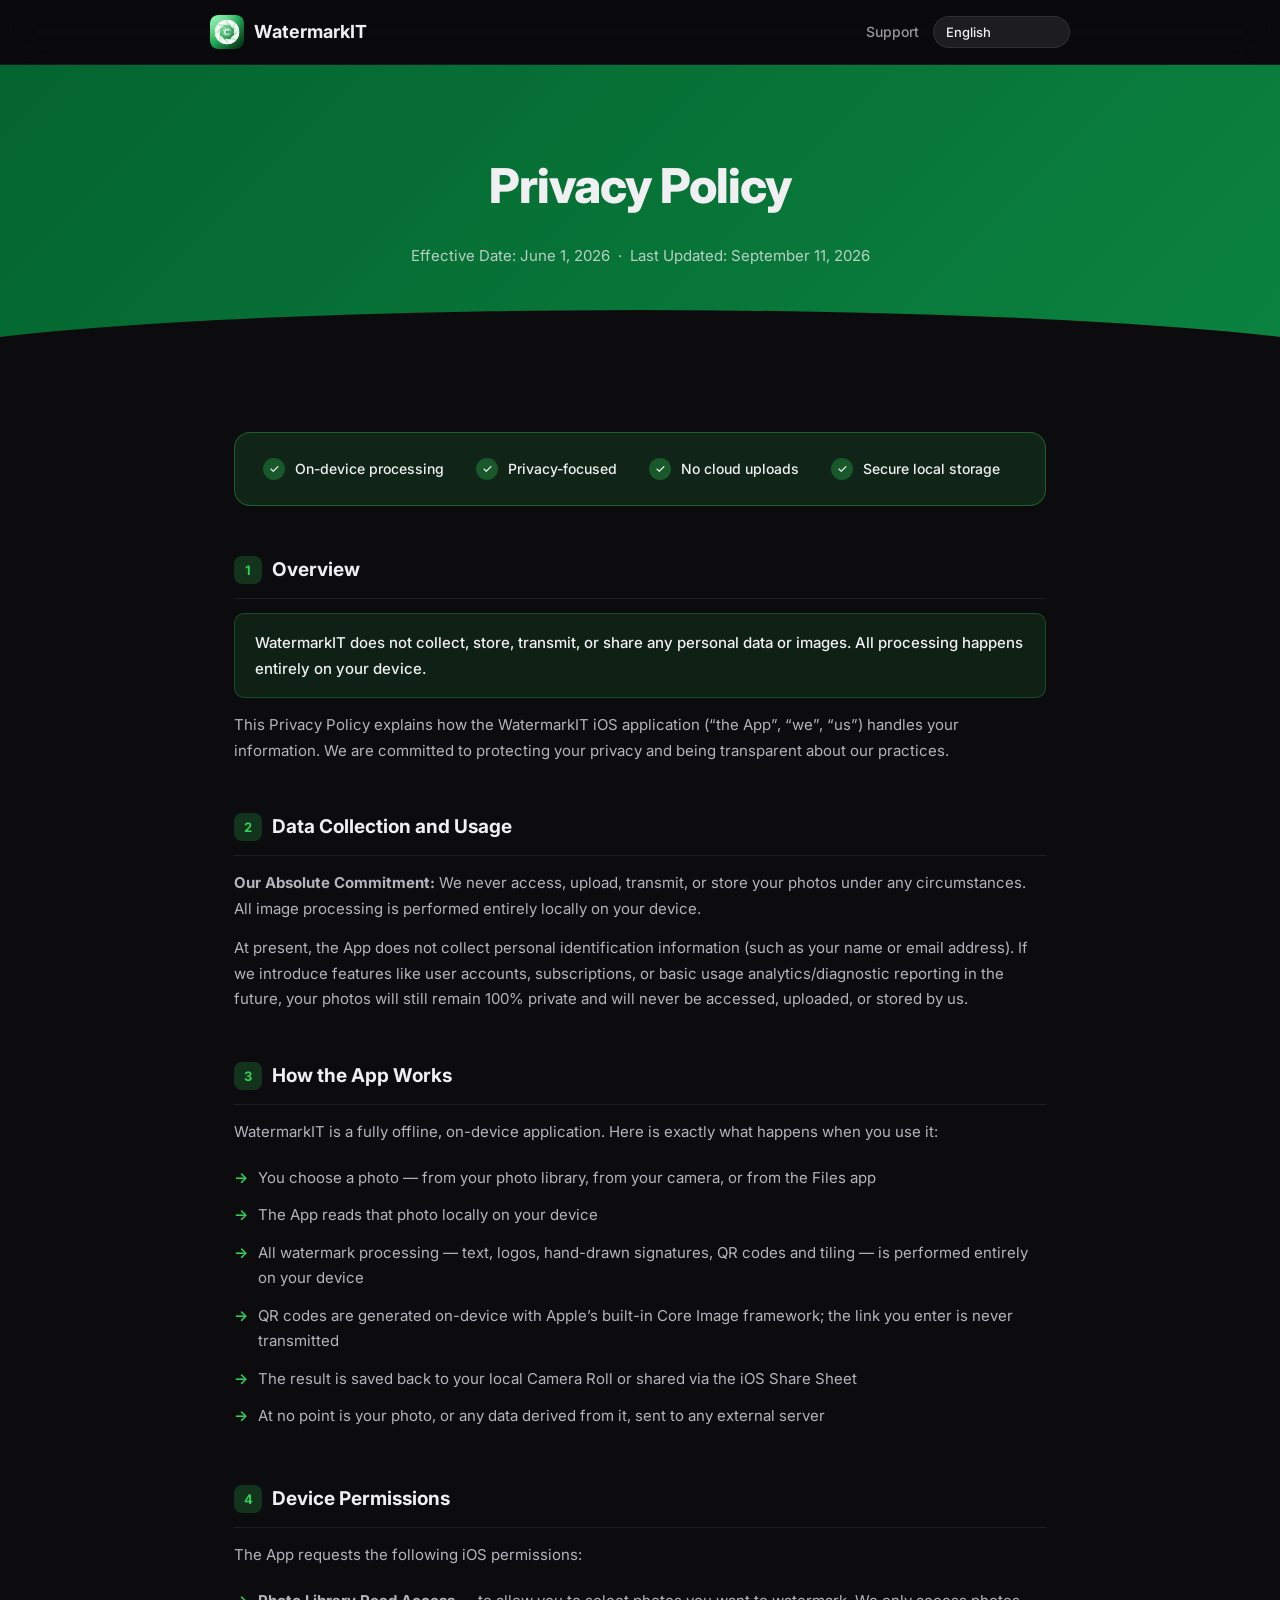
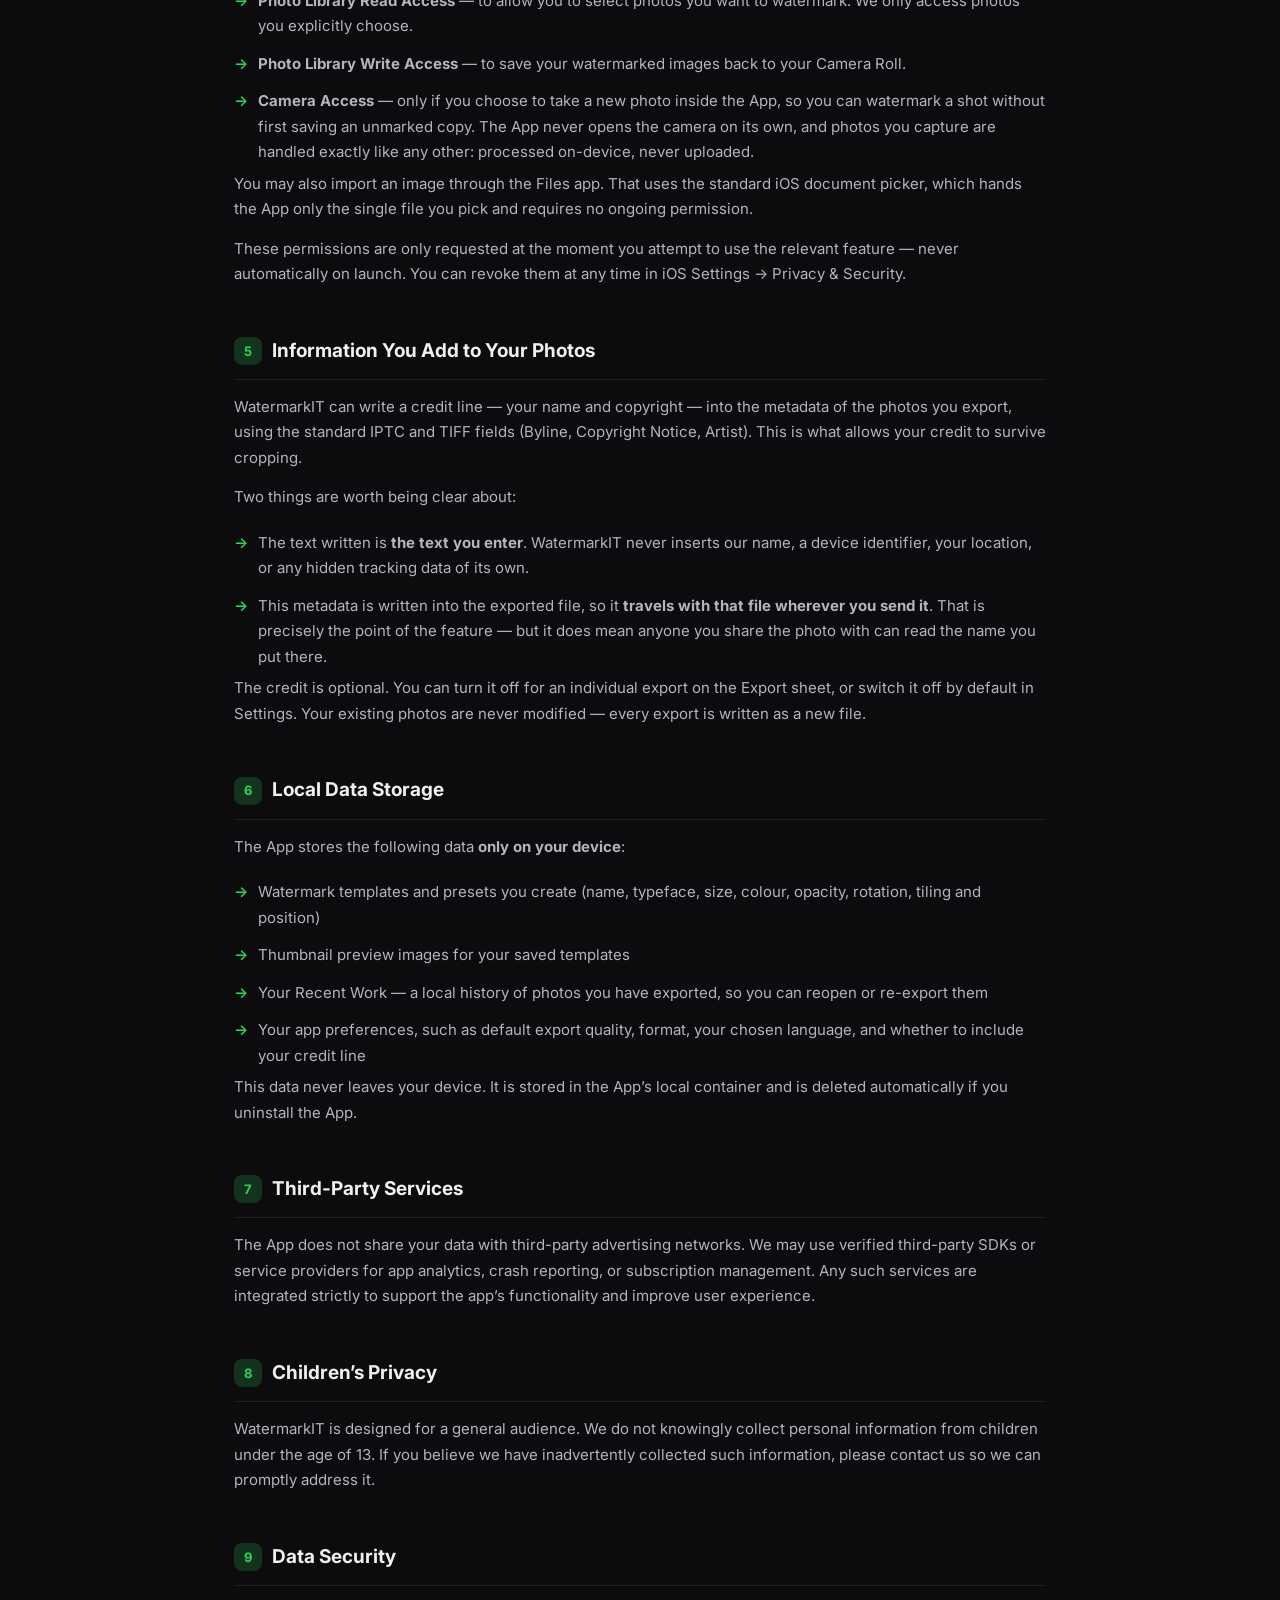
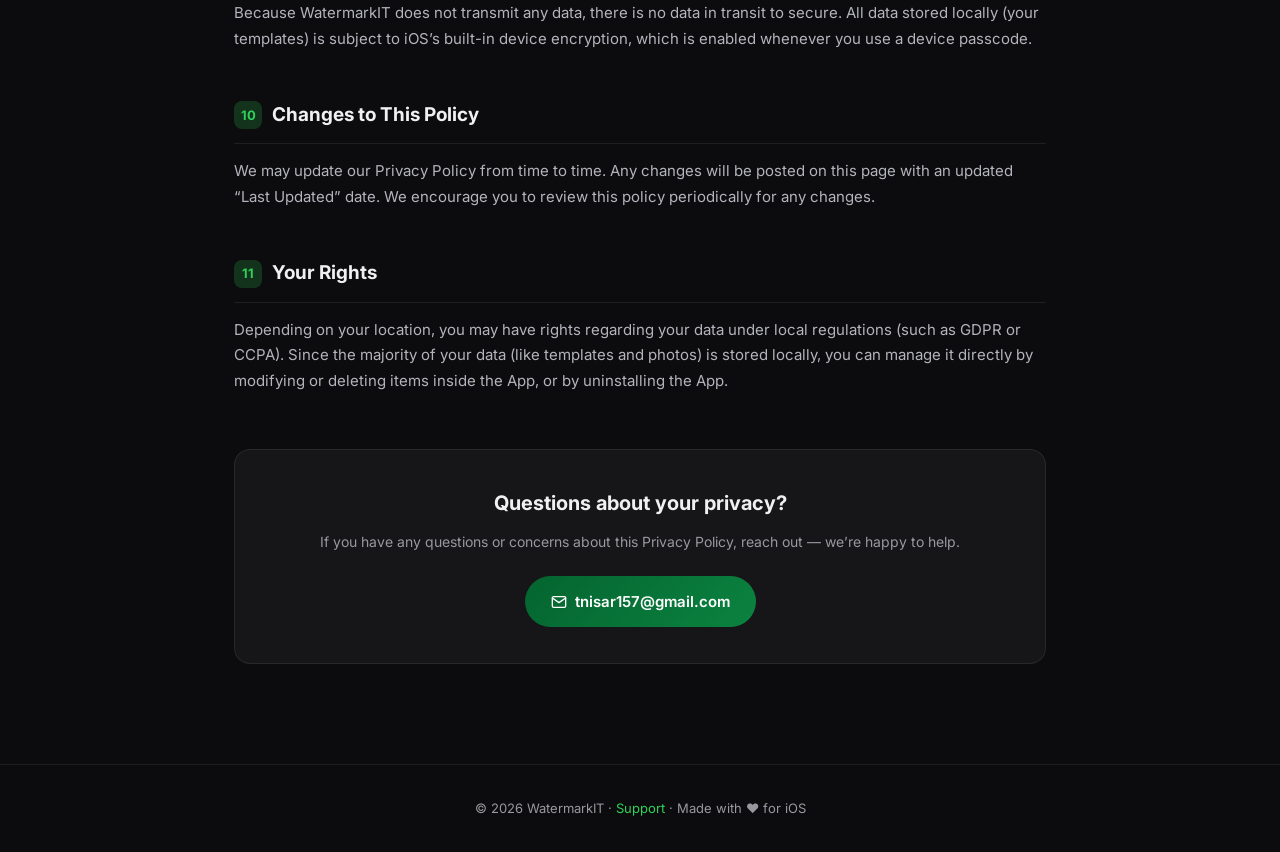
==== privacy.html @ 7283432e "v1.1.3 with es fix" ====
<!DOCTYPE html>
<html lang="en">
<head>
  <meta charset="UTF-8" />
  <meta name="viewport" content="width=device-width, initial-scale=1.0" />
  <title>WatermarkIT — Privacy Policy</title>
  <meta name="description" content="WatermarkIT Privacy Policy. Your photos never leave your device. No data collection, no accounts, no cloud storage." />
  <link rel="icon" type="image/png" href="appicon.png" />
  <link rel="apple-touch-icon" href="appicon.png" />
  <link rel="preconnect" href="https://fonts.googleapis.com" />
  <link rel="preconnect" href="https://fonts.gstatic.com" crossorigin />
  <link href="https://fonts.googleapis.com/css2?family=Inter:wght@300;400;500;600;700;800&display=swap" rel="stylesheet" />
  <style>
    *, *::before, *::after { box-sizing: border-box; margin: 0; padding: 0; }

    :root {
      --green: #0B8340;
      --green-light: #30D158;
      --gradient: linear-gradient(135deg, #04642F 0%, #0B8340 100%);
      --bg: #0C0C0E;
      --surface: #161618;
      --surface2: #1D1D20;
      --border: rgba(255,255,255,0.08);
      --text: #F0F0F2;
      --muted: #98989E;
      --radius: 16px;
    }

    html { scroll-behavior: smooth; }

    body {
      background: var(--bg);
      color: var(--text);
      font-family: 'Inter', -apple-system, sans-serif;
      line-height: 1.7;
      min-height: 100vh;
    }

    /* NAV */
    nav {
      position: sticky;
      top: 0;
      z-index: 100;
      background: rgba(10,10,15,0.85);
      backdrop-filter: blur(20px);
      -webkit-backdrop-filter: blur(20px);
      border-bottom: 1px solid var(--border);
      padding: 0 24px;
    }
    .nav-inner {
      max-width: 860px;
      margin: 0 auto;
      display: flex;
      align-items: center;
      justify-content: space-between;
      height: 64px;
    }
    .logo {
      display: flex;
      align-items: center;
      gap: 10px;
      text-decoration: none;
      color: var(--text);
      font-weight: 700;
      font-size: 18px;
    }
    .logo-icon {
      width: 34px;
      height: 34px;
      border-radius: 8px;
      object-fit: cover;
    }
    .nav-link {
      color: var(--muted);
      text-decoration: none;
      font-size: 14px;
      font-weight: 500;
      transition: color 0.2s;
    }
    .nav-link:hover { color: var(--text); }

    /* HERO */
    .hero {
      background: var(--gradient);
      padding: 80px 24px 100px;
      text-align: center;
      position: relative;
      overflow: hidden;
    }
    .hero::after {
      content: '';
      position: absolute;
      bottom: -2px;
      left: 0;
      right: 0;
      height: 60px;
      background: var(--bg);
      clip-path: ellipse(60% 100% at 50% 100%);
    }
    .hero h1 {
      font-size: clamp(30px, 5vw, 48px);
      font-weight: 800;
      letter-spacing: -1px;
      margin-bottom: 16px;
    }
    .hero .meta {
      font-size: 15px;
      opacity: 0.75;
    }

    /* SUMMARY PILL */
    .summary-strip {
      background: rgba(48, 209, 88, 0.12);
      border: 1px solid rgba(48, 209, 88, 0.35);
      border-radius: var(--radius);
      padding: 24px 28px;
      margin-bottom: 48px;
      display: flex;
      gap: 32px;
      flex-wrap: wrap;
    }
    .summary-item {
      display: flex;
      align-items: center;
      gap: 10px;
      font-size: 14px;
      font-weight: 500;
      color: var(--text);
    }
    .check {
      width: 22px;
      height: 22px;
      border-radius: 50%;
      background: rgba(48, 209, 88, 0.3);
      display: flex;
      align-items: center;
      justify-content: center;
      flex-shrink: 0;
      font-size: 12px;
    }

    /* CONTENT */
    .content {
      max-width: 860px;
      margin: 0 auto;
      padding: 64px 24px 100px;
    }

    /* POLICY SECTIONS */
    .policy-section {
      margin-bottom: 48px;
    }
    .policy-section h2 {
      font-size: 19px;
      font-weight: 700;
      margin-bottom: 14px;
      padding-bottom: 12px;
      border-bottom: 1px solid var(--border);
      display: flex;
      align-items: center;
      gap: 10px;
    }
    .policy-section h2 .num {
      display: inline-flex;
      width: 28px;
      height: 28px;
      border-radius: 8px;
      background: rgba(48, 209, 88, 0.2);
      color: var(--green-light);
      font-size: 13px;
      font-weight: 700;
      align-items: center;
      justify-content: center;
      flex-shrink: 0;
    }
    .policy-section p {
      color: #B4B4BC;
      font-size: 15px;
      margin-bottom: 14px;
    }
    .policy-section ul {
      list-style: none;
      padding: 0;
    }
    .policy-section ul li {
      color: #B4B4BC;
      font-size: 15px;
      padding: 6px 0 6px 24px;
      position: relative;
    }
    .policy-section ul li::before {
      content: '→';
      position: absolute;
      left: 0;
      color: var(--green-light);
      font-weight: 600;
    }
    .highlight {
      background: rgba(48, 209, 88, 0.1);
      border: 1px solid rgba(48, 209, 88, 0.25);
      border-radius: 10px;
      padding: 16px 20px;
      color: var(--text) !important;
      font-weight: 500;
    }

    /* CONTACT */
    .contact-box {
      background: var(--surface);
      border: 1px solid var(--border);
      border-radius: var(--radius);
      padding: 36px;
      text-align: center;
      margin-top: 56px;
    }
    .contact-box h2 {
      font-size: 20px;
      font-weight: 700;
      margin-bottom: 10px;
    }
    .contact-box p {
      color: var(--muted);
      font-size: 14px;
      margin-bottom: 22px;
    }
    .btn {
      display: inline-flex;
      align-items: center;
      gap: 8px;
      background: var(--gradient);
      color: white;
      font-family: 'Inter', sans-serif;
      font-size: 15px;
      font-weight: 600;
      padding: 13px 26px;
      border-radius: 100px;
      text-decoration: none;
      transition: opacity 0.2s, transform 0.2s;
    }
    .btn:hover { opacity: 0.9; transform: scale(1.02); }

    /* FOOTER */
    footer {
      border-top: 1px solid var(--border);
      padding: 32px 24px;
      text-align: center;
      color: var(--muted);
      font-size: 13px;
    }
    footer a { color: var(--green-light); text-decoration: none; }
    footer a:hover { text-decoration: underline; }

    /* ── i18n ───────────────────────────────────── */
    .langpick {
      background: var(--surface2);
      color: var(--text);
      border: 1px solid var(--border);
      border-radius: 100px;
      font-family: 'Inter', sans-serif;
      font-size: 13px;
      font-weight: 500;
      padding: 7px 12px;
      cursor: pointer;
appearance: none;
    }
    .langpick:focus-visible { outline: 2px solid var(--green-light); outline-offset: 2px; }
    .trans-note {
      color: var(--muted);
      font-size: 13px;
      line-height: 1.6;
      border-inline-start: 2px solid var(--border);
      padding-inline-start: 12px;
      margin-bottom: 28px;
    }
    .trans-note:empty { display: none; }
    /* Fourteen languages made 'Português (Brasil)' the longest option, and a
       native <select>'s closed width follows its widest option, not the
       selected one — capping it with an ellipsis keeps the box a constant,
       predictable size regardless of which language (or how many) are added.
       The open dropdown is unaffected and still shows every option in full. */
    @media (max-width: 480px) {
      .nav-inner { padding: 0 16px; }
      .langpick { max-width: 84px; overflow: hidden; text-overflow: ellipsis; white-space: nowrap; }
      /* Several of the fourteen languages' short forms (Russian, French,
         Portuguese...) still ran the fixed English wordmark + link + picker
         past 375px even after nav.privacy was shortened — the wordmark is a
         brand name and does not translate down. The footer repeats this same
         link on both pages, so hiding it here loses no destination, only a
         redundant shortcut, matching the CTA already dropped on index.html
         at this width. */
      .nav-link { display: none; }
    }
    /* Mirror the few rules that are physically, not logically, sided. */
    [dir="rtl"] .policy-section ul li { padding: 6px 24px 6px 0; }
    [dir="rtl"] .policy-section ul li::before { left: auto; right: 0; content: '←'; }
    [dir="rtl"] .faq-question { text-align: right; }
    :lang(ar) body { font-family: 'Inter', 'Geeza Pro', system-ui, sans-serif; }
    :lang(ja) body { font-family: 'Inter', 'Hiragino Sans', 'Yu Gothic', system-ui, sans-serif; }
    :lang(zh-Hans) body { font-family: 'Inter', 'PingFang SC', 'Microsoft YaHei', system-ui, sans-serif; }
    :lang(zh-Hant) body { font-family: 'Inter', 'PingFang TC', 'Microsoft JhengHei', system-ui, sans-serif; }
    :lang(zh-HK) body { font-family: 'Inter', 'PingFang HK', 'PingFang TC', system-ui, sans-serif; }
    :lang(ru) body { font-family: 'Inter', 'Helvetica Neue', system-ui, sans-serif; }
    :lang(vi) body { font-family: 'Inter', 'Helvetica Neue', system-ui, sans-serif; }
    :lang(tr) body { font-family: 'Inter', 'Helvetica Neue', system-ui, sans-serif; }
  </style>
</head>
<body>

  <nav>
    <div class="nav-inner">
      <a href="index.html" class="logo">
        <img src="appicon.png" class="logo-icon" alt="WatermarkIT App Icon">
        WatermarkIT
      </a>
      <div style="display:flex;align-items:center;gap:14px;">
        <a href="support.html" class="nav-link" data-i18n="nav.support"></a>
        <select class="langpick" id="langpick">
          <option value="en">English</option>
          <option value="zh-Hans">简体中文</option>
          <option value="zh-Hant">繁體中文</option>
          <option value="ar">العربية</option>
          <option value="ja">日本語</option>
          <option value="zh-HK">繁體中文（香港）</option>
          <option value="fr">Français</option>
          <option value="de">Deutsch</option>
          <option value="ru">Русский</option>
          <option value="nl">Nederlands</option>
          <option value="vi">Tiếng Việt</option>
          <option value="tr">Türkçe</option>
          <option value="es-ES">Español (España)</option>
          <option value="es-MX">Español (México)</option>
          <option value="pt-BR">Português (Brasil)</option>
        </select>
      </div>
    </div>
  </nav>

  <div class="hero">
    <h1 data-i18n="hero.title"></h1>
    <p class="meta" data-i18n="hero.meta"></p>
  </div>

  <div class="content">

    <p class="trans-note" data-i18n="trans.note"></p>

    <div class="summary-strip">
      <div class="summary-item"><span class="check">✓</span> <span data-i18n="sum.1"></span></div>
      <div class="summary-item"><span class="check">✓</span> <span data-i18n="sum.2"></span></div>
      <div class="summary-item"><span class="check">✓</span> <span data-i18n="sum.3"></span></div>
      <div class="summary-item"><span class="check">✓</span> <span data-i18n="sum.4"></span></div>
    </div>

      <div class="policy-section">
        <h2><span class="num">1</span> <span data-i18n="s1.h"></span></h2>
        <p class="highlight" data-i18n="s1.p1"></p>
        <p data-i18n="s1.p2"></p>
      </div>

      <div class="policy-section">
        <h2><span class="num">2</span> <span data-i18n="s2.h"></span></h2>
        <p data-i18n="s2.p1"></p>
        <p data-i18n="s2.p2"></p>
      </div>

      <div class="policy-section">
        <h2><span class="num">3</span> <span data-i18n="s3.h"></span></h2>
        <p data-i18n="s3.p1"></p>
        <ul>
          <li data-i18n="s3.li1"></li>
          <li data-i18n="s3.li2"></li>
          <li data-i18n="s3.li3"></li>
          <li data-i18n="s3.li4"></li>
          <li data-i18n="s3.li5"></li>
          <li data-i18n="s3.li6"></li>
        </ul>
      </div>

      <div class="policy-section">
        <h2><span class="num">4</span> <span data-i18n="s4.h"></span></h2>
        <p data-i18n="s4.p1"></p>
        <ul>
          <li data-i18n="s4.li1"></li>
          <li data-i18n="s4.li2"></li>
          <li data-i18n="s4.li3"></li>
        </ul>
        <p data-i18n="s4.p2"></p>
        <p data-i18n="s4.p3"></p>
      </div>

      <div class="policy-section">
        <h2><span class="num">5</span> <span data-i18n="s5.h"></span></h2>
        <p data-i18n="s5.p1"></p>
        <p data-i18n="s5.p2"></p>
        <ul>
          <li data-i18n="s5.li1"></li>
          <li data-i18n="s5.li2"></li>
        </ul>
        <p data-i18n="s5.p3"></p>
      </div>

      <div class="policy-section">
        <h2><span class="num">6</span> <span data-i18n="s6.h"></span></h2>
        <p data-i18n="s6.p1"></p>
        <ul>
          <li data-i18n="s6.li1"></li>
          <li data-i18n="s6.li2"></li>
          <li data-i18n="s6.li3"></li>
          <li data-i18n="s6.li4"></li>
        </ul>
        <p data-i18n="s6.p2"></p>
      </div>

      <div class="policy-section">
        <h2><span class="num">7</span> <span data-i18n="s7.h"></span></h2>
        <p data-i18n="s7.p1"></p>
      </div>

      <div class="policy-section">
        <h2><span class="num">8</span> <span data-i18n="s8.h"></span></h2>
        <p data-i18n="s8.p1"></p>
      </div>

      <div class="policy-section">
        <h2><span class="num">9</span> <span data-i18n="s9.h"></span></h2>
        <p data-i18n="s9.p1"></p>
      </div>

      <div class="policy-section">
        <h2><span class="num">10</span> <span data-i18n="s10.h"></span></h2>
        <p data-i18n="s10.p1"></p>
      </div>

      <div class="policy-section">
        <h2><span class="num">11</span> <span data-i18n="s11.h"></span></h2>
        <p data-i18n="s11.p1"></p>
      </div>

    <div class="contact-box">
      <h2 data-i18n="contact.h"></h2>
      <p data-i18n="contact.p"></p>
      <a href="mailto:tnisar157@gmail.com" class="btn">
        <svg width="16" height="16" viewBox="0 0 24 24" fill="none" stroke="white" stroke-width="2" stroke-linecap="round" stroke-linejoin="round"><path d="M4 4h16c1.1 0 2 .9 2 2v12c0 1.1-.9 2-2 2H4c-1.1 0-2-.9-2-2V6c0-1.1.9-2 2-2z"/><polyline points="22,6 12,13 2,6"/></svg>
        tnisar157@gmail.com
      </a>
    </div>

  </div>

  <footer>
    <p>© <span id="yr-privacy"></span> WatermarkIT · <a href="support.html" data-i18n="footer.support"></a> · <span data-i18n="footer.made"></span></p>
  </footer>

<script>
  // Translations. English is the source text and stays authoritative.
  const I18N = {
 "en": {
  "nav.support": "Support",
  "lang.label": "Language",
  "hero.title": "Privacy Policy",
  "hero.meta": "Effective Date: June 1, 2026 &nbsp;·&nbsp; Last Updated: September 11, 2026",
  "trans.note": "",
  "sum.1": "On-device processing",
  "sum.2": "Privacy-focused",
  "sum.3": "No cloud uploads",
  "sum.4": "Secure local storage",
  "s1.h": "Overview",
  "s1.p1": "WatermarkIT does not collect, store, transmit, or share any personal data or images. All processing happens entirely on your device.",
  "s1.p2": "This Privacy Policy explains how the WatermarkIT iOS application (“the App”, “we”, “us”) handles your information. We are committed to protecting your privacy and being transparent about our practices.",
  "s2.h": "Data Collection and Usage",
  "s2.p1": "<strong>Our Absolute Commitment:</strong> We never access, upload, transmit, or store your photos under any circumstances. All image processing is performed entirely locally on your device.",
  "s2.p2": "At present, the App does not collect personal identification information (such as your name or email address). If we introduce features like user accounts, subscriptions, or basic usage analytics/diagnostic reporting in the future, your photos will still remain 100% private and will never be accessed, uploaded, or stored by us.",
  "s3.h": "How the App Works",
  "s3.p1": "WatermarkIT is a fully offline, on-device application. Here is exactly what happens when you use it:",
  "s3.li1": "You choose a photo — from your photo library, from your camera, or from the Files app",
  "s3.li2": "The App reads that photo locally on your device",
  "s3.li3": "All watermark processing — text, logos, hand-drawn signatures, QR codes and tiling — is performed entirely on your device",
  "s3.li4": "QR codes are generated on-device with Apple’s built-in Core Image framework; the link you enter is never transmitted",
  "s3.li5": "The result is saved back to your local Camera Roll or shared via the iOS Share Sheet",
  "s3.li6": "At no point is your photo, or any data derived from it, sent to any external server",
  "s4.h": "Device Permissions",
  "s4.p1": "The App requests the following iOS permissions:",
  "s4.li1": "<strong>Photo Library Read Access</strong> — to allow you to select photos you want to watermark. We only access photos you explicitly choose.",
  "s4.li2": "<strong>Photo Library Write Access</strong> — to save your watermarked images back to your Camera Roll.",
  "s4.li3": "<strong>Camera Access</strong> — only if you choose to take a new photo inside the App, so you can watermark a shot without first saving an unmarked copy. The App never opens the camera on its own, and photos you capture are handled exactly like any other: processed on-device, never uploaded.",
  "s4.p2": "You may also import an image through the Files app. That uses the standard iOS document picker, which hands the App only the single file you pick and requires no ongoing permission.",
  "s4.p3": "These permissions are only requested at the moment you attempt to use the relevant feature — never automatically on launch. You can revoke them at any time in iOS Settings → Privacy &amp; Security.",
  "s5.h": "Information You Add to Your Photos",
  "s5.p1": "WatermarkIT can write a credit line — your name and copyright — into the metadata of the photos you export, using the standard IPTC and TIFF fields (Byline, Copyright Notice, Artist). This is what allows your credit to survive cropping.",
  "s5.p2": "Two things are worth being clear about:",
  "s5.li1": "The text written is <strong>the text you enter</strong>. WatermarkIT never inserts our name, a device identifier, your location, or any hidden tracking data of its own.",
  "s5.li2": "This metadata is written into the exported file, so it <strong>travels with that file wherever you send it</strong>. That is precisely the point of the feature — but it does mean anyone you share the photo with can read the name you put there.",
  "s5.p3": "The credit is optional. You can turn it off for an individual export on the Export sheet, or switch it off by default in Settings. Your existing photos are never modified — every export is written as a new file.",
  "s6.h": "Local Data Storage",
  "s6.p1": "The App stores the following data <strong>only on your device</strong>:",
  "s6.li1": "Watermark templates and presets you create (name, typeface, size, colour, opacity, rotation, tiling and position)",
  "s6.li2": "Thumbnail preview images for your saved templates",
  "s6.li3": "Your Recent Work — a local history of photos you have exported, so you can reopen or re-export them",
  "s6.li4": "Your app preferences, such as default export quality, format, your chosen language, and whether to include your credit line",
  "s6.p2": "This data never leaves your device. It is stored in the App’s local container and is deleted automatically if you uninstall the App.",
  "s7.h": "Third-Party Services",
  "s7.p1": "The App does not share your data with third-party advertising networks. We may use verified third-party SDKs or service providers for app analytics, crash reporting, or subscription management. Any such services are integrated strictly to support the app’s functionality and improve user experience.",
  "s8.h": "Children’s Privacy",
  "s8.p1": "WatermarkIT is designed for a general audience. We do not knowingly collect personal information from children under the age of 13. If you believe we have inadvertently collected such information, please contact us so we can promptly address it.",
  "s9.h": "Data Security",
  "s9.p1": "Because WatermarkIT does not transmit any data, there is no data in transit to secure. All data stored locally (your templates) is subject to iOS’s built-in device encryption, which is enabled whenever you use a device passcode.",
  "s10.h": "Changes to This Policy",
  "s10.p1": "We may update our Privacy Policy from time to time. Any changes will be posted on this page with an updated “Last Updated” date. We encourage you to review this policy periodically for any changes.",
  "s11.h": "Your Rights",
  "s11.p1": "Depending on your location, you may have rights regarding your data under local regulations (such as GDPR or CCPA). Since the majority of your data (like templates and photos) is stored locally, you can manage it directly by modifying or deleting items inside the App, or by uninstalling the App.",
  "contact.h": "Questions about your privacy?",
  "contact.p": "If you have any questions or concerns about this Privacy Policy, reach out — we’re happy to help.",
  "footer.support": "Support",
  "footer.made": "Made with ❤️ for iOS"
 },
 "ar": {
  "nav.support": "الدعم",
  "lang.label": "اللغة",
  "hero.title": "سياسة الخصوصية",
  "hero.meta": "تاريخ السريان: 1 يونيو 2026 &nbsp;·&nbsp; آخر تحديث: 11 سبتمبر 2026",
  "trans.note": "هذه الترجمة مقدّمة للتسهيل فقط، والنسخة الإنجليزية هي المرجع المعتمد.",
  "sum.1": "معالجة على الجهاز",
  "sum.2": "تركّز على الخصوصية",
  "sum.3": "لا رفع إلى السحابة",
  "sum.4": "تخزين محلي آمن",
  "s1.h": "نظرة عامة",
  "s1.p1": "لا يجمع WatermarkIT أي بيانات شخصية أو صور ولا يخزّنها أو ينقلها أو يشاركها. تتم كل المعالجة على جهازك بالكامل.",
  "s1.p2": "توضّح سياسة الخصوصية هذه كيف يتعامل تطبيق WatermarkIT لـ iOS (“التطبيق”، “نحن”) مع معلوماتك. نحن ملتزمون بحماية خصوصيتك وبالشفافية في ممارساتنا.",
  "s2.h": "جمع البيانات واستخدامها",
  "s2.p1": "<strong>التزامنا المطلق:</strong> لا نصل إلى صورك ولا نرفعها أو ننقلها أو نخزّنها تحت أي ظرف. تتم معالجة الصور محليًا على جهازك بالكامل.",
  "s2.p2": "لا يجمع التطبيق حاليًا معلومات تعريف شخصية (مثل اسمك أو بريدك الإلكتروني). وإذا أضفنا مستقبلًا ميزات مثل الحسابات أو الاشتراكات أو تقارير الاستخدام والأعطال، فستبقى صورك خاصة بالكامل ولن يتم الوصول إليها أو رفعها أو تخزينها من قبلنا.",
  "s3.h": "كيف يعمل التطبيق",
  "s3.p1": "WatermarkIT تطبيق يعمل دون اتصال وعلى الجهاز بالكامل. إليك ما يحدث بالضبط عند استخدامه:",
  "s3.li1": "تختار صورة — من مكتبة الصور أو الكاميرا أو تطبيق الملفات",
  "s3.li2": "يقرأ التطبيق تلك الصورة محليًا على جهازك",
  "s3.li3": "تتم كل معالجة العلامة المائية — النص والشعارات والتوقيعات اليدوية ورموز QR والتكرار — على جهازك بالكامل",
  "s3.li4": "تُنشأ رموز QR على الجهاز باستخدام إطار Core Image من أبل، ولا يُرسل الرابط الذي تدخله أبدًا",
  "s3.li5": "تُحفظ النتيجة في ألبوم الصور لديك أو تُشارك عبر ورقة المشاركة في iOS",
  "s3.li6": "لا تُرسل صورتك، أو أي بيانات مستمدة منها، إلى أي خادم خارجي في أي وقت",
  "s4.h": "أذونات الجهاز",
  "s4.p1": "يطلب التطبيق أذونات iOS التالية:",
  "s4.li1": "<strong>إذن قراءة مكتبة الصور</strong> — لتتمكّن من اختيار الصور التي تريد وضع علامة عليها. لا نصل إلا إلى الصور التي تختارها صراحة.",
  "s4.li2": "<strong>إذن الكتابة إلى مكتبة الصور</strong> — لحفظ الصور بعد وضع العلامة في ألبوم الصور.",
  "s4.li3": "<strong>إذن الكاميرا</strong> — فقط إذا اخترت التقاط صورة جديدة داخل التطبيق، لتضع علامة على لقطة دون حفظ نسخة غير معلّمة أولًا. لا يفتح التطبيق الكاميرا من تلقاء نفسه، وتُعامَل الصور التي تلتقطها مثل غيرها تمامًا: تُعالَج على الجهاز ولا تُرفع أبدًا.",
  "s4.p2": "يمكنك أيضًا استيراد صورة عبر تطبيق الملفات، وذلك عبر منتقي المستندات القياسي في iOS الذي يمنح التطبيق الملف المحدد فقط دون أي إذن دائم.",
  "s4.p3": "لا تُطلب هذه الأذونات إلا عند محاولة استخدام الميزة ذات الصلة — وليس تلقائيًا عند التشغيل. ويمكنك سحبها في أي وقت من إعدادات iOS ← الخصوصية والأمان.",
  "s5.h": "المعلومات التي تضيفها إلى صورك",
  "s5.p1": "يمكن لـ WatermarkIT كتابة سطر نسبة — اسمك وحقوق النشر — في بيانات الصور التي تصدّرها، باستخدام حقول IPTC وTIFF القياسية. وهذا ما يجعل نسبتك تبقى بعد الاقتصاص.",
  "s5.p2": "ينبغي توضيح أمرين:",
  "s5.li1": "النص المكتوب هو <strong>النص الذي تدخله أنت</strong>. لا يضيف WatermarkIT اسمنا أو معرّف جهاز أو موقعك أو أي بيانات تتبّع خفية.",
  "s5.li2": "تُكتب هذه البيانات داخل الملف المُصدَّر، لذا <strong>تنتقل معه أينما أرسلته</strong>. وهذا هو الهدف من الميزة — لكنه يعني أيضًا أن كل من تشاركه الصورة يمكنه قراءة الاسم الذي وضعته.",
  "s5.p3": "سطر النسبة اختياري. يمكنك إيقافه لعملية تصدير واحدة من ورقة التصدير، أو تعطيله افتراضيًا من الإعدادات. ولا تُعدّل صورك الحالية أبدًا — فكل تصدير يُكتب كملف جديد.",
  "s6.h": "التخزين المحلي للبيانات",
  "s6.p1": "يخزّن التطبيق البيانات التالية <strong>على جهازك فقط</strong>:",
  "s6.li1": "القوالب والإعدادات المسبقة التي تنشئها (الاسم والخط والحجم واللون والشفافية والدوران والتكرار والموضع)",
  "s6.li2": "صور المعاينة المصغّرة لقوالبك المحفوظة",
  "s6.li3": "أعمالك الأخيرة — سجل محلي للصور التي صدّرتها، لتتمكّن من فتحها أو تصديرها مجددًا",
  "s6.li4": "تفضيلات التطبيق، مثل جودة التصدير الافتراضية والصيغة واللغة التي اخترتها وما إذا كنت تريد تضمين سطر النسبة",
  "s6.p2": "لا تغادر هذه البيانات جهازك أبدًا. فهي مخزّنة في حاوية التطبيق المحلية وتُحذف تلقائيًا عند إلغاء تثبيت التطبيق.",
  "s7.h": "خدمات الطرف الثالث",
  "s7.p1": "لا يشارك التطبيق بياناتك مع شبكات الإعلانات. وقد نستخدم حزم SDK أو مزوّدي خدمات موثوقين لتحليلات التطبيق أو تقارير الأعطال أو إدارة الاشتراكات، وذلك حصرًا لدعم وظائف التطبيق وتحسين التجربة.",
  "s8.h": "خصوصية الأطفال",
  "s8.p1": "صُمّم WatermarkIT لجمهور عام. ولا نجمع عن علم معلومات شخصية من الأطفال دون الثالثة عشرة. إذا كنت تعتقد أننا جمعنا مثل هذه المعلومات عن غير قصد، فيرجى التواصل معنا لمعالجة الأمر سريعًا.",
  "s9.h": "أمان البيانات",
  "s9.p1": "لأن WatermarkIT لا ينقل أي بيانات، فلا توجد بيانات أثناء النقل تحتاج إلى حماية. وجميع البيانات المخزّنة محليًا خاضعة لتشفير iOS المدمج، الذي يعمل عند استخدام رمز دخول للجهاز.",
  "s10.h": "التغييرات على هذه السياسة",
  "s10.p1": "قد نحدّث سياسة الخصوصية من وقت لآخر. وستُنشر أي تغييرات على هذه الصفحة مع تحديث تاريخ “آخر تحديث”. نشجّعك على مراجعة هذه السياسة دوريًا.",
  "s11.h": "حقوقك",
  "s11.p1": "تبعًا لموقعك، قد تتمتع بحقوق تتعلق ببياناتك بموجب الأنظمة المحلية (مثل GDPR أو CCPA). وبما أن معظم بياناتك مخزّنة محليًا، يمكنك إدارتها مباشرة بتعديل العناصر أو حذفها داخل التطبيق، أو بإلغاء تثبيته.",
  "contact.h": "لديك أسئلة عن خصوصيتك؟",
  "contact.p": "إذا كانت لديك أي أسئلة أو مخاوف بشأن سياسة الخصوصية هذه، تواصل معنا — يسعدنا مساعدتك.",
  "footer.support": "الدعم",
  "footer.made": "صُنع بـ ❤️ لـ iOS"
 },
 "ja": {
  "nav.support": "サポート",
  "lang.label": "言語",
  "hero.title": "プライバシーポリシー",
  "hero.meta": "発効日: 2026年6月1日 &nbsp;·&nbsp; 最終更新: 2026年9月11日",
  "trans.note": "この翻訳は便宜上のものであり、正文は英語版です。",
  "sum.1": "デバイス内で処理",
  "sum.2": "プライバシー重視",
  "sum.3": "クラウドへの送信なし",
  "sum.4": "安全なローカル保存",
  "s1.h": "概要",
  "s1.p1": "WatermarkIT は個人データや画像を一切収集・保存・送信・共有しません。すべての処理はお使いのデバイス内で完結します。",
  "s1.p2": "本プライバシーポリシーは、iOS アプリ WatermarkIT（以下「本アプリ」）がお客様の情報をどのように扱うかを説明するものです。当方はお客様のプライバシーを保護し、その取り扱いについて透明であることをお約束します。",
  "s2.h": "データの収集と利用",
  "s2.p1": "<strong>当方の確約:</strong> いかなる場合も、お客様の写真にアクセスしたり、アップロード・送信・保存したりすることはありません。画像処理はすべてデバイス内でローカルに行われます。",
  "s2.p2": "現在、本アプリは氏名やメールアドレスなどの個人識別情報を収集しません。将来的にアカウント、サブスクリプション、利用状況の分析やクラッシュレポートなどの機能を導入する場合でも、お客様の写真は 100% 非公開のままであり、当方がアクセス・アップロード・保存することはありません。",
  "s3.h": "本アプリの仕組み",
  "s3.p1": "WatermarkIT は完全にオフラインで動作する、デバイス内完結型のアプリです。ご利用時に起きることは次のとおりです。",
  "s3.li1": "写真ライブラリ、カメラ、または「ファイル」App から写真を選びます",
  "s3.li2": "本アプリはその写真をデバイス内でローカルに読み込みます",
  "s3.li3": "テキスト、ロゴ、手書き署名、QR コード、タイル表示を含むすべての透かし処理は、デバイス内で行われます",
  "s3.li4": "QR コードは Apple 標準の Core Image フレームワークを使ってデバイス内で生成され、入力されたリンクが送信されることはありません",
  "s3.li5": "結果はカメラロールに保存されるか、iOS の共有シートで共有されます",
  "s3.li6": "お客様の写真、およびそこから派生したデータが外部サーバーに送信されることは一切ありません",
  "s4.h": "デバイスの許可",
  "s4.p1": "本アプリは次の iOS の許可を求めます。",
  "s4.li1": "<strong>写真ライブラリの読み取り</strong> — 透かしを入れる写真を選べるようにするためです。お客様が明示的に選んだ写真のみにアクセスします。",
  "s4.li2": "<strong>写真ライブラリへの書き込み</strong> — 透かしを入れた画像をカメラロールに保存するためです。",
  "s4.li3": "<strong>カメラ</strong> — アプリ内で新しく写真を撮る場合にのみ使用します。透かしのない元画像を保存せずにそのまま加工できます。本アプリが自動でカメラを起動することはなく、撮影した写真も他と同様にデバイス内で処理され、アップロードされることはありません。",
  "s4.p2": "「ファイル」App から画像を読み込むこともできます。これは iOS 標準のドキュメントピッカーを使うもので、選択した 1 つのファイルだけが本アプリに渡され、継続的な許可は必要ありません。",
  "s4.p3": "これらの許可は該当する機能を使おうとした時点で初めて求められ、起動時に自動で求めることはありません。iOS の「設定」→「プライバシーとセキュリティ」からいつでも取り消せます。",
  "s5.h": "写真に追加される情報",
  "s5.p1": "WatermarkIT は、書き出す写真のメタデータに、お名前と著作権表示（クレジット）を標準の IPTC および TIFF フィールドを使って書き込むことができます。これにより、トリミングされてもクレジットが残ります。",
  "s5.p2": "次の 2 点を明確にしておきます。",
  "s5.li1": "書き込まれるのは <strong>お客様が入力したテキスト</strong> です。WatermarkIT が当方の名前、デバイス識別子、位置情報、その他の隠れた追跡データを挿入することはありません。",
  "s5.li2": "このメタデータは書き出したファイル自体に書き込まれるため、<strong>そのファイルを送った先へも一緒に付いていきます</strong>。それがこの機能の目的ですが、写真を共有した相手はそこに書かれた名前を読めるということでもあります。",
  "s5.p3": "クレジットは任意です。書き出し画面で 1 回ごとにオフにすることも、設定で既定をオフにすることもできます。既存の写真が変更されることはなく、書き出しは常に新しいファイルとして保存されます。",
  "s6.h": "ローカルへのデータ保存",
  "s6.p1": "本アプリは次のデータを <strong>お使いのデバイス内にのみ</strong> 保存します。",
  "s6.li1": "作成した透かしのテンプレートとプリセット（名前、書体、サイズ、色、不透明度、回転、タイル表示、位置）",
  "s6.li2": "保存したテンプレートのサムネイル画像",
  "s6.li3": "最近の作業 — 書き出した写真のローカル履歴。開き直したり、書き出し直したりできます",
  "s6.li4": "既定の書き出し品質、フォーマット、選択した表示言語、クレジットを含めるかどうかなどの設定",
  "s6.p2": "これらのデータがデバイスから出ることはありません。本アプリのローカルコンテナに保存され、アプリを削除すると自動的に消去されます。",
  "s7.h": "第三者のサービス",
  "s7.p1": "本アプリはお客様のデータを広告ネットワークと共有しません。アプリの分析、クラッシュレポート、サブスクリプション管理のために、信頼できる第三者の SDK やサービスを利用する場合がありますが、いずれもアプリの機能を支え、体験を改善する目的に限られます。",
  "s8.h": "お子様のプライバシー",
  "s8.p1": "WatermarkIT は一般の利用者を対象としています。13 歳未満のお子様から意図的に個人情報を収集することはありません。万一そうした情報を収集してしまったと思われる場合は、速やかに対応しますのでご連絡ください。",
  "s9.h": "データの安全性",
  "s9.p1": "WatermarkIT はデータを送信しないため、保護すべき通信中のデータが存在しません。ローカルに保存されるデータは、デバイスにパスコードを設定していれば有効になる iOS 標準の暗号化によって保護されます。",
  "s10.h": "本ポリシーの変更",
  "s10.p1": "本プライバシーポリシーは随時更新されることがあります。変更があった場合は、「最終更新」日を更新のうえ本ページに掲載します。定期的にご確認いただくことをおすすめします。",
  "s11.h": "お客様の権利",
  "s11.p1": "お住まいの地域によっては、現地の規制（GDPR や CCPA など）に基づきご自身のデータに関する権利が認められる場合があります。データの大半はローカルに保存されているため、アプリ内で項目を編集・削除するか、アプリを削除することで直接管理できます。",
  "contact.h": "プライバシーについてご質問がありますか？",
  "contact.p": "本プライバシーポリシーについてご不明な点やご懸念があれば、お気軽にご連絡ください。",
  "footer.support": "サポート",
  "footer.made": "iOS のために ❤️ を込めて"
 },
 "zh-Hans": {
  "nav.support": "支持",
  "lang.label": "语言",
  "hero.title": "隐私政策",
  "hero.meta": "生效日期：2026 年 6 月 1 日 &nbsp;·&nbsp; 最后更新：2026 年 9 月 11 日",
  "trans.note": "本译文仅供参考，以英文版为准。",
  "sum.1": "设备端处理",
  "sum.2": "注重隐私",
  "sum.3": "不上传云端",
  "sum.4": "安全的本地存储",
  "s1.h": "概述",
  "s1.p1": "WatermarkIT 不会收集、存储、传输或共享任何个人数据或图片。所有处理均完全在您的设备上完成。",
  "s1.p2": "本隐私政策说明 WatermarkIT iOS 应用（下称“本应用”“我们”）如何处理您的信息。我们承诺保护您的隐私，并对我们的做法保持透明。",
  "s2.h": "数据的收集与使用",
  "s2.p1": "<strong>我们的绝对承诺：</strong>在任何情况下，我们都不会访问、上传、传输或存储您的照片。所有图像处理均完全在您的设备本地进行。",
  "s2.p2": "目前，本应用不收集个人身份信息（如姓名或电子邮件地址）。即使我们将来推出账户、订阅或基础的使用分析／崩溃报告等功能，您的照片仍将 100% 保持私密，我们绝不会访问、上传或存储它们。",
  "s3.h": "本应用的工作方式",
  "s3.p1": "WatermarkIT 是一款完全离线、在设备上运行的应用。使用时的具体流程如下：",
  "s3.li1": "您从照片图库、相机或“文件”App 中选择一张照片",
  "s3.li2": "本应用在您的设备本地读取该照片",
  "s3.li3": "所有水印处理——文字、徽标、手写签名、二维码与平铺——均完全在您的设备上完成",
  "s3.li4": "二维码使用 Apple 内置的 Core Image 框架在设备端生成，您输入的链接绝不会被传输",
  "s3.li5": "结果保存回您的本地相册，或通过 iOS 共享面板分享",
  "s3.li6": "您的照片及由其衍生的任何数据，在任何环节都不会被发送到外部服务器",
  "s4.h": "设备权限",
  "s4.p1": "本应用会请求以下 iOS 权限：",
  "s4.li1": "<strong>照片图库读取权限</strong>——以便您选择要添加水印的照片。我们只访问您明确选择的照片。",
  "s4.li2": "<strong>照片图库写入权限</strong>——以便将添加水印后的图片保存回您的相册。",
  "s4.li3": "<strong>相机权限</strong>——仅当您选择在应用内拍摄新照片时使用，让您无需先保存无水印的原图即可直接加水印。本应用绝不会自行开启相机，您拍摄的照片与其他照片一样：在设备端处理，绝不上传。",
  "s4.p2": "您也可以通过“文件”App 导入图片。这会使用 iOS 标准的文稿选择器，它只将您选中的那一个文件交给本应用，无需任何持续授权。",
  "s4.p3": "这些权限只会在您尝试使用相关功能时才请求，绝不会在启动时自动请求。您可以随时在 iOS“设置”→“隐私与安全性”中撤销。",
  "s5.h": "您添加到照片中的信息",
  "s5.p1": "WatermarkIT 可以使用标准的 IPTC 和 TIFF 字段，将署名信息——您的姓名与版权声明——写入所导出照片的元数据中。这正是署名能在裁剪后依然保留的原因。",
  "s5.p2": "有两点需要说明：",
  "s5.li1": "写入的内容是 <strong>您自己输入的文字</strong>。WatermarkIT 绝不会插入我们的名称、设备标识符、您的位置或任何隐藏的追踪数据。",
  "s5.li2": "该元数据写入导出的文件中，因此会 <strong>随文件一同传递到您发送的任何地方</strong>。这正是此功能的用意——但也意味着您分享照片的对象都能读到您填写的姓名。",
  "s5.p3": "署名是可选的。您可以在导出面板中为单次导出关闭它，或在设置中默认关闭。您的现有照片绝不会被修改——每次导出都会写为新文件。",
  "s6.h": "本地数据存储",
  "s6.p1": "本应用 <strong>仅在您的设备上</strong> 存储以下数据：",
  "s6.li1": "您创建的水印模板与预设（名称、字体、大小、颜色、不透明度、旋转、平铺与位置）",
  "s6.li2": "已保存模板的缩略图",
  "s6.li3": "最近作品——您导出过的照片的本地记录，方便重新打开或再次导出",
  "s6.li4": "应用偏好设置，例如默认导出质量、格式、你所选择的语言，以及是否包含署名",
  "s6.p2": "这些数据绝不会离开您的设备。它们存储在本应用的本地容器中，并在您卸载应用时自动删除。",
  "s7.h": "第三方服务",
  "s7.p1": "本应用不会与第三方广告网络共享您的数据。我们可能会使用经过验证的第三方 SDK 或服务商，用于应用分析、崩溃报告或订阅管理。此类服务的接入严格限于支持应用功能和改善使用体验。",
  "s8.h": "儿童隐私",
  "s8.p1": "WatermarkIT 面向普通用户设计。我们不会在知情的情况下收集 13 岁以下儿童的个人信息。若您认为我们无意中收集了此类信息，请联系我们，我们会尽快处理。",
  "s9.h": "数据安全",
  "s9.p1": "由于 WatermarkIT 不传输任何数据，因此不存在需要保护的传输中数据。所有本地存储的数据都受 iOS 内置设备加密保护，只要您为设备设置了密码，该加密即会启用。",
  "s10.h": "本政策的变更",
  "s10.p1": "我们可能会不时更新隐私政策。任何变更都会发布在本页面，并更新“最后更新”日期。建议您定期查看本政策。",
  "s11.h": "您的权利",
  "s11.p1": "根据您所在地区，您可能依据当地法规（如 GDPR 或 CCPA）享有与数据相关的权利。由于您的大部分数据（如模板和照片）都存储在本地，您可以在应用内修改或删除相关项目，或卸载应用，以直接进行管理。",
  "contact.h": "对隐私有疑问？",
  "contact.p": "如果您对本隐私政策有任何疑问或顾虑，欢迎联系我们，我们很乐意提供帮助。",
  "footer.support": "支持",
  "footer.made": "为 iOS 用 ❤️ 打造"
 },
 "zh-Hant": {
  "nav.support": "支援",
  "lang.label": "語言",
  "hero.title": "隱私權政策",
  "hero.meta": "生效日期：2026 年 6 月 1 日 &nbsp;·&nbsp; 最後更新：2026 年 9 月 11 日",
  "trans.note": "本譯文僅供參考，以英文版為準。",
  "sum.1": "裝置端處理",
  "sum.2": "重視隱私",
  "sum.3": "不上傳雲端",
  "sum.4": "安全的本機儲存",
  "s1.h": "總覽",
  "s1.p1": "WatermarkIT 不會收集、儲存、傳輸或分享任何個人資料或圖片。所有處理都完全在您的裝置上完成。",
  "s1.p2": "本隱私權政策說明 WatermarkIT iOS App（下稱「本 App」「我們」）如何處理您的資訊。我們承諾保護您的隱私，並對我們的做法保持透明。",
  "s2.h": "資料的收集與使用",
  "s2.p1": "<strong>我們的絕對承諾：</strong>在任何情況下，我們都不會存取、上傳、傳輸或儲存您的照片。所有影像處理都完全在您的裝置本機進行。",
  "s2.p2": "目前本 App 不會收集個人識別資訊（如姓名或電子郵件地址）。即使我們日後推出帳號、訂閱或基本的使用分析／當機報告等功能，您的照片仍會 100% 保持私密，我們絕不會存取、上傳或儲存。",
  "s3.h": "本 App 的運作方式",
  "s3.p1": "WatermarkIT 是一款完全離線、在裝置上執行的 App。使用時的實際流程如下：",
  "s3.li1": "您從照片圖庫、相機或「檔案」App 中選擇一張照片",
  "s3.li2": "本 App 在您的裝置本機讀取該照片",
  "s3.li3": "所有浮水印處理——文字、標誌、手寫簽名、QR 碼與並排重複——都完全在您的裝置上完成",
  "s3.li4": "QR 碼是使用 Apple 內建的 Core Image 框架在裝置端產生，您輸入的連結絕不會被傳輸",
  "s3.li5": "結果會儲存回您的本機相機膠卷，或透過 iOS 分享工作表分享",
  "s3.li6": "您的照片以及由其衍生的任何資料，在任何環節都不會被傳送到外部伺服器",
  "s4.h": "裝置權限",
  "s4.p1": "本 App 會要求下列 iOS 權限：",
  "s4.li1": "<strong>照片圖庫讀取權限</strong>——讓您能選擇要加上浮水印的照片。我們只會存取您明確選擇的照片。",
  "s4.li2": "<strong>照片圖庫寫入權限</strong>——將加上浮水印的影像儲存回您的相機膠卷。",
  "s4.li3": "<strong>相機權限</strong>——僅在您選擇於 App 內拍攝新照片時使用，讓您不必先儲存未加浮水印的原始檔即可直接加註。本 App 絕不會自行開啟相機，您拍攝的照片與其他照片一樣：在裝置端處理，絕不上傳。",
  "s4.p2": "您也可以透過「檔案」App 匯入影像。這會使用 iOS 標準的文件選擇器，只將您選取的那一個檔案交給本 App，不需要任何持續授權。",
  "s4.p3": "這些權限只會在您嘗試使用相關功能時才要求，絕不會在啟動時自動要求。您可以隨時在 iOS「設定」→「隱私權與安全性」中撤銷。",
  "s5.h": "您加入照片中的資訊",
  "s5.p1": "WatermarkIT 可以使用標準的 IPTC 與 TIFF 欄位，將署名資訊——您的姓名與版權聲明——寫入您匯出照片的中繼資料。這正是署名能在裁切後依然保留的原因。",
  "s5.p2": "有兩點需要說明：",
  "s5.li1": "寫入的內容是 <strong>您自己輸入的文字</strong>。WatermarkIT 絕不會插入我們的名稱、裝置識別碼、您的位置或任何隱藏的追蹤資料。",
  "s5.li2": "這些中繼資料會寫入匯出的檔案，因此會 <strong>隨檔案一同傳到您傳送的任何地方</strong>。這正是此功能的用意——但也表示您分享照片的對象都能讀到您填寫的姓名。",
  "s5.p3": "署名是選用的。您可以在匯出工作表中為單次匯出關閉它，或在設定中預設關閉。您現有的照片絕不會被更動——每次匯出都會寫成新的檔案。",
  "s6.h": "本機資料儲存",
  "s6.p1": "本 App <strong>僅在您的裝置上</strong> 儲存下列資料：",
  "s6.li1": "您建立的浮水印範本與預設集（名稱、字型、大小、顏色、不透明度、旋轉、並排重複與位置）",
  "s6.li2": "已儲存範本的縮圖",
  "s6.li3": "最近作品——您匯出過的照片的本機記錄，方便重新開啟或再次匯出",
  "s6.li4": "App 偏好設定，例如預設匯出品質、格式、你所選擇的語言，以及是否包含署名",
  "s6.p2": "這些資料絕不會離開您的裝置。它們儲存在本 App 的本機容器中，並在您移除 App 時自動刪除。",
  "s7.h": "第三方服務",
  "s7.p1": "本 App 不會與第三方廣告聯播網分享您的資料。我們可能會使用經過驗證的第三方 SDK 或服務供應商，用於 App 分析、當機報告或訂閱管理。此類服務的整合嚴格限於支援 App 功能與改善使用體驗。",
  "s8.h": "兒童隱私",
  "s8.p1": "WatermarkIT 是為一般使用者設計的。我們不會在知情的情況下收集 13 歲以下兒童的個人資訊。若您認為我們無意中收集了此類資訊，請與我們聯絡，我們會盡快處理。",
  "s9.h": "資料安全",
  "s9.p1": "由於 WatermarkIT 不傳輸任何資料，因此不存在需要保護的傳輸中資料。所有本機儲存的資料都受 iOS 內建的裝置加密保護，只要您為裝置設定了密碼，該加密便會啟用。",
  "s10.h": "本政策的變更",
  "s10.p1": "我們可能會不時更新隱私權政策。任何變更都會公布在本頁面，並更新「最後更新」日期。建議您定期查看本政策。",
  "s11.h": "您的權利",
  "s11.p1": "依您所在地區，您可能依據當地法規（如 GDPR 或 CCPA）享有與資料相關的權利。由於您的大部分資料（如範本與照片）都儲存在本機，您可以在 App 內修改或刪除項目，或移除 App，以直接管理。",
  "contact.h": "對隱私有疑問嗎？",
  "contact.p": "如果您對本隱私權政策有任何疑問或疑慮，歡迎與我們聯絡，我們很樂意提供協助。",
  "footer.support": "支援",
  "footer.made": "為 iOS 用 ❤️ 打造"
 },
 "fr": {
  "nav.support": "Assistance",
  "lang.label": "Langue",
  "hero.title": "Politique de confidentialité",
  "hero.meta": "Date d’entrée en vigueur : 1er juin 2026 &nbsp;·&nbsp; Dernière mise à jour : 11 septembre 2026",
  "trans.note": "Cette traduction est fournie à titre indicatif ; la version anglaise fait foi.",
  "sum.1": "Traitement sur l’appareil",
  "sum.2": "Axé sur la confidentialité",
  "sum.3": "Aucun envoi vers le cloud",
  "sum.4": "Stockage local sécurisé",
  "s1.h": "Aperçu",
  "s1.p1": "WatermarkIT ne collecte, ne stocke, ne transmet ni ne partage aucune donnée personnelle ni aucune image. Tout le traitement se déroule entièrement sur votre appareil.",
  "s1.p2": "Cette politique de confidentialité explique comment l’application iOS WatermarkIT (« l’Application », « nous ») traite vos informations. Nous nous engageons à protéger votre vie privée et à être transparents sur nos pratiques.",
  "s2.h": "Collecte et utilisation des données",
  "s2.p1": "<strong>Notre engagement absolu :</strong> nous n’accédons jamais à vos photos, ne les téléchargeons, ne les transmettons ni ne les stockons, en aucune circonstance. Tout le traitement d’image s’effectue entièrement en local sur votre appareil.",
  "s2.p2": "À l’heure actuelle, l’Application ne collecte aucune information d’identification personnelle (comme votre nom ou votre adresse e-mail). Si nous introduisons à l’avenir des fonctionnalités telles que des comptes utilisateurs, des abonnements ou des analyses d’utilisation/rapports de diagnostic de base, vos photos resteront entièrement privées à 100 % et ne seront jamais consultées, téléchargées ou stockées par nous.",
  "s3.h": "Comment fonctionne l’Application",
  "s3.p1": "WatermarkIT est une application entièrement hors ligne, fonctionnant sur l’appareil. Voici exactement ce qui se passe lorsque vous l’utilisez :",
  "s3.li1": "Vous choisissez une photo — depuis votre photothèque, votre appareil photo, ou l’app Fichiers",
  "s3.li2": "L’Application lit cette photo localement sur votre appareil",
  "s3.li3": "Tout le traitement du filigrane — texte, logos, signatures manuscrites, codes QR et mosaïque — s’effectue entièrement sur votre appareil",
  "s3.li4": "Les codes QR sont générés sur l’appareil grâce au framework Core Image intégré d’Apple ; le lien que vous saisissez n’est jamais transmis",
  "s3.li5": "Le résultat est enregistré dans votre pellicule locale ou partagé via la feuille de partage iOS",
  "s3.li6": "À aucun moment votre photo, ou toute donnée qui en est dérivée, n’est envoyée à un serveur externe",
  "s4.h": "Autorisations de l’appareil",
  "s4.p1": "L’Application demande les autorisations iOS suivantes :",
  "s4.li1": "<strong>Accès en lecture à la photothèque</strong> — pour vous permettre de sélectionner les photos que vous souhaitez filigraner. Nous n’accédons qu’aux photos que vous choisissez explicitement.",
  "s4.li2": "<strong>Accès en écriture à la photothèque</strong> — pour enregistrer vos images filigranées dans votre pellicule.",
  "s4.li3": "<strong>Accès à l’appareil photo</strong> — uniquement si vous choisissez de prendre une nouvelle photo dans l’Application, afin de pouvoir filigraner une prise de vue sans d’abord enregistrer une copie non marquée. L’Application n’ouvre jamais l’appareil photo d’elle-même, et les photos que vous prenez sont traitées exactement comme n’importe quelle autre : traitées sur l’appareil, jamais téléchargées.",
  "s4.p2": "Vous pouvez aussi importer une image via l’app Fichiers. Cela utilise le sélecteur de documents standard d’iOS, qui ne transmet à l’Application que le seul fichier choisi et ne nécessite aucune autorisation permanente.",
  "s4.p3": "Ces autorisations ne sont demandées qu’au moment où vous essayez d’utiliser la fonctionnalité concernée — jamais automatiquement au lancement. Vous pouvez les révoquer à tout moment dans Réglages iOS → Confidentialité et sécurité.",
  "s5.h": "Informations que vous ajoutez à vos photos",
  "s5.p1": "WatermarkIT peut inscrire une mention — votre nom et vos droits d’auteur — dans les métadonnées des photos que vous exportez, en utilisant les champs IPTC et TIFF standard (Créateur, Mention de droits d’auteur, Artiste). C’est ce qui permet à votre mention de survivre au recadrage.",
  "s5.p2": "Deux points méritent d’être précisés :",
  "s5.li1": "Le texte inscrit est <strong>le texte que vous saisissez</strong>. WatermarkIT n’insère jamais notre propre nom, un identifiant d’appareil, votre position, ou toute donnée de suivi cachée qui lui serait propre.",
  "s5.li2": "Ces métadonnées sont inscrites dans le fichier exporté, et <strong>voyagent donc avec ce fichier partout où vous l’envoyez</strong>. C’est précisément l’objectif de cette fonctionnalité — mais cela signifie aussi que quiconque avec qui vous partagez la photo peut lire le nom que vous y avez inscrit.",
  "s5.p3": "La mention est facultative. Vous pouvez la désactiver pour un export individuel depuis la feuille d’export, ou la désactiver par défaut dans Réglages. Vos photos existantes ne sont jamais modifiées — chaque export est écrit comme un nouveau fichier.",
  "s6.h": "Stockage local des données",
  "s6.p1": "L’Application stocke les données suivantes <strong>uniquement sur votre appareil</strong> :",
  "s6.li1": "Les modèles et préréglages de filigrane que vous créez (nom, police, taille, couleur, opacité, rotation, mosaïque et position)",
  "s6.li2": "Les images d’aperçu miniature de vos modèles enregistrés",
  "s6.li3": "Votre travail récent — un historique local des photos que vous avez exportées, pour pouvoir les rouvrir ou les réexporter",
  "s6.li4": "Vos préférences d’application, comme la qualité et le format d’export par défaut, la langue choisie, et l’inclusion ou non de votre mention",
  "s6.p2": "Ces données ne quittent jamais votre appareil. Elles sont stockées dans le conteneur local de l’Application et supprimées automatiquement si vous désinstallez l’Application.",
  "s7.h": "Services tiers",
  "s7.p1": "L’Application ne partage pas vos données avec des réseaux publicitaires tiers. Nous pouvons utiliser des SDK ou fournisseurs de services tiers vérifiés pour l’analyse d’utilisation de l’app, les rapports de plantage, ou la gestion des abonnements. De tels services, le cas échéant, sont intégrés strictement pour soutenir le fonctionnement de l’app et améliorer l’expérience utilisateur.",
  "s8.h": "Confidentialité des enfants",
  "s8.p1": "WatermarkIT est conçu pour un public général. Nous ne collectons pas sciemment d’informations personnelles auprès d’enfants de moins de 13 ans. Si vous pensez que nous avons collecté par inadvertance de telles informations, contactez-nous afin que nous puissions y remédier rapidement.",
  "s9.h": "Sécurité des données",
  "s9.p1": "WatermarkIT ne transmettant aucune donnée, il n’y a aucune donnée en transit à sécuriser. Toutes les données stockées localement (vos modèles) sont soumises au chiffrement intégré d’iOS, activé dès que vous utilisez un code d’accès sur votre appareil.",
  "s10.h": "Modifications de cette politique",
  "s10.p1": "Nous pouvons mettre à jour notre politique de confidentialité de temps à autre. Tout changement sera publié sur cette page avec une date de « Dernière mise à jour » actualisée. Nous vous encourageons à consulter cette politique périodiquement pour tout changement.",
  "s11.h": "Vos droits",
  "s11.p1": "Selon votre lieu de résidence, vous pouvez disposer de droits concernant vos données en vertu des réglementations locales (comme le RGPD ou le CCPA). La majorité de vos données (comme les modèles et les photos) étant stockée localement, vous pouvez les gérer directement en modifiant ou supprimant des éléments dans l’Application, ou en désinstallant l’Application.",
  "contact.h": "Des questions sur votre vie privée ?",
  "contact.p": "Si vous avez des questions ou des préoccupations concernant cette politique de confidentialité, contactez-nous — nous serons heureux de vous aider.",
  "footer.support": "Assistance",
  "footer.made": "Conçu avec ❤️ pour iOS"
 },
 "de": {
  "nav.support": "Support",
  "lang.label": "Sprache",
  "hero.title": "Datenschutzerklärung",
  "hero.meta": "Gültig ab: 1. Juni 2026 &nbsp;·&nbsp; Zuletzt aktualisiert: 11. September 2026",
  "trans.note": "Diese Übersetzung dient nur der Verständlichkeit; maßgeblich ist die englische Fassung.",
  "sum.1": "Verarbeitung auf dem Gerät",
  "sum.2": "Datenschutzorientiert",
  "sum.3": "Keine Cloud-Uploads",
  "sum.4": "Sichere lokale Speicherung",
  "s1.h": "Überblick",
  "s1.p1": "WatermarkIT sammelt, speichert, überträgt oder teilt keine personenbezogenen Daten oder Bilder. Die gesamte Verarbeitung erfolgt vollständig auf Ihrem Gerät.",
  "s1.p2": "Diese Datenschutzerklärung erläutert, wie die iOS-App WatermarkIT („die App“, „wir“) mit Ihren Informationen umgeht. Wir setzen uns dafür ein, Ihre Privatsphäre zu schützen und unsere Praktiken transparent darzustellen.",
  "s2.h": "Datenerhebung und -nutzung",
  "s2.p1": "<strong>Unsere uneingeschränkte Zusage:</strong> Wir greifen unter keinen Umständen auf Ihre Fotos zu, laden sie hoch, übertragen oder speichern sie. Die gesamte Bildverarbeitung erfolgt vollständig lokal auf Ihrem Gerät.",
  "s2.p2": "Derzeit erhebt die App keine personenbezogenen Identifikationsdaten (wie Ihren Namen oder Ihre E-Mail-Adresse). Sollten wir künftig Funktionen wie Benutzerkonten, Abonnements oder grundlegende Nutzungsanalysen/Diagnoseberichte einführen, bleiben Ihre Fotos weiterhin zu 100 % privat und werden von uns niemals aufgerufen, hochgeladen oder gespeichert.",
  "s3.h": "So funktioniert die App",
  "s3.p1": "WatermarkIT ist eine vollständig offline arbeitende App, die auf dem Gerät läuft. Hier ist genau, was passiert, wenn Sie sie verwenden:",
  "s3.li1": "Sie wählen ein Foto aus — aus Ihrer Fotomediathek, mit der Kamera, oder aus der Dateien-App",
  "s3.li2": "Die App liest dieses Foto lokal auf Ihrem Gerät",
  "s3.li3": "Die gesamte Wasserzeichen-Verarbeitung — Text, Logos, handgeschriebene Unterschriften, QR-Codes und Kacheln — erfolgt vollständig auf Ihrem Gerät",
  "s3.li4": "QR-Codes werden auf dem Gerät mit Apples integriertem Core-Image-Framework erzeugt; der von Ihnen eingegebene Link wird niemals übertragen",
  "s3.li5": "Das Ergebnis wird in Ihrem lokalen Fotoalbum gespeichert oder über das iOS-Freigabemenü geteilt",
  "s3.li6": "Zu keinem Zeitpunkt wird Ihr Foto oder daraus abgeleitete Daten an einen externen Server gesendet",
  "s4.h": "Geräteberechtigungen",
  "s4.p1": "Die App fordert die folgenden iOS-Berechtigungen an:",
  "s4.li1": "<strong>Lesezugriff auf die Fotomediathek</strong> — damit Sie Fotos auswählen können, die Sie mit einem Wasserzeichen versehen möchten. Wir greifen nur auf Fotos zu, die Sie ausdrücklich auswählen.",
  "s4.li2": "<strong>Schreibzugriff auf die Fotomediathek</strong> — um Ihre mit Wasserzeichen versehenen Bilder in Ihrem Fotoalbum zu speichern.",
  "s4.li3": "<strong>Kamerazugriff</strong> — nur wenn Sie sich entscheiden, ein neues Foto innerhalb der App aufzunehmen, damit Sie eine Aufnahme mit Wasserzeichen versehen können, ohne zuerst eine unmarkierte Kopie zu speichern. Die App öffnet die Kamera niemals von selbst, und von Ihnen aufgenommene Fotos werden genau wie jedes andere behandelt: auf dem Gerät verarbeitet, niemals hochgeladen.",
  "s4.p2": "Sie können ein Bild auch über die Dateien-App importieren. Dabei wird der standardmäßige iOS-Dokumentenpicker verwendet, der der App nur die eine ausgewählte Datei übergibt und keine dauerhafte Berechtigung erfordert.",
  "s4.p3": "Diese Berechtigungen werden nur in dem Moment angefordert, in dem Sie versuchen, die entsprechende Funktion zu nutzen — niemals automatisch beim Start. Sie können sie jederzeit in den iOS-Einstellungen → Datenschutz & Sicherheit widerrufen.",
  "s5.h": "Informationen, die Sie Ihren Fotos hinzufügen",
  "s5.p1": "WatermarkIT kann einen Namensvermerk — Ihren Namen und Ihr Copyright — in die Metadaten der von Ihnen exportierten Fotos schreiben, unter Verwendung der standardmäßigen IPTC- und TIFF-Felder (Urheber, Copyright-Vermerk, Künstler). Dadurch übersteht Ihr Vermerk das Zuschneiden.",
  "s5.p2": "Zwei Dinge sollten klar sein:",
  "s5.li1": "Der geschriebene Text ist <strong>der von Ihnen eingegebene Text</strong>. WatermarkIT fügt niemals unseren eigenen Namen, eine Gerätekennung, Ihren Standort oder eigene verborgene Tracking-Daten ein.",
  "s5.li2": "Diese Metadaten werden in die exportierte Datei geschrieben und <strong>reisen daher mit dieser Datei überall dorthin, wohin Sie sie senden</strong>. Das ist genau der Sinn dieser Funktion — bedeutet aber auch, dass jeder, mit dem Sie das Foto teilen, den dort hinterlegten Namen lesen kann.",
  "s5.p3": "Der Vermerk ist optional. Sie können ihn für einen einzelnen Export im Export-Bildschirm deaktivieren oder standardmäßig in den Einstellungen ausschalten. Ihre vorhandenen Fotos werden niemals verändert — jeder Export wird als neue Datei geschrieben.",
  "s6.h": "Lokale Datenspeicherung",
  "s6.p1": "Die App speichert die folgenden Daten <strong>ausschließlich auf Ihrem Gerät</strong>:",
  "s6.li1": "Von Ihnen erstellte Wasserzeichen-Vorlagen und -Voreinstellungen (Name, Schriftart, Größe, Farbe, Deckkraft, Drehung, Kachelung und Position)",
  "s6.li2": "Miniaturvorschaubilder Ihrer gespeicherten Vorlagen",
  "s6.li3": "Ihre „Letzte Arbeiten“ — ein lokaler Verlauf der von Ihnen exportierten Fotos, damit Sie sie erneut öffnen oder exportieren können",
  "s6.li4": "Ihre App-Einstellungen, wie Standard-Exportqualität, -format, Ihre gewählte Sprache, und ob Ihr Namensvermerk enthalten sein soll",
  "s6.p2": "Diese Daten verlassen niemals Ihr Gerät. Sie werden im lokalen Container der App gespeichert und automatisch gelöscht, wenn Sie die App deinstallieren.",
  "s7.h": "Dienste von Drittanbietern",
  "s7.p1": "Die App teilt Ihre Daten nicht mit Werbenetzwerken Dritter. Wir können geprüfte SDKs oder Dienstanbieter Dritter für App-Analysen, Absturzberichte oder Abonnementverwaltung nutzen. Solche Dienste werden ausschließlich integriert, um die Funktionalität der App zu unterstützen und die Nutzererfahrung zu verbessern.",
  "s8.h": "Datenschutz für Kinder",
  "s8.p1": "WatermarkIT ist für ein allgemeines Publikum konzipiert. Wir sammeln wissentlich keine personenbezogenen Daten von Kindern unter 13 Jahren. Sollten Sie glauben, dass wir versehentlich solche Informationen erfasst haben, kontaktieren Sie uns bitte, damit wir dies umgehend beheben können.",
  "s9.h": "Datensicherheit",
  "s9.p1": "Da WatermarkIT keine Daten überträgt, gibt es keine Daten während der Übertragung zu schützen. Alle lokal gespeicherten Daten (Ihre Vorlagen) unterliegen der in iOS integrierten Geräteverschlüsselung, die aktiviert ist, sobald Sie einen Gerätecode verwenden.",
  "s10.h": "Änderungen dieser Richtlinie",
  "s10.p1": "Wir können unsere Datenschutzerklärung von Zeit zu Zeit aktualisieren. Änderungen werden auf dieser Seite mit einem aktualisierten Datum „Zuletzt aktualisiert“ veröffentlicht. Wir empfehlen Ihnen, diese Richtlinie regelmäßig auf Änderungen zu überprüfen.",
  "s11.h": "Ihre Rechte",
  "s11.p1": "Je nach Ihrem Standort haben Sie möglicherweise Rechte in Bezug auf Ihre Daten gemäß lokalen Vorschriften (wie DSGVO oder CCPA). Da der Großteil Ihrer Daten (wie Vorlagen und Fotos) lokal gespeichert wird, können Sie sie direkt verwalten, indem Sie Elemente innerhalb der App ändern oder löschen, oder indem Sie die App deinstallieren.",
  "contact.h": "Fragen zu Ihrer Privatsphäre?",
  "contact.p": "Falls Sie Fragen oder Bedenken zu dieser Datenschutzerklärung haben, melden Sie sich bei uns — wir helfen Ihnen gerne weiter.",
  "footer.support": "Support",
  "footer.made": "Mit ❤️ für iOS gemacht"
 },
 "ru": {
  "nav.support": "Поддержка",
  "lang.label": "Язык",
  "hero.title": "Политика конфиденциальности",
  "hero.meta": "Дата вступления в силу: 1 июня 2026 г. &nbsp;·&nbsp; Последнее обновление: 11 сентября 2026 г.",
  "trans.note": "Этот перевод предоставлен для удобства; основной текст — на английском языке.",
  "sum.1": "Обработка на устройстве",
  "sum.2": "Ориентация на приватность",
  "sum.3": "Без загрузки в облако",
  "sum.4": "Безопасное локальное хранение",
  "s1.h": "Обзор",
  "s1.p1": "WatermarkIT не собирает, не хранит, не передаёт и не делится никакими личными данными или изображениями. Вся обработка происходит полностью на вашем устройстве.",
  "s1.p2": "Настоящая политика конфиденциальности объясняет, как приложение WatermarkIT для iOS («Приложение», «мы») обрабатывает вашу информацию. Мы стремимся защищать вашу конфиденциальность и быть прозрачными в отношении наших практик.",
  "s2.h": "Сбор и использование данных",
  "s2.p1": "<strong>Наше безоговорочное обязательство:</strong> мы никогда ни при каких обстоятельствах не получаем доступ к вашим фото, не загружаем, не передаём и не храним их. Вся обработка изображений выполняется полностью локально на вашем устройстве.",
  "s2.p2": "На данный момент Приложение не собирает личную идентифицирующую информацию (например, ваше имя или адрес электронной почты). Если в будущем мы введём такие функции, как учётные записи пользователей, подписки или базовую аналитику использования/отчёты о диагностике, ваши фото по-прежнему останутся на 100% приватными и никогда не будут доступны нам, загружены или сохранены нами.",
  "s3.h": "Как работает Приложение",
  "s3.p1": "WatermarkIT — это полностью офлайн-приложение, работающее на устройстве. Вот что именно происходит при его использовании:",
  "s3.li1": "Вы выбираете фото — из библиотеки фото, с камеры или из приложения «Файлы»",
  "s3.li2": "Приложение считывает это фото локально на вашем устройстве",
  "s3.li3": "Вся обработка водяного знака — текст, логотипы, рукописные подписи, QR-коды и замощение — выполняется полностью на вашем устройстве",
  "s3.li4": "QR-коды создаются на устройстве с помощью встроенного фреймворка Apple Core Image; введённая вами ссылка никогда не передаётся",
  "s3.li5": "Результат сохраняется в вашу локальную «Фотоплёнку» или передаётся через меню общего доступа iOS",
  "s3.li6": "Ваше фото или любые данные, полученные из него, никогда и ни при каких условиях не отправляются на внешний сервер",
  "s4.h": "Разрешения устройства",
  "s4.p1": "Приложение запрашивает следующие разрешения iOS:",
  "s4.li1": "<strong>Доступ на чтение к библиотеке фото</strong> — чтобы вы могли выбирать фото, которые хотите отметить водяным знаком. Мы получаем доступ только к тем фото, которые вы явно выбираете.",
  "s4.li2": "<strong>Доступ на запись в библиотеку фото</strong> — чтобы сохранить изображения с водяным знаком обратно в вашу «Фотоплёнку».",
  "s4.li3": "<strong>Доступ к камере</strong> — только если вы решите сделать новое фото внутри Приложения, чтобы вы могли отметить снимок водяным знаком, не сохраняя сначала немаркированную копию. Приложение никогда не открывает камеру самостоятельно, а сделанные вами фото обрабатываются точно так же, как и любые другие: обрабатываются на устройстве, никогда не загружаются.",
  "s4.p2": "Вы также можете импортировать изображение через приложение «Файлы». При этом используется стандартный выбор документов iOS, который передаёт Приложению только один выбранный файл и не требует постоянного разрешения.",
  "s4.p3": "Эти разрешения запрашиваются только в момент, когда вы пытаетесь использовать соответствующую функцию, — никогда автоматически при запуске. Вы можете отозвать их в любое время в настройках iOS → Конфиденциальность и безопасность.",
  "s5.h": "Информация, которую вы добавляете к своим фото",
  "s5.p1": "WatermarkIT может записать указание авторства — ваше имя и знак авторского права — в метаданные экспортируемых вами фото, используя стандартные поля IPTC и TIFF (автор, уведомление об авторских правах, художник). Именно это позволяет вашей метке авторства пережить обрезку.",
  "s5.p2": "Стоит прояснить два момента:",
  "s5.li1": "Записываемый текст — это <strong>текст, который вводите вы сами</strong>. WatermarkIT никогда не вставляет собственное название, идентификатор устройства, ваше местоположение или какие-либо скрытые данные отслеживания.",
  "s5.li2": "Эти метаданные записываются в экспортированный файл, поэтому они <strong>путешествуют вместе с этим файлом всюду, куда бы вы его ни отправили</strong>. В этом и заключается смысл этой функции — но это также означает, что любой, с кем вы поделитесь фото, сможет прочитать указанное вами имя.",
  "s5.p3": "Указание авторства необязательно. Вы можете отключить его для отдельного экспорта на экране экспорта или отключить по умолчанию в настройках. Ваши существующие фото никогда не изменяются — каждый экспорт записывается как новый файл.",
  "s6.h": "Локальное хранение данных",
  "s6.p1": "Приложение хранит следующие данные <strong>только на вашем устройстве</strong>:",
  "s6.li1": "Созданные вами шаблоны и пресеты водяных знаков (название, шрифт, размер, цвет, прозрачность, поворот, замощение и положение)",
  "s6.li2": "Миниатюры предпросмотра для ваших сохранённых шаблонов",
  "s6.li3": "«Недавние работы» — локальную историю экспортированных вами фото, чтобы вы могли снова открыть или переэкспортировать их",
  "s6.li4": "Ваши настройки приложения, такие как качество и формат экспорта по умолчанию, выбранный вами язык, и следует ли включать указание авторства",
  "s6.p2": "Эти данные никогда не покидают ваше устройство. Они хранятся в локальном контейнере Приложения и автоматически удаляются при удалении Приложения.",
  "s7.h": "Сторонние сервисы",
  "s7.p1": "Приложение не передаёт ваши данные сторонним рекламным сетям. Мы можем использовать проверенные сторонние SDK или поставщиков услуг для аналитики приложения, отчётов о сбоях или управления подписками. Такие сервисы, если они используются, интегрируются исключительно для поддержки функциональности приложения и улучшения пользовательского опыта.",
  "s8.h": "Конфиденциальность детей",
  "s8.p1": "WatermarkIT рассчитан на широкую аудиторию. Мы сознательно не собираем личную информацию от детей младше 13 лет. Если вы считаете, что мы непреднамеренно собрали такую информацию, свяжитесь с нами, чтобы мы могли оперативно это исправить.",
  "s9.h": "Безопасность данных",
  "s9.p1": "Поскольку WatermarkIT не передаёт никаких данных, защищать данные при передаче не требуется. Все данные, хранящиеся локально (ваши шаблоны), защищены встроенным шифрованием устройства iOS, которое активируется при использовании кода доступа к устройству.",
  "s10.h": "Изменения в этой политике",
  "s10.p1": "Мы можем время от времени обновлять нашу политику конфиденциальности. Любые изменения будут опубликованы на этой странице с обновлённой датой «Последнее обновление». Мы рекомендуем периодически просматривать эту политику на предмет изменений.",
  "s11.h": "Ваши права",
  "s11.p1": "В зависимости от вашего местонахождения у вас могут быть права в отношении ваших данных согласно местным нормам (таким как GDPR или CCPA). Поскольку большая часть ваших данных (например, шаблоны и фото) хранится локально, вы можете управлять ими напрямую, изменяя или удаляя элементы внутри Приложения, либо удалив Приложение.",
  "contact.h": "Вопросы о вашей конфиденциальности?",
  "contact.p": "Если у вас есть вопросы или опасения по поводу этой политики конфиденциальности, свяжитесь с нами — мы будем рады помочь.",
  "footer.support": "Поддержка",
  "footer.made": "Сделано с ❤️ для iOS"
 },
 "nl": {
  "nav.support": "Ondersteuning",
  "lang.label": "Taal",
  "hero.title": "Privacybeleid",
  "hero.meta": "Ingangsdatum: 1 juni 2026 &nbsp;·&nbsp; Laatst bijgewerkt: 11 september 2026",
  "trans.note": "Deze vertaling is bedoeld ter ondersteuning; de Engelse versie is leidend.",
  "sum.1": "Verwerking op het apparaat",
  "sum.2": "Gericht op privacy",
  "sum.3": "Geen cloud-uploads",
  "sum.4": "Veilige lokale opslag",
  "s1.h": "Overzicht",
  "s1.p1": "WatermarkIT verzamelt, bewaart, verzendt of deelt geen persoonlijke gegevens of afbeeldingen. Alle verwerking gebeurt volledig op je apparaat.",
  "s1.p2": "Dit privacybeleid legt uit hoe de iOS-app WatermarkIT (“de App”, “wij”) met je informatie omgaat. Wij zetten ons in om je privacy te beschermen en transparant te zijn over onze werkwijze.",
  "s2.h": "Gegevensverzameling en -gebruik",
  "s2.p1": "<strong>Onze absolute toezegging:</strong> we krijgen nooit toegang tot je foto’s, uploaden, verzenden of bewaren ze onder geen enkele omstandigheid. Alle beeldverwerking gebeurt volledig lokaal op je apparaat.",
  "s2.p2": "Op dit moment verzamelt de App geen persoonlijke identificatiegegevens (zoals je naam of e-mailadres). Als we in de toekomst functies zoals gebruikersaccounts, abonnementen of basale gebruiksanalyses/diagnostische rapportages introduceren, blijven je foto’s nog steeds 100% privé en zullen ze nooit door ons worden benaderd, geüpload of bewaard.",
  "s3.h": "Hoe de App werkt",
  "s3.p1": "WatermarkIT is een volledig offline app die op het apparaat draait. Dit gebeurt er precies wanneer je de app gebruikt:",
  "s3.li1": "Je kiest een foto — uit je fotobibliotheek, met de camera, of via de app Bestanden",
  "s3.li2": "De App leest die foto lokaal op je apparaat",
  "s3.li3": "Alle watermerkverwerking — tekst, logo’s, handgeschreven handtekeningen, QR-codes en tegels — gebeurt volledig op je apparaat",
  "s3.li4": "QR-codes worden op het apparaat gegenereerd met Apples ingebouwde Core Image-framework; de link die je invoert wordt nooit verzonden",
  "s3.li5": "Het resultaat wordt opgeslagen in je lokale Camerarol of gedeeld via het iOS-deelvenster",
  "s3.li6": "Op geen enkel moment wordt je foto, of daarvan afgeleide gegevens, naar een externe server gestuurd",
  "s4.h": "Apparaatmachtigingen",
  "s4.p1": "De App vraagt de volgende iOS-machtigingen aan:",
  "s4.li1": "<strong>Leestoegang tot de fotobibliotheek</strong> — zodat je foto’s kunt selecteren die je van een watermerk wilt voorzien. We krijgen alleen toegang tot foto’s die je expliciet kiest.",
  "s4.li2": "<strong>Schrijftoegang tot de fotobibliotheek</strong> — om je van watermerk voorziene afbeeldingen terug op te slaan in je Camerarol.",
  "s4.li3": "<strong>Cameratoegang</strong> — alleen als je ervoor kiest om een nieuwe foto binnen de App te maken, zodat je een opname van een watermerk kunt voorzien zonder eerst een ongemarkeerde kopie op te slaan. De App opent de camera nooit uit zichzelf, en foto’s die je maakt worden precies als elke andere behandeld: verwerkt op het apparaat, nooit geüpload.",
  "s4.p2": "Je kunt ook een afbeelding importeren via de app Bestanden. Dat gebruikt de standaard iOS-documentkiezer, die alleen het ene door jou gekozen bestand aan de App geeft en geen doorlopende machtiging vereist.",
  "s4.p3": "Deze machtigingen worden alleen aangevraagd op het moment dat je de betreffende functie probeert te gebruiken — nooit automatisch bij het opstarten. Je kunt ze op elk moment intrekken via iOS-instellingen → Privacy en beveiliging.",
  "s5.h": "Informatie die je aan je foto’s toevoegt",
  "s5.p1": "WatermarkIT kan een naamsvermelding — je naam en copyright — wegschrijven naar de metadata van de foto’s die je exporteert, met behulp van de standaard IPTC- en TIFF-velden (maker, copyrightvermelding, artiest). Hierdoor overleeft je vermelding het bijsnijden.",
  "s5.p2": "Twee dingen zijn de moeite waard om duidelijk te maken:",
  "s5.li1": "De geschreven tekst is <strong>de tekst die je zelf invoert</strong>. WatermarkIT voegt nooit onze eigen naam, een apparaat-ID, je locatie, of enige verborgen trackinggegevens van zichzelf toe.",
  "s5.li2": "Deze metadata wordt in het geëxporteerde bestand geschreven en <strong>reist dus mee met dat bestand, waar je het ook naartoe stuurt</strong>. Dat is precies het doel van deze functie — maar het betekent ook dat iedereen met wie je de foto deelt, de naam die je daar hebt geplaatst kan lezen.",
  "s5.p3": "De vermelding is optioneel. Je kunt hem uitschakelen voor een individuele export op het exportscherm, of standaard uitschakelen in Instellingen. Je bestaande foto’s worden nooit gewijzigd — elke export wordt als een nieuw bestand geschreven.",
  "s6.h": "Lokale gegevensopslag",
  "s6.p1": "De App bewaart de volgende gegevens <strong>alleen op je apparaat</strong>:",
  "s6.li1": "Watermerksjablonen en voorinstellingen die je maakt (naam, lettertype, grootte, kleur, dekking, rotatie, tegels en positie)",
  "s6.li2": "Miniatuurvoorbeelden van je opgeslagen sjablonen",
  "s6.li3": "Je Recente Werk — een lokale geschiedenis van foto’s die je hebt geëxporteerd, zodat je ze opnieuw kunt openen of exporteren",
  "s6.li4": "Je app-voorkeuren, zoals standaard exportkwaliteit, formaat, je gekozen taal, en of je naamsvermelding moet worden opgenomen",
  "s6.p2": "Deze gegevens verlaten nooit je apparaat. Ze worden opgeslagen in de lokale container van de App en automatisch verwijderd als je de App verwijdert.",
  "s7.h": "Diensten van derden",
  "s7.p1": "De App deelt je gegevens niet met externe advertentienetwerken. We kunnen geverifieerde externe SDK’s of dienstverleners gebruiken voor app-analyse, crashrapportage of abonnementsbeheer. Dergelijke diensten worden, indien van toepassing, strikt geïntegreerd om de functionaliteit van de app te ondersteunen en de gebruikerservaring te verbeteren.",
  "s8.h": "Privacy van kinderen",
  "s8.p1": "WatermarkIT is bedoeld voor een algemeen publiek. We verzamelen niet bewust persoonlijke informatie van kinderen jonger dan 13 jaar. Als je denkt dat we per ongeluk dergelijke informatie hebben verzameld, neem dan contact met ons op, zodat we dit snel kunnen verhelpen.",
  "s9.h": "Gegevensbeveiliging",
  "s9.p1": "Omdat WatermarkIT geen gegevens verzendt, is er geen data-in-transit om te beveiligen. Alle lokaal opgeslagen gegevens (je sjablonen) vallen onder de ingebouwde apparaatversleuteling van iOS, die actief is zodra je een toegangscode op je apparaat gebruikt.",
  "s10.h": "Wijzigingen in dit beleid",
  "s10.p1": "We kunnen ons privacybeleid van tijd tot tijd bijwerken. Eventuele wijzigingen worden op deze pagina geplaatst met een bijgewerkte datum “Laatst bijgewerkt”. We raden je aan dit beleid periodiek te controleren op wijzigingen.",
  "s11.h": "Jouw rechten",
  "s11.p1": "Afhankelijk van je locatie kun je rechten hebben met betrekking tot je gegevens onder lokale regelgeving (zoals AVG of CCPA). Omdat het merendeel van je gegevens (zoals sjablonen en foto’s) lokaal wordt opgeslagen, kun je ze direct beheren door items in de App te wijzigen of te verwijderen, of door de App te verwijderen.",
  "contact.h": "Vragen over je privacy?",
  "contact.p": "Heb je vragen of zorgen over dit privacybeleid? Neem contact met ons op — we helpen je graag verder.",
  "footer.support": "Ondersteuning",
  "footer.made": "Gemaakt met ❤️ voor iOS"
 },
 "vi": {
  "nav.support": "Hỗ trợ",
  "lang.label": "Ngôn ngữ",
  "hero.title": "Chính sách quyền riêng tư",
  "hero.meta": "Ngày hiệu lực: 1 tháng 6, 2026 &nbsp;·&nbsp; Cập nhật lần cuối: 11 tháng 9, 2026",
  "trans.note": "Bản dịch này chỉ mang tính tham khảo; bản tiếng Anh là bản chính thức.",
  "sum.1": "Xử lý trên thiết bị",
  "sum.2": "Chú trọng quyền riêng tư",
  "sum.3": "Không tải lên đám mây",
  "sum.4": "Lưu trữ cục bộ an toàn",
  "s1.h": "Tổng quan",
  "s1.p1": "WatermarkIT không thu thập, lưu trữ, truyền tải, hay chia sẻ bất kỳ dữ liệu cá nhân hay hình ảnh nào. Mọi xử lý đều diễn ra hoàn toàn trên thiết bị của bạn.",
  "s1.p2": "Chính sách quyền riêng tư này giải thích cách ứng dụng iOS WatermarkIT (“Ứng dụng”, “chúng tôi”) xử lý thông tin của bạn. Chúng tôi cam kết bảo vệ quyền riêng tư của bạn và minh bạch về các thực hành của mình.",
  "s2.h": "Thu thập và Sử dụng Dữ liệu",
  "s2.p1": "<strong>Cam kết tuyệt đối của chúng tôi:</strong> chúng tôi không bao giờ truy cập, tải lên, truyền tải hay lưu trữ ảnh của bạn trong bất kỳ trường hợp nào. Mọi xử lý hình ảnh được thực hiện hoàn toàn cục bộ trên thiết bị của bạn.",
  "s2.p2": "Hiện tại, Ứng dụng không thu thập thông tin nhận dạng cá nhân (như tên hoặc địa chỉ email của bạn). Nếu trong tương lai chúng tôi giới thiệu các tính năng như tài khoản người dùng, gói đăng ký, hoặc phân tích sử dụng/báo cáo chẩn đoán cơ bản, ảnh của bạn vẫn sẽ hoàn toàn riêng tư 100% và sẽ không bao giờ bị chúng tôi truy cập, tải lên, hay lưu trữ.",
  "s3.h": "Cách Ứng dụng Hoạt động",
  "s3.p1": "WatermarkIT là một ứng dụng hoàn toàn ngoại tuyến, hoạt động trên thiết bị. Đây là chính xác những gì xảy ra khi bạn sử dụng nó:",
  "s3.li1": "Bạn chọn một bức ảnh — từ thư viện ảnh, từ camera, hoặc từ ứng dụng Tệp",
  "s3.li2": "Ứng dụng đọc bức ảnh đó cục bộ trên thiết bị của bạn",
  "s3.li3": "Mọi xử lý hình mờ — văn bản, logo, chữ ký viết tay, mã QR và lát kín — được thực hiện hoàn toàn trên thiết bị của bạn",
  "s3.li4": "Mã QR được tạo trên thiết bị bằng khung Core Image tích hợp sẵn của Apple; đường liên kết bạn nhập không bao giờ được truyền đi",
  "s3.li5": "Kết quả được lưu trở lại Cuộn phim Camera cục bộ của bạn hoặc chia sẻ qua Trình chia sẻ của iOS",
  "s3.li6": "Không lúc nào ảnh của bạn, hoặc bất kỳ dữ liệu nào bắt nguồn từ nó, được gửi tới bất kỳ máy chủ bên ngoài nào",
  "s4.h": "Quyền truy cập Thiết bị",
  "s4.p1": "Ứng dụng yêu cầu các quyền iOS sau:",
  "s4.li1": "<strong>Quyền đọc Thư viện ảnh</strong> — để bạn có thể chọn ảnh muốn đóng hình mờ. Chúng tôi chỉ truy cập những ảnh bạn chọn rõ ràng.",
  "s4.li2": "<strong>Quyền ghi Thư viện ảnh</strong> — để lưu ảnh đã đóng hình mờ trở lại Cuộn phim Camera của bạn.",
  "s4.li3": "<strong>Quyền truy cập Camera</strong> — chỉ khi bạn chọn chụp một bức ảnh mới bên trong Ứng dụng, để bạn có thể đóng hình mờ cho một bức ảnh mà không cần lưu bản chưa đánh dấu trước. Ứng dụng không bao giờ tự mở camera, và ảnh bạn chụp được xử lý y hệt như bất kỳ ảnh nào khác: xử lý trên thiết bị, không bao giờ tải lên.",
  "s4.p2": "Bạn cũng có thể nhập ảnh qua ứng dụng Tệp. Việc này sử dụng trình chọn tài liệu tiêu chuẩn của iOS, chỉ trao cho Ứng dụng đúng một tệp bạn chọn và không yêu cầu quyền lâu dài.",
  "s4.p3": "Các quyền này chỉ được yêu cầu vào thời điểm bạn cố gắng sử dụng tính năng liên quan — không bao giờ tự động khi khởi chạy. Bạn có thể thu hồi chúng bất kỳ lúc nào trong Cài đặt iOS → Quyền riêng tư & Bảo mật.",
  "s5.h": "Thông tin Bạn Thêm vào Ảnh của Mình",
  "s5.p1": "WatermarkIT có thể ghi một dòng ghi công — tên và bản quyền của bạn — vào siêu dữ liệu của những bức ảnh bạn xuất, sử dụng các trường IPTC và TIFF tiêu chuẩn (Byline, Thông báo Bản quyền, Nghệ sĩ). Đây là điều giúp thông tin ghi công của bạn tồn tại qua việc cắt ảnh.",
  "s5.p2": "Có hai điều cần làm rõ:",
  "s5.li1": "Văn bản được ghi là <strong>văn bản bạn nhập vào</strong>. WatermarkIT không bao giờ chèn tên của chúng tôi, mã định danh thiết bị, vị trí của bạn, hay bất kỳ dữ liệu theo dõi ẩn nào của riêng nó.",
  "s5.li2": "Siêu dữ liệu này được ghi vào tệp đã xuất, do đó nó <strong>đi cùng tệp đó tới bất cứ nơi nào bạn gửi</strong>. Đó chính xác là mục đích của tính năng này — nhưng điều đó cũng có nghĩa là bất kỳ ai bạn chia sẻ ảnh cùng đều có thể đọc được tên bạn đã đặt ở đó.",
  "s5.p3": "Thông tin ghi công là tùy chọn. Bạn có thể tắt nó cho một lần xuất riêng lẻ trên trang xuất, hoặc tắt theo mặc định trong Cài đặt. Ảnh hiện có của bạn không bao giờ bị thay đổi — mỗi lần xuất đều được ghi thành một tệp mới.",
  "s6.h": "Lưu trữ Dữ liệu Cục bộ",
  "s6.p1": "Ứng dụng lưu trữ dữ liệu sau <strong>chỉ trên thiết bị của bạn</strong>:",
  "s6.li1": "Các mẫu và cài đặt sẵn hình mờ bạn tạo (tên, kiểu chữ, kích thước, màu sắc, độ mờ, xoay, lát kín và vị trí)",
  "s6.li2": "Hình ảnh xem trước thu nhỏ cho các mẫu bạn đã lưu",
  "s6.li3": "Công việc Gần đây của bạn — lịch sử cục bộ các ảnh bạn đã xuất, để bạn có thể mở lại hoặc xuất lại chúng",
  "s6.li4": "Tùy chọn ứng dụng của bạn, chẳng hạn như chất lượng và định dạng xuất mặc định, ngôn ngữ bạn đã chọn, và có bao gồm dòng ghi công của bạn hay không",
  "s6.p2": "Dữ liệu này không bao giờ rời khỏi thiết bị của bạn. Nó được lưu trữ trong vùng chứa cục bộ của Ứng dụng và tự động bị xóa nếu bạn gỡ cài đặt Ứng dụng.",
  "s7.h": "Dịch vụ Bên thứ ba",
  "s7.p1": "Ứng dụng không chia sẻ dữ liệu của bạn với các mạng quảng cáo bên thứ ba. Chúng tôi có thể sử dụng các SDK hoặc nhà cung cấp dịch vụ bên thứ ba đã được xác minh cho việc phân tích ứng dụng, báo cáo sự cố, hoặc quản lý gói đăng ký. Bất kỳ dịch vụ nào như vậy đều chỉ được tích hợp để hỗ trợ chức năng của ứng dụng và cải thiện trải nghiệm người dùng.",
  "s8.h": "Quyền riêng tư của Trẻ em",
  "s8.p1": "WatermarkIT được thiết kế cho đối tượng người dùng chung. Chúng tôi không cố ý thu thập thông tin cá nhân từ trẻ em dưới 13 tuổi. Nếu bạn tin rằng chúng tôi đã vô tình thu thập thông tin như vậy, vui lòng liên hệ với chúng tôi để chúng tôi có thể xử lý kịp thời.",
  "s9.h": "Bảo mật Dữ liệu",
  "s9.p1": "Vì WatermarkIT không truyền tải bất kỳ dữ liệu nào, nên không có dữ liệu nào đang truyền đi cần được bảo mật. Mọi dữ liệu được lưu trữ cục bộ (các mẫu của bạn) đều tuân theo mã hóa thiết bị tích hợp sẵn của iOS, được kích hoạt bất cứ khi nào bạn sử dụng mã khóa thiết bị.",
  "s10.h": "Thay đổi đối với Chính sách này",
  "s10.p1": "Chúng tôi có thể cập nhật Chính sách Quyền riêng tư của mình theo thời gian. Mọi thay đổi sẽ được đăng trên trang này với ngày “Cập nhật lần cuối” được cập nhật. Chúng tôi khuyến khích bạn xem lại chính sách này định kỳ để nắm bắt mọi thay đổi.",
  "s11.h": "Quyền của Bạn",
  "s11.p1": "Tùy thuộc vào vị trí của bạn, bạn có thể có các quyền liên quan đến dữ liệu của mình theo quy định pháp luật địa phương (như GDPR hoặc CCPA). Vì phần lớn dữ liệu của bạn (như các mẫu và ảnh) được lưu trữ cục bộ, bạn có thể quản lý trực tiếp bằng cách chỉnh sửa hoặc xóa các mục bên trong Ứng dụng, hoặc bằng cách gỡ cài đặt Ứng dụng.",
  "contact.h": "Có câu hỏi về quyền riêng tư của bạn?",
  "contact.p": "Nếu bạn có bất kỳ câu hỏi hoặc lo ngại nào về Chính sách Quyền riêng tư này, hãy liên hệ với chúng tôi — chúng tôi rất sẵn lòng giúp đỡ.",
  "footer.support": "Hỗ trợ",
  "footer.made": "Được làm với ❤️ cho iOS"
 },
 "tr": {
  "nav.support": "Destek",
  "lang.label": "Dil",
  "hero.title": "Gizlilik Politikası",
  "hero.meta": "Yürürlük Tarihi: 1 Haziran 2026 &nbsp;·&nbsp; Son Güncelleme: 11 Eylül 2026",
  "trans.note": "Bu çeviri yalnızca kolaylık amacıyla sunulur; asıl metin İngilizce sürümdür.",
  "sum.1": "Cihaz üzerinde işleme",
  "sum.2": "Gizliliğe odaklı",
  "sum.3": "Buluta yükleme yok",
  "sum.4": "Güvenli yerel depolama",
  "s1.h": "Genel Bakış",
  "s1.p1": "WatermarkIT herhangi bir kişisel veri veya görsel toplamaz, saklamaz, iletmez ya da paylaşmaz. Tüm işleme tamamen cihazınızda gerçekleşir.",
  "s1.p2": "Bu Gizlilik Politikası, WatermarkIT iOS uygulamasının (“Uygulama”, “biz”) bilgilerinizi nasıl işlediğini açıklar. Gizliliğinizi korumaya ve uygulamalarımız konusunda şeffaf olmaya kararlıyız.",
  "s2.h": "Veri Toplama ve Kullanımı",
  "s2.p1": "<strong>Kesin Taahhüdümüz:</strong> Hiçbir koşulda fotoğraflarınıza erişmeyiz, onları yüklemeyiz, iletmeyiz veya saklamayız. Tüm görsel işleme tamamen cihazınızda, yerel olarak gerçekleştirilir.",
  "s2.p2": "Şu anda Uygulama, adınız veya e-posta adresiniz gibi kişisel kimlik bilgilerini toplamamaktadır. İleride kullanıcı hesapları, abonelikler veya temel kullanım analitiği/tanılama raporlaması gibi özellikler eklersek, fotoğraflarınız yine de %100 gizli kalacak ve tarafımızca hiçbir zaman erişilmeyecek, yüklenmeyecek veya saklanmayacaktır.",
  "s3.h": "Uygulama Nasıl Çalışır",
  "s3.p1": "WatermarkIT, cihaz üzerinde çalışan, tamamen çevrimdışı bir uygulamadır. Uygulamayı kullandığınızda tam olarak şunlar gerçekleşir:",
  "s3.li1": "Bir fotoğraf seçersiniz — fotoğraf kitaplığınızdan, kameranızdan ya da Dosyalar uygulamasından",
  "s3.li2": "Uygulama bu fotoğrafı cihazınızda yerel olarak okur",
  "s3.li3": "Tüm filigran işlemleri — metin, logolar, el yazısı imzalar, QR kodları ve döşeme — tamamen cihazınızda gerçekleştirilir",
  "s3.li4": "QR kodları, Apple’ın yerleşik Core Image çerçevesiyle cihaz üzerinde oluşturulur; girdiğiniz bağlantı asla iletilmez",
  "s3.li5": "Sonuç, yerel Kamera Rulonuza kaydedilir veya iOS Paylaşım Sayfası aracılığıyla paylaşılır",
  "s3.li6": "Hiçbir aşamada fotoğrafınız veya ondan türetilen herhangi bir veri, herhangi bir dış sunucuya gönderilmez",
  "s4.h": "Cihaz İzinleri",
  "s4.p1": "Uygulama aşağıdaki iOS izinlerini talep eder:",
  "s4.li1": "<strong>Fotoğraf Kitaplığı Okuma Erişimi</strong> — filigran eklemek istediğiniz fotoğrafları seçebilmeniz için. Yalnızca açıkça seçtiğiniz fotoğraflara erişiriz.",
  "s4.li2": "<strong>Fotoğraf Kitaplığı Yazma Erişimi</strong> — filigranlı görsellerinizi Kamera Rulonuza kaydetmek için.",
  "s4.li3": "<strong>Kamera Erişimi</strong> — yalnızca Uygulama içinde yeni bir fotoğraf çekmeyi seçtiğinizde, önce işaretsiz bir kopya kaydetmeden bir çekime filigran ekleyebilmeniz için. Uygulama kamerayı kendiliğinden asla açmaz ve çektiğiniz fotoğraflar tıpkı diğerleri gibi işlenir: cihazda işlenir, asla yüklenmez.",
  "s4.p2": "Dosyalar uygulaması üzerinden de bir görsel içe aktarabilirsiniz. Bu, Uygulamaya yalnızca seçtiğiniz tek dosyayı veren ve sürekli izin gerektirmeyen standart iOS belge seçiciyi kullanır.",
  "s4.p3": "Bu izinler yalnızca ilgili özelliği kullanmaya çalıştığınız anda istenir — asla başlatma sırasında otomatik olarak değil. Bunları istediğiniz zaman iOS Ayarlar → Gizlilik ve Güvenlik bölümünden iptal edebilirsiniz.",
  "s5.h": "Fotoğraflarınıza Eklediğiniz Bilgiler",
  "s5.p1": "WatermarkIT, dışa aktardığınız fotoğrafların meta verilerine standart IPTC ve TIFF alanlarını (Byline, Telif Hakkı Bildirimi, Sanatçı) kullanarak bir telif satırı — adınızı ve telif hakkınızı — yazabilir. Telif bilginizin kırpmaya dayanmasını sağlayan da budur.",
  "s5.p2": "Netleştirilmesi gereken iki nokta var:",
  "s5.li1": "Yazılan metin <strong>sizin girdiğiniz metindir</strong>. WatermarkIT hiçbir zaman kendi adımızı, bir cihaz tanımlayıcısını, konumunuzu veya kendine ait gizli izleme verilerini eklemez.",
  "s5.li2": "Bu meta veri, dışa aktarılan dosyaya yazılır, dolayısıyla <strong>gönderdiğiniz her yere o dosyayla birlikte gider</strong>. Bu, tam olarak özelliğin amacıdır — ama fotoğrafı paylaştığınız kişilerin oraya koyduğunuz adı okuyabileceği anlamına da gelir.",
  "s5.p3": "Telif bilgisi isteğe bağlıdır. Dışa Aktar sayfasında tek bir dışa aktarma için kapatabilir veya Ayarlar’da varsayılan olarak devre dışı bırakabilirsiniz. Mevcut fotoğraflarınız asla değiştirilmez — her dışa aktarma yeni bir dosya olarak yazılır.",
  "s6.h": "Yerel Veri Depolama",
  "s6.p1": "Uygulama aşağıdaki verileri <strong>yalnızca cihazınızda</strong> saklar:",
  "s6.li1": "Oluşturduğunuz filigran şablonları ve hazır ayarlar (ad, yazı tipi, boyut, renk, saydamlık, döndürme, döşeme ve konum)",
  "s6.li2": "Kaydettiğiniz şablonlar için küçük resim önizlemeleri",
  "s6.li3": "Son Çalışmalarınız — dışa aktardığınız fotoğrafların, tekrar açabilmeniz veya yeniden dışa aktarabilmeniz için yerel geçmişi",
  "s6.li4": "Varsayılan dışa aktarma kalitesi, formatı, seçtiğiniz dil ve telif satırınızın dahil edilip edilmeyeceği gibi uygulama tercihleriniz",
  "s6.p2": "Bu veriler cihazınızdan asla çıkmaz. Uygulamanın yerel kapsayıcısında saklanır ve Uygulamayı kaldırdığınızda otomatik olarak silinir.",
  "s7.h": "Üçüncü Taraf Hizmetleri",
  "s7.p1": "Uygulama, verilerinizi üçüncü taraf reklam ağlarıyla paylaşmaz. Uygulama analitiği, çökme raporlaması veya abonelik yönetimi için doğrulanmış üçüncü taraf SDK’lar veya hizmet sağlayıcılar kullanabiliriz. Bu tür hizmetler, yalnızca uygulamanın işlevselliğini desteklemek ve kullanıcı deneyimini iyileştirmek amacıyla entegre edilir.",
  "s8.h": "Çocukların Gizliliği",
  "s8.p1": "WatermarkIT genel bir kitle için tasarlanmıştır. 13 yaşın altındaki çocuklardan bilerek kişisel bilgi toplamayız. Böyle bir bilgiyi yanlışlıkla topladığımızı düşünüyorsanız, hızla ele almamız için lütfen bizimle iletişime geçin.",
  "s9.h": "Veri Güvenliği",
  "s9.p1": "WatermarkIT herhangi bir veri iletmediğinden, güvence altına alınacak aktarım halinde veri bulunmaz. Yerel olarak saklanan tüm veriler (şablonlarınız), cihaz şifresi kullandığınızda etkinleşen iOS’un yerleşik cihaz şifrelemesine tabidir.",
  "s10.h": "Bu Politikadaki Değişiklikler",
  "s10.p1": "Gizlilik Politikamızı zaman zaman güncelleyebiliriz. Herhangi bir değişiklik, güncellenmiş bir “Son Güncelleme” tarihiyle bu sayfada yayınlanacaktır. Değişiklikler için bu politikayı periyodik olarak gözden geçirmenizi öneririz.",
  "s11.h": "Haklarınız",
  "s11.p1": "Bulunduğunuz yere bağlı olarak, yerel düzenlemeler (GDPR veya CCPA gibi) uyarınca verilerinizle ilgili haklara sahip olabilirsiniz. Verilerinizin çoğu (şablonlar ve fotoğraflar gibi) yerel olarak saklandığından, Uygulama içindeki öğeleri değiştirerek veya silerek ya da Uygulamayı kaldırarak bunları doğrudan yönetebilirsiniz.",
  "contact.h": "Gizliliğinizle ilgili sorularınız mı var?",
  "contact.p": "Bu Gizlilik Politikası hakkında herhangi bir sorunuz veya endişeniz varsa bize ulaşın — yardımcı olmaktan memnuniyet duyarız.",
  "footer.support": "Destek",
  "footer.made": "iOS için ❤️ ile yapıldı"
 },
 "es-MX": {
  "nav.support": "Soporte",
  "lang.label": "Idioma",
  "hero.title": "Política de privacidad",
  "hero.meta": "Fecha de vigencia: 1 de junio de 2026 &nbsp;·&nbsp; Última actualización: 11 de septiembre de 2026",
  "trans.note": "Esta traducción se ofrece como referencia; el texto en inglés es el que tiene validez.",
  "sum.1": "Procesamiento en el dispositivo",
  "sum.2": "Enfocado en la privacidad",
  "sum.3": "Sin subidas a la nube",
  "sum.4": "Almacenamiento local seguro",
  "s1.h": "Resumen",
  "s1.p1": "WatermarkIT no recopila, almacena, transmite ni comparte ningún dato personal ni imagen. Todo el procesamiento ocurre por completo en tu dispositivo.",
  "s1.p2": "Esta Política de Privacidad explica cómo la aplicación de iOS WatermarkIT (“la App”, “nosotros”) maneja tu información. Estamos comprometidos con proteger tu privacidad y ser transparentes sobre nuestras prácticas.",
  "s2.h": "Recopilación y uso de datos",
  "s2.p1": "<strong>Nuestro compromiso absoluto:</strong> nunca accedemos, subimos, transmitimos ni almacenamos tus fotos bajo ninguna circunstancia. Todo el procesamiento de imágenes se realiza por completo de forma local en tu dispositivo.",
  "s2.p2": "Actualmente, la App no recopila información de identificación personal (como tu nombre o dirección de correo electrónico). Si en el futuro introducimos funciones como cuentas de usuario, suscripciones o análisis de uso/reportes de diagnóstico básicos, tus fotos seguirán siendo 100% privadas y nunca serán accedidas, subidas o almacenadas por nosotros.",
  "s3.h": "Cómo funciona la App",
  "s3.p1": "WatermarkIT es una aplicación completamente sin conexión, que funciona en el dispositivo. Esto es exactamente lo que sucede cuando la usas:",
  "s3.li1": "Eliges una foto — de tu biblioteca de fotos, de tu cámara, o de la app Archivos",
  "s3.li2": "La App lee esa foto localmente en tu dispositivo",
  "s3.li3": "Todo el procesamiento de la marca de agua — texto, logotipos, firmas escritas a mano, códigos QR y mosaico — se realiza por completo en tu dispositivo",
  "s3.li4": "Los códigos QR se generan en el dispositivo con el framework Core Image integrado de Apple; el enlace que ingresas nunca se transmite",
  "s3.li5": "El resultado se guarda de vuelta en tu Carrete local o se comparte a través de la hoja de compartir de iOS",
  "s3.li6": "En ningún momento tu foto, ni ningún dato derivado de ella, se envía a ningún servidor externo",
  "s4.h": "Permisos del dispositivo",
  "s4.p1": "La App solicita los siguientes permisos de iOS:",
  "s4.li1": "<strong>Acceso de lectura a la biblioteca de fotos</strong> — para permitirte seleccionar las fotos que quieres marcar con marca de agua. Solo accedemos a las fotos que eliges explícitamente.",
  "s4.li2": "<strong>Acceso de escritura a la biblioteca de fotos</strong> — para guardar tus imágenes con marca de agua de vuelta en tu Carrete.",
  "s4.li3": "<strong>Acceso a la cámara</strong> — solo si eliges tomar una nueva foto dentro de la App, para que puedas marcar una toma sin tener que guardar primero una copia sin marcar. La App nunca abre la cámara por sí sola, y las fotos que capturas se manejan exactamente igual que cualquier otra: se procesan en el dispositivo, nunca se suben.",
  "s4.p2": "También puedes importar una imagen a través de la app Archivos. Eso usa el selector de documentos estándar de iOS, que le entrega a la App solo el único archivo que elegiste y no requiere ningún permiso continuo.",
  "s4.p3": "Estos permisos solo se solicitan en el momento en que intentas usar la función correspondiente — nunca automáticamente al iniciar. Puedes revocarlos en cualquier momento en Ajustes de iOS → Privacidad y seguridad.",
  "s5.h": "Información que agregas a tus fotos",
  "s5.p1": "WatermarkIT puede escribir una línea de crédito — tu nombre y aviso de derechos de autor — en los metadatos de las fotos que exportas, usando los campos estándar IPTC y TIFF (Autor, Aviso de derechos de autor, Artista). Esto es lo que permite que tu crédito sobreviva al recorte.",
  "s5.p2": "Vale la pena aclarar dos cosas:",
  "s5.li1": "El texto escrito es <strong>el texto que tú ingresas</strong>. WatermarkIT nunca inserta nuestro propio nombre, un identificador de dispositivo, tu ubicación, ni ningún dato de seguimiento oculto propio.",
  "s5.li2": "Estos metadatos se escriben en el archivo exportado, por lo que <strong>viajan con ese archivo a dondequiera que lo envíes</strong>. Ese es precisamente el propósito de esta función — pero también significa que cualquier persona con quien compartas la foto puede leer el nombre que pusiste ahí.",
  "s5.p3": "El crédito es opcional. Puedes desactivarlo para una exportación individual en la pantalla de exportación, o desactivarlo de forma predeterminada en Ajustes. Tus fotos existentes nunca se modifican — cada exportación se guarda como un archivo nuevo.",
  "s6.h": "Almacenamiento local de datos",
  "s6.p1": "La App almacena los siguientes datos <strong>solo en tu dispositivo</strong>:",
  "s6.li1": "Plantillas y preajustes de marca de agua que creas (nombre, tipografía, tamaño, color, opacidad, rotación, mosaico y posición)",
  "s6.li2": "Imágenes de vista previa en miniatura de tus plantillas guardadas",
  "s6.li3": "Tu Trabajo reciente — un historial local de las fotos que has exportado, para que puedas volver a abrirlas o exportarlas de nuevo",
  "s6.li4": "Tus preferencias de la app, como la calidad y el formato de exportación predeterminados, el idioma que elegiste, y si se incluye tu línea de crédito",
  "s6.p2": "Estos datos nunca salen de tu dispositivo. Se almacenan en el contenedor local de la App y se eliminan automáticamente si desinstalas la App.",
  "s7.h": "Servicios de terceros",
  "s7.p1": "La App no comparte tus datos con redes publicitarias de terceros. Podemos usar SDKs o proveedores de servicios de terceros verificados para análisis de la app, reportes de fallos, o gestión de suscripciones. Dichos servicios, cuando se usan, se integran estrictamente para respaldar la funcionalidad de la app y mejorar la experiencia del usuario.",
  "s8.h": "Privacidad de los menores",
  "s8.p1": "WatermarkIT está diseñado para un público general. No recopilamos a sabiendas información personal de menores de 13 años. Si crees que hemos recopilado inadvertidamente dicha información, contáctanos para que podamos abordarlo con prontitud.",
  "s9.h": "Seguridad de los datos",
  "s9.p1": "Dado que WatermarkIT no transmite ningún dato, no hay datos en tránsito que proteger. Todos los datos almacenados localmente (tus plantillas) están sujetos al cifrado de dispositivo integrado de iOS, que se activa siempre que usas un código de acceso en el dispositivo.",
  "s10.h": "Cambios a esta política",
  "s10.p1": "Podemos actualizar nuestra Política de Privacidad de vez en cuando. Cualquier cambio se publicará en esta página con una fecha de “Última actualización” renovada. Te recomendamos revisar esta política periódicamente para ver si hay cambios.",
  "s11.h": "Tus derechos",
  "s11.p1": "Según tu ubicación, es posible que tengas derechos relacionados con tus datos conforme a las regulaciones locales (como el RGPD o la CCPA). Dado que la mayoría de tus datos (como plantillas y fotos) se almacena localmente, puedes gestionarlos directamente modificando o eliminando elementos dentro de la App, o desinstalando la App.",
  "contact.h": "¿Preguntas sobre tu privacidad?",
  "contact.p": "Si tienes alguna pregunta o inquietud sobre esta Política de Privacidad, contáctanos — con gusto te ayudamos.",
  "footer.support": "Soporte",
  "footer.made": "Hecho con ❤️ para iOS"
 },
 "pt-BR": {
  "nav.support": "Suporte",
  "lang.label": "Idioma",
  "hero.title": "Política de Privacidade",
  "hero.meta": "Data de Vigência: 1º de junho de 2026 &nbsp;·&nbsp; Última Atualização: 11 de setembro de 2026",
  "trans.note": "Esta tradução é fornecida apenas como referência; o texto em inglês é o que prevalece.",
  "sum.1": "Processamento no aparelho",
  "sum.2": "Focado em privacidade",
  "sum.3": "Sem envio para a nuvem",
  "sum.4": "Armazenamento local seguro",
  "s1.h": "Visão Geral",
  "s1.p1": "O WatermarkIT não coleta, armazena, transmite nem compartilha nenhum dado pessoal ou imagem. Todo o processamento acontece inteiramente no seu aparelho.",
  "s1.p2": "Esta Política de Privacidade explica como o aplicativo iOS WatermarkIT (“o App”, “nós”) trata suas informações. Estamos comprometidos em proteger sua privacidade e em ser transparentes sobre nossas práticas.",
  "s2.h": "Coleta e Uso de Dados",
  "s2.p1": "<strong>Nosso Compromisso Absoluto:</strong> nunca acessamos, enviamos, transmitimos ou armazenamos suas fotos, em nenhuma circunstância. Todo o processamento de imagem é feito inteiramente de forma local no seu aparelho.",
  "s2.p2": "No momento, o App não coleta informações de identificação pessoal (como seu nome ou endereço de e-mail). Se no futuro introduzirmos recursos como contas de usuário, assinaturas ou análises básicas de uso/relatórios de diagnóstico, suas fotos continuarão 100% privadas e nunca serão acessadas, enviadas ou armazenadas por nós.",
  "s3.h": "Como o App Funciona",
  "s3.p1": "O WatermarkIT é um aplicativo totalmente offline, que roda no aparelho. Aqui está exatamente o que acontece quando você o usa:",
  "s3.li1": "Você escolhe uma foto — da sua galeria de fotos, da câmera, ou do app Arquivos",
  "s3.li2": "O App lê essa foto localmente no seu aparelho",
  "s3.li3": "Todo o processamento da marca d’água — texto, logotipos, assinaturas manuscritas, códigos QR e mosaico — é feito inteiramente no seu aparelho",
  "s3.li4": "Os códigos QR são gerados no aparelho com o framework Core Image integrado da Apple; o link que você digita nunca é transmitido",
  "s3.li5": "O resultado é salvo de volta no seu Rolo da Câmera local ou compartilhado pela folha de compartilhamento do iOS",
  "s3.li6": "Em nenhum momento sua foto, ou qualquer dado derivado dela, é enviada a qualquer servidor externo",
  "s4.h": "Permissões do Aparelho",
  "s4.p1": "O App solicita as seguintes permissões do iOS:",
  "s4.li1": "<strong>Acesso de Leitura à Galeria de Fotos</strong> — para permitir que você selecione as fotos que quer marcar com marca d’água. Só acessamos as fotos que você escolhe explicitamente.",
  "s4.li2": "<strong>Acesso de Gravação à Galeria de Fotos</strong> — para salvar suas imagens com marca d’água de volta no seu Rolo da Câmera.",
  "s4.li3": "<strong>Acesso à Câmera</strong> — apenas se você escolher tirar uma nova foto dentro do App, para poder marcar uma foto com marca d’água sem antes salvar uma cópia sem marca. O App nunca abre a câmera por conta própria, e as fotos que você captura são tratadas exatamente como qualquer outra: processadas no aparelho, nunca enviadas.",
  "s4.p2": "Você também pode importar uma imagem pelo app Arquivos. Isso usa o seletor de documentos padrão do iOS, que entrega ao App apenas o único arquivo escolhido e não exige nenhuma permissão contínua.",
  "s4.p3": "Essas permissões só são solicitadas no momento em que você tenta usar o recurso correspondente — nunca automaticamente ao abrir o app. Você pode revogá-las a qualquer momento em Ajustes do iOS → Privacidade e Segurança.",
  "s5.h": "Informações que Você Adiciona às Suas Fotos",
  "s5.p1": "O WatermarkIT pode gravar uma linha de crédito — seu nome e aviso de direitos autorais — nos metadados das fotos que você exporta, usando os campos padrão IPTC e TIFF (Autor, Aviso de Direitos Autorais, Artista). É isso que permite que seu crédito sobreviva ao recorte.",
  "s5.p2": "Dois pontos merecem ser esclarecidos:",
  "s5.li1": "O texto gravado é <strong>o texto que você insere</strong>. O WatermarkIT nunca insere nosso próprio nome, um identificador de aparelho, sua localização, ou qualquer dado de rastreamento oculto próprio.",
  "s5.li2": "Esses metadados são gravados no arquivo exportado, portanto <strong>viajam com esse arquivo para onde quer que você o envie</strong>. Esse é exatamente o propósito do recurso — mas também significa que qualquer pessoa com quem você compartilhe a foto pode ler o nome que você colocou ali.",
  "s5.p3": "O crédito é opcional. Você pode desativá-lo para uma exportação individual na tela de exportação, ou desativá-lo por padrão nos Ajustes. Suas fotos existentes nunca são modificadas — cada exportação é gravada como um novo arquivo.",
  "s6.h": "Armazenamento Local de Dados",
  "s6.p1": "O App armazena os seguintes dados <strong>somente no seu aparelho</strong>:",
  "s6.li1": "Modelos e predefinições de marca d’água que você cria (nome, tipografia, tamanho, cor, opacidade, rotação, mosaico e posição)",
  "s6.li2": "Imagens de pré-visualização em miniatura dos seus modelos salvos",
  "s6.li3": "Seus Trabalhos Recentes — um histórico local das fotos que você exportou, para que possa reabri-las ou reexportá-las",
  "s6.li4": "Suas preferências do app, como qualidade e formato de exportação padrão, o idioma escolhido, e se deve incluir sua linha de crédito",
  "s6.p2": "Esses dados nunca saem do seu aparelho. Eles ficam armazenados no contêiner local do App e são excluídos automaticamente se você desinstalar o App.",
  "s7.h": "Serviços de Terceiros",
  "s7.p1": "O App não compartilha seus dados com redes de publicidade de terceiros. Podemos usar SDKs ou provedores de serviços de terceiros verificados para análise do app, relatórios de falhas, ou gerenciamento de assinaturas. Quaisquer desses serviços são integrados estritamente para apoiar a funcionalidade do app e melhorar a experiência do usuário.",
  "s8.h": "Privacidade de Crianças",
  "s8.p1": "O WatermarkIT foi projetado para um público geral. Não coletamos intencionalmente informações pessoais de crianças menores de 13 anos. Se você acredita que coletamos inadvertidamente essas informações, entre em contato conosco para que possamos resolver isso rapidamente.",
  "s9.h": "Segurança de Dados",
  "s9.p1": "Como o WatermarkIT não transmite nenhum dado, não há dados em trânsito para proteger. Todos os dados armazenados localmente (seus modelos) estão sujeitos à criptografia integrada do aparelho do iOS, que é ativada sempre que você usa uma senha no aparelho.",
  "s10.h": "Alterações a Esta Política",
  "s10.p1": "Podemos atualizar nossa Política de Privacidade de tempos em tempos. Quaisquer alterações serão publicadas nesta página com uma data de “Última Atualização” renovada. Recomendamos que você revise esta política periodicamente para verificar mudanças.",
  "s11.h": "Seus Direitos",
  "s11.p1": "Dependendo da sua localização, você pode ter direitos em relação aos seus dados segundo regulamentações locais (como GDPR ou LGPD). Como a maior parte dos seus dados (como modelos e fotos) é armazenada localmente, você pode gerenciá-los diretamente, modificando ou excluindo itens dentro do App, ou desinstalando o App.",
  "contact.h": "Dúvidas sobre sua privacidade?",
  "contact.p": "Se você tiver alguma dúvida ou preocupação sobre esta Política de Privacidade, fale conosco — teremos prazer em ajudar.",
  "footer.support": "Suporte",
  "footer.made": "Feito com ❤️ para iOS"
 },
 "zh-HK": {
  "nav.support": "支援",
  "lang.label": "語言",
  "hero.title": "私隱政策",
  "hero.meta": "生效日期：2026 年 6 月 1 日 &nbsp;·&nbsp; 最後更新：2026 年 9 月 11 日",
  "trans.note": "呢個翻譯只供參考，一切以英文版為準。",
  "sum.1": "裝置端處理",
  "sum.2": "重視私隱",
  "sum.3": "唔會上載雲端",
  "sum.4": "安全嘅本機儲存",
  "s1.h": "概覽",
  "s1.p1": "WatermarkIT 唔會收集、儲存、傳輸或者分享任何個人資料或者相片。所有處理都完全喺你部裝置度進行。",
  "s1.p2": "呢份私隱政策解釋 WatermarkIT 呢個 iOS App（下稱「本 App」「我哋」）點樣處理你嘅資訊。我哋承諾保護你嘅私隱，同埋喺我哋嘅做法上保持透明。",
  "s2.h": "資料收集同使用",
  "s2.p1": "<strong>我哋嘅絕對承諾：</strong>喺任何情況下，我哋都唔會存取、上載、傳輸或者儲存你嘅相片。所有影像處理都完全喺你部裝置度本機進行。",
  "s2.p2": "目前，本 App 唔會收集個人識別資訊（例如你嘅姓名或者電郵地址）。就算我哋日後推出賬戶、訂閱或者基本使用分析／診斷報告等功能，你嘅相片仍然會保持 100% 私隱，我哋絕對唔會存取、上載或者儲存。",
  "s3.h": "本 App 點樣運作",
  "s3.p1": "WatermarkIT 係一個完全離線、喺裝置度運行嘅 App。用嘅時候實際會發生咩事，如下：",
  "s3.li1": "你由相簿、相機或者「檔案」App 入面揀一張相",
  "s3.li2": "本 App 喺你部裝置本機讀取嗰張相",
  "s3.li3": "所有浮水印處理——文字、標誌、手寫簽名、QR 碼同平鋪——都完全喺你部裝置度進行",
  "s3.li4": "QR 碼係用 Apple 內置嘅 Core Image 框架喺裝置度產生，你輸入嘅連結永遠唔會被傳輸",
  "s3.li5": "結果會儲存返落你嘅本機相機膠卷，或者透過 iOS 分享工具分享",
  "s3.li6": "你嘅相片或者由佢衍生嘅任何資料，喺任何時候都唔會傳送去任何外部伺服器",
  "s4.h": "裝置權限",
  "s4.p1": "本 App 會要求以下 iOS 權限：",
  "s4.li1": "<strong>相簿讀取權限</strong>——等你可以揀想加浮水印嘅相片。我哋只會存取你明確揀嘅相片。",
  "s4.li2": "<strong>相簿寫入權限</strong>——將加咗浮水印嘅圖片儲存返落你嘅相機膠卷。",
  "s4.li3": "<strong>相機權限</strong>——只有喺你揀喺 App 入面影一張新相嗰陣先會用到，等你唔使先儲存一份未加標記嘅副本就可以直接加浮水印。本 App 絕對唔會自己開相機，而你影嘅相都會同其他相一樣咁處理：喺裝置度處理，絕對唔會上載。",
  "s4.p2": "你都可以透過「檔案」App 匯入圖片。呢個功能用嘅係 iOS 標準文件揀選器，只會將你揀嘅嗰一個檔案畀本 App，唔需要任何持續性嘅權限。",
  "s4.p3": "呢啲權限只會喺你試用相關功能嗰一刻先至會要求——絕對唔會喺開啟 App 嗰陣自動要求。你可以隨時喺 iOS「設定」→「私隱與安全性」入面撤銷呢啲權限。",
  "s5.h": "你加入相片嘅資訊",
  "s5.p1": "WatermarkIT 可以用標準嘅 IPTC 同 TIFF 欄位（作者、版權聲明、藝術家），將一行署名——你嘅姓名同版權——寫入你匯出相片嘅元資料入面。呢個就係點解你嘅署名可以喺裁剪之後都保留落嚟。",
  "s5.p2": "有兩點值得講清楚：",
  "s5.li1": "寫入嘅文字係<strong>你自己輸入嘅文字</strong>。WatermarkIT 絕對唔會插入我哋自己嘅名、裝置識別碼、你嘅位置，或者任何佢自己嘅隱藏追蹤資料。",
  "s5.li2": "呢啲元資料會寫入匯出嘅檔案入面，所以會<strong>跟住個檔案去到你傳送嘅任何地方</strong>。呢個正正就係呢個功能嘅意義所在——但同時亦即係話，任何你分享相片嘅對象都可以睇到你放喺入面嘅名。",
  "s5.p3": "署名係選擇性嘅。你可以喺匯出畫面為單一次匯出關閉佢，又或者喺「設定」入面預設關閉佢。你已有嘅相片絕對唔會被修改——每次匯出都會寫成一個新檔案。",
  "s6.h": "本機資料儲存",
  "s6.p1": "本 App <strong>只會喺你部裝置度</strong>儲存以下資料：",
  "s6.li1": "你建立嘅浮水印範本同預設集（名稱、字體、大細、顏色、透明度、旋轉、平鋪同位置）",
  "s6.li2": "你已儲存範本嘅縮圖預覽",
  "s6.li3": "你嘅「最近作品」——你已匯出相片嘅本機記錄，等你可以重新打開或者再匯出",
  "s6.li4": "你嘅 App 偏好設定，例如預設匯出質素、格式、你揀嘅語言，同埋係咪要包含你嘅署名",
  "s6.p2": "呢啲資料永遠都唔會離開你部裝置。佢哋儲存喺本 App 嘅本機容器入面，如果你解除安裝本 App，就會自動被刪除。",
  "s7.h": "第三方服務",
  "s7.p1": "本 App 唔會將你嘅資料分享畀第三方廣告網絡。我哋可能會使用經驗證嘅第三方 SDK 或者服務供應商，用嚟做 App 分析、當機報告，或者訂閱管理。呢啲服務（如果有嘅話）嘅整合，純粹係為咗支援 App 功能同改善用戶體驗。",
  "s8.h": "兒童私隱",
  "s8.p1": "WatermarkIT 係為一般大眾而設計嘅。我哋唔會刻意收集 13 歲以下兒童嘅個人資訊。如果你認為我哋無意中收集咗呢類資訊，請聯絡我哋，等我哋可以盡快處理。",
  "s9.h": "資料安全",
  "s9.p1": "由於 WatermarkIT 唔會傳輸任何資料，所以冇任何傳輸中嘅資料需要保護。所有本機儲存嘅資料（即你嘅範本）都受 iOS 內置嘅裝置加密保護，只要你部裝置設咗密碼，加密就會啟用。",
  "s10.h": "呢份政策嘅變更",
  "s10.p1": "我哋可能會不時更新私隱政策。任何變更都會刊登喺呢個頁面，並更新「最後更新」日期。我哋鼓勵你定期check返呢份政策有冇任何變更。",
  "s11.h": "你嘅權利",
  "s11.p1": "視乎你所喺嘅地區，你可能就自己嘅資料享有當地法規（例如 GDPR 或者 CCPA）賦予嘅權利。由於你大部分嘅資料（例如範本同相片）都係本機儲存，你可以喺 App 入面直接修改或者刪除項目，或者解除安裝本 App，嚟直接管理呢啲資料。",
  "contact.h": "對你嘅私隱有疑問？",
  "contact.p": "如果你對呢份私隱政策有任何問題或者疑慮，歡迎聯絡我哋——我哋好樂意幫手。",
  "footer.support": "支援",
  "footer.made": "為 iOS 用 ❤️ 打造"
 },
 "es-ES": {
  "nav.support": "Soporte",
  "lang.label": "Idioma",
  "hero.title": "Política de privacidad",
  "hero.meta": "Fecha de entrada en vigor: 1 de junio de 2026 &nbsp;·&nbsp; Última actualización: 11 de septiembre de 2026",
  "trans.note": "Esta traducción se ofrece como referencia; el texto en inglés es el que tiene validez.",
  "sum.1": "Procesamiento en el dispositivo",
  "sum.2": "Centrada en la privacidad",
  "sum.3": "Sin subidas a la nube",
  "sum.4": "Almacenamiento local seguro",
  "s1.h": "Resumen",
  "s1.p1": "WatermarkIT no recopila, almacena, transmite ni comparte ningún dato personal ni imagen. Todo el procesamiento ocurre por completo en tu dispositivo.",
  "s1.p2": "Esta política de privacidad explica cómo la aplicación de iOS WatermarkIT (“la App”, “nosotros”) trata tu información. Nos comprometemos a proteger tu privacidad y a ser transparentes sobre nuestras prácticas.",
  "s2.h": "Recopilación y uso de datos",
  "s2.p1": "<strong>Nuestro compromiso absoluto:</strong> no accedemos, subimos, transmitimos ni almacenamos tus fotos nunca, bajo ninguna circunstancia. Todo el procesamiento de imágenes se realiza por completo de forma local en tu dispositivo.",
  "s2.p2": "Por el momento, la App no recopila información de identificación personal (como tu nombre o tu dirección de correo electrónico). Si en el futuro introducimos funciones como cuentas de usuario, suscripciones o análisis de uso o informes de diagnóstico básicos, tus fotos seguirán siendo 100% privadas y nunca serán accedidas, subidas ni almacenadas por nosotros.",
  "s3.h": "Cómo funciona la App",
  "s3.p1": "WatermarkIT es una aplicación completamente sin conexión, que funciona en el dispositivo. Esto es exactamente lo que sucede cuando la usas:",
  "s3.li1": "Eliges una foto — de tu biblioteca de fotos, de la cámara o de la app Archivos",
  "s3.li2": "La App lee esa foto localmente en tu dispositivo",
  "s3.li3": "Todo el procesamiento de la marca de agua — texto, logotipos, firmas escritas a mano, códigos QR y mosaico — se realiza por completo en tu dispositivo",
  "s3.li4": "Los códigos QR se generan en el dispositivo con el framework Core Image integrado de Apple; el enlace que introduces no se transmite nunca",
  "s3.li5": "El resultado se guarda de vuelta en tu Carrete local o se comparte a través de la hoja de compartir de iOS",
  "s3.li6": "En ningún momento se envía tu foto, ni ningún dato derivado de ella, a un servidor externo",
  "s4.h": "Permisos del dispositivo",
  "s4.p1": "La App solicita los siguientes permisos de iOS:",
  "s4.li1": "<strong>Acceso de lectura a la biblioteca de fotos</strong> — para que puedas seleccionar las fotos que quieres marcar con una marca de agua. Solo accedemos a las fotos que eliges explícitamente.",
  "s4.li2": "<strong>Acceso de escritura a la biblioteca de fotos</strong> — para guardar tus imágenes con marca de agua de vuelta en tu Carrete.",
  "s4.li3": "<strong>Acceso a la cámara</strong> — solo si decides hacer una foto nueva dentro de la App, para que puedas marcarla sin tener que guardar antes una copia sin marcar. La App nunca abre la cámara por sí sola, y las fotos que haces se tratan exactamente igual que cualquier otra: se procesan en el dispositivo y no se suben nunca.",
  "s4.p2": "También puedes importar una imagen a través de la app Archivos. Eso usa el selector de documentos estándar de iOS, que solo entrega a la App el único archivo que has elegido y no requiere ningún permiso permanente.",
  "s4.p3": "Estos permisos solo se solicitan en el momento en que intentas usar la función correspondiente — nunca automáticamente al abrir la app. Puedes revocarlos cuando quieras desde Ajustes de iOS → Privacidad y seguridad.",
  "s5.h": "Información que añades a tus fotos",
  "s5.p1": "WatermarkIT puede escribir una línea de crédito — tu nombre y un aviso de derechos de autor — en los metadatos de las fotos que exportas, usando los campos estándar IPTC y TIFF (Autor, Aviso de derechos de autor, Artista). Esto es lo que permite que tu crédito sobreviva al recorte.",
  "s5.p2": "Conviene aclarar dos cosas:",
  "s5.li1": "El texto que se escribe es <strong>el que tú introduces</strong>. WatermarkIT nunca inserta nuestro propio nombre, un identificador de dispositivo, tu ubicación, ni ningún dato de seguimiento oculto propio.",
  "s5.li2": "Estos metadatos se escriben en el archivo exportado, así que <strong>viajan con ese archivo allá donde lo envíes</strong>. Ese es precisamente el sentido de esta función — pero también significa que cualquier persona con quien compartas la foto puede leer el nombre que has puesto ahí.",
  "s5.p3": "El crédito es opcional. Puedes desactivarlo para una exportación concreta en la pantalla de exportación, o desactivarlo por defecto en Ajustes. Tus fotos existentes nunca se modifican — cada exportación se guarda como un archivo nuevo.",
  "s6.h": "Almacenamiento local de datos",
  "s6.p1": "La App almacena los siguientes datos <strong>solo en tu dispositivo</strong>:",
  "s6.li1": "Las plantillas y los preajustes de marca de agua que creas (nombre, tipografía, tamaño, color, opacidad, rotación, mosaico y posición)",
  "s6.li2": "Las miniaturas de vista previa de tus plantillas guardadas",
  "s6.li3": "Tu Trabajo reciente — un historial local de las fotos que has exportado, para que puedas volver a abrirlas o exportarlas de nuevo",
  "s6.li4": "Tus preferencias de la app, como la calidad y el formato de exportación por defecto, el idioma que has elegido, y si se incluye tu línea de crédito",
  "s6.p2": "Estos datos no salen nunca de tu dispositivo. Se guardan en el contenedor local de la App y se eliminan automáticamente si la desinstalas.",
  "s7.h": "Servicios de terceros",
  "s7.p1": "La App no comparte tus datos con redes publicitarias de terceros. Podemos usar SDK o proveedores de servicios de terceros verificados para análisis de la app, informes de fallos o gestión de suscripciones. Cuando se usan, estos servicios se integran únicamente para respaldar el funcionamiento de la app y mejorar la experiencia del usuario.",
  "s8.h": "Privacidad de los menores",
  "s8.p1": "WatermarkIT está pensada para un público general. No recopilamos a sabiendas información personal de menores de 13 años. Si crees que hemos recopilado esa información sin darnos cuenta, ponte en contacto con nosotros para que podamos solucionarlo cuanto antes.",
  "s9.h": "Seguridad de los datos",
  "s9.p1": "Como WatermarkIT no transmite ningún dato, no hay datos en tránsito que proteger. Todos los datos almacenados localmente (tus plantillas) están sujetos al cifrado de dispositivo integrado de iOS, que se activa en cuanto usas un código de acceso en el dispositivo.",
  "s10.h": "Cambios en esta política",
  "s10.p1": "Podemos actualizar esta política de privacidad de vez en cuando. Cualquier cambio se publicará en esta página con una fecha de “Última actualización” renovada. Te recomendamos revisarla de vez en cuando por si hay cambios.",
  "s11.h": "Tus derechos",
  "s11.p1": "Según dónde te encuentres, es posible que tengas derechos sobre tus datos conforme a la normativa local (como el RGPD). Dado que la mayoría de tus datos (como las plantillas y las fotos) se guarda localmente, puedes gestionarlos directamente modificando o eliminando elementos dentro de la App, o desinstalándola.",
  "contact.h": "¿Tienes dudas sobre tu privacidad?",
  "contact.p": "Si tienes alguna pregunta o duda sobre esta política de privacidad, ponte en contacto con nosotros — estaremos encantados de ayudarte.",
  "footer.support": "Soporte",
  "footer.made": "Hecho con ❤️ para iOS"
 }
};

  const SUPPORTED = Object.keys(I18N);
  const RTL = new Set(['ar']);

  // ?lang= wins (that is what the app passes), then a previous choice on this
  // device, then the browser's own preference. Anything unrecognised falls back
  // to English rather than showing empty nodes.
  function resolveLang() {
    const q = new URLSearchParams(location.search).get('lang');
    let stored = null;
    try { stored = localStorage.getItem('wmk-lang'); } catch (e) {}
    for (const cand of [q, stored, ...(navigator.languages || [navigator.language || ''])]) {
      if (!cand) continue;
      if (I18N[cand]) return cand;
      const low = cand.toLowerCase();
      if (low.startsWith('zh')) {
        // Hong Kong gets its own dedicated locale (distinct in-app wording
        // from Taiwan); Macau has no locale of its own and reads Taiwan's.
        if (low.includes('hk')) return 'zh-HK';
        return /hant|tw|mo/.test(low) ? 'zh-Hant' : 'zh-Hans';
      }
      if (low.startsWith('es')) {
        // es-ES (Spain) is its own locale; every other Spanish-speaking
        // region (Mexico and, absent a metadata locale of their own, the
        // rest of Latin America) reads es-MX — there is no separate App
        // Store Connect locale for Argentina, Colombia, Chile, etc., and
        // es-MX is the one this app's own metadata uses to reach them.
        const region = low.split('-')[1];
        return region === 'es' ? 'es-ES' : 'es-MX';
      }
      const base = low.split('-')[0];
      const hit = SUPPORTED.find(l => l.toLowerCase().split('-')[0] === base);
      if (hit) return hit;
    }
    return 'en';
  }

  function applyLang(lang) {
    const dict = I18N[lang] || I18N.en;
    const root = document.documentElement;
    root.lang = lang;
    root.dir = RTL.has(lang) ? 'rtl' : 'ltr';

    document.querySelectorAll('[data-i18n]').forEach(el => {
      const v = dict[el.dataset.i18n];
      if (v !== undefined) el.innerHTML = v;   // authored strings, not user input
    });

    document.title = 'WatermarkIT \u2014 ' + (dict['hero.title'] || '');
    const pick = document.getElementById('langpick');
    if (pick) { pick.value = lang; pick.setAttribute('aria-label', dict['lang.label'] || 'Language'); }

    // Carry the choice across the site's own links so the next page opens in
    // the same language.
    document.querySelectorAll('a[href]').forEach(a => {
      const href = a.getAttribute('href');
      if (!href || !/^(index|support|privacy)\.html/.test(href)) return;
      const u = new URL(href, location.href);
      u.searchParams.set('lang', lang);
      a.setAttribute('href', u.pathname.split('/').pop() + u.search);
    });

    try { localStorage.setItem('wmk-lang', lang); } catch (e) {}
  }

  applyLang(resolveLang());

  document.getElementById('langpick').addEventListener('change', e => {
    applyLang(e.target.value);
    const u = new URL(location.href);
    u.searchParams.set('lang', e.target.value);
    history.replaceState(null, '', u);
  });

  document.getElementById('yr-privacy').textContent = new Date().getFullYear();
</script>
</body>
</html>
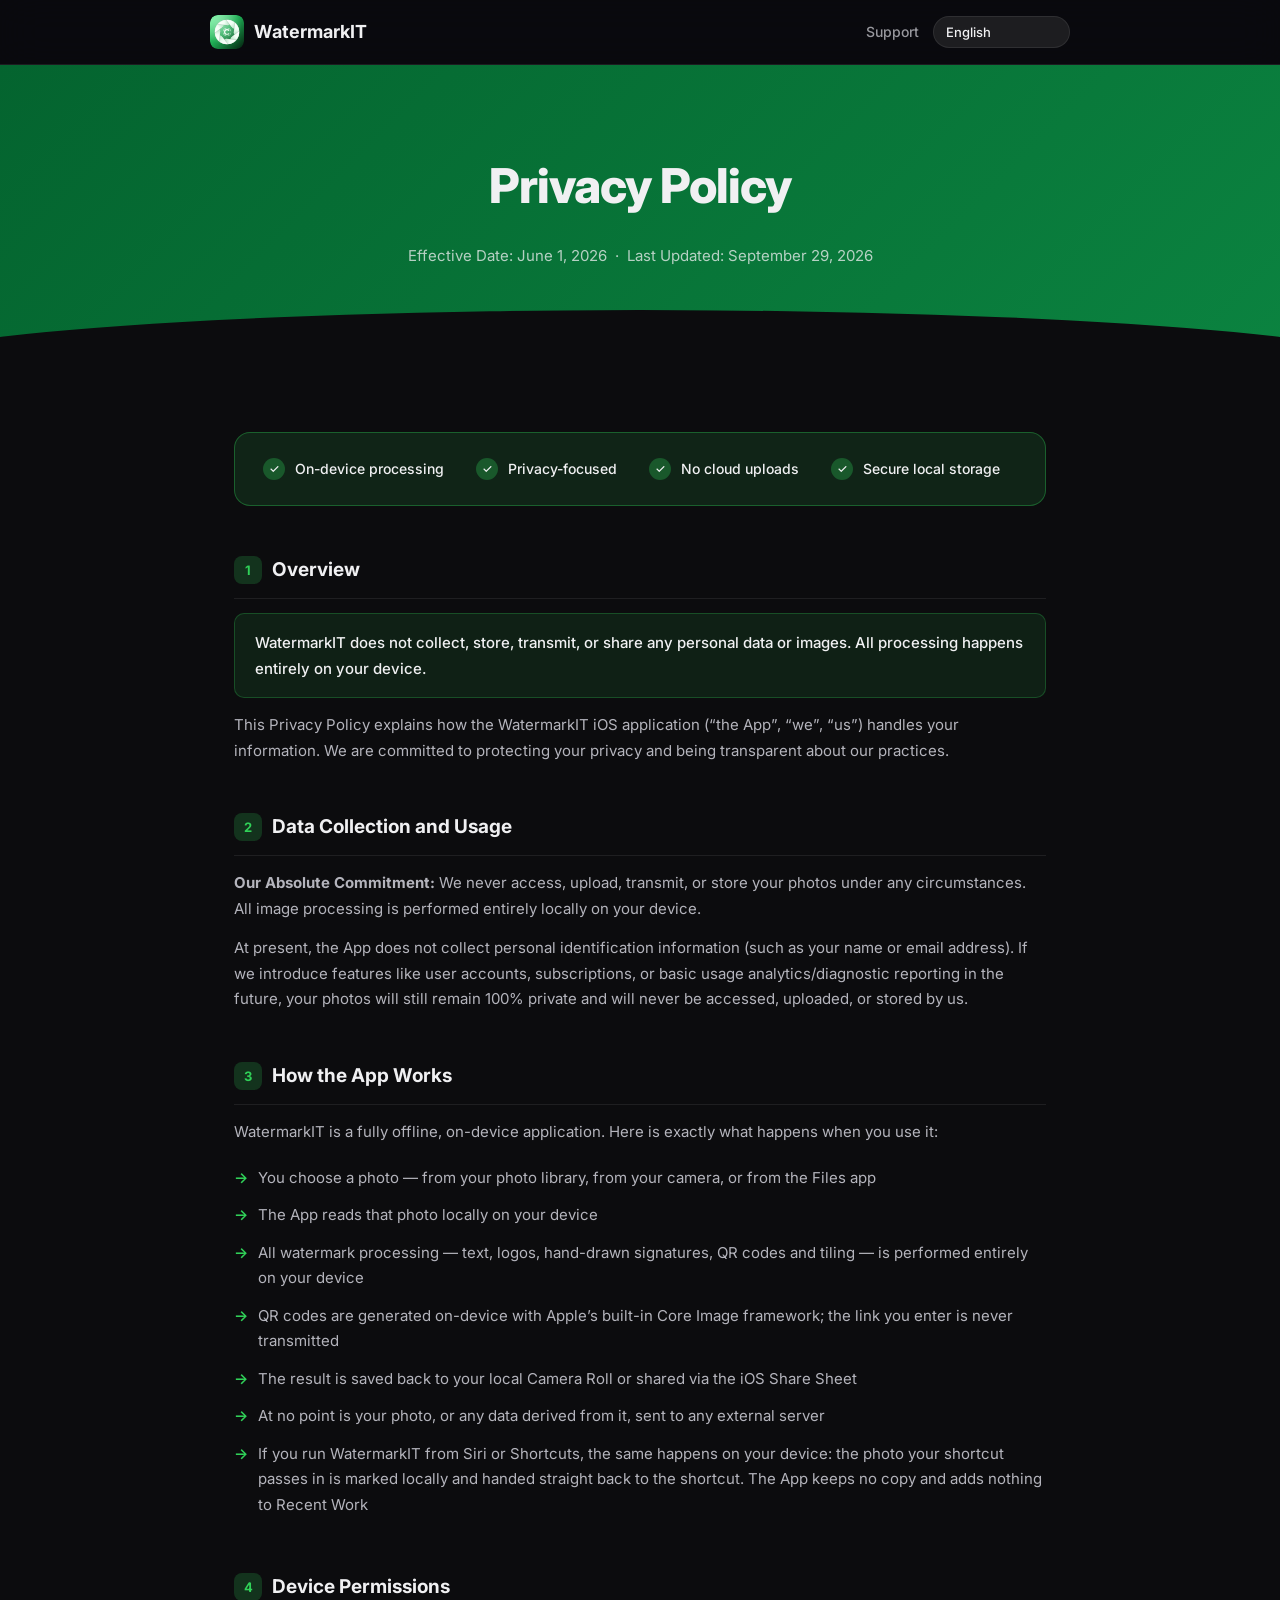
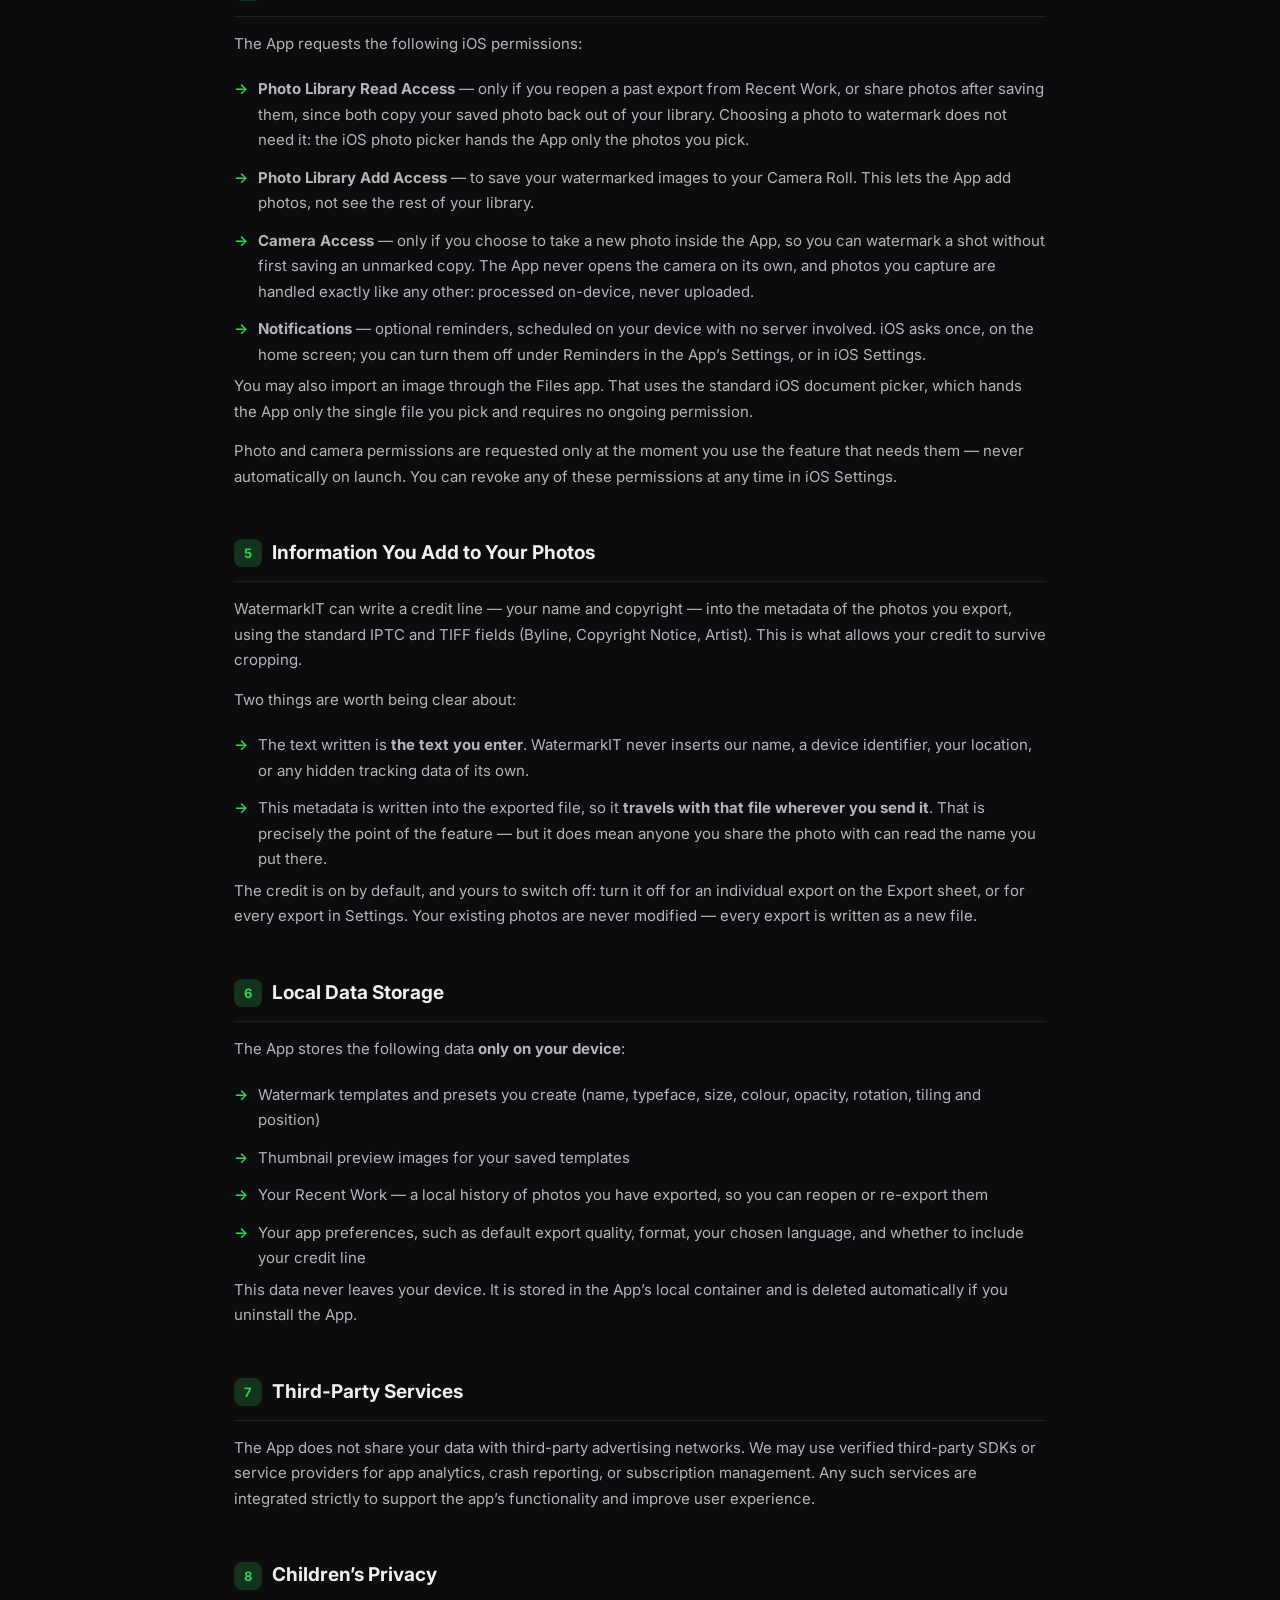
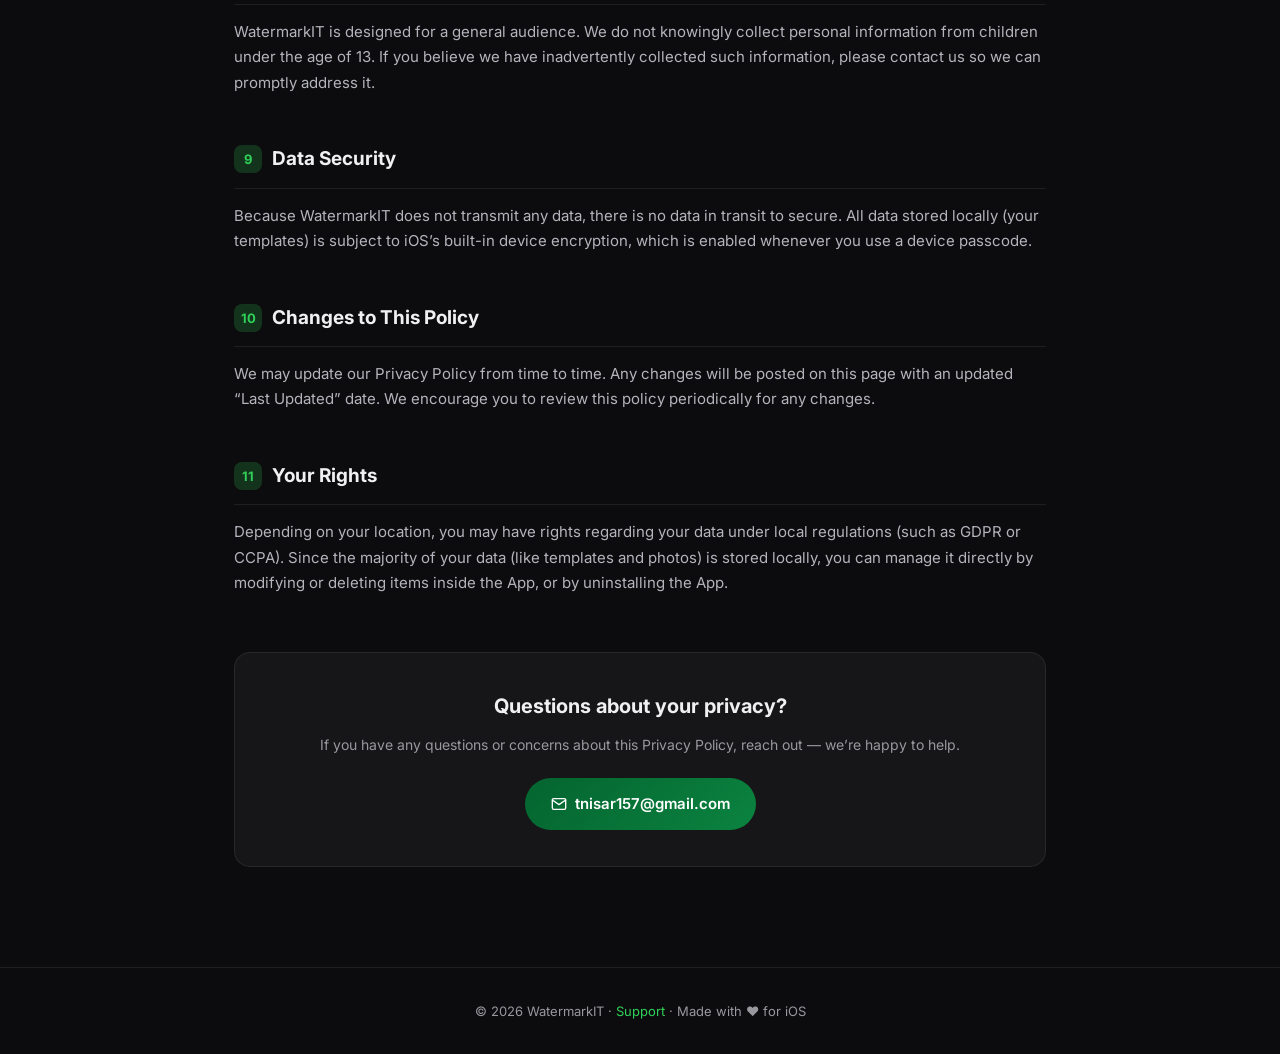
==== commit b605bbb6: "Bring the site up to 1.1.5 in all fifteen language blocks Home: the badge names 1.1.5's headline cha" ====
--- a/privacy.html
+++ b/privacy.html
@@ -373,6 +373,7 @@
           <li data-i18n="s3.li4"></li>
           <li data-i18n="s3.li5"></li>
           <li data-i18n="s3.li6"></li>
+          <li data-i18n="s3.li7"></li>
         </ul>
       </div>
 
@@ -383,6 +384,7 @@
           <li data-i18n="s4.li1"></li>
           <li data-i18n="s4.li2"></li>
           <li data-i18n="s4.li3"></li>
+          <li data-i18n="s4.li4"></li>
         </ul>
         <p data-i18n="s4.p2"></p>
         <p data-i18n="s4.p3"></p>
@@ -458,7 +460,7 @@
   "nav.support": "Support",
   "lang.label": "Language",
   "hero.title": "Privacy Policy",
-  "hero.meta": "Effective Date: June 1, 2026 &nbsp;·&nbsp; Last Updated: September 11, 2026",
+  "hero.meta": "Effective Date: June 1, 2026 &nbsp;·&nbsp; Last Updated: September 29, 2026",
   "trans.note": "",
   "sum.1": "On-device processing",
   "sum.2": "Privacy-focused",
@@ -480,17 +482,17 @@
   "s3.li6": "At no point is your photo, or any data derived from it, sent to any external server",
   "s4.h": "Device Permissions",
   "s4.p1": "The App requests the following iOS permissions:",
-  "s4.li1": "<strong>Photo Library Read Access</strong> — to allow you to select photos you want to watermark. We only access photos you explicitly choose.",
-  "s4.li2": "<strong>Photo Library Write Access</strong> — to save your watermarked images back to your Camera Roll.",
+  "s4.li1": "<strong>Photo Library Read Access</strong> — only if you reopen a past export from Recent Work, or share photos after saving them, since both copy your saved photo back out of your library. Choosing a photo to watermark does not need it: the iOS photo picker hands the App only the photos you pick.",
+  "s4.li2": "<strong>Photo Library Add Access</strong> — to save your watermarked images to your Camera Roll. This lets the App add photos, not see the rest of your library.",
   "s4.li3": "<strong>Camera Access</strong> — only if you choose to take a new photo inside the App, so you can watermark a shot without first saving an unmarked copy. The App never opens the camera on its own, and photos you capture are handled exactly like any other: processed on-device, never uploaded.",
   "s4.p2": "You may also import an image through the Files app. That uses the standard iOS document picker, which hands the App only the single file you pick and requires no ongoing permission.",
-  "s4.p3": "These permissions are only requested at the moment you attempt to use the relevant feature — never automatically on launch. You can revoke them at any time in iOS Settings → Privacy &amp; Security.",
+  "s4.p3": "Photo and camera permissions are requested only at the moment you use the feature that needs them — never automatically on launch. You can revoke any of these permissions at any time in iOS Settings.",
   "s5.h": "Information You Add to Your Photos",
   "s5.p1": "WatermarkIT can write a credit line — your name and copyright — into the metadata of the photos you export, using the standard IPTC and TIFF fields (Byline, Copyright Notice, Artist). This is what allows your credit to survive cropping.",
   "s5.p2": "Two things are worth being clear about:",
   "s5.li1": "The text written is <strong>the text you enter</strong>. WatermarkIT never inserts our name, a device identifier, your location, or any hidden tracking data of its own.",
   "s5.li2": "This metadata is written into the exported file, so it <strong>travels with that file wherever you send it</strong>. That is precisely the point of the feature — but it does mean anyone you share the photo with can read the name you put there.",
-  "s5.p3": "The credit is optional. You can turn it off for an individual export on the Export sheet, or switch it off by default in Settings. Your existing photos are never modified — every export is written as a new file.",
+  "s5.p3": "The credit is on by default, and yours to switch off: turn it off for an individual export on the Export sheet, or for every export in Settings. Your existing photos are never modified — every export is written as a new file.",
   "s6.h": "Local Data Storage",
   "s6.p1": "The App stores the following data <strong>only on your device</strong>:",
   "s6.li1": "Watermark templates and presets you create (name, typeface, size, colour, opacity, rotation, tiling and position)",
@@ -511,13 +513,15 @@
   "contact.h": "Questions about your privacy?",
   "contact.p": "If you have any questions or concerns about this Privacy Policy, reach out — we’re happy to help.",
   "footer.support": "Support",
-  "footer.made": "Made with ❤️ for iOS"
+  "footer.made": "Made with ❤️ for iOS",
+  "s3.li7": "If you run WatermarkIT from Siri or Shortcuts, the same happens on your device: the photo your shortcut passes in is marked locally and handed straight back to the shortcut. The App keeps no copy and adds nothing to Recent Work",
+  "s4.li4": "<strong>Notifications</strong> — optional reminders, scheduled on your device with no server involved. iOS asks once, on the home screen; you can turn them off under Reminders in the App’s Settings, or in iOS Settings."
  },
  "ar": {
   "nav.support": "الدعم",
   "lang.label": "اللغة",
   "hero.title": "سياسة الخصوصية",
-  "hero.meta": "تاريخ السريان: 1 يونيو 2026 &nbsp;·&nbsp; آخر تحديث: 11 سبتمبر 2026",
+  "hero.meta": "تاريخ السريان: 1 يونيو 2026 &nbsp;·&nbsp; آخر تحديث: 29 سبتمبر 2026",
   "trans.note": "هذه الترجمة مقدّمة للتسهيل فقط، والنسخة الإنجليزية هي المرجع المعتمد.",
   "sum.1": "معالجة على الجهاز",
   "sum.2": "تركّز على الخصوصية",
@@ -539,17 +543,17 @@
   "s3.li6": "لا تُرسل صورتك، أو أي بيانات مستمدة منها، إلى أي خادم خارجي في أي وقت",
   "s4.h": "أذونات الجهاز",
   "s4.p1": "يطلب التطبيق أذونات iOS التالية:",
-  "s4.li1": "<strong>إذن قراءة مكتبة الصور</strong> — لتتمكّن من اختيار الصور التي تريد وضع علامة عليها. لا نصل إلا إلى الصور التي تختارها صراحة.",
-  "s4.li2": "<strong>إذن الكتابة إلى مكتبة الصور</strong> — لحفظ الصور بعد وضع العلامة في ألبوم الصور.",
+  "s4.li1": "<strong>إذن قراءة مكتبة الصور</strong> — فقط إذا أعدت فتح تصدير سابق من الأعمال الأخيرة، أو شاركت الصور بعد حفظها، لأن كليهما ينسخ صورتك المحفوظة من مكتبتك. أما اختيار صورة لوضع العلامة عليها فلا يحتاجه: منتقي الصور في iOS لا يسلّم التطبيق إلا الصور التي تختارها.",
+  "s4.li2": "<strong>إذن الإضافة إلى مكتبة الصور</strong> — لحفظ صورك المعلَّمة في ألبوم الكاميرا. يسمح هذا للتطبيق بإضافة الصور، لا برؤية بقية مكتبتك.",
   "s4.li3": "<strong>إذن الكاميرا</strong> — فقط إذا اخترت التقاط صورة جديدة داخل التطبيق، لتضع علامة على لقطة دون حفظ نسخة غير معلّمة أولًا. لا يفتح التطبيق الكاميرا من تلقاء نفسه، وتُعامَل الصور التي تلتقطها مثل غيرها تمامًا: تُعالَج على الجهاز ولا تُرفع أبدًا.",
   "s4.p2": "يمكنك أيضًا استيراد صورة عبر تطبيق الملفات، وذلك عبر منتقي المستندات القياسي في iOS الذي يمنح التطبيق الملف المحدد فقط دون أي إذن دائم.",
-  "s4.p3": "لا تُطلب هذه الأذونات إلا عند محاولة استخدام الميزة ذات الصلة — وليس تلقائيًا عند التشغيل. ويمكنك سحبها في أي وقت من إعدادات iOS ← الخصوصية والأمان.",
+  "s4.p3": "لا تُطلب أذونات الصور والكاميرا إلا لحظة استخدامك الميزة التي تحتاجها — ولا تُطلب تلقائيًا عند التشغيل أبدًا. ويمكنك إلغاء أي منها في أي وقت من إعدادات iOS.",
   "s5.h": "المعلومات التي تضيفها إلى صورك",
   "s5.p1": "يمكن لـ WatermarkIT كتابة سطر نسبة — اسمك وحقوق النشر — في بيانات الصور التي تصدّرها، باستخدام حقول IPTC وTIFF القياسية. وهذا ما يجعل نسبتك تبقى بعد الاقتصاص.",
   "s5.p2": "ينبغي توضيح أمرين:",
   "s5.li1": "النص المكتوب هو <strong>النص الذي تدخله أنت</strong>. لا يضيف WatermarkIT اسمنا أو معرّف جهاز أو موقعك أو أي بيانات تتبّع خفية.",
   "s5.li2": "تُكتب هذه البيانات داخل الملف المُصدَّر، لذا <strong>تنتقل معه أينما أرسلته</strong>. وهذا هو الهدف من الميزة — لكنه يعني أيضًا أن كل من تشاركه الصورة يمكنه قراءة الاسم الذي وضعته.",
-  "s5.p3": "سطر النسبة اختياري. يمكنك إيقافه لعملية تصدير واحدة من ورقة التصدير، أو تعطيله افتراضيًا من الإعدادات. ولا تُعدّل صورك الحالية أبدًا — فكل تصدير يُكتب كملف جديد.",
+  "s5.p3": "سطر الإشارة مفعّل افتراضيًا، والقرار لك في إيقافه: أوقفه لعملية تصدير واحدة من ورقة التصدير، أو لكل عمليات التصدير من الإعدادات. لا تُعدَّل صورك الحالية أبدًا — فكل تصدير يُكتب كملف جديد.",
   "s6.h": "التخزين المحلي للبيانات",
   "s6.p1": "يخزّن التطبيق البيانات التالية <strong>على جهازك فقط</strong>:",
   "s6.li1": "القوالب والإعدادات المسبقة التي تنشئها (الاسم والخط والحجم واللون والشفافية والدوران والتكرار والموضع)",
@@ -570,13 +574,15 @@
   "contact.h": "لديك أسئلة عن خصوصيتك؟",
   "contact.p": "إذا كانت لديك أي أسئلة أو مخاوف بشأن سياسة الخصوصية هذه، تواصل معنا — يسعدنا مساعدتك.",
   "footer.support": "الدعم",
-  "footer.made": "صُنع بـ ❤️ لـ iOS"
+  "footer.made": "صُنع بـ ❤️ لـ iOS",
+  "s3.li7": "إذا شغّلت WatermarkIT من Siri أو الاختصارات، يحدث الأمر نفسه على جهازك: تُعلَّم الصورة التي يمرّرها الاختصار محليًا وتُعاد إليه مباشرةً. لا يحتفظ التطبيق بأي نسخة ولا يضيف شيئًا إلى الأعمال الأخيرة",
+  "s4.li4": "<strong>الإشعارات</strong> — تذكيرات اختيارية تُجدوَل على جهازك دون أي خادم. يسأل iOS مرة واحدة في الشاشة الرئيسية، ويمكنك إيقافها من «التذكيرات» في إعدادات التطبيق أو من إعدادات iOS."
  },
  "ja": {
   "nav.support": "サポート",
   "lang.label": "言語",
   "hero.title": "プライバシーポリシー",
-  "hero.meta": "発効日: 2026年6月1日 &nbsp;·&nbsp; 最終更新: 2026年9月11日",
+  "hero.meta": "発効日: 2026年6月1日 &nbsp;·&nbsp; 最終更新: 2026年9月29日",
   "trans.note": "この翻訳は便宜上のものであり、正文は英語版です。",
   "sum.1": "デバイス内で処理",
   "sum.2": "プライバシー重視",
@@ -598,17 +604,17 @@
   "s3.li6": "お客様の写真、およびそこから派生したデータが外部サーバーに送信されることは一切ありません",
   "s4.h": "デバイスの許可",
   "s4.p1": "本アプリは次の iOS の許可を求めます。",
-  "s4.li1": "<strong>写真ライブラリの読み取り</strong> — 透かしを入れる写真を選べるようにするためです。お客様が明示的に選んだ写真のみにアクセスします。",
-  "s4.li2": "<strong>写真ライブラリへの書き込み</strong> — 透かしを入れた画像をカメラロールに保存するためです。",
+  "s4.li1": "<strong>写真ライブラリの読み取り</strong> — 「最近の作業」から過去の書き出しを開き直すとき、または保存後に写真を共有するときだけ。どちらも保存した写真をライブラリから取り出すためです。透かしを入れる写真を選ぶだけなら不要です。iOS の写真ピッカーは、選んだ写真だけをアプリに渡します。",
+  "s4.li2": "<strong>写真ライブラリへの追加</strong> — 透かしを入れた画像をカメラロールに保存するため。写真を追加できるだけで、ライブラリのほかの写真を見ることはできません。",
   "s4.li3": "<strong>カメラ</strong> — アプリ内で新しく写真を撮る場合にのみ使用します。透かしのない元画像を保存せずにそのまま加工できます。本アプリが自動でカメラを起動することはなく、撮影した写真も他と同様にデバイス内で処理され、アップロードされることはありません。",
   "s4.p2": "「ファイル」App から画像を読み込むこともできます。これは iOS 標準のドキュメントピッカーを使うもので、選択した 1 つのファイルだけが本アプリに渡され、継続的な許可は必要ありません。",
-  "s4.p3": "これらの許可は該当する機能を使おうとした時点で初めて求められ、起動時に自動で求めることはありません。iOS の「設定」→「プライバシーとセキュリティ」からいつでも取り消せます。",
+  "s4.p3": "写真とカメラの許可は、それが必要な機能を使うその時にだけ求められ、起動時に自動で求めることはありません。これらの許可は iOS の設定からいつでも取り消せます。",
   "s5.h": "写真に追加される情報",
   "s5.p1": "WatermarkIT は、書き出す写真のメタデータに、お名前と著作権表示（クレジット）を標準の IPTC および TIFF フィールドを使って書き込むことができます。これにより、トリミングされてもクレジットが残ります。",
   "s5.p2": "次の 2 点を明確にしておきます。",
   "s5.li1": "書き込まれるのは <strong>お客様が入力したテキスト</strong> です。WatermarkIT が当方の名前、デバイス識別子、位置情報、その他の隠れた追跡データを挿入することはありません。",
   "s5.li2": "このメタデータは書き出したファイル自体に書き込まれるため、<strong>そのファイルを送った先へも一緒に付いていきます</strong>。それがこの機能の目的ですが、写真を共有した相手はそこに書かれた名前を読めるということでもあります。",
-  "s5.p3": "クレジットは任意です。書き出し画面で 1 回ごとにオフにすることも、設定で既定をオフにすることもできます。既存の写真が変更されることはなく、書き出しは常に新しいファイルとして保存されます。",
+  "s5.p3": "クレジットは初期設定でオンになっており、オフにするかどうかはあなたが決められます。個別の書き出しは書き出しシートで、すべての書き出しは「設定」でオフにできます。既存の写真が変更されることはなく、書き出しは毎回新しいファイルとして作成されます。",
   "s6.h": "ローカルへのデータ保存",
   "s6.p1": "本アプリは次のデータを <strong>お使いのデバイス内にのみ</strong> 保存します。",
   "s6.li1": "作成した透かしのテンプレートとプリセット（名前、書体、サイズ、色、不透明度、回転、タイル表示、位置）",
@@ -629,13 +635,15 @@
   "contact.h": "プライバシーについてご質問がありますか？",
   "contact.p": "本プライバシーポリシーについてご不明な点やご懸念があれば、お気軽にご連絡ください。",
   "footer.support": "サポート",
-  "footer.made": "iOS のために ❤️ を込めて"
+  "footer.made": "iOS のために ❤️ を込めて",
+  "s3.li7": "Siri やショートカットから WatermarkIT を実行した場合も、処理はすべてデバイス上で行われます。ショートカットから渡された写真はローカルで透かしを入れられ、そのままショートカットに戻されます。アプリはコピーを保持せず、「最近の作業」にも何も追加しません",
+  "s4.li4": "<strong>通知</strong> — 任意のリマインダーで、サーバーを使わずデバイス上でスケジュールされます。iOS がホーム画面で一度だけ尋ねます。アプリの「設定」の「リマインダー」、または iOS の設定でオフにできます。"
  },
  "zh-Hans": {
   "nav.support": "支持",
   "lang.label": "语言",
   "hero.title": "隐私政策",
-  "hero.meta": "生效日期：2026 年 6 月 1 日 &nbsp;·&nbsp; 最后更新：2026 年 9 月 11 日",
+  "hero.meta": "生效日期：2026 年 6 月 1 日 &nbsp;·&nbsp; 最后更新：2026 年 9 月 29 日",
   "trans.note": "本译文仅供参考，以英文版为准。",
   "sum.1": "设备端处理",
   "sum.2": "注重隐私",
@@ -657,17 +665,17 @@
   "s3.li6": "您的照片及由其衍生的任何数据，在任何环节都不会被发送到外部服务器",
   "s4.h": "设备权限",
   "s4.p1": "本应用会请求以下 iOS 权限：",
-  "s4.li1": "<strong>照片图库读取权限</strong>——以便您选择要添加水印的照片。我们只访问您明确选择的照片。",
-  "s4.li2": "<strong>照片图库写入权限</strong>——以便将添加水印后的图片保存回您的相册。",
+  "s4.li1": "<strong>照片图库读取权限</strong> — 仅当你从“最近的作品”重新打开以前导出的照片，或在存储后分享照片时才需要，因为这两种操作都要把已存储的照片从图库中取回。选择要加水印的照片并不需要它：iOS 照片选择器只会把你选中的照片交给 App。",
+  "s4.li2": "<strong>照片图库添加权限</strong> — 用于将加好水印的图片存储到你的相机胶卷。它只允许 App 添加照片，无法查看图库中的其他内容。",
   "s4.li3": "<strong>相机权限</strong>——仅当您选择在应用内拍摄新照片时使用，让您无需先保存无水印的原图即可直接加水印。本应用绝不会自行开启相机，您拍摄的照片与其他照片一样：在设备端处理，绝不上传。",
   "s4.p2": "您也可以通过“文件”App 导入图片。这会使用 iOS 标准的文稿选择器，它只将您选中的那一个文件交给本应用，无需任何持续授权。",
-  "s4.p3": "这些权限只会在您尝试使用相关功能时才请求，绝不会在启动时自动请求。您可以随时在 iOS“设置”→“隐私与安全性”中撤销。",
+  "s4.p3": "照片与相机权限只会在你使用需要它们的功能时才请求——绝不会在启动时自动请求。你可以随时在 iOS 设置中撤销这些权限。",
   "s5.h": "您添加到照片中的信息",
   "s5.p1": "WatermarkIT 可以使用标准的 IPTC 和 TIFF 字段，将署名信息——您的姓名与版权声明——写入所导出照片的元数据中。这正是署名能在裁剪后依然保留的原因。",
   "s5.p2": "有两点需要说明：",
   "s5.li1": "写入的内容是 <strong>您自己输入的文字</strong>。WatermarkIT 绝不会插入我们的名称、设备标识符、您的位置或任何隐藏的追踪数据。",
   "s5.li2": "该元数据写入导出的文件中，因此会 <strong>随文件一同传递到您发送的任何地方</strong>。这正是此功能的用意——但也意味着您分享照片的对象都能读到您填写的姓名。",
-  "s5.p3": "署名是可选的。您可以在导出面板中为单次导出关闭它，或在设置中默认关闭。您的现有照片绝不会被修改——每次导出都会写为新文件。",
+  "s5.p3": "署名默认开启，是否关闭由你决定：可在导出面板中为单次导出关闭，或在设置中为所有导出关闭。你现有的照片永远不会被修改——每次导出都会写成一个新文件。",
   "s6.h": "本地数据存储",
   "s6.p1": "本应用 <strong>仅在您的设备上</strong> 存储以下数据：",
   "s6.li1": "您创建的水印模板与预设（名称、字体、大小、颜色、不透明度、旋转、平铺与位置）",
@@ -688,13 +696,15 @@
   "contact.h": "对隐私有疑问？",
   "contact.p": "如果您对本隐私政策有任何疑问或顾虑，欢迎联系我们，我们很乐意提供帮助。",
   "footer.support": "支持",
-  "footer.made": "为 iOS 用 ❤️ 打造"
+  "footer.made": "为 iOS 用 ❤️ 打造",
+  "s3.li7": "如果你通过 Siri 或快捷指令运行 WatermarkIT，一切同样在你的设备上完成：快捷指令传入的照片在本地加上水印后直接交回快捷指令。App 不会保留副本，也不会向“最近的作品”添加任何内容",
+  "s4.li4": "<strong>通知</strong> — 可选的提醒，在你的设备上排程，不涉及任何服务器。iOS 只会在主屏幕上询问一次；你可以在 App 设置的“提醒”中或 iOS 设置中关闭。"
  },
  "zh-Hant": {
   "nav.support": "支援",
   "lang.label": "語言",
   "hero.title": "隱私權政策",
-  "hero.meta": "生效日期：2026 年 6 月 1 日 &nbsp;·&nbsp; 最後更新：2026 年 9 月 11 日",
+  "hero.meta": "生效日期：2026 年 6 月 1 日 &nbsp;·&nbsp; 最後更新：2026 年 9 月 29 日",
   "trans.note": "本譯文僅供參考，以英文版為準。",
   "sum.1": "裝置端處理",
   "sum.2": "重視隱私",
@@ -716,17 +726,17 @@
   "s3.li6": "您的照片以及由其衍生的任何資料，在任何環節都不會被傳送到外部伺服器",
   "s4.h": "裝置權限",
   "s4.p1": "本 App 會要求下列 iOS 權限：",
-  "s4.li1": "<strong>照片圖庫讀取權限</strong>——讓您能選擇要加上浮水印的照片。我們只會存取您明確選擇的照片。",
-  "s4.li2": "<strong>照片圖庫寫入權限</strong>——將加上浮水印的影像儲存回您的相機膠卷。",
+  "s4.li1": "<strong>照片圖庫讀取權限</strong> — 僅在你從「最近的作品」重新開啟以前匯出的照片，或在儲存後分享照片時才需要，因為這兩種操作都要把已儲存的照片從圖庫中取回。選擇要加浮水印的照片並不需要它：iOS 照片挑選器只會把你選取的照片交給 App。",
+  "s4.li2": "<strong>照片圖庫加入權限</strong> — 用於將加好浮水印的圖片儲存到你的相機膠卷。它只允許 App 加入照片，無法查看圖庫中的其他內容。",
   "s4.li3": "<strong>相機權限</strong>——僅在您選擇於 App 內拍攝新照片時使用，讓您不必先儲存未加浮水印的原始檔即可直接加註。本 App 絕不會自行開啟相機，您拍攝的照片與其他照片一樣：在裝置端處理，絕不上傳。",
   "s4.p2": "您也可以透過「檔案」App 匯入影像。這會使用 iOS 標準的文件選擇器，只將您選取的那一個檔案交給本 App，不需要任何持續授權。",
-  "s4.p3": "這些權限只會在您嘗試使用相關功能時才要求，絕不會在啟動時自動要求。您可以隨時在 iOS「設定」→「隱私權與安全性」中撤銷。",
+  "s4.p3": "照片與相機權限只會在你使用需要它們的功能時才要求——絕不會在啟動時自動要求。你可以隨時在 iOS 設定中撤銷這些權限。",
   "s5.h": "您加入照片中的資訊",
   "s5.p1": "WatermarkIT 可以使用標準的 IPTC 與 TIFF 欄位，將署名資訊——您的姓名與版權聲明——寫入您匯出照片的中繼資料。這正是署名能在裁切後依然保留的原因。",
   "s5.p2": "有兩點需要說明：",
   "s5.li1": "寫入的內容是 <strong>您自己輸入的文字</strong>。WatermarkIT 絕不會插入我們的名稱、裝置識別碼、您的位置或任何隱藏的追蹤資料。",
   "s5.li2": "這些中繼資料會寫入匯出的檔案，因此會 <strong>隨檔案一同傳到您傳送的任何地方</strong>。這正是此功能的用意——但也表示您分享照片的對象都能讀到您填寫的姓名。",
-  "s5.p3": "署名是選用的。您可以在匯出工作表中為單次匯出關閉它，或在設定中預設關閉。您現有的照片絕不會被更動——每次匯出都會寫成新的檔案。",
+  "s5.p3": "署名預設為開啟，是否關閉由你決定：可在匯出面板中為單次匯出關閉，或在設定中為所有匯出關閉。你現有的照片永遠不會被修改——每次匯出都會寫成一個新檔案。",
   "s6.h": "本機資料儲存",
   "s6.p1": "本 App <strong>僅在您的裝置上</strong> 儲存下列資料：",
   "s6.li1": "您建立的浮水印範本與預設集（名稱、字型、大小、顏色、不透明度、旋轉、並排重複與位置）",
@@ -747,13 +757,15 @@
   "contact.h": "對隱私有疑問嗎？",
   "contact.p": "如果您對本隱私權政策有任何疑問或疑慮，歡迎與我們聯絡，我們很樂意提供協助。",
   "footer.support": "支援",
-  "footer.made": "為 iOS 用 ❤️ 打造"
+  "footer.made": "為 iOS 用 ❤️ 打造",
+  "s3.li7": "如果你透過 Siri 或捷徑執行 WatermarkIT，一切同樣在你的裝置上完成：捷徑傳入的照片在本機加上浮水印後直接交回捷徑。App 不會保留副本，也不會在「最近的作品」加入任何內容",
+  "s4.li4": "<strong>通知</strong> — 可選的提醒，在你的裝置上排程，不涉及任何伺服器。iOS 只會在主畫面詢問一次；你可以在 App 設定的「提醒」或 iOS 設定中關閉。"
  },
  "fr": {
   "nav.support": "Assistance",
   "lang.label": "Langue",
   "hero.title": "Politique de confidentialité",
-  "hero.meta": "Date d’entrée en vigueur : 1er juin 2026 &nbsp;·&nbsp; Dernière mise à jour : 11 septembre 2026",
+  "hero.meta": "Date d’entrée en vigueur : 1er juin 2026 &nbsp;·&nbsp; Dernière mise à jour : 29 septembre 2026",
   "trans.note": "Cette traduction est fournie à titre indicatif ; la version anglaise fait foi.",
   "sum.1": "Traitement sur l’appareil",
   "sum.2": "Axé sur la confidentialité",
@@ -775,17 +787,17 @@
   "s3.li6": "À aucun moment votre photo, ou toute donnée qui en est dérivée, n’est envoyée à un serveur externe",
   "s4.h": "Autorisations de l’appareil",
   "s4.p1": "L’Application demande les autorisations iOS suivantes :",
-  "s4.li1": "<strong>Accès en lecture à la photothèque</strong> — pour vous permettre de sélectionner les photos que vous souhaitez filigraner. Nous n’accédons qu’aux photos que vous choisissez explicitement.",
-  "s4.li2": "<strong>Accès en écriture à la photothèque</strong> — pour enregistrer vos images filigranées dans votre pellicule.",
+  "s4.li1": "<strong>Accès en lecture à la photothèque</strong> — uniquement si vous rouvrez un export passé depuis Travaux récents, ou partagez des photos après les avoir enregistrées, car ces deux actions récupèrent la photo enregistrée dans votre photothèque. Choisir une photo à filigraner n’en a pas besoin : le sélecteur de photos d’iOS ne transmet à l’App que les photos que vous choisissez.",
+  "s4.li2": "<strong>Accès en ajout à la photothèque</strong> — pour enregistrer vos images filigranées dans votre Pellicule. Il permet à l’App d’ajouter des photos, pas de voir le reste de votre photothèque.",
   "s4.li3": "<strong>Accès à l’appareil photo</strong> — uniquement si vous choisissez de prendre une nouvelle photo dans l’Application, afin de pouvoir filigraner une prise de vue sans d’abord enregistrer une copie non marquée. L’Application n’ouvre jamais l’appareil photo d’elle-même, et les photos que vous prenez sont traitées exactement comme n’importe quelle autre : traitées sur l’appareil, jamais téléchargées.",
   "s4.p2": "Vous pouvez aussi importer une image via l’app Fichiers. Cela utilise le sélecteur de documents standard d’iOS, qui ne transmet à l’Application que le seul fichier choisi et ne nécessite aucune autorisation permanente.",
-  "s4.p3": "Ces autorisations ne sont demandées qu’au moment où vous essayez d’utiliser la fonctionnalité concernée — jamais automatiquement au lancement. Vous pouvez les révoquer à tout moment dans Réglages iOS → Confidentialité et sécurité.",
+  "s4.p3": "Les autorisations photo et appareil photo ne sont demandées qu’au moment où vous utilisez la fonction qui en a besoin — jamais automatiquement au lancement. Vous pouvez révoquer chacune de ces autorisations à tout moment dans les Réglages d’iOS.",
   "s5.h": "Informations que vous ajoutez à vos photos",
   "s5.p1": "WatermarkIT peut inscrire une mention — votre nom et vos droits d’auteur — dans les métadonnées des photos que vous exportez, en utilisant les champs IPTC et TIFF standard (Créateur, Mention de droits d’auteur, Artiste). C’est ce qui permet à votre mention de survivre au recadrage.",
   "s5.p2": "Deux points méritent d’être précisés :",
   "s5.li1": "Le texte inscrit est <strong>le texte que vous saisissez</strong>. WatermarkIT n’insère jamais notre propre nom, un identifiant d’appareil, votre position, ou toute donnée de suivi cachée qui lui serait propre.",
   "s5.li2": "Ces métadonnées sont inscrites dans le fichier exporté, et <strong>voyagent donc avec ce fichier partout où vous l’envoyez</strong>. C’est précisément l’objectif de cette fonctionnalité — mais cela signifie aussi que quiconque avec qui vous partagez la photo peut lire le nom que vous y avez inscrit.",
-  "s5.p3": "La mention est facultative. Vous pouvez la désactiver pour un export individuel depuis la feuille d’export, ou la désactiver par défaut dans Réglages. Vos photos existantes ne sont jamais modifiées — chaque export est écrit comme un nouveau fichier.",
+  "s5.p3": "Le crédit est activé par défaut, et c’est à vous de le désactiver : pour un export donné dans la feuille d’export, ou pour tous les exports dans les Réglages. Vos photos existantes ne sont jamais modifiées — chaque export est écrit dans un nouveau fichier.",
   "s6.h": "Stockage local des données",
   "s6.p1": "L’Application stocke les données suivantes <strong>uniquement sur votre appareil</strong> :",
   "s6.li1": "Les modèles et préréglages de filigrane que vous créez (nom, police, taille, couleur, opacité, rotation, mosaïque et position)",
@@ -806,13 +818,15 @@
   "contact.h": "Des questions sur votre vie privée ?",
   "contact.p": "Si vous avez des questions ou des préoccupations concernant cette politique de confidentialité, contactez-nous — nous serons heureux de vous aider.",
   "footer.support": "Assistance",
-  "footer.made": "Conçu avec ❤️ pour iOS"
+  "footer.made": "Conçu avec ❤️ pour iOS",
+  "s3.li7": "Si vous lancez WatermarkIT depuis Siri ou Raccourcis, tout se passe de la même façon sur votre appareil : la photo transmise par votre raccourci est marquée localement puis lui est directement renvoyée. L’App n’en garde aucune copie et n’ajoute rien aux Travaux récents",
+  "s4.li4": "<strong>Notifications</strong> — des rappels facultatifs, programmés sur votre appareil sans aucun serveur. iOS pose la question une seule fois, sur l’écran d’accueil ; vous pouvez les désactiver sous Rappels dans les Réglages de l’App, ou dans les Réglages d’iOS."
  },
  "de": {
   "nav.support": "Support",
   "lang.label": "Sprache",
   "hero.title": "Datenschutzerklärung",
-  "hero.meta": "Gültig ab: 1. Juni 2026 &nbsp;·&nbsp; Zuletzt aktualisiert: 11. September 2026",
+  "hero.meta": "Gültig ab: 1. Juni 2026 &nbsp;·&nbsp; Zuletzt aktualisiert: 29. September 2026",
   "trans.note": "Diese Übersetzung dient nur der Verständlichkeit; maßgeblich ist die englische Fassung.",
   "sum.1": "Verarbeitung auf dem Gerät",
   "sum.2": "Datenschutzorientiert",
@@ -834,17 +848,17 @@
   "s3.li6": "Zu keinem Zeitpunkt wird Ihr Foto oder daraus abgeleitete Daten an einen externen Server gesendet",
   "s4.h": "Geräteberechtigungen",
   "s4.p1": "Die App fordert die folgenden iOS-Berechtigungen an:",
-  "s4.li1": "<strong>Lesezugriff auf die Fotomediathek</strong> — damit Sie Fotos auswählen können, die Sie mit einem Wasserzeichen versehen möchten. Wir greifen nur auf Fotos zu, die Sie ausdrücklich auswählen.",
-  "s4.li2": "<strong>Schreibzugriff auf die Fotomediathek</strong> — um Ihre mit Wasserzeichen versehenen Bilder in Ihrem Fotoalbum zu speichern.",
+  "s4.li1": "<strong>Lesezugriff auf die Fotomediathek</strong> — nur wenn Sie einen früheren Export unter „Zuletzt bearbeitet“ erneut öffnen oder Fotos nach dem Sichern teilen, denn beides holt Ihr gesichertes Foto wieder aus der Mediathek. Zum Auswählen eines Fotos ist er nicht nötig: Die Fotoauswahl von iOS übergibt der App nur die Fotos, die Sie auswählen.",
+  "s4.li2": "<strong>Hinzufügen zur Fotomediathek</strong> — um Ihre markierten Bilder in Ihrer Aufnahmen-Übersicht zu sichern. Damit kann die App Fotos hinzufügen, aber den Rest Ihrer Mediathek nicht sehen.",
   "s4.li3": "<strong>Kamerazugriff</strong> — nur wenn Sie sich entscheiden, ein neues Foto innerhalb der App aufzunehmen, damit Sie eine Aufnahme mit Wasserzeichen versehen können, ohne zuerst eine unmarkierte Kopie zu speichern. Die App öffnet die Kamera niemals von selbst, und von Ihnen aufgenommene Fotos werden genau wie jedes andere behandelt: auf dem Gerät verarbeitet, niemals hochgeladen.",
   "s4.p2": "Sie können ein Bild auch über die Dateien-App importieren. Dabei wird der standardmäßige iOS-Dokumentenpicker verwendet, der der App nur die eine ausgewählte Datei übergibt und keine dauerhafte Berechtigung erfordert.",
-  "s4.p3": "Diese Berechtigungen werden nur in dem Moment angefordert, in dem Sie versuchen, die entsprechende Funktion zu nutzen — niemals automatisch beim Start. Sie können sie jederzeit in den iOS-Einstellungen → Datenschutz & Sicherheit widerrufen.",
+  "s4.p3": "Foto- und Kameraberechtigungen werden erst in dem Moment angefragt, in dem Sie die Funktion nutzen, die sie braucht – nie automatisch beim Start. Sie können jede dieser Berechtigungen jederzeit in den iOS-Einstellungen widerrufen.",
   "s5.h": "Informationen, die Sie Ihren Fotos hinzufügen",
   "s5.p1": "WatermarkIT kann einen Namensvermerk — Ihren Namen und Ihr Copyright — in die Metadaten der von Ihnen exportierten Fotos schreiben, unter Verwendung der standardmäßigen IPTC- und TIFF-Felder (Urheber, Copyright-Vermerk, Künstler). Dadurch übersteht Ihr Vermerk das Zuschneiden.",
   "s5.p2": "Zwei Dinge sollten klar sein:",
   "s5.li1": "Der geschriebene Text ist <strong>der von Ihnen eingegebene Text</strong>. WatermarkIT fügt niemals unseren eigenen Namen, eine Gerätekennung, Ihren Standort oder eigene verborgene Tracking-Daten ein.",
   "s5.li2": "Diese Metadaten werden in die exportierte Datei geschrieben und <strong>reisen daher mit dieser Datei überall dorthin, wohin Sie sie senden</strong>. Das ist genau der Sinn dieser Funktion — bedeutet aber auch, dass jeder, mit dem Sie das Foto teilen, den dort hinterlegten Namen lesen kann.",
-  "s5.p3": "Der Vermerk ist optional. Sie können ihn für einen einzelnen Export im Export-Bildschirm deaktivieren oder standardmäßig in den Einstellungen ausschalten. Ihre vorhandenen Fotos werden niemals verändert — jeder Export wird als neue Datei geschrieben.",
+  "s5.p3": "Der Credit ist standardmäßig eingeschaltet, und Sie entscheiden, ob Sie ihn ausschalten: für einen einzelnen Export im Export-Fenster oder für alle Exporte in den Einstellungen. Ihre vorhandenen Fotos werden nie verändert – jeder Export wird als neue Datei geschrieben.",
   "s6.h": "Lokale Datenspeicherung",
   "s6.p1": "Die App speichert die folgenden Daten <strong>ausschließlich auf Ihrem Gerät</strong>:",
   "s6.li1": "Von Ihnen erstellte Wasserzeichen-Vorlagen und -Voreinstellungen (Name, Schriftart, Größe, Farbe, Deckkraft, Drehung, Kachelung und Position)",
@@ -865,13 +879,15 @@
   "contact.h": "Fragen zu Ihrer Privatsphäre?",
   "contact.p": "Falls Sie Fragen oder Bedenken zu dieser Datenschutzerklärung haben, melden Sie sich bei uns — wir helfen Ihnen gerne weiter.",
   "footer.support": "Support",
-  "footer.made": "Mit ❤️ für iOS gemacht"
+  "footer.made": "Mit ❤️ für iOS gemacht",
+  "s3.li7": "Wenn Sie WatermarkIT über Siri oder Kurzbefehle ausführen, geschieht dasselbe auf Ihrem Gerät: Das Foto, das Ihr Kurzbefehl übergibt, wird lokal markiert und direkt an den Kurzbefehl zurückgegeben. Die App behält keine Kopie und fügt „Zuletzt bearbeitet“ nichts hinzu",
+  "s4.li4": "<strong>Mitteilungen</strong> — optionale Erinnerungen, die auf Ihrem Gerät geplant werden, ganz ohne Server. iOS fragt einmal, auf dem Startbildschirm; Sie können sie unter „Erinnerungen“ in den Einstellungen der App oder in den iOS-Einstellungen ausschalten."
  },
  "ru": {
   "nav.support": "Поддержка",
   "lang.label": "Язык",
   "hero.title": "Политика конфиденциальности",
-  "hero.meta": "Дата вступления в силу: 1 июня 2026 г. &nbsp;·&nbsp; Последнее обновление: 11 сентября 2026 г.",
+  "hero.meta": "Дата вступления в силу: 1 июня 2026 г. &nbsp;·&nbsp; Последнее обновление: 29 сентября 2026 г.",
   "trans.note": "Этот перевод предоставлен для удобства; основной текст — на английском языке.",
   "sum.1": "Обработка на устройстве",
   "sum.2": "Ориентация на приватность",
@@ -893,17 +909,17 @@
   "s3.li6": "Ваше фото или любые данные, полученные из него, никогда и ни при каких условиях не отправляются на внешний сервер",
   "s4.h": "Разрешения устройства",
   "s4.p1": "Приложение запрашивает следующие разрешения iOS:",
-  "s4.li1": "<strong>Доступ на чтение к библиотеке фото</strong> — чтобы вы могли выбирать фото, которые хотите отметить водяным знаком. Мы получаем доступ только к тем фото, которые вы явно выбираете.",
-  "s4.li2": "<strong>Доступ на запись в библиотеку фото</strong> — чтобы сохранить изображения с водяным знаком обратно в вашу «Фотоплёнку».",
+  "s4.li1": "<strong>Доступ на чтение медиатеки</strong> — только если вы снова открываете прошлый экспорт из «Недавних работ» или делитесь фото после сохранения: в обоих случаях сохранённое фото забирается из медиатеки. Для выбора фото он не нужен — системный выбор фото iOS передаёт Приложению только выбранные вами снимки.",
+  "s4.li2": "<strong>Добавление в медиатеку</strong> — чтобы сохранять фото с водяным знаком в «Фотопленку». Это разрешение позволяет добавлять фото, но не видеть остальную медиатеку.",
   "s4.li3": "<strong>Доступ к камере</strong> — только если вы решите сделать новое фото внутри Приложения, чтобы вы могли отметить снимок водяным знаком, не сохраняя сначала немаркированную копию. Приложение никогда не открывает камеру самостоятельно, а сделанные вами фото обрабатываются точно так же, как и любые другие: обрабатываются на устройстве, никогда не загружаются.",
   "s4.p2": "Вы также можете импортировать изображение через приложение «Файлы». При этом используется стандартный выбор документов iOS, который передаёт Приложению только один выбранный файл и не требует постоянного разрешения.",
-  "s4.p3": "Эти разрешения запрашиваются только в момент, когда вы пытаетесь использовать соответствующую функцию, — никогда автоматически при запуске. Вы можете отозвать их в любое время в настройках iOS → Конфиденциальность и безопасность.",
+  "s4.p3": "Разрешения на доступ к фото и камере запрашиваются только в тот момент, когда вы используете функцию, которой они нужны, — никогда автоматически при запуске. Любое из этих разрешений можно отозвать в любой момент в настройках iOS.",
   "s5.h": "Информация, которую вы добавляете к своим фото",
   "s5.p1": "WatermarkIT может записать указание авторства — ваше имя и знак авторского права — в метаданные экспортируемых вами фото, используя стандартные поля IPTC и TIFF (автор, уведомление об авторских правах, художник). Именно это позволяет вашей метке авторства пережить обрезку.",
   "s5.p2": "Стоит прояснить два момента:",
   "s5.li1": "Записываемый текст — это <strong>текст, который вводите вы сами</strong>. WatermarkIT никогда не вставляет собственное название, идентификатор устройства, ваше местоположение или какие-либо скрытые данные отслеживания.",
   "s5.li2": "Эти метаданные записываются в экспортированный файл, поэтому они <strong>путешествуют вместе с этим файлом всюду, куда бы вы его ни отправили</strong>. В этом и заключается смысл этой функции — но это также означает, что любой, с кем вы поделитесь фото, сможет прочитать указанное вами имя.",
-  "s5.p3": "Указание авторства необязательно. Вы можете отключить его для отдельного экспорта на экране экспорта или отключить по умолчанию в настройках. Ваши существующие фото никогда не изменяются — каждый экспорт записывается как новый файл.",
+  "s5.p3": "Подпись включена по умолчанию, и отключить её решаете вы: для отдельного экспорта — в окне экспорта, для всех — в настройках. Ваши существующие фото никогда не изменяются — каждый экспорт записывается как новый файл.",
   "s6.h": "Локальное хранение данных",
   "s6.p1": "Приложение хранит следующие данные <strong>только на вашем устройстве</strong>:",
   "s6.li1": "Созданные вами шаблоны и пресеты водяных знаков (название, шрифт, размер, цвет, прозрачность, поворот, замощение и положение)",
@@ -924,13 +940,15 @@
   "contact.h": "Вопросы о вашей конфиденциальности?",
   "contact.p": "Если у вас есть вопросы или опасения по поводу этой политики конфиденциальности, свяжитесь с нами — мы будем рады помочь.",
   "footer.support": "Поддержка",
-  "footer.made": "Сделано с ❤️ для iOS"
+  "footer.made": "Сделано с ❤️ для iOS",
+  "s3.li7": "Если вы запускаете WatermarkIT через Siri или Команды, всё так же происходит на вашем устройстве: фото, переданное командой, обрабатывается локально и сразу возвращается в команду. Приложение не хранит копию и ничего не добавляет в «Недавние работы»",
+  "s4.li4": "<strong>Уведомления</strong> — необязательные напоминания, которые планируются на вашем устройстве без участия сервера. iOS спрашивает один раз, на главном экране; отключить их можно в разделе «Напоминания» в настройках Приложения или в настройках iOS."
  },
  "nl": {
   "nav.support": "Ondersteuning",
   "lang.label": "Taal",
   "hero.title": "Privacybeleid",
-  "hero.meta": "Ingangsdatum: 1 juni 2026 &nbsp;·&nbsp; Laatst bijgewerkt: 11 september 2026",
+  "hero.meta": "Ingangsdatum: 1 juni 2026 &nbsp;·&nbsp; Laatst bijgewerkt: 29 september 2026",
   "trans.note": "Deze vertaling is bedoeld ter ondersteuning; de Engelse versie is leidend.",
   "sum.1": "Verwerking op het apparaat",
   "sum.2": "Gericht op privacy",
@@ -952,17 +970,17 @@
   "s3.li6": "Op geen enkel moment wordt je foto, of daarvan afgeleide gegevens, naar een externe server gestuurd",
   "s4.h": "Apparaatmachtigingen",
   "s4.p1": "De App vraagt de volgende iOS-machtigingen aan:",
-  "s4.li1": "<strong>Leestoegang tot de fotobibliotheek</strong> — zodat je foto’s kunt selecteren die je van een watermerk wilt voorzien. We krijgen alleen toegang tot foto’s die je expliciet kiest.",
-  "s4.li2": "<strong>Schrijftoegang tot de fotobibliotheek</strong> — om je van watermerk voorziene afbeeldingen terug op te slaan in je Camerarol.",
+  "s4.li1": "<strong>Leestoegang tot de fotobibliotheek</strong> — alleen als je een eerdere export opnieuw opent vanuit Recent werk, of foto’s deelt na het bewaren, omdat beide je bewaarde foto weer uit je bibliotheek halen. Een foto kiezen om te markeren heeft het niet nodig: de fotokiezer van iOS geeft de App alleen de foto’s die jij kiest.",
+  "s4.li2": "<strong>Toevoegen aan de fotobibliotheek</strong> — om je gemarkeerde afbeeldingen in je Filmrol te bewaren. Hiermee kan de App foto’s toevoegen, maar niet de rest van je bibliotheek zien.",
   "s4.li3": "<strong>Cameratoegang</strong> — alleen als je ervoor kiest om een nieuwe foto binnen de App te maken, zodat je een opname van een watermerk kunt voorzien zonder eerst een ongemarkeerde kopie op te slaan. De App opent de camera nooit uit zichzelf, en foto’s die je maakt worden precies als elke andere behandeld: verwerkt op het apparaat, nooit geüpload.",
   "s4.p2": "Je kunt ook een afbeelding importeren via de app Bestanden. Dat gebruikt de standaard iOS-documentkiezer, die alleen het ene door jou gekozen bestand aan de App geeft en geen doorlopende machtiging vereist.",
-  "s4.p3": "Deze machtigingen worden alleen aangevraagd op het moment dat je de betreffende functie probeert te gebruiken — nooit automatisch bij het opstarten. Je kunt ze op elk moment intrekken via iOS-instellingen → Privacy en beveiliging.",
+  "s4.p3": "Toestemming voor foto’s en camera wordt pas gevraagd op het moment dat je de functie gebruikt die ze nodig heeft — nooit automatisch bij het opstarten. Je kunt elk van deze toestemmingen op elk moment intrekken in de iOS-instellingen.",
   "s5.h": "Informatie die je aan je foto’s toevoegt",
   "s5.p1": "WatermarkIT kan een naamsvermelding — je naam en copyright — wegschrijven naar de metadata van de foto’s die je exporteert, met behulp van de standaard IPTC- en TIFF-velden (maker, copyrightvermelding, artiest). Hierdoor overleeft je vermelding het bijsnijden.",
   "s5.p2": "Twee dingen zijn de moeite waard om duidelijk te maken:",
   "s5.li1": "De geschreven tekst is <strong>de tekst die je zelf invoert</strong>. WatermarkIT voegt nooit onze eigen naam, een apparaat-ID, je locatie, of enige verborgen trackinggegevens van zichzelf toe.",
   "s5.li2": "Deze metadata wordt in het geëxporteerde bestand geschreven en <strong>reist dus mee met dat bestand, waar je het ook naartoe stuurt</strong>. Dat is precies het doel van deze functie — maar het betekent ook dat iedereen met wie je de foto deelt, de naam die je daar hebt geplaatst kan lezen.",
-  "s5.p3": "De vermelding is optioneel. Je kunt hem uitschakelen voor een individuele export op het exportscherm, of standaard uitschakelen in Instellingen. Je bestaande foto’s worden nooit gewijzigd — elke export wordt als een nieuw bestand geschreven.",
+  "s5.p3": "De vermelding staat standaard aan, en jij bepaalt of ze uit gaat: voor één export in het exportvenster, of voor alle exports in Instellingen. Je bestaande foto’s worden nooit gewijzigd — elke export wordt als nieuw bestand geschreven.",
   "s6.h": "Lokale gegevensopslag",
   "s6.p1": "De App bewaart de volgende gegevens <strong>alleen op je apparaat</strong>:",
   "s6.li1": "Watermerksjablonen en voorinstellingen die je maakt (naam, lettertype, grootte, kleur, dekking, rotatie, tegels en positie)",
@@ -983,13 +1001,15 @@
   "contact.h": "Vragen over je privacy?",
   "contact.p": "Heb je vragen of zorgen over dit privacybeleid? Neem contact met ons op — we helpen je graag verder.",
   "footer.support": "Ondersteuning",
-  "footer.made": "Gemaakt met ❤️ voor iOS"
+  "footer.made": "Gemaakt met ❤️ voor iOS",
+  "s3.li7": "Als je WatermarkIT via Siri of Opdrachten gebruikt, gebeurt hetzelfde op je apparaat: de foto die je opdracht doorgeeft, wordt lokaal gemarkeerd en direct teruggegeven aan de opdracht. De App bewaart geen kopie en voegt niets toe aan Recent werk",
+  "s4.li4": "<strong>Meldingen</strong> — optionele herinneringen, gepland op je apparaat zonder enige server. iOS vraagt het één keer, op het beginscherm; je kunt ze uitzetten onder Herinneringen in de instellingen van de App, of in de iOS-instellingen."
  },
  "vi": {
   "nav.support": "Hỗ trợ",
   "lang.label": "Ngôn ngữ",
   "hero.title": "Chính sách quyền riêng tư",
-  "hero.meta": "Ngày hiệu lực: 1 tháng 6, 2026 &nbsp;·&nbsp; Cập nhật lần cuối: 11 tháng 9, 2026",
+  "hero.meta": "Ngày hiệu lực: 1 tháng 6, 2026 &nbsp;·&nbsp; Cập nhật lần cuối: 29 tháng 9, 2026",
   "trans.note": "Bản dịch này chỉ mang tính tham khảo; bản tiếng Anh là bản chính thức.",
   "sum.1": "Xử lý trên thiết bị",
   "sum.2": "Chú trọng quyền riêng tư",
@@ -1011,17 +1031,17 @@
   "s3.li6": "Không lúc nào ảnh của bạn, hoặc bất kỳ dữ liệu nào bắt nguồn từ nó, được gửi tới bất kỳ máy chủ bên ngoài nào",
   "s4.h": "Quyền truy cập Thiết bị",
   "s4.p1": "Ứng dụng yêu cầu các quyền iOS sau:",
-  "s4.li1": "<strong>Quyền đọc Thư viện ảnh</strong> — để bạn có thể chọn ảnh muốn đóng hình mờ. Chúng tôi chỉ truy cập những ảnh bạn chọn rõ ràng.",
-  "s4.li2": "<strong>Quyền ghi Thư viện ảnh</strong> — để lưu ảnh đã đóng hình mờ trở lại Cuộn phim Camera của bạn.",
+  "s4.li1": "<strong>Quyền đọc thư viện ảnh</strong> — chỉ khi bạn mở lại một bản xuất cũ từ Việc gần đây, hoặc chia sẻ ảnh sau khi lưu, vì cả hai đều lấy lại ảnh đã lưu từ thư viện của bạn. Chọn ảnh để đóng dấu thì không cần: trình chọn ảnh của iOS chỉ trao cho Ứng dụng những ảnh bạn chọn.",
+  "s4.li2": "<strong>Quyền thêm vào thư viện ảnh</strong> — để lưu ảnh đã đóng dấu vào Cuộn camera. Quyền này cho phép Ứng dụng thêm ảnh, không phải xem phần còn lại của thư viện.",
   "s4.li3": "<strong>Quyền truy cập Camera</strong> — chỉ khi bạn chọn chụp một bức ảnh mới bên trong Ứng dụng, để bạn có thể đóng hình mờ cho một bức ảnh mà không cần lưu bản chưa đánh dấu trước. Ứng dụng không bao giờ tự mở camera, và ảnh bạn chụp được xử lý y hệt như bất kỳ ảnh nào khác: xử lý trên thiết bị, không bao giờ tải lên.",
   "s4.p2": "Bạn cũng có thể nhập ảnh qua ứng dụng Tệp. Việc này sử dụng trình chọn tài liệu tiêu chuẩn của iOS, chỉ trao cho Ứng dụng đúng một tệp bạn chọn và không yêu cầu quyền lâu dài.",
-  "s4.p3": "Các quyền này chỉ được yêu cầu vào thời điểm bạn cố gắng sử dụng tính năng liên quan — không bao giờ tự động khi khởi chạy. Bạn có thể thu hồi chúng bất kỳ lúc nào trong Cài đặt iOS → Quyền riêng tư & Bảo mật.",
+  "s4.p3": "Quyền ảnh và camera chỉ được yêu cầu đúng lúc bạn dùng tính năng cần đến chúng — không bao giờ tự động khi khởi động. Bạn có thể thu hồi bất kỳ quyền nào bất cứ lúc nào trong Cài đặt iOS.",
   "s5.h": "Thông tin Bạn Thêm vào Ảnh của Mình",
   "s5.p1": "WatermarkIT có thể ghi một dòng ghi công — tên và bản quyền của bạn — vào siêu dữ liệu của những bức ảnh bạn xuất, sử dụng các trường IPTC và TIFF tiêu chuẩn (Byline, Thông báo Bản quyền, Nghệ sĩ). Đây là điều giúp thông tin ghi công của bạn tồn tại qua việc cắt ảnh.",
   "s5.p2": "Có hai điều cần làm rõ:",
   "s5.li1": "Văn bản được ghi là <strong>văn bản bạn nhập vào</strong>. WatermarkIT không bao giờ chèn tên của chúng tôi, mã định danh thiết bị, vị trí của bạn, hay bất kỳ dữ liệu theo dõi ẩn nào của riêng nó.",
   "s5.li2": "Siêu dữ liệu này được ghi vào tệp đã xuất, do đó nó <strong>đi cùng tệp đó tới bất cứ nơi nào bạn gửi</strong>. Đó chính xác là mục đích của tính năng này — nhưng điều đó cũng có nghĩa là bất kỳ ai bạn chia sẻ ảnh cùng đều có thể đọc được tên bạn đã đặt ở đó.",
-  "s5.p3": "Thông tin ghi công là tùy chọn. Bạn có thể tắt nó cho một lần xuất riêng lẻ trên trang xuất, hoặc tắt theo mặc định trong Cài đặt. Ảnh hiện có của bạn không bao giờ bị thay đổi — mỗi lần xuất đều được ghi thành một tệp mới.",
+  "s5.p3": "Dòng ghi công được bật theo mặc định, và việc tắt là do bạn quyết định: tắt cho một lần xuất trên bảng Xuất, hoặc cho mọi lần xuất trong Cài đặt. Ảnh hiện có của bạn không bao giờ bị sửa đổi — mỗi lần xuất đều được ghi thành một tệp mới.",
   "s6.h": "Lưu trữ Dữ liệu Cục bộ",
   "s6.p1": "Ứng dụng lưu trữ dữ liệu sau <strong>chỉ trên thiết bị của bạn</strong>:",
   "s6.li1": "Các mẫu và cài đặt sẵn hình mờ bạn tạo (tên, kiểu chữ, kích thước, màu sắc, độ mờ, xoay, lát kín và vị trí)",
@@ -1042,13 +1062,15 @@
   "contact.h": "Có câu hỏi về quyền riêng tư của bạn?",
   "contact.p": "Nếu bạn có bất kỳ câu hỏi hoặc lo ngại nào về Chính sách Quyền riêng tư này, hãy liên hệ với chúng tôi — chúng tôi rất sẵn lòng giúp đỡ.",
   "footer.support": "Hỗ trợ",
-  "footer.made": "Được làm với ❤️ cho iOS"
+  "footer.made": "Được làm với ❤️ cho iOS",
+  "s3.li7": "Nếu bạn chạy WatermarkIT từ Siri hoặc Phím tắt, mọi thứ cũng diễn ra trên thiết bị: ảnh mà phím tắt truyền vào được đánh dấu cục bộ và trả thẳng về phím tắt. Ứng dụng không giữ bản sao nào và không thêm gì vào Việc gần đây",
+  "s4.li4": "<strong>Thông báo</strong> — nhắc nhở tùy chọn, được lên lịch trên thiết bị mà không cần máy chủ nào. iOS chỉ hỏi một lần, trên màn hình chính; bạn có thể tắt trong mục Nhắc nhở ở Cài đặt của Ứng dụng, hoặc trong Cài đặt iOS."
  },
  "tr": {
   "nav.support": "Destek",
   "lang.label": "Dil",
   "hero.title": "Gizlilik Politikası",
-  "hero.meta": "Yürürlük Tarihi: 1 Haziran 2026 &nbsp;·&nbsp; Son Güncelleme: 11 Eylül 2026",
+  "hero.meta": "Yürürlük Tarihi: 1 Haziran 2026 &nbsp;·&nbsp; Son Güncelleme: 29 Eylül 2026",
   "trans.note": "Bu çeviri yalnızca kolaylık amacıyla sunulur; asıl metin İngilizce sürümdür.",
   "sum.1": "Cihaz üzerinde işleme",
   "sum.2": "Gizliliğe odaklı",
@@ -1070,17 +1092,17 @@
   "s3.li6": "Hiçbir aşamada fotoğrafınız veya ondan türetilen herhangi bir veri, herhangi bir dış sunucuya gönderilmez",
   "s4.h": "Cihaz İzinleri",
   "s4.p1": "Uygulama aşağıdaki iOS izinlerini talep eder:",
-  "s4.li1": "<strong>Fotoğraf Kitaplığı Okuma Erişimi</strong> — filigran eklemek istediğiniz fotoğrafları seçebilmeniz için. Yalnızca açıkça seçtiğiniz fotoğraflara erişiriz.",
-  "s4.li2": "<strong>Fotoğraf Kitaplığı Yazma Erişimi</strong> — filigranlı görsellerinizi Kamera Rulonuza kaydetmek için.",
+  "s4.li1": "<strong>Fotoğraf Arşivi Okuma İzni</strong> — yalnızca Son çalışmalar’dan eski bir dışa aktarımı yeniden açarsanız ya da kaydettikten sonra fotoğraf paylaşırsanız, çünkü ikisi de kaydedilmiş fotoğrafınızı arşivinizden geri alır. Filigran eklenecek fotoğrafı seçmek için gerekmez: iOS fotoğraf seçicisi Uygulama’ya yalnızca seçtiğiniz fotoğrafları verir.",
+  "s4.li2": "<strong>Fotoğraf Arşivine Ekleme İzni</strong> — filigranlı görüntülerinizi Film Rulonuza kaydetmek için. Bu izin Uygulama’nın fotoğraf eklemesine olanak tanır, arşivinizin geri kalanını görmesine değil.",
   "s4.li3": "<strong>Kamera Erişimi</strong> — yalnızca Uygulama içinde yeni bir fotoğraf çekmeyi seçtiğinizde, önce işaretsiz bir kopya kaydetmeden bir çekime filigran ekleyebilmeniz için. Uygulama kamerayı kendiliğinden asla açmaz ve çektiğiniz fotoğraflar tıpkı diğerleri gibi işlenir: cihazda işlenir, asla yüklenmez.",
   "s4.p2": "Dosyalar uygulaması üzerinden de bir görsel içe aktarabilirsiniz. Bu, Uygulamaya yalnızca seçtiğiniz tek dosyayı veren ve sürekli izin gerektirmeyen standart iOS belge seçiciyi kullanır.",
-  "s4.p3": "Bu izinler yalnızca ilgili özelliği kullanmaya çalıştığınız anda istenir — asla başlatma sırasında otomatik olarak değil. Bunları istediğiniz zaman iOS Ayarlar → Gizlilik ve Güvenlik bölümünden iptal edebilirsiniz.",
+  "s4.p3": "Fotoğraf ve kamera izinleri yalnızca bunlara ihtiyaç duyan özelliği kullandığınız anda istenir — asla açılışta otomatik olarak istenmez. Bu izinlerin herhangi birini istediğiniz zaman iOS Ayarları’ndan geri alabilirsiniz.",
   "s5.h": "Fotoğraflarınıza Eklediğiniz Bilgiler",
   "s5.p1": "WatermarkIT, dışa aktardığınız fotoğrafların meta verilerine standart IPTC ve TIFF alanlarını (Byline, Telif Hakkı Bildirimi, Sanatçı) kullanarak bir telif satırı — adınızı ve telif hakkınızı — yazabilir. Telif bilginizin kırpmaya dayanmasını sağlayan da budur.",
   "s5.p2": "Netleştirilmesi gereken iki nokta var:",
   "s5.li1": "Yazılan metin <strong>sizin girdiğiniz metindir</strong>. WatermarkIT hiçbir zaman kendi adımızı, bir cihaz tanımlayıcısını, konumunuzu veya kendine ait gizli izleme verilerini eklemez.",
   "s5.li2": "Bu meta veri, dışa aktarılan dosyaya yazılır, dolayısıyla <strong>gönderdiğiniz her yere o dosyayla birlikte gider</strong>. Bu, tam olarak özelliğin amacıdır — ama fotoğrafı paylaştığınız kişilerin oraya koyduğunuz adı okuyabileceği anlamına da gelir.",
-  "s5.p3": "Telif bilgisi isteğe bağlıdır. Dışa Aktar sayfasında tek bir dışa aktarma için kapatabilir veya Ayarlar’da varsayılan olarak devre dışı bırakabilirsiniz. Mevcut fotoğraflarınız asla değiştirilmez — her dışa aktarma yeni bir dosya olarak yazılır.",
+  "s5.p3": "Künye varsayılan olarak açıktır ve kapatmak size kalmıştır: tek bir dışa aktarım için Dışa Aktar sayfasından, tüm dışa aktarımlar için Ayarlar’dan kapatabilirsiniz. Mevcut fotoğraflarınız asla değiştirilmez — her dışa aktarım yeni bir dosya olarak yazılır.",
   "s6.h": "Yerel Veri Depolama",
   "s6.p1": "Uygulama aşağıdaki verileri <strong>yalnızca cihazınızda</strong> saklar:",
   "s6.li1": "Oluşturduğunuz filigran şablonları ve hazır ayarlar (ad, yazı tipi, boyut, renk, saydamlık, döndürme, döşeme ve konum)",
@@ -1101,13 +1123,15 @@
   "contact.h": "Gizliliğinizle ilgili sorularınız mı var?",
   "contact.p": "Bu Gizlilik Politikası hakkında herhangi bir sorunuz veya endişeniz varsa bize ulaşın — yardımcı olmaktan memnuniyet duyarız.",
   "footer.support": "Destek",
-  "footer.made": "iOS için ❤️ ile yapıldı"
+  "footer.made": "iOS için ❤️ ile yapıldı",
+  "s3.li7": "WatermarkIT’i Siri veya Kestirmeler’den çalıştırırsanız aynı şey cihazınızda olur: kestirmenizin verdiği fotoğraf yerel olarak işaretlenir ve doğrudan kestirmeye geri verilir. Uygulama hiçbir kopya saklamaz ve Son çalışmalar’a bir şey eklemez",
+  "s4.li4": "<strong>Bildirimler</strong> — isteğe bağlı hatırlatıcılar; hiçbir sunucu olmadan cihazınızda planlanır. iOS yalnızca bir kez, ana ekranda sorar; bunları Uygulama Ayarları’ndaki Hatırlatıcılar bölümünden ya da iOS Ayarları’ndan kapatabilirsiniz."
  },
  "es-MX": {
   "nav.support": "Soporte",
   "lang.label": "Idioma",
   "hero.title": "Política de privacidad",
-  "hero.meta": "Fecha de vigencia: 1 de junio de 2026 &nbsp;·&nbsp; Última actualización: 11 de septiembre de 2026",
+  "hero.meta": "Fecha de vigencia: 1 de junio de 2026 &nbsp;·&nbsp; Última actualización: 29 de septiembre de 2026",
   "trans.note": "Esta traducción se ofrece como referencia; el texto en inglés es el que tiene validez.",
   "sum.1": "Procesamiento en el dispositivo",
   "sum.2": "Enfocado en la privacidad",
@@ -1129,17 +1153,17 @@
   "s3.li6": "En ningún momento tu foto, ni ningún dato derivado de ella, se envía a ningún servidor externo",
   "s4.h": "Permisos del dispositivo",
   "s4.p1": "La App solicita los siguientes permisos de iOS:",
-  "s4.li1": "<strong>Acceso de lectura a la biblioteca de fotos</strong> — para permitirte seleccionar las fotos que quieres marcar con marca de agua. Solo accedemos a las fotos que eliges explícitamente.",
-  "s4.li2": "<strong>Acceso de escritura a la biblioteca de fotos</strong> — para guardar tus imágenes con marca de agua de vuelta en tu Carrete.",
+  "s4.li1": "<strong>Acceso de lectura a la fototeca</strong> — solo si vuelves a abrir una exportación anterior desde Trabajos recientes, o compartes fotos después de guardarlas, ya que ambas acciones recuperan la foto guardada de tu fototeca. Elegir una foto para marcarla no lo necesita: el selector de fotos de iOS solo entrega a la App las fotos que eliges.",
+  "s4.li2": "<strong>Acceso para agregar a la fototeca</strong> — para guardar tus imágenes con marca de agua en el Carrete. Permite a la App agregar fotos, no ver el resto de tu fototeca.",
   "s4.li3": "<strong>Acceso a la cámara</strong> — solo si eliges tomar una nueva foto dentro de la App, para que puedas marcar una toma sin tener que guardar primero una copia sin marcar. La App nunca abre la cámara por sí sola, y las fotos que capturas se manejan exactamente igual que cualquier otra: se procesan en el dispositivo, nunca se suben.",
   "s4.p2": "También puedes importar una imagen a través de la app Archivos. Eso usa el selector de documentos estándar de iOS, que le entrega a la App solo el único archivo que elegiste y no requiere ningún permiso continuo.",
-  "s4.p3": "Estos permisos solo se solicitan en el momento en que intentas usar la función correspondiente — nunca automáticamente al iniciar. Puedes revocarlos en cualquier momento en Ajustes de iOS → Privacidad y seguridad.",
+  "s4.p3": "Los permisos de fotos y cámara solo se piden en el momento en que usas la función que los necesita — nunca automáticamente al abrir la app. Puedes revocar cualquiera de ellos en cualquier momento en los Ajustes de iOS.",
   "s5.h": "Información que agregas a tus fotos",
   "s5.p1": "WatermarkIT puede escribir una línea de crédito — tu nombre y aviso de derechos de autor — en los metadatos de las fotos que exportas, usando los campos estándar IPTC y TIFF (Autor, Aviso de derechos de autor, Artista). Esto es lo que permite que tu crédito sobreviva al recorte.",
   "s5.p2": "Vale la pena aclarar dos cosas:",
   "s5.li1": "El texto escrito es <strong>el texto que tú ingresas</strong>. WatermarkIT nunca inserta nuestro propio nombre, un identificador de dispositivo, tu ubicación, ni ningún dato de seguimiento oculto propio.",
   "s5.li2": "Estos metadatos se escriben en el archivo exportado, por lo que <strong>viajan con ese archivo a dondequiera que lo envíes</strong>. Ese es precisamente el propósito de esta función — pero también significa que cualquier persona con quien compartas la foto puede leer el nombre que pusiste ahí.",
-  "s5.p3": "El crédito es opcional. Puedes desactivarlo para una exportación individual en la pantalla de exportación, o desactivarlo de forma predeterminada en Ajustes. Tus fotos existentes nunca se modifican — cada exportación se guarda como un archivo nuevo.",
+  "s5.p3": "El crédito está activado por defecto, y desactivarlo depende de ti: para una exportación concreta en la hoja de exportación, o para todas en Ajustes. Tus fotos existentes nunca se modifican — cada exportación se escribe como un archivo nuevo.",
   "s6.h": "Almacenamiento local de datos",
   "s6.p1": "La App almacena los siguientes datos <strong>solo en tu dispositivo</strong>:",
   "s6.li1": "Plantillas y preajustes de marca de agua que creas (nombre, tipografía, tamaño, color, opacidad, rotación, mosaico y posición)",
@@ -1160,13 +1184,15 @@
   "contact.h": "¿Preguntas sobre tu privacidad?",
   "contact.p": "Si tienes alguna pregunta o inquietud sobre esta Política de Privacidad, contáctanos — con gusto te ayudamos.",
   "footer.support": "Soporte",
-  "footer.made": "Hecho con ❤️ para iOS"
+  "footer.made": "Hecho con ❤️ para iOS",
+  "s3.li7": "Si ejecutas WatermarkIT desde Siri o Atajos, ocurre lo mismo en tu dispositivo: la foto que pasa tu atajo se marca localmente y se devuelve directamente al atajo. La App no guarda ninguna copia ni agrega nada a Trabajos recientes",
+  "s4.li4": "<strong>Notificaciones</strong> — recordatorios opcionales, programados en tu dispositivo sin ningún servidor. iOS lo pregunta una sola vez, en la pantalla de inicio; puedes desactivarlos en Recordatorios dentro de los Ajustes de la App, o en los Ajustes de iOS."
  },
  "pt-BR": {
   "nav.support": "Suporte",
   "lang.label": "Idioma",
   "hero.title": "Política de Privacidade",
-  "hero.meta": "Data de Vigência: 1º de junho de 2026 &nbsp;·&nbsp; Última Atualização: 11 de setembro de 2026",
+  "hero.meta": "Data de Vigência: 1º de junho de 2026 &nbsp;·&nbsp; Última Atualização: 29 de setembro de 2026",
   "trans.note": "Esta tradução é fornecida apenas como referência; o texto em inglês é o que prevalece.",
   "sum.1": "Processamento no aparelho",
   "sum.2": "Focado em privacidade",
@@ -1188,17 +1214,17 @@
   "s3.li6": "Em nenhum momento sua foto, ou qualquer dado derivado dela, é enviada a qualquer servidor externo",
   "s4.h": "Permissões do Aparelho",
   "s4.p1": "O App solicita as seguintes permissões do iOS:",
-  "s4.li1": "<strong>Acesso de Leitura à Galeria de Fotos</strong> — para permitir que você selecione as fotos que quer marcar com marca d’água. Só acessamos as fotos que você escolhe explicitamente.",
-  "s4.li2": "<strong>Acesso de Gravação à Galeria de Fotos</strong> — para salvar suas imagens com marca d’água de volta no seu Rolo da Câmera.",
+  "s4.li1": "<strong>Acesso de leitura à fototeca</strong> — apenas se você reabrir uma exportação anterior em Trabalhos recentes, ou compartilhar fotos depois de salvá-las, já que ambas as ações buscam a foto salva de volta na sua fototeca. Escolher uma foto para marcar não precisa dele: o seletor de fotos do iOS entrega ao App apenas as fotos que você escolher.",
+  "s4.li2": "<strong>Acesso para adicionar à fototeca</strong> — para salvar suas imagens com marca d’água no Rolo da Câmera. Ele permite que o App adicione fotos, não que veja o resto da sua fototeca.",
   "s4.li3": "<strong>Acesso à Câmera</strong> — apenas se você escolher tirar uma nova foto dentro do App, para poder marcar uma foto com marca d’água sem antes salvar uma cópia sem marca. O App nunca abre a câmera por conta própria, e as fotos que você captura são tratadas exatamente como qualquer outra: processadas no aparelho, nunca enviadas.",
   "s4.p2": "Você também pode importar uma imagem pelo app Arquivos. Isso usa o seletor de documentos padrão do iOS, que entrega ao App apenas o único arquivo escolhido e não exige nenhuma permissão contínua.",
-  "s4.p3": "Essas permissões só são solicitadas no momento em que você tenta usar o recurso correspondente — nunca automaticamente ao abrir o app. Você pode revogá-las a qualquer momento em Ajustes do iOS → Privacidade e Segurança.",
+  "s4.p3": "As permissões de fotos e câmera só são pedidas no momento em que você usa o recurso que precisa delas — nunca automaticamente ao abrir o app. Você pode revogar qualquer uma delas a qualquer momento nos Ajustes do iOS.",
   "s5.h": "Informações que Você Adiciona às Suas Fotos",
   "s5.p1": "O WatermarkIT pode gravar uma linha de crédito — seu nome e aviso de direitos autorais — nos metadados das fotos que você exporta, usando os campos padrão IPTC e TIFF (Autor, Aviso de Direitos Autorais, Artista). É isso que permite que seu crédito sobreviva ao recorte.",
   "s5.p2": "Dois pontos merecem ser esclarecidos:",
   "s5.li1": "O texto gravado é <strong>o texto que você insere</strong>. O WatermarkIT nunca insere nosso próprio nome, um identificador de aparelho, sua localização, ou qualquer dado de rastreamento oculto próprio.",
   "s5.li2": "Esses metadados são gravados no arquivo exportado, portanto <strong>viajam com esse arquivo para onde quer que você o envie</strong>. Esse é exatamente o propósito do recurso — mas também significa que qualquer pessoa com quem você compartilhe a foto pode ler o nome que você colocou ali.",
-  "s5.p3": "O crédito é opcional. Você pode desativá-lo para uma exportação individual na tela de exportação, ou desativá-lo por padrão nos Ajustes. Suas fotos existentes nunca são modificadas — cada exportação é gravada como um novo arquivo.",
+  "s5.p3": "O crédito vem ativado por padrão, e cabe a você desativá-lo: para uma exportação específica na folha de exportação, ou para todas nos Ajustes. Suas fotos existentes nunca são modificadas — cada exportação é gravada como um novo arquivo.",
   "s6.h": "Armazenamento Local de Dados",
   "s6.p1": "O App armazena os seguintes dados <strong>somente no seu aparelho</strong>:",
   "s6.li1": "Modelos e predefinições de marca d’água que você cria (nome, tipografia, tamanho, cor, opacidade, rotação, mosaico e posição)",
@@ -1219,13 +1245,15 @@
   "contact.h": "Dúvidas sobre sua privacidade?",
   "contact.p": "Se você tiver alguma dúvida ou preocupação sobre esta Política de Privacidade, fale conosco — teremos prazer em ajudar.",
   "footer.support": "Suporte",
-  "footer.made": "Feito com ❤️ para iOS"
+  "footer.made": "Feito com ❤️ para iOS",
+  "s3.li7": "Se você executar o WatermarkIT pela Siri ou pelos Atalhos, o mesmo acontece no seu dispositivo: a foto que o atalho passa é marcada localmente e devolvida direto ao atalho. O App não guarda nenhuma cópia e não adiciona nada a Trabalhos recentes",
+  "s4.li4": "<strong>Notificações</strong> — lembretes opcionais, agendados no seu dispositivo sem nenhum servidor. O iOS pergunta uma única vez, na tela inicial; você pode desativá-los em Lembretes nos Ajustes do App, ou nos Ajustes do iOS."
  },
  "zh-HK": {
   "nav.support": "支援",
   "lang.label": "語言",
   "hero.title": "私隱政策",
-  "hero.meta": "生效日期：2026 年 6 月 1 日 &nbsp;·&nbsp; 最後更新：2026 年 9 月 11 日",
+  "hero.meta": "生效日期：2026 年 6 月 1 日 &nbsp;·&nbsp; 最後更新：2026 年 9 月 29 日",
   "trans.note": "呢個翻譯只供參考，一切以英文版為準。",
   "sum.1": "裝置端處理",
   "sum.2": "重視私隱",
@@ -1247,17 +1275,17 @@
   "s3.li6": "你嘅相片或者由佢衍生嘅任何資料，喺任何時候都唔會傳送去任何外部伺服器",
   "s4.h": "裝置權限",
   "s4.p1": "本 App 會要求以下 iOS 權限：",
-  "s4.li1": "<strong>相簿讀取權限</strong>——等你可以揀想加浮水印嘅相片。我哋只會存取你明確揀嘅相片。",
-  "s4.li2": "<strong>相簿寫入權限</strong>——將加咗浮水印嘅圖片儲存返落你嘅相機膠卷。",
+  "s4.li1": "<strong>相片圖庫讀取權限</strong> — 只係當你喺「最近的作品」重新打開以前匯出嘅相，或者儲存之後分享相片先需要，因為兩樣都要將已儲存嘅相片由你嘅圖庫攞返出嚟。揀相加浮水印唔需要佢：iOS 相片挑選器只會將你揀咗嘅相片交畀 App。",
+  "s4.li2": "<strong>加入相片圖庫權限</strong> — 用嚟將加咗浮水印嘅相片儲存到你嘅相機膠卷。佢只容許 App 加入相片，睇唔到你圖庫其他內容。",
   "s4.li3": "<strong>相機權限</strong>——只有喺你揀喺 App 入面影一張新相嗰陣先會用到，等你唔使先儲存一份未加標記嘅副本就可以直接加浮水印。本 App 絕對唔會自己開相機，而你影嘅相都會同其他相一樣咁處理：喺裝置度處理，絕對唔會上載。",
   "s4.p2": "你都可以透過「檔案」App 匯入圖片。呢個功能用嘅係 iOS 標準文件揀選器，只會將你揀嘅嗰一個檔案畀本 App，唔需要任何持續性嘅權限。",
-  "s4.p3": "呢啲權限只會喺你試用相關功能嗰一刻先至會要求——絕對唔會喺開啟 App 嗰陣自動要求。你可以隨時喺 iOS「設定」→「私隱與安全性」入面撤銷呢啲權限。",
+  "s4.p3": "相片同相機權限只會喺你用緊需要佢哋嘅功能嗰一刻先問——開 App 時絕對唔會自動問。你隨時可以喺 iOS 設定度撤銷呢啲權限。",
   "s5.h": "你加入相片嘅資訊",
   "s5.p1": "WatermarkIT 可以用標準嘅 IPTC 同 TIFF 欄位（作者、版權聲明、藝術家），將一行署名——你嘅姓名同版權——寫入你匯出相片嘅元資料入面。呢個就係點解你嘅署名可以喺裁剪之後都保留落嚟。",
   "s5.p2": "有兩點值得講清楚：",
   "s5.li1": "寫入嘅文字係<strong>你自己輸入嘅文字</strong>。WatermarkIT 絕對唔會插入我哋自己嘅名、裝置識別碼、你嘅位置，或者任何佢自己嘅隱藏追蹤資料。",
   "s5.li2": "呢啲元資料會寫入匯出嘅檔案入面，所以會<strong>跟住個檔案去到你傳送嘅任何地方</strong>。呢個正正就係呢個功能嘅意義所在——但同時亦即係話，任何你分享相片嘅對象都可以睇到你放喺入面嘅名。",
-  "s5.p3": "署名係選擇性嘅。你可以喺匯出畫面為單一次匯出關閉佢，又或者喺「設定」入面預設關閉佢。你已有嘅相片絕對唔會被修改——每次匯出都會寫成一個新檔案。",
+  "s5.p3": "署名預設係開啟嘅，關唔關由你決定：可以喺匯出面板為單次匯出關閉，或者喺設定度為所有匯出關閉。你現有嘅相片永遠唔會被修改——每次匯出都會寫成一個新檔案。",
   "s6.h": "本機資料儲存",
   "s6.p1": "本 App <strong>只會喺你部裝置度</strong>儲存以下資料：",
   "s6.li1": "你建立嘅浮水印範本同預設集（名稱、字體、大細、顏色、透明度、旋轉、平鋪同位置）",
@@ -1278,13 +1306,15 @@
   "contact.h": "對你嘅私隱有疑問？",
   "contact.p": "如果你對呢份私隱政策有任何問題或者疑慮，歡迎聯絡我哋——我哋好樂意幫手。",
   "footer.support": "支援",
-  "footer.made": "為 iOS 用 ❤️ 打造"
+  "footer.made": "為 iOS 用 ❤️ 打造",
+  "s3.li7": "如果你透過 Siri 或者捷徑執行 WatermarkIT，一樣係喺你部機度完成：捷徑傳入嚟嘅相片喺本機加上浮水印，再直接交返畀捷徑。App 唔會保留任何副本，亦唔會喺「最近的作品」加任何嘢",
+  "s4.li4": "<strong>通知</strong> — 可選嘅提醒，喺你部機度排程，唔涉及任何伺服器。iOS 只會喺主畫面問一次；你可以喺 App 設定嘅「提醒」或者 iOS 設定度關閉。"
  },
  "es-ES": {
   "nav.support": "Soporte",
   "lang.label": "Idioma",
   "hero.title": "Política de privacidad",
-  "hero.meta": "Fecha de entrada en vigor: 1 de junio de 2026 &nbsp;·&nbsp; Última actualización: 11 de septiembre de 2026",
+  "hero.meta": "Fecha de entrada en vigor: 1 de junio de 2026 &nbsp;·&nbsp; Última actualización: 29 de septiembre de 2026",
   "trans.note": "Esta traducción se ofrece como referencia; el texto en inglés es el que tiene validez.",
   "sum.1": "Procesamiento en el dispositivo",
   "sum.2": "Centrada en la privacidad",
@@ -1306,17 +1336,17 @@
   "s3.li6": "En ningún momento se envía tu foto, ni ningún dato derivado de ella, a un servidor externo",
   "s4.h": "Permisos del dispositivo",
   "s4.p1": "La App solicita los siguientes permisos de iOS:",
-  "s4.li1": "<strong>Acceso de lectura a la biblioteca de fotos</strong> — para que puedas seleccionar las fotos que quieres marcar con una marca de agua. Solo accedemos a las fotos que eliges explícitamente.",
-  "s4.li2": "<strong>Acceso de escritura a la biblioteca de fotos</strong> — para guardar tus imágenes con marca de agua de vuelta en tu Carrete.",
+  "s4.li1": "<strong>Acceso de lectura a la fototeca</strong> — solo si vuelves a abrir una exportación anterior desde Trabajos recientes, o compartes fotos después de guardarlas, ya que ambas acciones recuperan la foto guardada de tu fototeca. Elegir una foto para marcarla no lo necesita: el selector de fotos de iOS solo entrega a la App las fotos que eliges.",
+  "s4.li2": "<strong>Acceso para añadir a la fototeca</strong> — para guardar tus imágenes con marca de agua en el Carrete. Permite a la App añadir fotos, no ver el resto de tu fototeca.",
   "s4.li3": "<strong>Acceso a la cámara</strong> — solo si decides hacer una foto nueva dentro de la App, para que puedas marcarla sin tener que guardar antes una copia sin marcar. La App nunca abre la cámara por sí sola, y las fotos que haces se tratan exactamente igual que cualquier otra: se procesan en el dispositivo y no se suben nunca.",
   "s4.p2": "También puedes importar una imagen a través de la app Archivos. Eso usa el selector de documentos estándar de iOS, que solo entrega a la App el único archivo que has elegido y no requiere ningún permiso permanente.",
-  "s4.p3": "Estos permisos solo se solicitan en el momento en que intentas usar la función correspondiente — nunca automáticamente al abrir la app. Puedes revocarlos cuando quieras desde Ajustes de iOS → Privacidad y seguridad.",
+  "s4.p3": "Los permisos de fotos y cámara solo se piden en el momento en que usas la función que los necesita — nunca automáticamente al abrir la app. Puedes revocar cualquiera de ellos en cualquier momento en los Ajustes de iOS.",
   "s5.h": "Información que añades a tus fotos",
   "s5.p1": "WatermarkIT puede escribir una línea de crédito — tu nombre y un aviso de derechos de autor — en los metadatos de las fotos que exportas, usando los campos estándar IPTC y TIFF (Autor, Aviso de derechos de autor, Artista). Esto es lo que permite que tu crédito sobreviva al recorte.",
   "s5.p2": "Conviene aclarar dos cosas:",
   "s5.li1": "El texto que se escribe es <strong>el que tú introduces</strong>. WatermarkIT nunca inserta nuestro propio nombre, un identificador de dispositivo, tu ubicación, ni ningún dato de seguimiento oculto propio.",
   "s5.li2": "Estos metadatos se escriben en el archivo exportado, así que <strong>viajan con ese archivo allá donde lo envíes</strong>. Ese es precisamente el sentido de esta función — pero también significa que cualquier persona con quien compartas la foto puede leer el nombre que has puesto ahí.",
-  "s5.p3": "El crédito es opcional. Puedes desactivarlo para una exportación concreta en la pantalla de exportación, o desactivarlo por defecto en Ajustes. Tus fotos existentes nunca se modifican — cada exportación se guarda como un archivo nuevo.",
+  "s5.p3": "El crédito está activado por defecto, y desactivarlo depende de ti: para una exportación concreta en la hoja de exportación, o para todas en Ajustes. Tus fotos existentes nunca se modifican — cada exportación se escribe como un archivo nuevo.",
   "s6.h": "Almacenamiento local de datos",
   "s6.p1": "La App almacena los siguientes datos <strong>solo en tu dispositivo</strong>:",
   "s6.li1": "Las plantillas y los preajustes de marca de agua que creas (nombre, tipografía, tamaño, color, opacidad, rotación, mosaico y posición)",
@@ -1337,7 +1367,9 @@
   "contact.h": "¿Tienes dudas sobre tu privacidad?",
   "contact.p": "Si tienes alguna pregunta o duda sobre esta política de privacidad, ponte en contacto con nosotros — estaremos encantados de ayudarte.",
   "footer.support": "Soporte",
-  "footer.made": "Hecho con ❤️ para iOS"
+  "footer.made": "Hecho con ❤️ para iOS",
+  "s3.li7": "Si ejecutas WatermarkIT desde Siri o Atajos, ocurre lo mismo en tu dispositivo: la foto que pasa tu atajo se marca localmente y se devuelve directamente al atajo. La App no guarda ninguna copia ni añade nada a Trabajos recientes",
+  "s4.li4": "<strong>Notificaciones</strong> — recordatorios opcionales, programados en tu dispositivo sin ningún servidor. iOS lo pregunta una sola vez, en la pantalla de inicio; puedes desactivarlos en Recordatorios dentro de los Ajustes de la App, o en los Ajustes de iOS."
  }
 };
 
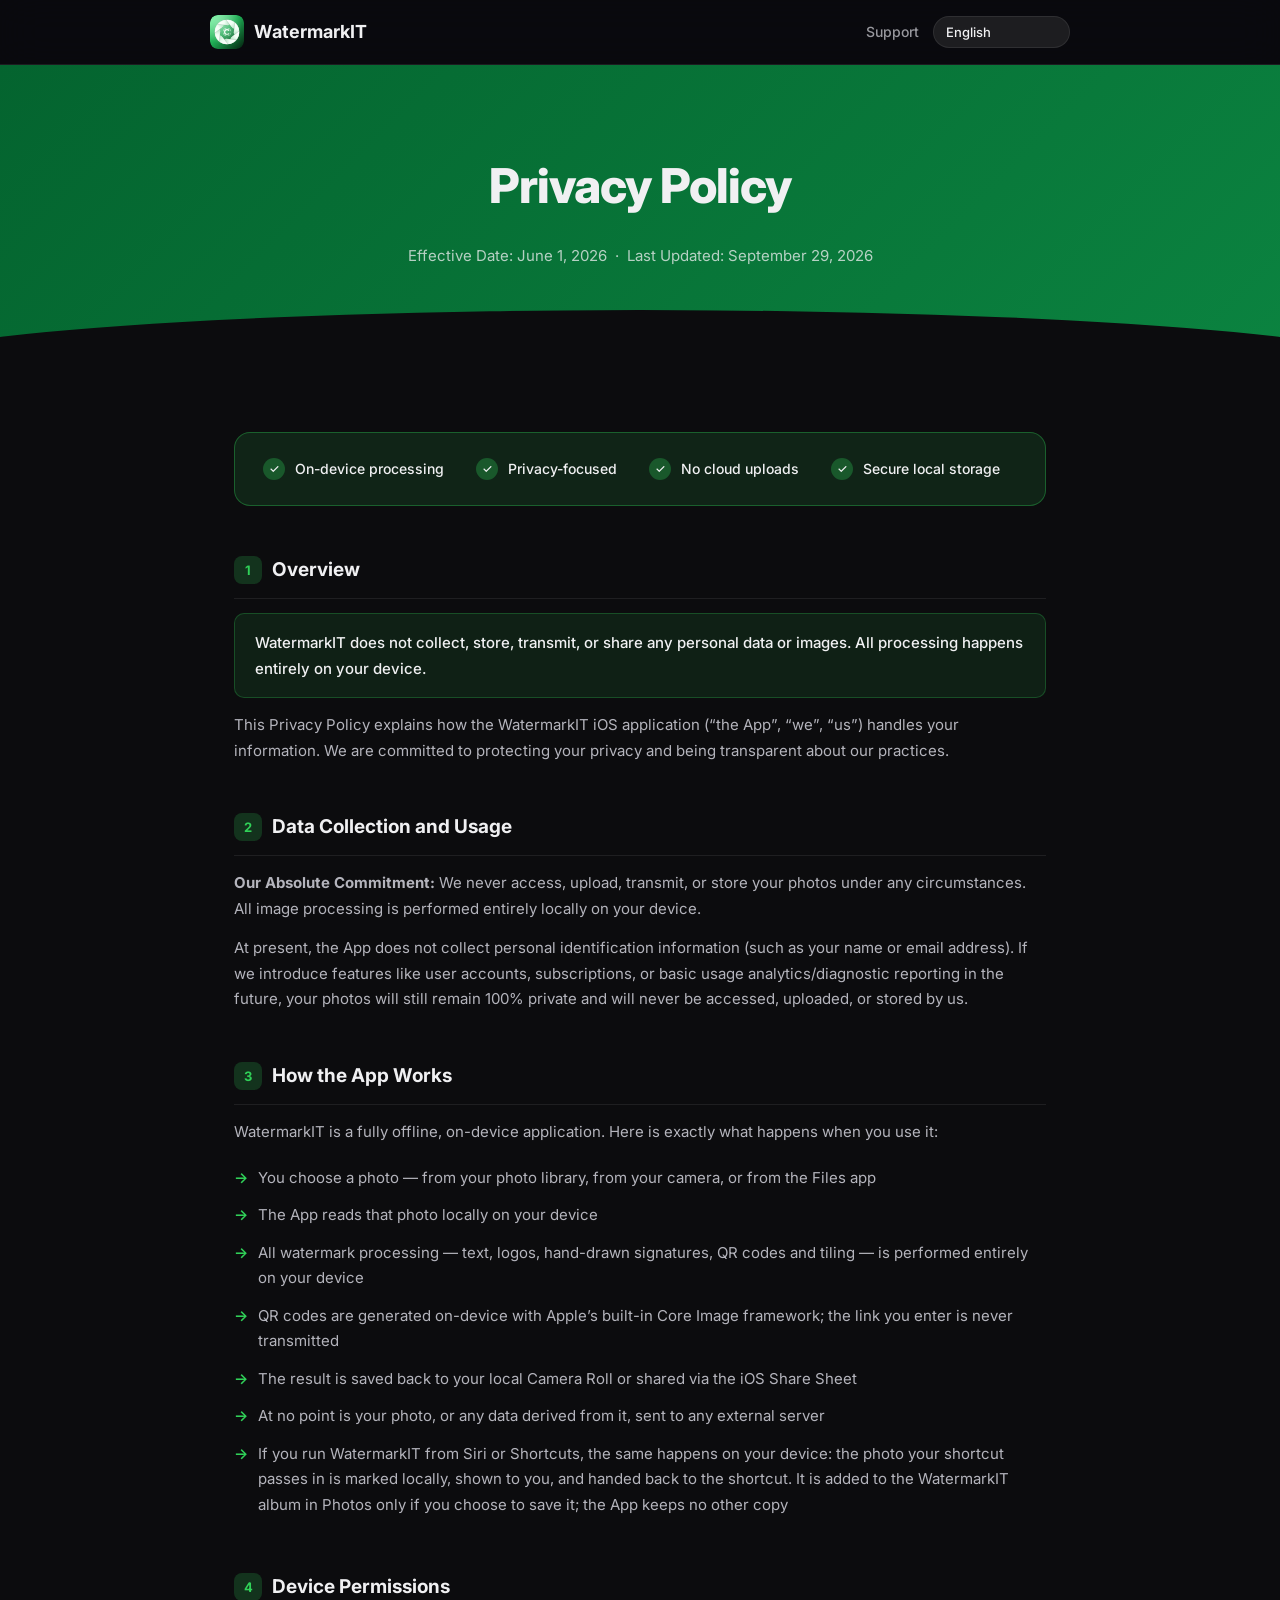
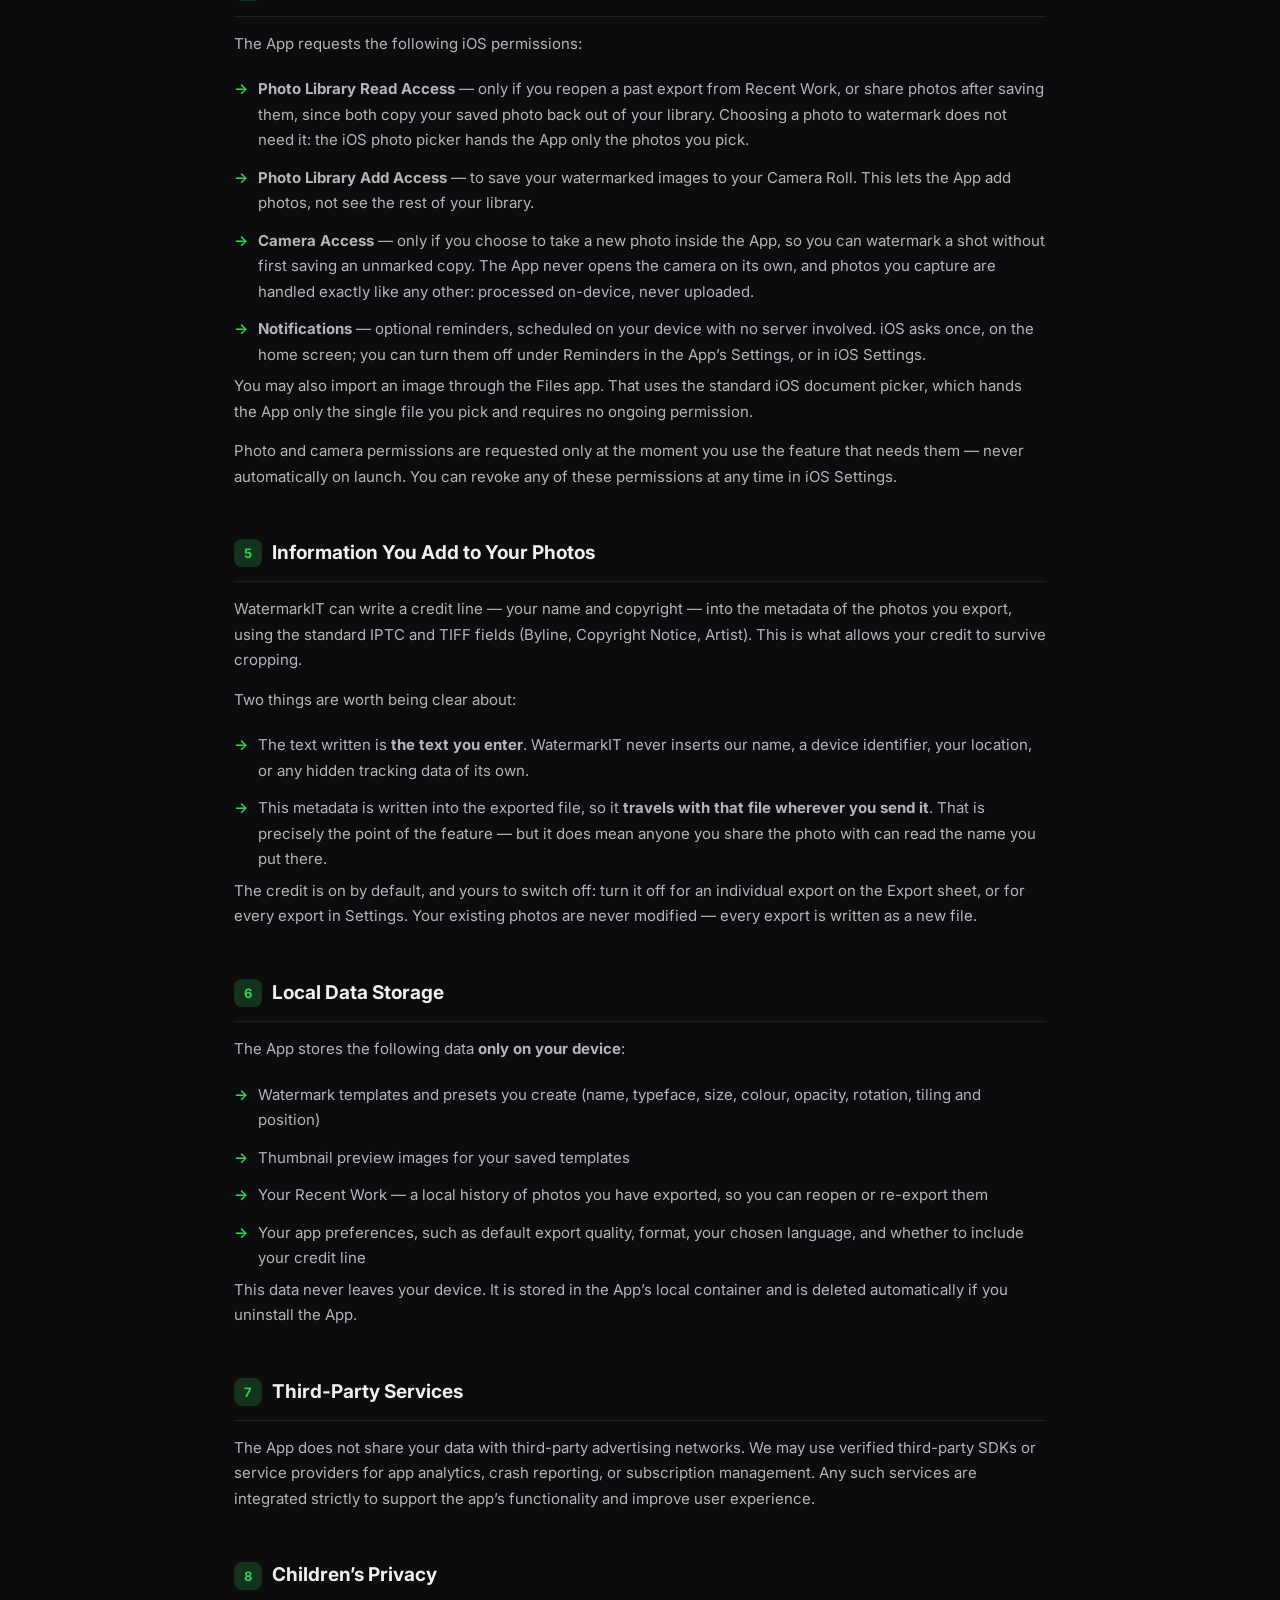
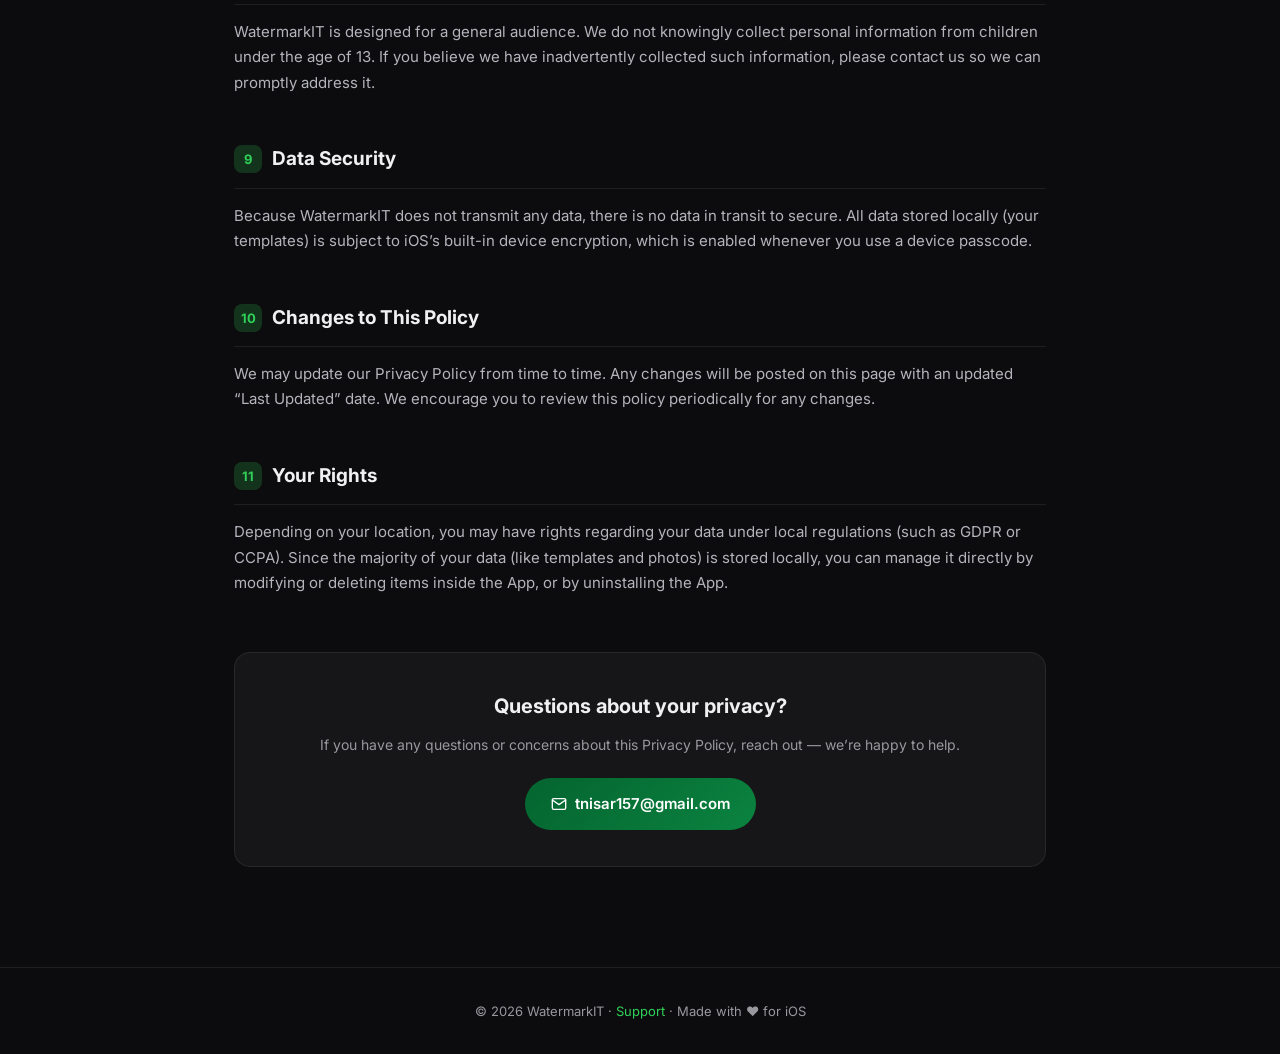
==== commit c25e9a77: "Say what Shortcuts does with the photo now that it offers to save it The Apply Watermark action show" ====
--- a/privacy.html
+++ b/privacy.html
@@ -514,7 +514,7 @@
   "contact.p": "If you have any questions or concerns about this Privacy Policy, reach out — we’re happy to help.",
   "footer.support": "Support",
   "footer.made": "Made with ❤️ for iOS",
-  "s3.li7": "If you run WatermarkIT from Siri or Shortcuts, the same happens on your device: the photo your shortcut passes in is marked locally and handed straight back to the shortcut. The App keeps no copy and adds nothing to Recent Work",
+  "s3.li7": "If you run WatermarkIT from Siri or Shortcuts, the same happens on your device: the photo your shortcut passes in is marked locally, shown to you, and handed back to the shortcut. It is added to the WatermarkIT album in Photos only if you choose to save it; the App keeps no other copy",
   "s4.li4": "<strong>Notifications</strong> — optional reminders, scheduled on your device with no server involved. iOS asks once, on the home screen; you can turn them off under Reminders in the App’s Settings, or in iOS Settings."
  },
  "ar": {
@@ -575,7 +575,7 @@
   "contact.p": "إذا كانت لديك أي أسئلة أو مخاوف بشأن سياسة الخصوصية هذه، تواصل معنا — يسعدنا مساعدتك.",
   "footer.support": "الدعم",
   "footer.made": "صُنع بـ ❤️ لـ iOS",
-  "s3.li7": "إذا شغّلت WatermarkIT من Siri أو الاختصارات، يحدث الأمر نفسه على جهازك: تُعلَّم الصورة التي يمرّرها الاختصار محليًا وتُعاد إليه مباشرةً. لا يحتفظ التطبيق بأي نسخة ولا يضيف شيئًا إلى الأعمال الأخيرة",
+  "s3.li7": "إذا شغّلت WatermarkIT من Siri أو الاختصارات، يحدث الأمر نفسه على جهازك: تُعلَّم الصورة التي يمرّرها الاختصار محليًا وتُعرض عليك ثم تُعاد إليه. ولا تُضاف إلى ألبوم WatermarkIT في الصور إلا إذا اخترت حفظها؛ ولا يحتفظ التطبيق بأي نسخة أخرى",
   "s4.li4": "<strong>الإشعارات</strong> — تذكيرات اختيارية تُجدوَل على جهازك دون أي خادم. يسأل iOS مرة واحدة في الشاشة الرئيسية، ويمكنك إيقافها من «التذكيرات» في إعدادات التطبيق أو من إعدادات iOS."
  },
  "ja": {
@@ -636,7 +636,7 @@
   "contact.p": "本プライバシーポリシーについてご不明な点やご懸念があれば、お気軽にご連絡ください。",
   "footer.support": "サポート",
   "footer.made": "iOS のために ❤️ を込めて",
-  "s3.li7": "Siri やショートカットから WatermarkIT を実行した場合も、処理はすべてデバイス上で行われます。ショートカットから渡された写真はローカルで透かしを入れられ、そのままショートカットに戻されます。アプリはコピーを保持せず、「最近の作業」にも何も追加しません",
+  "s3.li7": "Siri やショートカットから WatermarkIT を実行した場合も、処理はすべてデバイス上で行われます。ショートカットから渡された写真はローカルで透かしを入れられ、あなたに表示されたうえでショートカットに戻されます。「写真」の WatermarkIT アルバムに追加されるのは、保存を選んだときだけです。アプリがそれ以外にコピーを保持することはありません",
   "s4.li4": "<strong>通知</strong> — 任意のリマインダーで、サーバーを使わずデバイス上でスケジュールされます。iOS がホーム画面で一度だけ尋ねます。アプリの「設定」の「リマインダー」、または iOS の設定でオフにできます。"
  },
  "zh-Hans": {
@@ -697,7 +697,7 @@
   "contact.p": "如果您对本隐私政策有任何疑问或顾虑，欢迎联系我们，我们很乐意提供帮助。",
   "footer.support": "支持",
   "footer.made": "为 iOS 用 ❤️ 打造",
-  "s3.li7": "如果你通过 Siri 或快捷指令运行 WatermarkIT，一切同样在你的设备上完成：快捷指令传入的照片在本地加上水印后直接交回快捷指令。App 不会保留副本，也不会向“最近的作品”添加任何内容",
+  "s3.li7": "如果你通过 Siri 或快捷指令运行 WatermarkIT，一切同样在你的设备上完成：快捷指令传入的照片在本地加上水印，显示给你，再交回快捷指令。只有在你选择存储时，它才会被添加到“照片”中的 WatermarkIT 相簿；App 不会保留其他副本",
   "s4.li4": "<strong>通知</strong> — 可选的提醒，在你的设备上排程，不涉及任何服务器。iOS 只会在主屏幕上询问一次；你可以在 App 设置的“提醒”中或 iOS 设置中关闭。"
  },
  "zh-Hant": {
@@ -758,7 +758,7 @@
   "contact.p": "如果您對本隱私權政策有任何疑問或疑慮，歡迎與我們聯絡，我們很樂意提供協助。",
   "footer.support": "支援",
   "footer.made": "為 iOS 用 ❤️ 打造",
-  "s3.li7": "如果你透過 Siri 或捷徑執行 WatermarkIT，一切同樣在你的裝置上完成：捷徑傳入的照片在本機加上浮水印後直接交回捷徑。App 不會保留副本，也不會在「最近的作品」加入任何內容",
+  "s3.li7": "如果你透過 Siri 或捷徑執行 WatermarkIT，一切同樣在你的裝置上完成：捷徑傳入的照片在本機加上浮水印，顯示給你，再交回捷徑。只有在你選擇儲存時，它才會加入「照片」中的 WatermarkIT 相簿；App 不會保留其他副本",
   "s4.li4": "<strong>通知</strong> — 可選的提醒，在你的裝置上排程，不涉及任何伺服器。iOS 只會在主畫面詢問一次；你可以在 App 設定的「提醒」或 iOS 設定中關閉。"
  },
  "fr": {
@@ -819,7 +819,7 @@
   "contact.p": "Si vous avez des questions ou des préoccupations concernant cette politique de confidentialité, contactez-nous — nous serons heureux de vous aider.",
   "footer.support": "Assistance",
   "footer.made": "Conçu avec ❤️ pour iOS",
-  "s3.li7": "Si vous lancez WatermarkIT depuis Siri ou Raccourcis, tout se passe de la même façon sur votre appareil : la photo transmise par votre raccourci est marquée localement puis lui est directement renvoyée. L’App n’en garde aucune copie et n’ajoute rien aux Travaux récents",
+  "s3.li7": "Si vous lancez WatermarkIT depuis Siri ou Raccourcis, tout se passe de la même façon sur votre appareil : la photo transmise par votre raccourci est marquée localement, vous est montrée, puis lui est renvoyée. Elle n’est ajoutée à l’album WatermarkIT de Photos que si vous choisissez de l’enregistrer ; l’App n’en garde aucune autre copie",
   "s4.li4": "<strong>Notifications</strong> — des rappels facultatifs, programmés sur votre appareil sans aucun serveur. iOS pose la question une seule fois, sur l’écran d’accueil ; vous pouvez les désactiver sous Rappels dans les Réglages de l’App, ou dans les Réglages d’iOS."
  },
  "de": {
@@ -880,7 +880,7 @@
   "contact.p": "Falls Sie Fragen oder Bedenken zu dieser Datenschutzerklärung haben, melden Sie sich bei uns — wir helfen Ihnen gerne weiter.",
   "footer.support": "Support",
   "footer.made": "Mit ❤️ für iOS gemacht",
-  "s3.li7": "Wenn Sie WatermarkIT über Siri oder Kurzbefehle ausführen, geschieht dasselbe auf Ihrem Gerät: Das Foto, das Ihr Kurzbefehl übergibt, wird lokal markiert und direkt an den Kurzbefehl zurückgegeben. Die App behält keine Kopie und fügt „Zuletzt bearbeitet“ nichts hinzu",
+  "s3.li7": "Wenn Sie WatermarkIT über Siri oder Kurzbefehle ausführen, geschieht dasselbe auf Ihrem Gerät: Das Foto, das Ihr Kurzbefehl übergibt, wird lokal markiert, Ihnen angezeigt und an den Kurzbefehl zurückgegeben. Zum WatermarkIT-Album in Fotos wird es nur hinzugefügt, wenn Sie es sichern möchten; eine andere Kopie behält die App nicht",
   "s4.li4": "<strong>Mitteilungen</strong> — optionale Erinnerungen, die auf Ihrem Gerät geplant werden, ganz ohne Server. iOS fragt einmal, auf dem Startbildschirm; Sie können sie unter „Erinnerungen“ in den Einstellungen der App oder in den iOS-Einstellungen ausschalten."
  },
  "ru": {
@@ -941,7 +941,7 @@
   "contact.p": "Если у вас есть вопросы или опасения по поводу этой политики конфиденциальности, свяжитесь с нами — мы будем рады помочь.",
   "footer.support": "Поддержка",
   "footer.made": "Сделано с ❤️ для iOS",
-  "s3.li7": "Если вы запускаете WatermarkIT через Siri или Команды, всё так же происходит на вашем устройстве: фото, переданное командой, обрабатывается локально и сразу возвращается в команду. Приложение не хранит копию и ничего не добавляет в «Недавние работы»",
+  "s3.li7": "Если вы запускаете WatermarkIT через Siri или Команды, всё так же происходит на вашем устройстве: фото, переданное командой, обрабатывается локально, показывается вам и возвращается в команду. В альбом WatermarkIT в «Фото» оно добавляется, только если вы решите его сохранить; других копий Приложение не хранит",
   "s4.li4": "<strong>Уведомления</strong> — необязательные напоминания, которые планируются на вашем устройстве без участия сервера. iOS спрашивает один раз, на главном экране; отключить их можно в разделе «Напоминания» в настройках Приложения или в настройках iOS."
  },
  "nl": {
@@ -1002,7 +1002,7 @@
   "contact.p": "Heb je vragen of zorgen over dit privacybeleid? Neem contact met ons op — we helpen je graag verder.",
   "footer.support": "Ondersteuning",
   "footer.made": "Gemaakt met ❤️ voor iOS",
-  "s3.li7": "Als je WatermarkIT via Siri of Opdrachten gebruikt, gebeurt hetzelfde op je apparaat: de foto die je opdracht doorgeeft, wordt lokaal gemarkeerd en direct teruggegeven aan de opdracht. De App bewaart geen kopie en voegt niets toe aan Recent werk",
+  "s3.li7": "Als je WatermarkIT via Siri of Opdrachten gebruikt, gebeurt hetzelfde op je apparaat: de foto die je opdracht doorgeeft, wordt lokaal gemarkeerd, aan je getoond en teruggegeven aan de opdracht. Hij wordt alleen aan het WatermarkIT-album in Foto’s toegevoegd als je ervoor kiest hem te bewaren; de App bewaart geen andere kopie",
   "s4.li4": "<strong>Meldingen</strong> — optionele herinneringen, gepland op je apparaat zonder enige server. iOS vraagt het één keer, op het beginscherm; je kunt ze uitzetten onder Herinneringen in de instellingen van de App, of in de iOS-instellingen."
  },
  "vi": {
@@ -1063,7 +1063,7 @@
   "contact.p": "Nếu bạn có bất kỳ câu hỏi hoặc lo ngại nào về Chính sách Quyền riêng tư này, hãy liên hệ với chúng tôi — chúng tôi rất sẵn lòng giúp đỡ.",
   "footer.support": "Hỗ trợ",
   "footer.made": "Được làm với ❤️ cho iOS",
-  "s3.li7": "Nếu bạn chạy WatermarkIT từ Siri hoặc Phím tắt, mọi thứ cũng diễn ra trên thiết bị: ảnh mà phím tắt truyền vào được đánh dấu cục bộ và trả thẳng về phím tắt. Ứng dụng không giữ bản sao nào và không thêm gì vào Việc gần đây",
+  "s3.li7": "Nếu bạn chạy WatermarkIT từ Siri hoặc Phím tắt, mọi thứ cũng diễn ra trên thiết bị: ảnh mà phím tắt truyền vào được đánh dấu cục bộ, hiển thị cho bạn và trả về phím tắt. Ảnh chỉ được thêm vào album WatermarkIT trong Ảnh nếu bạn chọn lưu; Ứng dụng không giữ bản sao nào khác",
   "s4.li4": "<strong>Thông báo</strong> — nhắc nhở tùy chọn, được lên lịch trên thiết bị mà không cần máy chủ nào. iOS chỉ hỏi một lần, trên màn hình chính; bạn có thể tắt trong mục Nhắc nhở ở Cài đặt của Ứng dụng, hoặc trong Cài đặt iOS."
  },
  "tr": {
@@ -1124,7 +1124,7 @@
   "contact.p": "Bu Gizlilik Politikası hakkında herhangi bir sorunuz veya endişeniz varsa bize ulaşın — yardımcı olmaktan memnuniyet duyarız.",
   "footer.support": "Destek",
   "footer.made": "iOS için ❤️ ile yapıldı",
-  "s3.li7": "WatermarkIT’i Siri veya Kestirmeler’den çalıştırırsanız aynı şey cihazınızda olur: kestirmenizin verdiği fotoğraf yerel olarak işaretlenir ve doğrudan kestirmeye geri verilir. Uygulama hiçbir kopya saklamaz ve Son çalışmalar’a bir şey eklemez",
+  "s3.li7": "WatermarkIT’i Siri veya Kestirmeler’den çalıştırırsanız aynı şey cihazınızda olur: kestirmenizin verdiği fotoğraf yerel olarak işaretlenir, size gösterilir ve kestirmeye geri verilir. Fotoğraflar’daki WatermarkIT albümüne yalnızca kaydetmeyi seçerseniz eklenir; Uygulama başka bir kopya saklamaz",
   "s4.li4": "<strong>Bildirimler</strong> — isteğe bağlı hatırlatıcılar; hiçbir sunucu olmadan cihazınızda planlanır. iOS yalnızca bir kez, ana ekranda sorar; bunları Uygulama Ayarları’ndaki Hatırlatıcılar bölümünden ya da iOS Ayarları’ndan kapatabilirsiniz."
  },
  "es-MX": {
@@ -1185,7 +1185,7 @@
   "contact.p": "Si tienes alguna pregunta o inquietud sobre esta Política de Privacidad, contáctanos — con gusto te ayudamos.",
   "footer.support": "Soporte",
   "footer.made": "Hecho con ❤️ para iOS",
-  "s3.li7": "Si ejecutas WatermarkIT desde Siri o Atajos, ocurre lo mismo en tu dispositivo: la foto que pasa tu atajo se marca localmente y se devuelve directamente al atajo. La App no guarda ninguna copia ni agrega nada a Trabajos recientes",
+  "s3.li7": "Si ejecutas WatermarkIT desde Siri o Atajos, ocurre lo mismo en tu dispositivo: la foto que pasa tu atajo se marca localmente, se te muestra y se devuelve al atajo. Solo se agrega al álbum WatermarkIT de Fotos si eliges guardarla; la App no guarda ninguna otra copia",
   "s4.li4": "<strong>Notificaciones</strong> — recordatorios opcionales, programados en tu dispositivo sin ningún servidor. iOS lo pregunta una sola vez, en la pantalla de inicio; puedes desactivarlos en Recordatorios dentro de los Ajustes de la App, o en los Ajustes de iOS."
  },
  "pt-BR": {
@@ -1246,7 +1246,7 @@
   "contact.p": "Se você tiver alguma dúvida ou preocupação sobre esta Política de Privacidade, fale conosco — teremos prazer em ajudar.",
   "footer.support": "Suporte",
   "footer.made": "Feito com ❤️ para iOS",
-  "s3.li7": "Se você executar o WatermarkIT pela Siri ou pelos Atalhos, o mesmo acontece no seu dispositivo: a foto que o atalho passa é marcada localmente e devolvida direto ao atalho. O App não guarda nenhuma cópia e não adiciona nada a Trabalhos recentes",
+  "s3.li7": "Se você executar o WatermarkIT pela Siri ou pelos Atalhos, o mesmo acontece no seu dispositivo: a foto que o atalho passa é marcada localmente, mostrada a você e devolvida ao atalho. Ela só é adicionada ao álbum WatermarkIT no Fotos se você escolher salvá-la; o App não guarda nenhuma outra cópia",
   "s4.li4": "<strong>Notificações</strong> — lembretes opcionais, agendados no seu dispositivo sem nenhum servidor. O iOS pergunta uma única vez, na tela inicial; você pode desativá-los em Lembretes nos Ajustes do App, ou nos Ajustes do iOS."
  },
  "zh-HK": {
@@ -1307,7 +1307,7 @@
   "contact.p": "如果你對呢份私隱政策有任何問題或者疑慮，歡迎聯絡我哋——我哋好樂意幫手。",
   "footer.support": "支援",
   "footer.made": "為 iOS 用 ❤️ 打造",
-  "s3.li7": "如果你透過 Siri 或者捷徑執行 WatermarkIT，一樣係喺你部機度完成：捷徑傳入嚟嘅相片喺本機加上浮水印，再直接交返畀捷徑。App 唔會保留任何副本，亦唔會喺「最近的作品」加任何嘢",
+  "s3.li7": "如果你透過 Siri 或者捷徑執行 WatermarkIT，一樣係喺你部機度完成：捷徑傳入嚟嘅相片喺本機加上浮水印，顯示畀你睇，再交返畀捷徑。只有你揀儲存，佢先會加入「相片」入面嘅 WatermarkIT 相簿；App 唔會保留其他副本",
   "s4.li4": "<strong>通知</strong> — 可選嘅提醒，喺你部機度排程，唔涉及任何伺服器。iOS 只會喺主畫面問一次；你可以喺 App 設定嘅「提醒」或者 iOS 設定度關閉。"
  },
  "es-ES": {
@@ -1368,7 +1368,7 @@
   "contact.p": "Si tienes alguna pregunta o duda sobre esta política de privacidad, ponte en contacto con nosotros — estaremos encantados de ayudarte.",
   "footer.support": "Soporte",
   "footer.made": "Hecho con ❤️ para iOS",
-  "s3.li7": "Si ejecutas WatermarkIT desde Siri o Atajos, ocurre lo mismo en tu dispositivo: la foto que pasa tu atajo se marca localmente y se devuelve directamente al atajo. La App no guarda ninguna copia ni añade nada a Trabajos recientes",
+  "s3.li7": "Si ejecutas WatermarkIT desde Siri o Atajos, ocurre lo mismo en tu dispositivo: la foto que pasa tu atajo se marca localmente, se te muestra y se devuelve al atajo. Solo se añade al álbum WatermarkIT de Fotos si eliges guardarla; la App no guarda ninguna otra copia",
   "s4.li4": "<strong>Notificaciones</strong> — recordatorios opcionales, programados en tu dispositivo sin ningún servidor. iOS lo pregunta una sola vez, en la pantalla de inicio; puedes desactivarlos en Recordatorios dentro de los Ajustes de la App, o en los Ajustes de iOS."
  }
 };
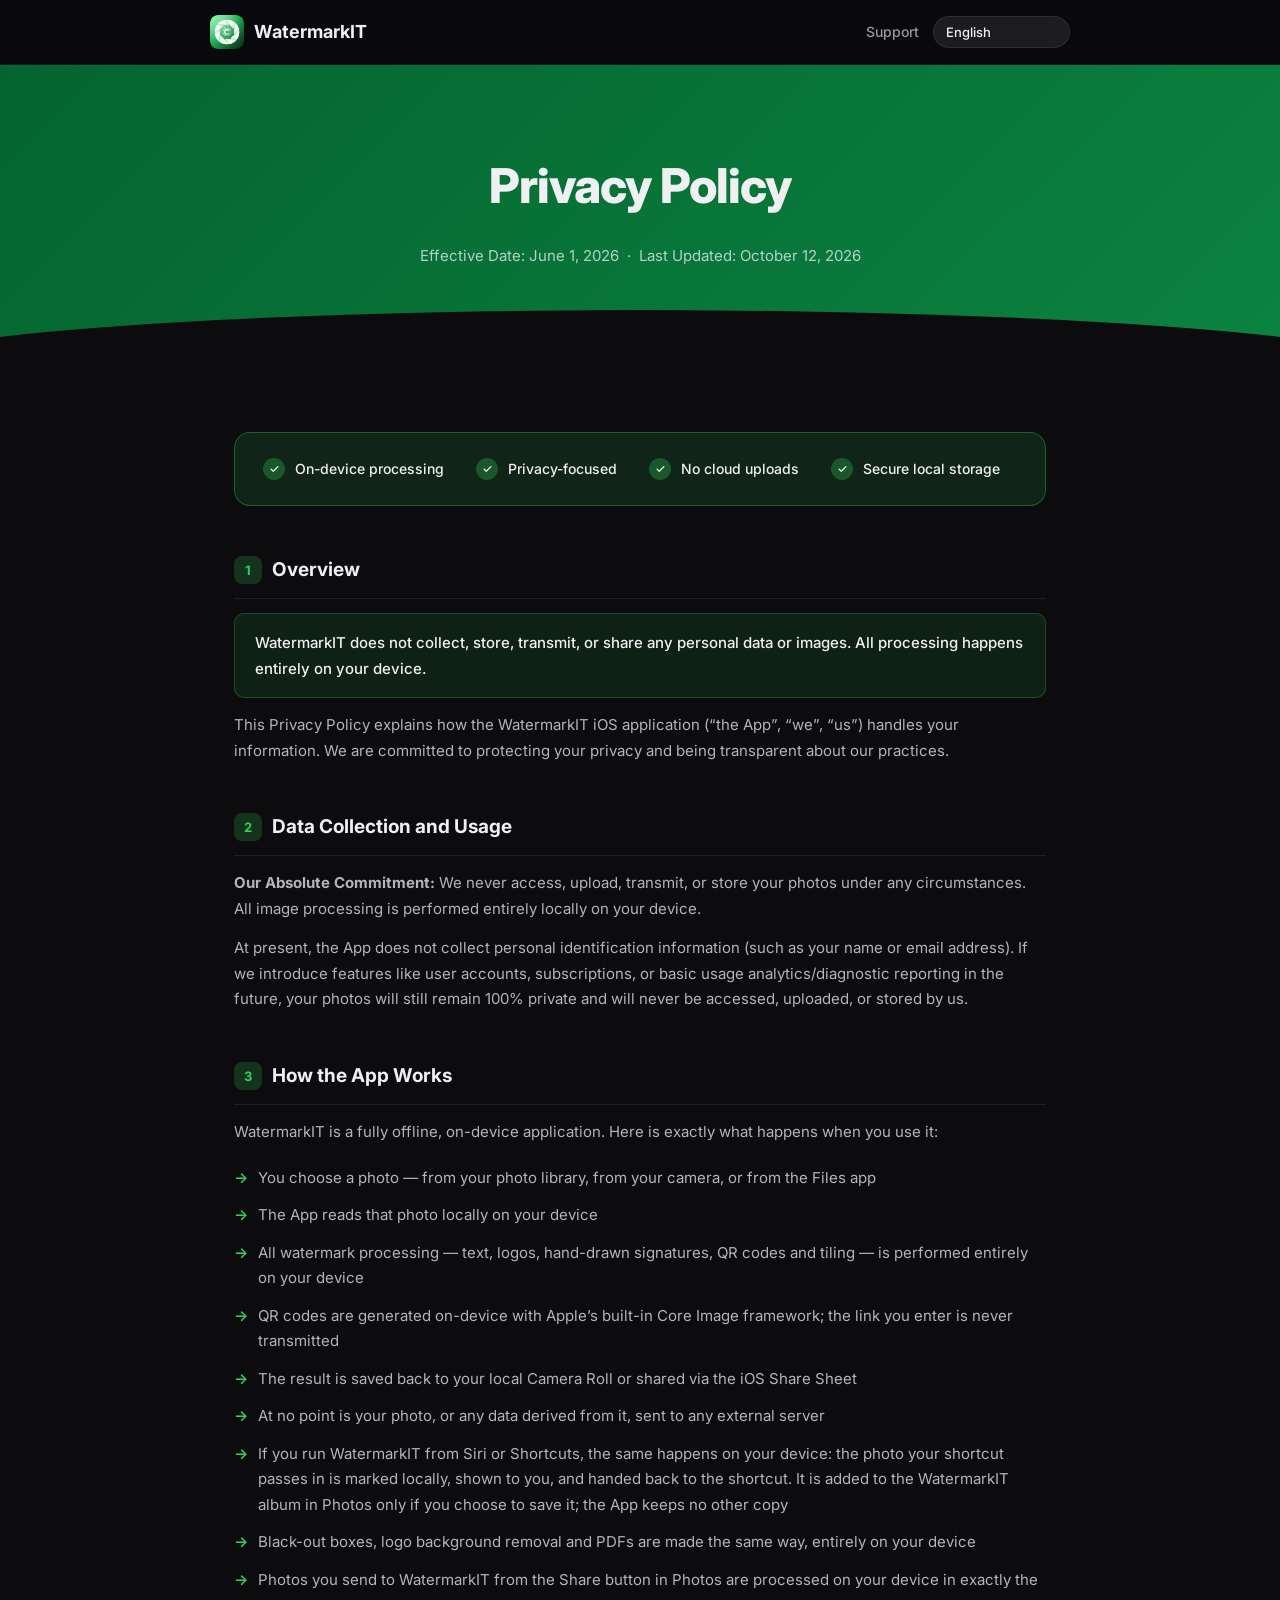
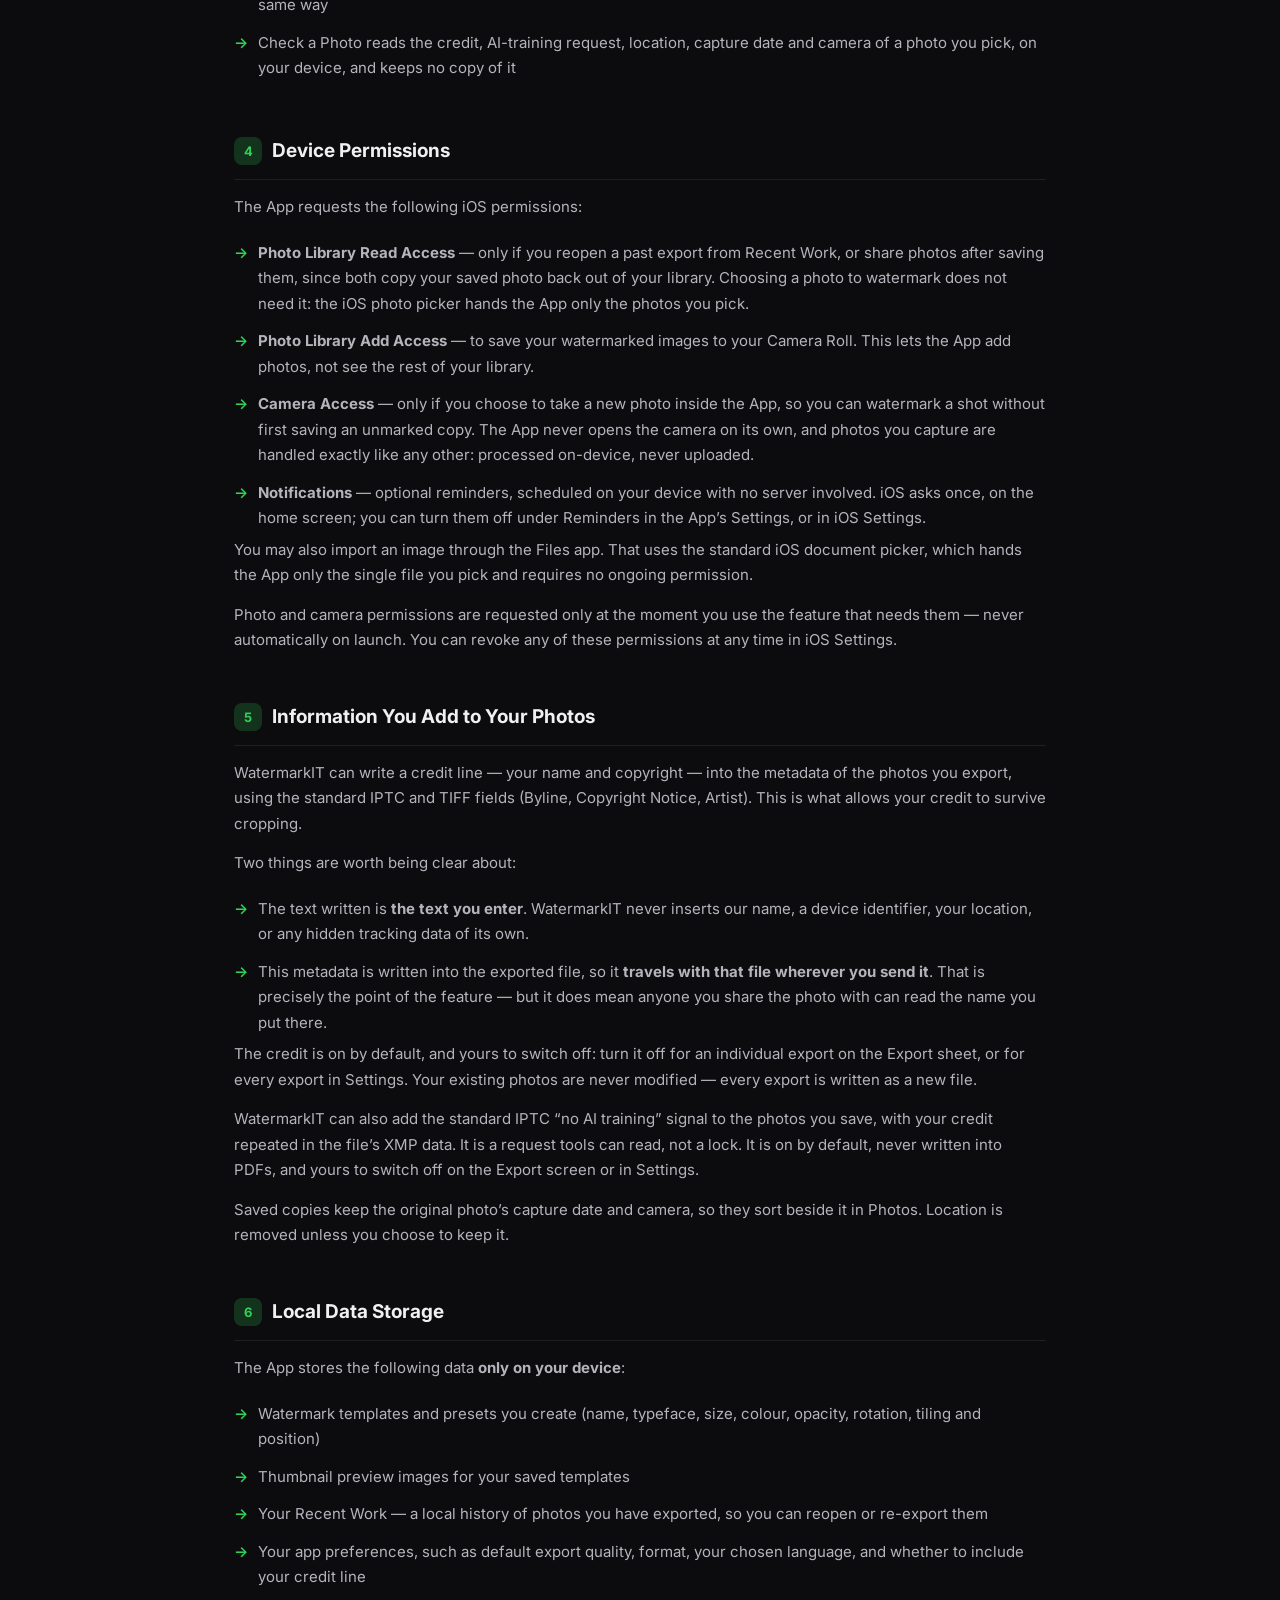
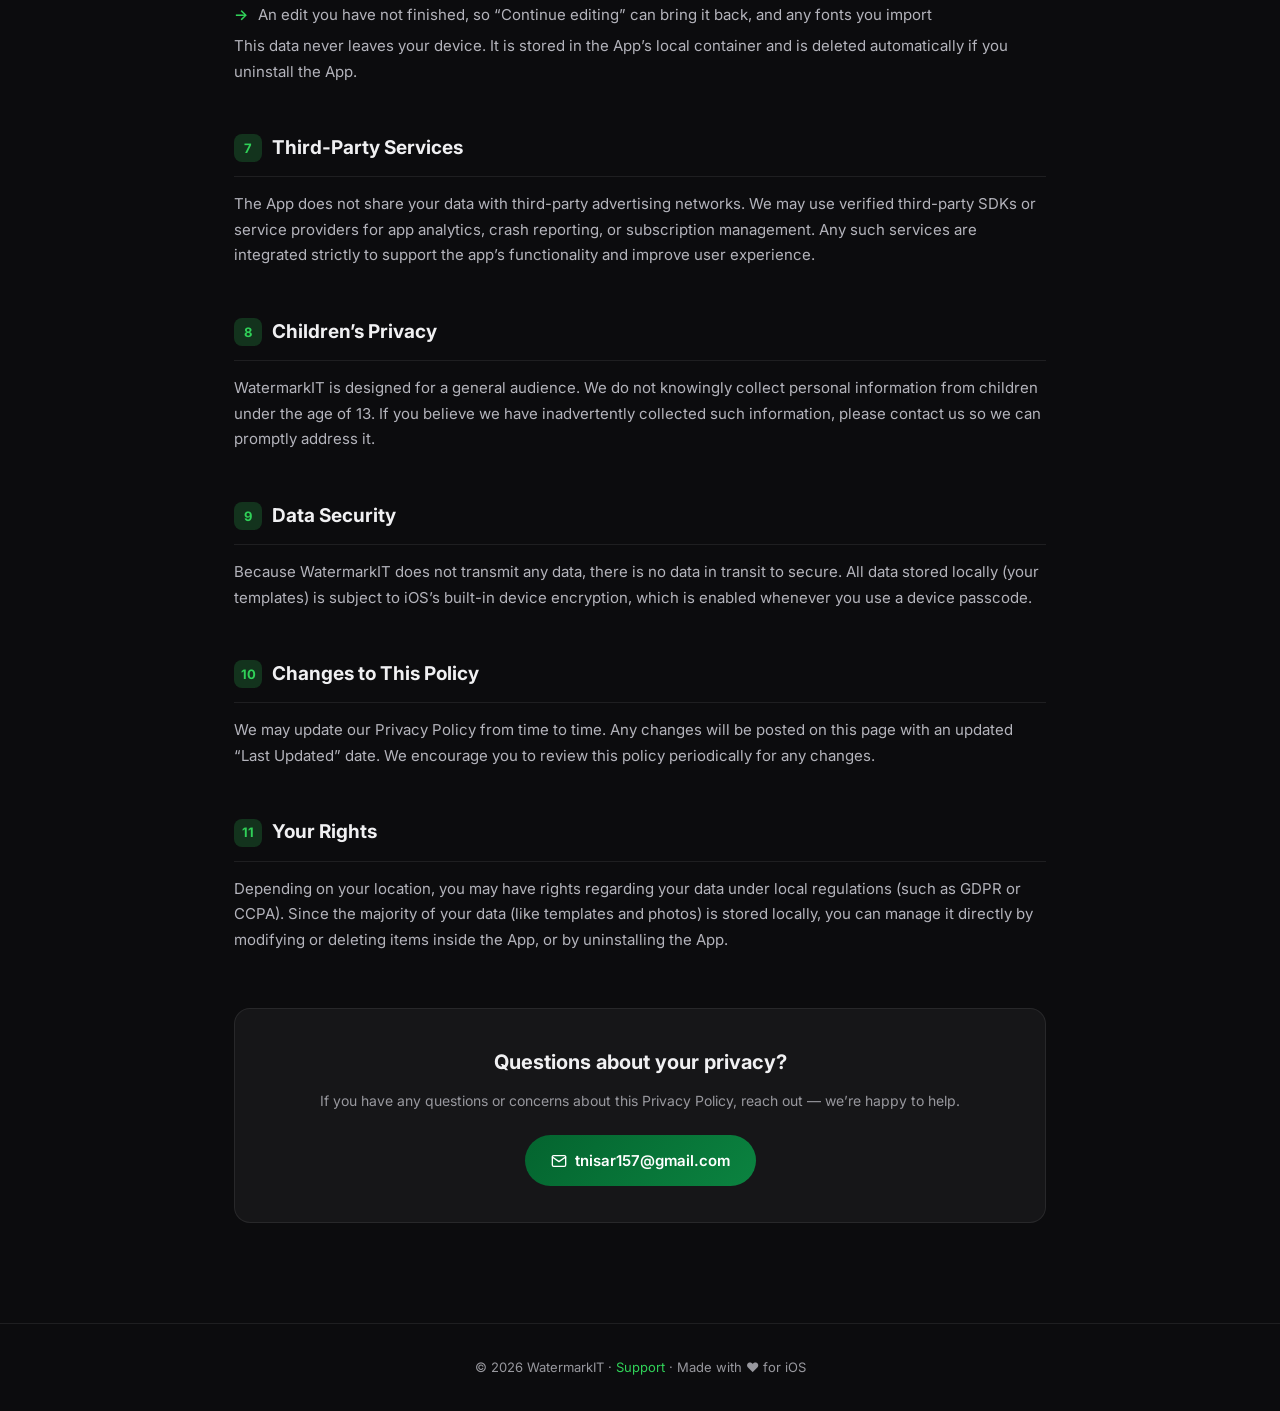
==== commit eaf4440e: "Describe 1.2.1: ID copies, black-out boxes, PDF and Check a Photo The home page gets cards for safe " ====
--- a/privacy.html
+++ b/privacy.html
@@ -374,6 +374,9 @@
           <li data-i18n="s3.li5"></li>
           <li data-i18n="s3.li6"></li>
           <li data-i18n="s3.li7"></li>
+          <li data-i18n="s3.li8"></li>
+          <li data-i18n="s3.li9"></li>
+          <li data-i18n="s3.li10"></li>
         </ul>
       </div>
 
@@ -399,6 +402,8 @@
           <li data-i18n="s5.li2"></li>
         </ul>
         <p data-i18n="s5.p3"></p>
+        <p data-i18n="s5.p4"></p>
+        <p data-i18n="s5.p5"></p>
       </div>
 
       <div class="policy-section">
@@ -409,6 +414,7 @@
           <li data-i18n="s6.li2"></li>
           <li data-i18n="s6.li3"></li>
           <li data-i18n="s6.li4"></li>
+          <li data-i18n="s6.li5"></li>
         </ul>
         <p data-i18n="s6.p2"></p>
       </div>
@@ -460,7 +466,7 @@
   "nav.support": "Support",
   "lang.label": "Language",
   "hero.title": "Privacy Policy",
-  "hero.meta": "Effective Date: June 1, 2026 &nbsp;·&nbsp; Last Updated: September 29, 2026",
+  "hero.meta": "Effective Date: June 1, 2026 &nbsp;·&nbsp; Last Updated: October 12, 2026",
   "trans.note": "",
   "sum.1": "On-device processing",
   "sum.2": "Privacy-focused",
@@ -515,13 +521,19 @@
   "footer.support": "Support",
   "footer.made": "Made with ❤️ for iOS",
   "s3.li7": "If you run WatermarkIT from Siri or Shortcuts, the same happens on your device: the photo your shortcut passes in is marked locally, shown to you, and handed back to the shortcut. It is added to the WatermarkIT album in Photos only if you choose to save it; the App keeps no other copy",
-  "s4.li4": "<strong>Notifications</strong> — optional reminders, scheduled on your device with no server involved. iOS asks once, on the home screen; you can turn them off under Reminders in the App’s Settings, or in iOS Settings."
+  "s4.li4": "<strong>Notifications</strong> — optional reminders, scheduled on your device with no server involved. iOS asks once, on the home screen; you can turn them off under Reminders in the App’s Settings, or in iOS Settings.",
+  "s3.li8": "Black-out boxes, logo background removal and PDFs are made the same way, entirely on your device",
+  "s3.li9": "Photos you send to WatermarkIT from the Share button in Photos are processed on your device in exactly the same way",
+  "s3.li10": "Check a Photo reads the credit, AI-training request, location, capture date and camera of a photo you pick, on your device, and keeps no copy of it",
+  "s5.p4": "WatermarkIT can also add the standard IPTC “no AI training” signal to the photos you save, with your credit repeated in the file’s XMP data. It is a request tools can read, not a lock. It is on by default, never written into PDFs, and yours to switch off on the Export screen or in Settings.",
+  "s5.p5": "Saved copies keep the original photo’s capture date and camera, so they sort beside it in Photos. Location is removed unless you choose to keep it.",
+  "s6.li5": "An edit you have not finished, so “Continue editing” can bring it back, and any fonts you import"
  },
  "ar": {
   "nav.support": "الدعم",
   "lang.label": "اللغة",
   "hero.title": "سياسة الخصوصية",
-  "hero.meta": "تاريخ السريان: 1 يونيو 2026 &nbsp;·&nbsp; آخر تحديث: 29 سبتمبر 2026",
+  "hero.meta": "تاريخ السريان: 1 يونيو 2026 &nbsp;·&nbsp; آخر تحديث: 12 أكتوبر 2026",
   "trans.note": "هذه الترجمة مقدّمة للتسهيل فقط، والنسخة الإنجليزية هي المرجع المعتمد.",
   "sum.1": "معالجة على الجهاز",
   "sum.2": "تركّز على الخصوصية",
@@ -576,13 +588,19 @@
   "footer.support": "الدعم",
   "footer.made": "صُنع بـ ❤️ لـ iOS",
   "s3.li7": "إذا شغّلت WatermarkIT من Siri أو الاختصارات، يحدث الأمر نفسه على جهازك: تُعلَّم الصورة التي يمرّرها الاختصار محليًا وتُعرض عليك ثم تُعاد إليه. ولا تُضاف إلى ألبوم WatermarkIT في الصور إلا إذا اخترت حفظها؛ ولا يحتفظ التطبيق بأي نسخة أخرى",
-  "s4.li4": "<strong>الإشعارات</strong> — تذكيرات اختيارية تُجدوَل على جهازك دون أي خادم. يسأل iOS مرة واحدة في الشاشة الرئيسية، ويمكنك إيقافها من «التذكيرات» في إعدادات التطبيق أو من إعدادات iOS."
+  "s4.li4": "<strong>الإشعارات</strong> — تذكيرات اختيارية تُجدوَل على جهازك دون أي خادم. يسأل iOS مرة واحدة في الشاشة الرئيسية، ويمكنك إيقافها من «التذكيرات» في إعدادات التطبيق أو من إعدادات iOS.",
+  "s3.li8": "تُنشأ مربعات التعتيم وإزالة خلفية الشعار وملفات PDF بالطريقة نفسها، على جهازك بالكامل",
+  "s3.li9": "الصور التي ترسلها إلى WatermarkIT من زر «مشاركة» في تطبيق الصور تُعالَج على جهازك بالطريقة نفسها تمامًا",
+  "s3.li10": "تقرأ ميزة «افحص صورة» النسبة وطلب عدم تدريب الذكاء الاصطناعي والموقع وتاريخ الالتقاط والكاميرا من الصورة التي تختارها، على جهازك، ولا تحتفظ بأي نسخة منها",
+  "s5.p4": "ويمكن لـ WatermarkIT أيضًا إضافة إشارة IPTC القياسية «عدم التدريب بالذكاء الاصطناعي» إلى الصور التي تحفظها، مع تكرار نسبتك في بيانات XMP داخل الملف. إنها طلب تقرؤه الأدوات، وليست قفلًا. وهي مفعّلة افتراضيًا، ولا تُكتب أبدًا في ملفات PDF، ويمكنك إيقافها من شاشة «تصدير» أو من «الإعدادات».",
+  "s5.p5": "تحتفظ النسخ المحفوظة بتاريخ التقاط الصورة الأصلية والكاميرا، لتظهر بجانبها في تطبيق الصور. ويُحذف الموقع ما لم تختر الإبقاء عليه.",
+  "s6.li5": "تعديل لم تُكمله بعد، لتعيده «متابعة التعديل»، وأي خطوط تستوردها"
  },
  "ja": {
   "nav.support": "サポート",
   "lang.label": "言語",
   "hero.title": "プライバシーポリシー",
-  "hero.meta": "発効日: 2026年6月1日 &nbsp;·&nbsp; 最終更新: 2026年9月29日",
+  "hero.meta": "発効日: 2026年6月1日 &nbsp;·&nbsp; 最終更新: 2026年10月12日",
   "trans.note": "この翻訳は便宜上のものであり、正文は英語版です。",
   "sum.1": "デバイス内で処理",
   "sum.2": "プライバシー重視",
@@ -637,13 +655,19 @@
   "footer.support": "サポート",
   "footer.made": "iOS のために ❤️ を込めて",
   "s3.li7": "Siri やショートカットから WatermarkIT を実行した場合も、処理はすべてデバイス上で行われます。ショートカットから渡された写真はローカルで透かしを入れられ、あなたに表示されたうえでショートカットに戻されます。「写真」の WatermarkIT アルバムに追加されるのは、保存を選んだときだけです。アプリがそれ以外にコピーを保持することはありません",
-  "s4.li4": "<strong>通知</strong> — 任意のリマインダーで、サーバーを使わずデバイス上でスケジュールされます。iOS がホーム画面で一度だけ尋ねます。アプリの「設定」の「リマインダー」、または iOS の設定でオフにできます。"
+  "s4.li4": "<strong>通知</strong> — 任意のリマインダーで、サーバーを使わずデバイス上でスケジュールされます。iOS がホーム画面で一度だけ尋ねます。アプリの「設定」の「リマインダー」、または iOS の設定でオフにできます。",
+  "s3.li8": "黒塗りのボックス、ロゴの背景削除、PDF も同じように、すべてデバイス上で作成されます",
+  "s3.li9": "「写真」の「共有」ボタンから WatermarkIT に送った写真も、まったく同じようにデバイス上で処理されます",
+  "s3.li10": "「写真をチェック」は、選んだ写真のクレジット、AI学習の拒否、位置情報、撮影日時、カメラをデバイス上で読み取り、写真のコピーは保持しません",
+  "s5.p4": "WatermarkIT は、保存する写真に標準の IPTC「AI学習不可」シグナルを加え、クレジットをファイルの XMP データにも記録できます。ツールが読み取れる意思表示であり、ロックではありません。初期設定でオンになっており、PDF には書き込まれず、書き出し画面または「設定」でオフにできます。",
+  "s5.p5": "保存したコピーには元の写真の撮影日時とカメラが残るため、「写真」で元の写真の隣に並びます。位置情報は、残すと選ばない限り削除されます。",
+  "s6.li5": "「編集を続ける」で戻れるよう、途中の編集内容、および読み込んだフォント"
  },
  "zh-Hans": {
   "nav.support": "支持",
   "lang.label": "语言",
   "hero.title": "隐私政策",
-  "hero.meta": "生效日期：2026 年 6 月 1 日 &nbsp;·&nbsp; 最后更新：2026 年 9 月 29 日",
+  "hero.meta": "生效日期：2026 年 6 月 1 日 &nbsp;·&nbsp; 最后更新：2026 年 10 月 12 日",
   "trans.note": "本译文仅供参考，以英文版为准。",
   "sum.1": "设备端处理",
   "sum.2": "注重隐私",
@@ -698,13 +722,19 @@
   "footer.support": "支持",
   "footer.made": "为 iOS 用 ❤️ 打造",
   "s3.li7": "如果你通过 Siri 或快捷指令运行 WatermarkIT，一切同样在你的设备上完成：快捷指令传入的照片在本地加上水印，显示给你，再交回快捷指令。只有在你选择存储时，它才会被添加到“照片”中的 WatermarkIT 相簿；App 不会保留其他副本",
-  "s4.li4": "<strong>通知</strong> — 可选的提醒，在你的设备上排程，不涉及任何服务器。iOS 只会在主屏幕上询问一次；你可以在 App 设置的“提醒”中或 iOS 设置中关闭。"
+  "s4.li4": "<strong>通知</strong> — 可选的提醒，在你的设备上排程，不涉及任何服务器。iOS 只会在主屏幕上询问一次；你可以在 App 设置的“提醒”中或 iOS 设置中关闭。",
+  "s3.li8": "涂黑方块、标志背景移除与 PDF 也以同样的方式完全在你的设备上生成",
+  "s3.li9": "你从“照片”的“共享”按钮发送到 WatermarkIT 的照片，也完全以同样的方式在你的设备上处理",
+  "s3.li10": "“检查照片”在你的设备上读取所选照片的署名、AI 训练请求、位置、拍摄日期与相机，不保留任何副本",
+  "s5.p4": "WatermarkIT 还可以在你存储的照片中加入标准的 IPTC“禁止 AI 训练”标记，并在文件的 XMP 数据中重复写入你的署名。这是工具可读取的请求，而不是锁。默认开启，从不写入 PDF，你可以在导出界面或“设置”中关闭。",
+  "s5.p5": "存储的副本保留原照片的拍摄日期与相机，因此在“照片”中会排在原照片旁边。除非你选择保留，否则会移除位置信息。",
+  "s6.li5": "尚未完成的编辑（以便“继续编辑”将其恢复），以及你导入的字体"
  },
  "zh-Hant": {
   "nav.support": "支援",
   "lang.label": "語言",
   "hero.title": "隱私權政策",
-  "hero.meta": "生效日期：2026 年 6 月 1 日 &nbsp;·&nbsp; 最後更新：2026 年 9 月 29 日",
+  "hero.meta": "生效日期：2026 年 6 月 1 日 &nbsp;·&nbsp; 最後更新：2026 年 10 月 12 日",
   "trans.note": "本譯文僅供參考，以英文版為準。",
   "sum.1": "裝置端處理",
   "sum.2": "重視隱私",
@@ -759,13 +789,19 @@
   "footer.support": "支援",
   "footer.made": "為 iOS 用 ❤️ 打造",
   "s3.li7": "如果你透過 Siri 或捷徑執行 WatermarkIT，一切同樣在你的裝置上完成：捷徑傳入的照片在本機加上浮水印，顯示給你，再交回捷徑。只有在你選擇儲存時，它才會加入「照片」中的 WatermarkIT 相簿；App 不會保留其他副本",
-  "s4.li4": "<strong>通知</strong> — 可選的提醒，在你的裝置上排程，不涉及任何伺服器。iOS 只會在主畫面詢問一次；你可以在 App 設定的「提醒」或 iOS 設定中關閉。"
+  "s4.li4": "<strong>通知</strong> — 可選的提醒，在你的裝置上排程，不涉及任何伺服器。iOS 只會在主畫面詢問一次；你可以在 App 設定的「提醒」或 iOS 設定中關閉。",
+  "s3.li8": "塗黑方塊、標誌背景移除與 PDF 也以同樣的方式完全在你的裝置上產生",
+  "s3.li9": "你從「照片」的「分享」按鈕傳送到 WatermarkIT 的照片，也完全以同樣的方式在你的裝置上處理",
+  "s3.li10": "「檢查照片」在你的裝置上讀取所選照片的署名、AI 訓練要求、位置、拍攝日期與相機，不保留任何副本",
+  "s5.p4": "WatermarkIT 還可以在你儲存的照片中加入標準的 IPTC「禁止 AI 訓練」標記，並在檔案的 XMP 資料中重複寫入你的署名。這是工具可讀取的請求，而不是鎖。預設開啟，從不寫入 PDF，你可以在匯出畫面或「設定」中關閉。",
+  "s5.p5": "儲存的副本保留原照片的拍攝日期與相機，因此在「照片」中會排在原照片旁邊。除非你選擇保留，否則會移除位置資訊。",
+  "s6.li5": "尚未完成的編輯（以便「繼續編輯」將其復原），以及你匯入的字體"
  },
  "fr": {
   "nav.support": "Assistance",
   "lang.label": "Langue",
   "hero.title": "Politique de confidentialité",
-  "hero.meta": "Date d’entrée en vigueur : 1er juin 2026 &nbsp;·&nbsp; Dernière mise à jour : 29 septembre 2026",
+  "hero.meta": "Date d’entrée en vigueur : 1er juin 2026 &nbsp;·&nbsp; Dernière mise à jour : 12 octobre 2026",
   "trans.note": "Cette traduction est fournie à titre indicatif ; la version anglaise fait foi.",
   "sum.1": "Traitement sur l’appareil",
   "sum.2": "Axé sur la confidentialité",
@@ -820,13 +856,19 @@
   "footer.support": "Assistance",
   "footer.made": "Conçu avec ❤️ pour iOS",
   "s3.li7": "Si vous lancez WatermarkIT depuis Siri ou Raccourcis, tout se passe de la même façon sur votre appareil : la photo transmise par votre raccourci est marquée localement, vous est montrée, puis lui est renvoyée. Elle n’est ajoutée à l’album WatermarkIT de Photos que si vous choisissez de l’enregistrer ; l’App n’en garde aucune autre copie",
-  "s4.li4": "<strong>Notifications</strong> — des rappels facultatifs, programmés sur votre appareil sans aucun serveur. iOS pose la question une seule fois, sur l’écran d’accueil ; vous pouvez les désactiver sous Rappels dans les Réglages de l’App, ou dans les Réglages d’iOS."
+  "s4.li4": "<strong>Notifications</strong> — des rappels facultatifs, programmés sur votre appareil sans aucun serveur. iOS pose la question une seule fois, sur l’écran d’accueil ; vous pouvez les désactiver sous Rappels dans les Réglages de l’App, ou dans les Réglages d’iOS.",
+  "s3.li8": "Les rectangles de masquage, la suppression de l’arrière-plan des logos et les PDF sont créés de la même façon, entièrement sur votre appareil",
+  "s3.li9": "Les photos envoyées à WatermarkIT depuis le bouton Partager de Photos sont traitées exactement de la même façon, sur votre appareil",
+  "s3.li10": "« Vérifier une photo » lit le crédit, la demande liée à l’entraînement d’IA, la localisation, la date de prise de vue et l’appareil de la photo choisie, sur votre appareil, et n’en garde aucune copie",
+  "s5.p4": "WatermarkIT peut aussi ajouter le signal IPTC standard « pas d’entraînement d’IA » aux photos que vous enregistrez, en répétant votre crédit dans les données XMP du fichier. C’est une demande lisible par les outils, pas un verrou. Il est activé par défaut, n’est jamais écrit dans les PDF, et vous pouvez le désactiver sur l’écran Exporter ou dans Réglages.",
+  "s5.p5": "Les copies enregistrées gardent la date de prise de vue et l’appareil de la photo d’origine, pour se ranger à côté d’elle dans Photos. La localisation est retirée, sauf si vous choisissez de la garder.",
+  "s6.li5": "Une modification inachevée, pour que « Reprendre la modification » la retrouve, et les polices que vous importez"
  },
  "de": {
   "nav.support": "Support",
   "lang.label": "Sprache",
   "hero.title": "Datenschutzerklärung",
-  "hero.meta": "Gültig ab: 1. Juni 2026 &nbsp;·&nbsp; Zuletzt aktualisiert: 29. September 2026",
+  "hero.meta": "Gültig ab: 1. Juni 2026 &nbsp;·&nbsp; Zuletzt aktualisiert: 12. Oktober 2026",
   "trans.note": "Diese Übersetzung dient nur der Verständlichkeit; maßgeblich ist die englische Fassung.",
   "sum.1": "Verarbeitung auf dem Gerät",
   "sum.2": "Datenschutzorientiert",
@@ -881,13 +923,19 @@
   "footer.support": "Support",
   "footer.made": "Mit ❤️ für iOS gemacht",
   "s3.li7": "Wenn Sie WatermarkIT über Siri oder Kurzbefehle ausführen, geschieht dasselbe auf Ihrem Gerät: Das Foto, das Ihr Kurzbefehl übergibt, wird lokal markiert, Ihnen angezeigt und an den Kurzbefehl zurückgegeben. Zum WatermarkIT-Album in Fotos wird es nur hinzugefügt, wenn Sie es sichern möchten; eine andere Kopie behält die App nicht",
-  "s4.li4": "<strong>Mitteilungen</strong> — optionale Erinnerungen, die auf Ihrem Gerät geplant werden, ganz ohne Server. iOS fragt einmal, auf dem Startbildschirm; Sie können sie unter „Erinnerungen“ in den Einstellungen der App oder in den iOS-Einstellungen ausschalten."
+  "s4.li4": "<strong>Mitteilungen</strong> — optionale Erinnerungen, die auf Ihrem Gerät geplant werden, ganz ohne Server. iOS fragt einmal, auf dem Startbildschirm; Sie können sie unter „Erinnerungen“ in den Einstellungen der App oder in den iOS-Einstellungen ausschalten.",
+  "s3.li8": "Schwärzungsfelder, das Entfernen von Logo-Hintergründen und PDFs entstehen genauso, vollständig auf Ihrem Gerät",
+  "s3.li9": "Fotos, die Sie über die Teilen-Taste in Fotos an WatermarkIT senden, werden genauso auf Ihrem Gerät verarbeitet",
+  "s3.li10": "„Foto prüfen“ liest Vermerk, KI-Training-Hinweis, Standort, Aufnahmedatum und Kamera eines von Ihnen gewählten Fotos auf Ihrem Gerät und behält keine Kopie davon",
+  "s5.p4": "WatermarkIT kann den Fotos, die Sie sichern, außerdem das standardisierte IPTC-Signal „kein KI-Training“ hinzufügen und Ihren Vermerk in den XMP-Daten der Datei wiederholen. Es ist eine Bitte, die Tools lesen können, keine Sperre. Es ist standardmäßig an, wird nie in PDFs geschrieben und lässt sich auf dem Export-Bildschirm oder in den Einstellungen ausschalten.",
+  "s5.p5": "Gesicherte Kopien behalten Aufnahmedatum und Kamera des Originals, damit sie in Fotos daneben einsortiert werden. Der Standort wird entfernt, außer Sie entscheiden sich, ihn zu behalten.",
+  "s6.li5": "Eine noch nicht abgeschlossene Bearbeitung, damit „Weiter bearbeiten“ sie zurückholen kann, sowie Schriften, die Sie importieren"
  },
  "ru": {
   "nav.support": "Поддержка",
   "lang.label": "Язык",
   "hero.title": "Политика конфиденциальности",
-  "hero.meta": "Дата вступления в силу: 1 июня 2026 г. &nbsp;·&nbsp; Последнее обновление: 29 сентября 2026 г.",
+  "hero.meta": "Дата вступления в силу: 1 июня 2026 г. &nbsp;·&nbsp; Последнее обновление: 12 октября 2026 г.",
   "trans.note": "Этот перевод предоставлен для удобства; основной текст — на английском языке.",
   "sum.1": "Обработка на устройстве",
   "sum.2": "Ориентация на приватность",
@@ -942,13 +990,19 @@
   "footer.support": "Поддержка",
   "footer.made": "Сделано с ❤️ для iOS",
   "s3.li7": "Если вы запускаете WatermarkIT через Siri или Команды, всё так же происходит на вашем устройстве: фото, переданное командой, обрабатывается локально, показывается вам и возвращается в команду. В альбом WatermarkIT в «Фото» оно добавляется, только если вы решите его сохранить; других копий Приложение не хранит",
-  "s4.li4": "<strong>Уведомления</strong> — необязательные напоминания, которые планируются на вашем устройстве без участия сервера. iOS спрашивает один раз, на главном экране; отключить их можно в разделе «Напоминания» в настройках Приложения или в настройках iOS."
+  "s4.li4": "<strong>Уведомления</strong> — необязательные напоминания, которые планируются на вашем устройстве без участия сервера. iOS спрашивает один раз, на главном экране; отключить их можно в разделе «Напоминания» в настройках Приложения или в настройках iOS.",
+  "s3.li8": "Плашки закрашивания, удаление фона логотипа и PDF создаются так же — полностью на вашем устройстве",
+  "s3.li9": "Фото, которые вы отправляете в WatermarkIT кнопкой «Поделиться» в «Фото», обрабатываются на вашем устройстве точно так же",
+  "s3.li10": "«Проверить фото» считывает с выбранного фото подпись авторства, запрос об обучении ИИ, геопозицию, дату съёмки и камеру — на вашем устройстве, не сохраняя копию",
+  "s5.p4": "WatermarkIT также может добавить в сохраняемые фото стандартный сигнал IPTC «без обучения ИИ», продублировав вашу подпись авторства в данных XMP файла. Это просьба, которую читают сервисы, а не замок. По умолчанию он включён, никогда не записывается в PDF и отключается на экране экспорта или в настройках.",
+  "s5.p5": "Сохранённые копии сохраняют дату съёмки и камеру оригинала, поэтому в «Фото» они оказываются рядом с ним. Геопозиция удаляется, если вы не решите её оставить.",
+  "s6.li5": "Незавершённое редактирование, чтобы «Продолжить редактирование» могло его вернуть, и импортированные вами шрифты"
  },
  "nl": {
   "nav.support": "Ondersteuning",
   "lang.label": "Taal",
   "hero.title": "Privacybeleid",
-  "hero.meta": "Ingangsdatum: 1 juni 2026 &nbsp;·&nbsp; Laatst bijgewerkt: 29 september 2026",
+  "hero.meta": "Ingangsdatum: 1 juni 2026 &nbsp;·&nbsp; Laatst bijgewerkt: 12 oktober 2026",
   "trans.note": "Deze vertaling is bedoeld ter ondersteuning; de Engelse versie is leidend.",
   "sum.1": "Verwerking op het apparaat",
   "sum.2": "Gericht op privacy",
@@ -1003,13 +1057,19 @@
   "footer.support": "Ondersteuning",
   "footer.made": "Gemaakt met ❤️ voor iOS",
   "s3.li7": "Als je WatermarkIT via Siri of Opdrachten gebruikt, gebeurt hetzelfde op je apparaat: de foto die je opdracht doorgeeft, wordt lokaal gemarkeerd, aan je getoond en teruggegeven aan de opdracht. Hij wordt alleen aan het WatermarkIT-album in Foto’s toegevoegd als je ervoor kiest hem te bewaren; de App bewaart geen andere kopie",
-  "s4.li4": "<strong>Meldingen</strong> — optionele herinneringen, gepland op je apparaat zonder enige server. iOS vraagt het één keer, op het beginscherm; je kunt ze uitzetten onder Herinneringen in de instellingen van de App, of in de iOS-instellingen."
+  "s4.li4": "<strong>Meldingen</strong> — optionele herinneringen, gepland op je apparaat zonder enige server. iOS vraagt het één keer, op het beginscherm; je kunt ze uitzetten onder Herinneringen in de instellingen van de App, of in de iOS-instellingen.",
+  "s3.li8": "Zwarte vlakken, achtergrond verwijderen bij logo’s en pdf’s worden op dezelfde manier gemaakt, volledig op je toestel",
+  "s3.li9": "Foto’s die je vanuit de Deel-knop in Foto’s naar WatermarkIT stuurt, worden op precies dezelfde manier op je toestel verwerkt",
+  "s3.li10": "‘Foto controleren’ leest de vermelding, het AI-trainingsverzoek, de locatie, de opnamedatum en de camera van een foto die je kiest, op je toestel, en bewaart er geen kopie van",
+  "s5.p4": "WatermarkIT kan ook het standaard IPTC-signaal ‘geen AI-training’ toevoegen aan de foto’s die je bewaart, met je vermelding herhaald in de XMP-gegevens van het bestand. Het is een verzoek dat tools kunnen lezen, geen slot. Het staat standaard aan, wordt nooit in pdf’s geschreven en zet je uit op het exportscherm of in Instellingen.",
+  "s5.p5": "Bewaarde kopieën houden de opnamedatum en camera van de originele foto, zodat ze er in Foto’s naast komen te staan. De locatie wordt verwijderd, tenzij je ervoor kiest die te bewaren.",
+  "s6.li5": "Een bewerking die je nog niet hebt afgerond, zodat ‘Verder bewerken’ die terug kan halen, en lettertypen die je importeert"
  },
  "vi": {
   "nav.support": "Hỗ trợ",
   "lang.label": "Ngôn ngữ",
   "hero.title": "Chính sách quyền riêng tư",
-  "hero.meta": "Ngày hiệu lực: 1 tháng 6, 2026 &nbsp;·&nbsp; Cập nhật lần cuối: 29 tháng 9, 2026",
+  "hero.meta": "Ngày hiệu lực: 1 tháng 6, 2026 &nbsp;·&nbsp; Cập nhật lần cuối: 12 tháng 10, 2026",
   "trans.note": "Bản dịch này chỉ mang tính tham khảo; bản tiếng Anh là bản chính thức.",
   "sum.1": "Xử lý trên thiết bị",
   "sum.2": "Chú trọng quyền riêng tư",
@@ -1064,13 +1124,19 @@
   "footer.support": "Hỗ trợ",
   "footer.made": "Được làm với ❤️ cho iOS",
   "s3.li7": "Nếu bạn chạy WatermarkIT từ Siri hoặc Phím tắt, mọi thứ cũng diễn ra trên thiết bị: ảnh mà phím tắt truyền vào được đánh dấu cục bộ, hiển thị cho bạn và trả về phím tắt. Ảnh chỉ được thêm vào album WatermarkIT trong Ảnh nếu bạn chọn lưu; Ứng dụng không giữ bản sao nào khác",
-  "s4.li4": "<strong>Thông báo</strong> — nhắc nhở tùy chọn, được lên lịch trên thiết bị mà không cần máy chủ nào. iOS chỉ hỏi một lần, trên màn hình chính; bạn có thể tắt trong mục Nhắc nhở ở Cài đặt của Ứng dụng, hoặc trong Cài đặt iOS."
+  "s4.li4": "<strong>Thông báo</strong> — nhắc nhở tùy chọn, được lên lịch trên thiết bị mà không cần máy chủ nào. iOS chỉ hỏi một lần, trên màn hình chính; bạn có thể tắt trong mục Nhắc nhở ở Cài đặt của Ứng dụng, hoặc trong Cài đặt iOS.",
+  "s3.li8": "Ô che đen, xóa nền logo và tệp PDF cũng được tạo theo cách đó, hoàn toàn trên thiết bị của bạn",
+  "s3.li9": "Ảnh bạn gửi tới WatermarkIT từ nút Chia sẻ trong Ảnh được xử lý trên thiết bị theo đúng cách như vậy",
+  "s3.li10": "“Kiểm tra ảnh” đọc thông tin ghi công, yêu cầu về huấn luyện AI, vị trí, ngày chụp và máy ảnh của ảnh bạn chọn, ngay trên thiết bị, và không giữ bản sao nào",
+  "s5.p4": "WatermarkIT còn có thể thêm tín hiệu IPTC chuẩn “không huấn luyện AI” vào ảnh bạn lưu, kèm thông tin ghi công được lặp lại trong dữ liệu XMP của tệp. Đó là lời yêu cầu mà công cụ đọc được, không phải khóa. Tùy chọn bật sẵn, không bao giờ được ghi vào PDF, và bạn có thể tắt ở màn hình Xuất hoặc trong Cài đặt.",
+  "s5.p5": "Bản lưu giữ ngày chụp và máy ảnh của ảnh gốc, nên nằm cạnh ảnh gốc trong Ảnh. Vị trí bị xóa trừ khi bạn chọn giữ lại.",
+  "s6.li5": "Bản chỉnh sửa chưa xong, để “Tiếp tục chỉnh sửa” có thể mở lại, và các phông chữ bạn nhập"
  },
  "tr": {
   "nav.support": "Destek",
   "lang.label": "Dil",
   "hero.title": "Gizlilik Politikası",
-  "hero.meta": "Yürürlük Tarihi: 1 Haziran 2026 &nbsp;·&nbsp; Son Güncelleme: 29 Eylül 2026",
+  "hero.meta": "Yürürlük Tarihi: 1 Haziran 2026 &nbsp;·&nbsp; Son Güncelleme: 12 Ekim 2026",
   "trans.note": "Bu çeviri yalnızca kolaylık amacıyla sunulur; asıl metin İngilizce sürümdür.",
   "sum.1": "Cihaz üzerinde işleme",
   "sum.2": "Gizliliğe odaklı",
@@ -1125,13 +1191,19 @@
   "footer.support": "Destek",
   "footer.made": "iOS için ❤️ ile yapıldı",
   "s3.li7": "WatermarkIT’i Siri veya Kestirmeler’den çalıştırırsanız aynı şey cihazınızda olur: kestirmenizin verdiği fotoğraf yerel olarak işaretlenir, size gösterilir ve kestirmeye geri verilir. Fotoğraflar’daki WatermarkIT albümüne yalnızca kaydetmeyi seçerseniz eklenir; Uygulama başka bir kopya saklamaz",
-  "s4.li4": "<strong>Bildirimler</strong> — isteğe bağlı hatırlatıcılar; hiçbir sunucu olmadan cihazınızda planlanır. iOS yalnızca bir kez, ana ekranda sorar; bunları Uygulama Ayarları’ndaki Hatırlatıcılar bölümünden ya da iOS Ayarları’ndan kapatabilirsiniz."
+  "s4.li4": "<strong>Bildirimler</strong> — isteğe bağlı hatırlatıcılar; hiçbir sunucu olmadan cihazınızda planlanır. iOS yalnızca bir kez, ana ekranda sorar; bunları Uygulama Ayarları’ndaki Hatırlatıcılar bölümünden ya da iOS Ayarları’ndan kapatabilirsiniz.",
+  "s3.li8": "Karartma kutuları, logo arka planını kaldırma ve PDF’ler de aynı şekilde, tamamen cihazınızda oluşturulur",
+  "s3.li9": "Fotoğraflar’daki Paylaş düğmesiyle WatermarkIT’e gönderdiğiniz fotoğraflar cihazınızda tam olarak aynı şekilde işlenir",
+  "s3.li10": "“Fotoğrafı kontrol et”, seçtiğiniz fotoğrafın telif bilgisini, yapay zekâ eğitimi isteğini, konumunu, çekim tarihini ve kamerasını cihazınızda okur ve bir kopyasını saklamaz",
+  "s5.p4": "WatermarkIT, kaydettiğiniz fotoğraflara standart IPTC “yapay zekâ eğitimi yok” sinyalini de ekleyebilir; telif bilginiz dosyanın XMP verilerinde de yinelenir. Bu, araçların okuyabildiği bir istektir, kilit değil. Varsayılan olarak açıktır, PDF’lere asla yazılmaz ve Dışa aktarma ekranından veya Ayarlar’dan kapatılabilir.",
+  "s5.p5": "Kaydedilen kopyalar orijinal fotoğrafın çekim tarihini ve kamerasını korur, böylece Fotoğraflar’da onun yanında sıralanır. Konum, siz saklamayı seçmedikçe silinir.",
+  "s6.li5": "“Düzenlemeye devam et” geri getirebilsin diye bitirmediğiniz bir düzenleme ve içe aktardığınız yazı tipleri"
  },
  "es-MX": {
   "nav.support": "Soporte",
   "lang.label": "Idioma",
   "hero.title": "Política de privacidad",
-  "hero.meta": "Fecha de vigencia: 1 de junio de 2026 &nbsp;·&nbsp; Última actualización: 29 de septiembre de 2026",
+  "hero.meta": "Fecha de vigencia: 1 de junio de 2026 &nbsp;·&nbsp; Última actualización: 12 de octubre de 2026",
   "trans.note": "Esta traducción se ofrece como referencia; el texto en inglés es el que tiene validez.",
   "sum.1": "Procesamiento en el dispositivo",
   "sum.2": "Enfocado en la privacidad",
@@ -1186,13 +1258,19 @@
   "footer.support": "Soporte",
   "footer.made": "Hecho con ❤️ para iOS",
   "s3.li7": "Si ejecutas WatermarkIT desde Siri o Atajos, ocurre lo mismo en tu dispositivo: la foto que pasa tu atajo se marca localmente, se te muestra y se devuelve al atajo. Solo se agrega al álbum WatermarkIT de Fotos si eliges guardarla; la App no guarda ninguna otra copia",
-  "s4.li4": "<strong>Notificaciones</strong> — recordatorios opcionales, programados en tu dispositivo sin ningún servidor. iOS lo pregunta una sola vez, en la pantalla de inicio; puedes desactivarlos en Recordatorios dentro de los Ajustes de la App, o en los Ajustes de iOS."
+  "s4.li4": "<strong>Notificaciones</strong> — recordatorios opcionales, programados en tu dispositivo sin ningún servidor. iOS lo pregunta una sola vez, en la pantalla de inicio; puedes desactivarlos en Recordatorios dentro de los Ajustes de la App, o en los Ajustes de iOS.",
+  "s3.li8": "Los recuadros para tapar, quitar el fondo de los logotipos y los PDF se hacen de la misma forma, por completo en tu dispositivo",
+  "s3.li9": "Las fotos que envías a WatermarkIT desde el botón Compartir de Fotos se procesan en tu dispositivo exactamente igual",
+  "s3.li10": "“Comprobar una foto” lee el crédito, la petición sobre entrenamiento de IA, la ubicación, la fecha de captura y la cámara de la foto que eliges, en tu dispositivo, y no guarda ninguna copia",
+  "s5.p4": "WatermarkIT también puede añadir la señal IPTC estándar de “no entrenar IA” a las fotos que guardas, con tu crédito repetido en los datos XMP del archivo. Es una petición que las herramientas pueden leer, no un candado. Viene activada, nunca se escribe en los PDF y puedes desactivarla en la pantalla Exportar o en Ajustes.",
+  "s5.p5": "Las copias guardadas conservan la fecha de captura y la cámara de la foto original, para ordenarse junto a ella en Fotos. La ubicación se elimina salvo que decidas conservarla.",
+  "s6.li5": "Una edición que no has terminado, para que “Seguir editando” pueda recuperarla, y las fuentes que importes"
  },
  "pt-BR": {
   "nav.support": "Suporte",
   "lang.label": "Idioma",
   "hero.title": "Política de Privacidade",
-  "hero.meta": "Data de Vigência: 1º de junho de 2026 &nbsp;·&nbsp; Última Atualização: 29 de setembro de 2026",
+  "hero.meta": "Data de Vigência: 1º de junho de 2026 &nbsp;·&nbsp; Última Atualização: 12 de outubro de 2026",
   "trans.note": "Esta tradução é fornecida apenas como referência; o texto em inglês é o que prevalece.",
   "sum.1": "Processamento no aparelho",
   "sum.2": "Focado em privacidade",
@@ -1247,13 +1325,19 @@
   "footer.support": "Suporte",
   "footer.made": "Feito com ❤️ para iOS",
   "s3.li7": "Se você executar o WatermarkIT pela Siri ou pelos Atalhos, o mesmo acontece no seu dispositivo: a foto que o atalho passa é marcada localmente, mostrada a você e devolvida ao atalho. Ela só é adicionada ao álbum WatermarkIT no Fotos se você escolher salvá-la; o App não guarda nenhuma outra cópia",
-  "s4.li4": "<strong>Notificações</strong> — lembretes opcionais, agendados no seu dispositivo sem nenhum servidor. O iOS pergunta uma única vez, na tela inicial; você pode desativá-los em Lembretes nos Ajustes do App, ou nos Ajustes do iOS."
+  "s4.li4": "<strong>Notificações</strong> — lembretes opcionais, agendados no seu dispositivo sem nenhum servidor. O iOS pergunta uma única vez, na tela inicial; você pode desativá-los em Lembretes nos Ajustes do App, ou nos Ajustes do iOS.",
+  "s3.li8": "As caixas de tarja, a remoção de fundo de logotipos e os PDFs são feitos do mesmo jeito, inteiramente no seu aparelho",
+  "s3.li9": "As fotos que você envia ao WatermarkIT pelo botão Compartilhar do Fotos são processadas no seu aparelho exatamente do mesmo jeito",
+  "s3.li10": "“Verificar uma foto” lê o crédito, o pedido sobre treinamento de IA, a localização, a data de captura e a câmera da foto que você escolhe, no seu aparelho, e não guarda nenhuma cópia",
+  "s5.p4": "O WatermarkIT também pode adicionar o sinal IPTC padrão de “não treinar IA” às fotos que você salva, com seu crédito repetido nos dados XMP do arquivo. É um pedido que as ferramentas leem, não uma trava. Vem ativado, nunca é gravado em PDFs e pode ser desativado na tela Exportar ou em Ajustes.",
+  "s5.p5": "As cópias salvas mantêm a data de captura e a câmera da foto original, para ficarem ao lado dela no Fotos. A localização é removida, a menos que você escolha mantê-la.",
+  "s6.li5": "Uma edição que você ainda não terminou, para que “Continuar editando” a traga de volta, e as fontes que você importar"
  },
  "zh-HK": {
   "nav.support": "支援",
   "lang.label": "語言",
   "hero.title": "私隱政策",
-  "hero.meta": "生效日期：2026 年 6 月 1 日 &nbsp;·&nbsp; 最後更新：2026 年 9 月 29 日",
+  "hero.meta": "生效日期：2026 年 6 月 1 日 &nbsp;·&nbsp; 最後更新：2026 年 10 月 12 日",
   "trans.note": "呢個翻譯只供參考，一切以英文版為準。",
   "sum.1": "裝置端處理",
   "sum.2": "重視私隱",
@@ -1308,13 +1392,19 @@
   "footer.support": "支援",
   "footer.made": "為 iOS 用 ❤️ 打造",
   "s3.li7": "如果你透過 Siri 或者捷徑執行 WatermarkIT，一樣係喺你部機度完成：捷徑傳入嚟嘅相片喺本機加上浮水印，顯示畀你睇，再交返畀捷徑。只有你揀儲存，佢先會加入「相片」入面嘅 WatermarkIT 相簿；App 唔會保留其他副本",
-  "s4.li4": "<strong>通知</strong> — 可選嘅提醒，喺你部機度排程，唔涉及任何伺服器。iOS 只會喺主畫面問一次；你可以喺 App 設定嘅「提醒」或者 iOS 設定度關閉。"
+  "s4.li4": "<strong>通知</strong> — 可選嘅提醒，喺你部機度排程，唔涉及任何伺服器。iOS 只會喺主畫面問一次；你可以喺 App 設定嘅「提醒」或者 iOS 設定度關閉。",
+  "s3.li8": "塗黑方塊、移除標誌背景同 PDF 都係用同一個方法，完全喺你部機度整",
+  "s3.li9": "你喺「相片」嘅「分享」掣傳去 WatermarkIT 嘅相，都係完全一樣喺你部機度處理",
+  "s3.li10": "「檢查相片」喺你部機度讀取你揀嘅相片嘅署名、AI 訓練要求、位置、拍攝日期同相機，唔會保留任何副本",
+  "s5.p4": "WatermarkIT 亦可以喺你儲存嘅相片加入標準嘅 IPTC「禁止 AI 訓練」標記，並喺檔案嘅 XMP 資料再寫一次你嘅署名。呢個係工具讀到嘅要求，唔係一把鎖。預設係開咗，永遠唔會寫入 PDF，你可以喺匯出畫面或者「設定」度關。",
+  "s5.p5": "儲存嘅副本會保留原本相片嘅拍攝日期同相機，所以喺「相片」會排喺原本張相隔籬。除非你揀保留，否則位置資料會被移除。",
+  "s6.li5": "未完成嘅編輯（等「繼續編輯」可以帶返佢出嚟），同埋你匯入嘅字體"
  },
  "es-ES": {
   "nav.support": "Soporte",
   "lang.label": "Idioma",
   "hero.title": "Política de privacidad",
-  "hero.meta": "Fecha de entrada en vigor: 1 de junio de 2026 &nbsp;·&nbsp; Última actualización: 29 de septiembre de 2026",
+  "hero.meta": "Fecha de entrada en vigor: 1 de junio de 2026 &nbsp;·&nbsp; Última actualización: 12 de octubre de 2026",
   "trans.note": "Esta traducción se ofrece como referencia; el texto en inglés es el que tiene validez.",
   "sum.1": "Procesamiento en el dispositivo",
   "sum.2": "Centrada en la privacidad",
@@ -1369,7 +1459,13 @@
   "footer.support": "Soporte",
   "footer.made": "Hecho con ❤️ para iOS",
   "s3.li7": "Si ejecutas WatermarkIT desde Siri o Atajos, ocurre lo mismo en tu dispositivo: la foto que pasa tu atajo se marca localmente, se te muestra y se devuelve al atajo. Solo se añade al álbum WatermarkIT de Fotos si eliges guardarla; la App no guarda ninguna otra copia",
-  "s4.li4": "<strong>Notificaciones</strong> — recordatorios opcionales, programados en tu dispositivo sin ningún servidor. iOS lo pregunta una sola vez, en la pantalla de inicio; puedes desactivarlos en Recordatorios dentro de los Ajustes de la App, o en los Ajustes de iOS."
+  "s4.li4": "<strong>Notificaciones</strong> — recordatorios opcionales, programados en tu dispositivo sin ningún servidor. iOS lo pregunta una sola vez, en la pantalla de inicio; puedes desactivarlos en Recordatorios dentro de los Ajustes de la App, o en los Ajustes de iOS.",
+  "s3.li8": "Los recuadros para tapar, quitar el fondo de los logotipos y los PDF se hacen de la misma forma, por completo en tu dispositivo",
+  "s3.li9": "Las fotos que envías a WatermarkIT desde el botón Compartir de Fotos se procesan en tu dispositivo exactamente igual",
+  "s3.li10": "“Comprobar una foto” lee el crédito, la petición sobre entrenamiento de IA, la ubicación, la fecha de captura y la cámara de la foto que eliges, en tu dispositivo, y no guarda ninguna copia",
+  "s5.p4": "WatermarkIT también puede añadir la señal IPTC estándar de “no entrenar IA” a las fotos que guardas, con tu crédito repetido en los datos XMP del archivo. Es una petición que las herramientas pueden leer, no un candado. Viene activada, nunca se escribe en los PDF y puedes desactivarla en la pantalla Exportar o en Ajustes.",
+  "s5.p5": "Las copias guardadas conservan la fecha de captura y la cámara de la foto original, para ordenarse junto a ella en Fotos. La ubicación se elimina salvo que decidas conservarla.",
+  "s6.li5": "Una edición que no has terminado, para que “Seguir editando” pueda recuperarla, y las fuentes que importes"
  }
 };
 
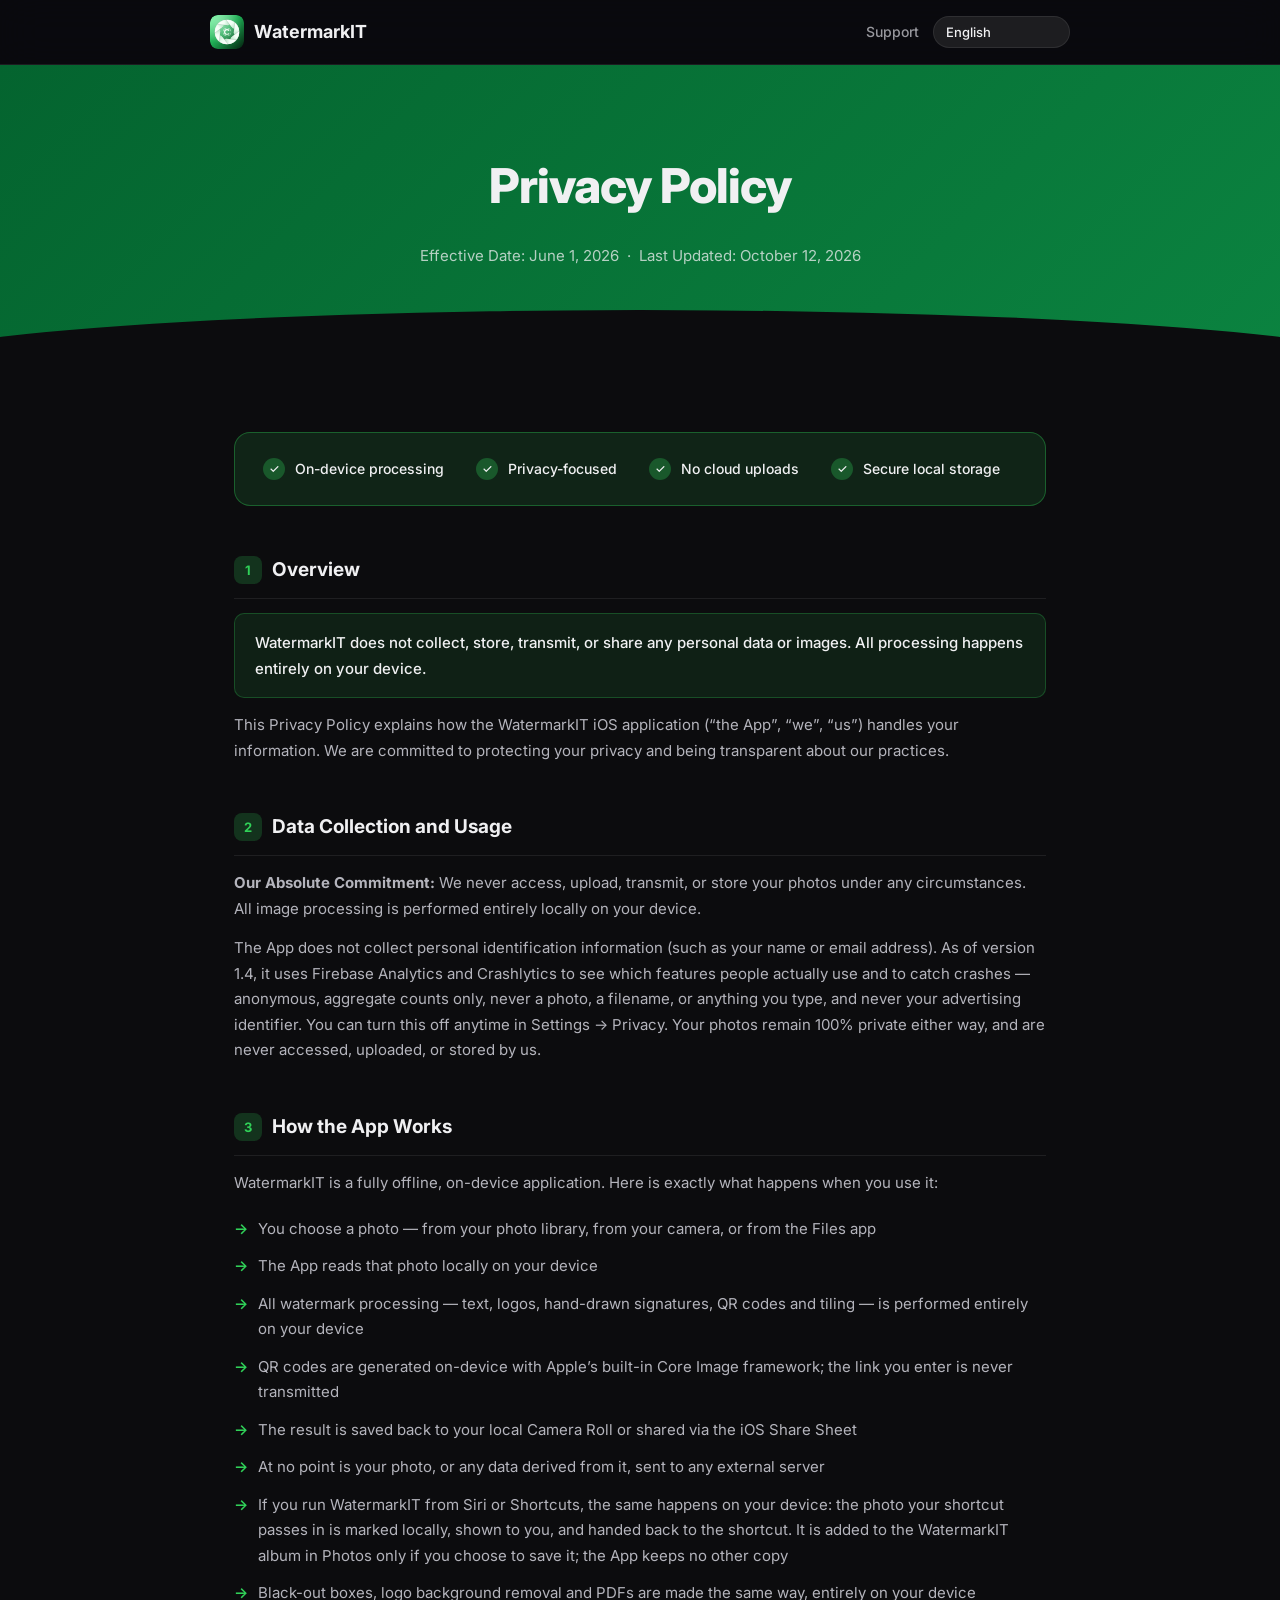
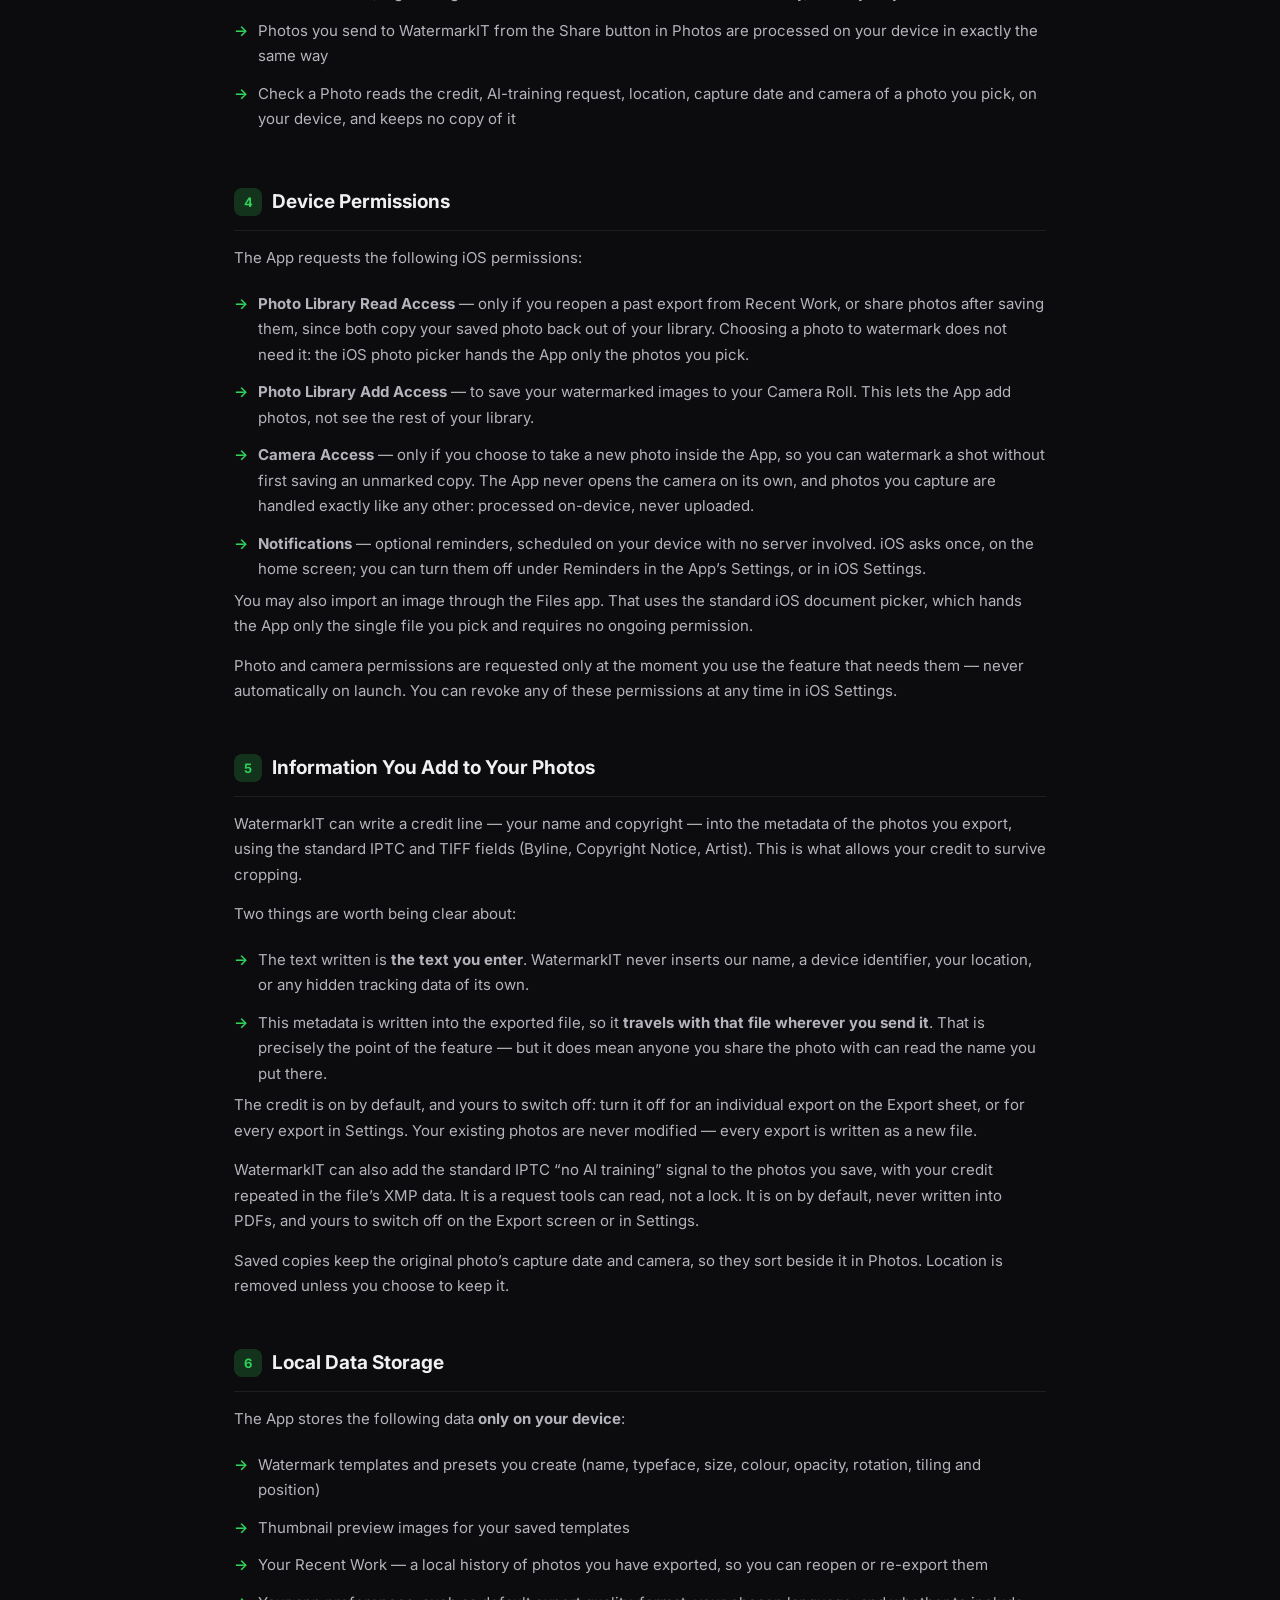
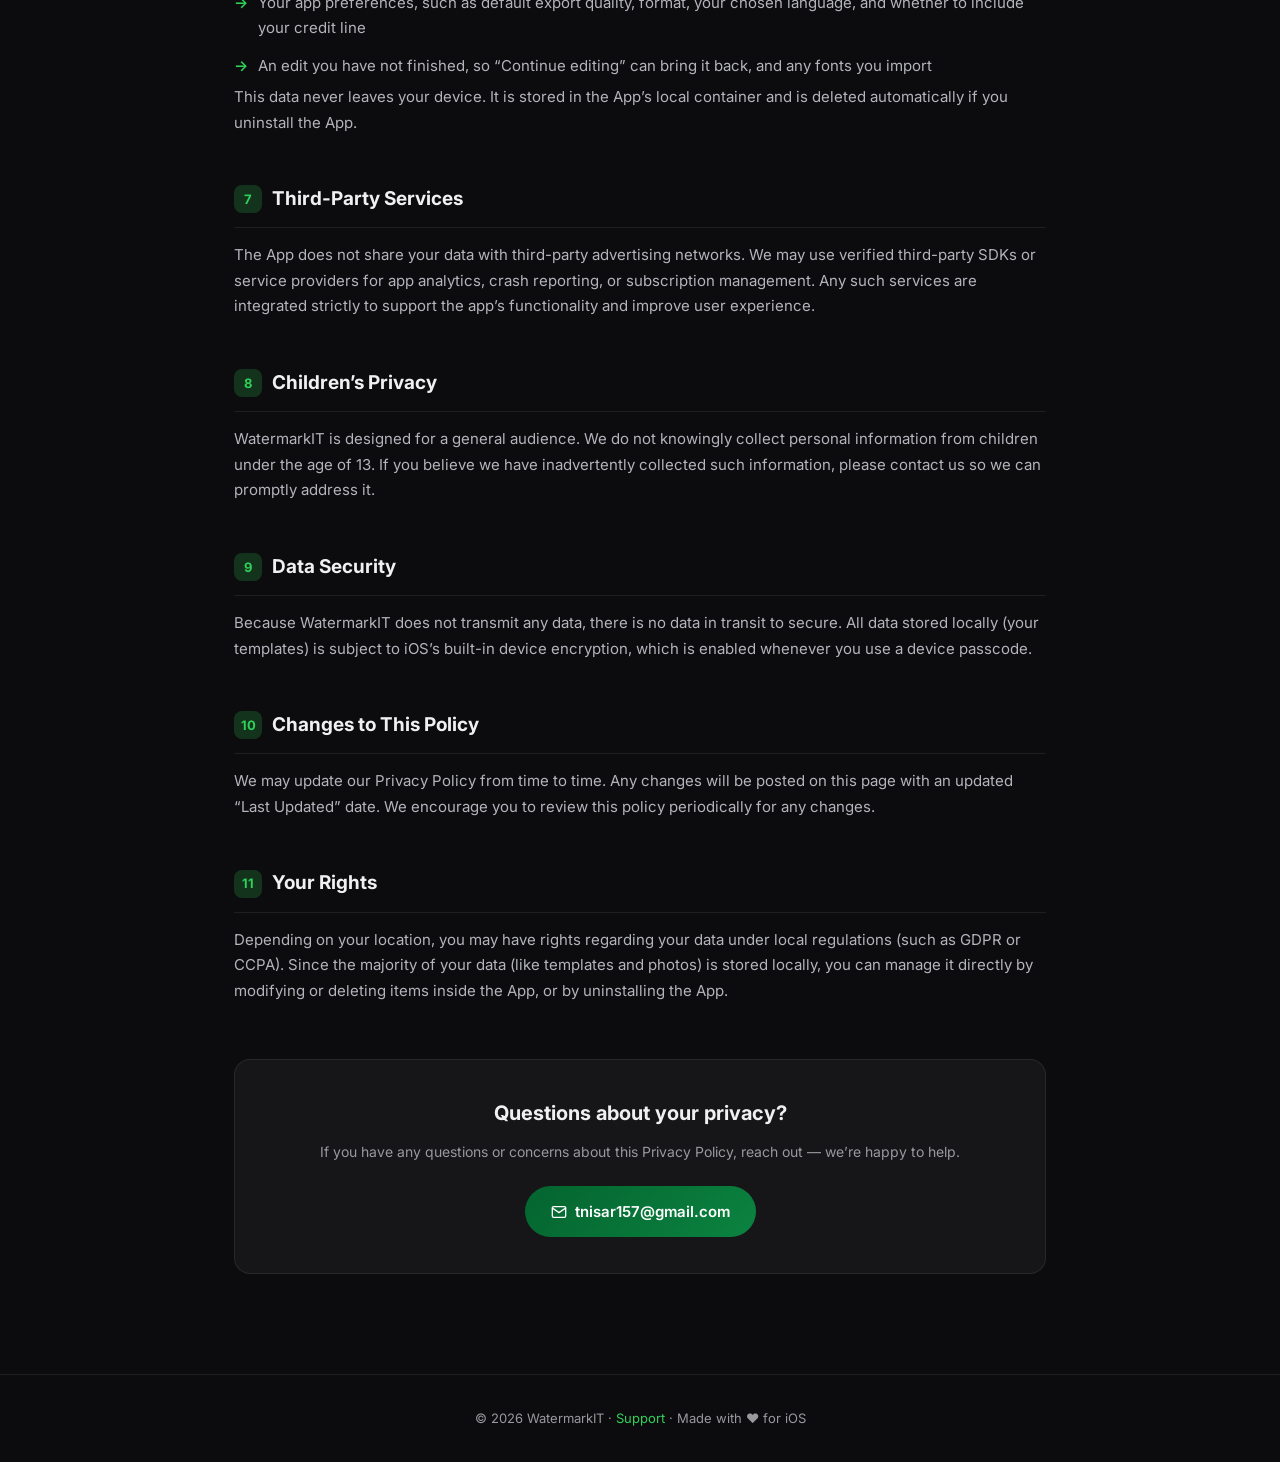
==== commit bc4b5186: "Update the privacy policy for the new usage analytics Every locale already hedged this with "if we i" ====
--- a/privacy.html
+++ b/privacy.html
@@ -302,6 +302,9 @@
     :lang(ru) body { font-family: 'Inter', 'Helvetica Neue', system-ui, sans-serif; }
     :lang(vi) body { font-family: 'Inter', 'Helvetica Neue', system-ui, sans-serif; }
     :lang(tr) body { font-family: 'Inter', 'Helvetica Neue', system-ui, sans-serif; }
+    :lang(he) body { font-family: 'Inter', 'Arial Hebrew', 'SF Hebrew', system-ui, sans-serif; }
+    :lang(ko) body { font-family: 'Inter', 'Apple SD Gothic Neo', 'Malgun Gothic', system-ui, sans-serif; word-break: keep-all; }
+    :lang(th) body { font-family: 'Inter', 'Thonburi', 'Leelawadee UI', system-ui, sans-serif; }
   </style>
 </head>
 <body>
@@ -330,6 +333,10 @@
           <option value="es-ES">Español (España)</option>
           <option value="es-MX">Español (México)</option>
           <option value="pt-BR">Português (Brasil)</option>
+          <option value="it">Italiano</option>
+          <option value="ko">한국어</option>
+          <option value="th">ไทย</option>
+          <option value="he">עברית</option>
         </select>
       </div>
     </div>
@@ -477,7 +484,7 @@
   "s1.p2": "This Privacy Policy explains how the WatermarkIT iOS application (“the App”, “we”, “us”) handles your information. We are committed to protecting your privacy and being transparent about our practices.",
   "s2.h": "Data Collection and Usage",
   "s2.p1": "<strong>Our Absolute Commitment:</strong> We never access, upload, transmit, or store your photos under any circumstances. All image processing is performed entirely locally on your device.",
-  "s2.p2": "At present, the App does not collect personal identification information (such as your name or email address). If we introduce features like user accounts, subscriptions, or basic usage analytics/diagnostic reporting in the future, your photos will still remain 100% private and will never be accessed, uploaded, or stored by us.",
+  "s2.p2": "The App does not collect personal identification information (such as your name or email address). As of version 1.4, it uses Firebase Analytics and Crashlytics to see which features people actually use and to catch crashes — anonymous, aggregate counts only, never a photo, a filename, or anything you type, and never your advertising identifier. You can turn this off anytime in Settings → Privacy. Your photos remain 100% private either way, and are never accessed, uploaded, or stored by us.",
   "s3.h": "How the App Works",
   "s3.p1": "WatermarkIT is a fully offline, on-device application. Here is exactly what happens when you use it:",
   "s3.li1": "You choose a photo — from your photo library, from your camera, or from the Files app",
@@ -544,7 +551,7 @@
   "s1.p2": "توضّح سياسة الخصوصية هذه كيف يتعامل تطبيق WatermarkIT لـ iOS (“التطبيق”، “نحن”) مع معلوماتك. نحن ملتزمون بحماية خصوصيتك وبالشفافية في ممارساتنا.",
   "s2.h": "جمع البيانات واستخدامها",
   "s2.p1": "<strong>التزامنا المطلق:</strong> لا نصل إلى صورك ولا نرفعها أو ننقلها أو نخزّنها تحت أي ظرف. تتم معالجة الصور محليًا على جهازك بالكامل.",
-  "s2.p2": "لا يجمع التطبيق حاليًا معلومات تعريف شخصية (مثل اسمك أو بريدك الإلكتروني). وإذا أضفنا مستقبلًا ميزات مثل الحسابات أو الاشتراكات أو تقارير الاستخدام والأعطال، فستبقى صورك خاصة بالكامل ولن يتم الوصول إليها أو رفعها أو تخزينها من قبلنا.",
+  "s2.p2": "لا يجمع التطبيق معلومات تعريف شخصية (مثل اسمك أو بريدك الإلكتروني). اعتبارًا من الإصدار 1.4، يستخدم التطبيق Firebase Analytics و Crashlytics لمعرفة الميزات التي يستخدمها الأشخاص فعليًا ولرصد الأعطال — أعداد إجمالية ومجهولة الهوية فقط، ولا يشمل ذلك أبدًا صورك أو أسماء ملفاتها أو أي شيء تكتبه، ولا معرّف الإعلانات الخاص بجهازك. يمكنك إيقاف ذلك في أي وقت من الإعدادات ← الخصوصية. تبقى صورك خاصة بنسبة 100% في الحالتين، ولن نقوم أبدًا بالوصول إليها أو رفعها أو تخزينها.",
   "s3.h": "كيف يعمل التطبيق",
   "s3.p1": "WatermarkIT تطبيق يعمل دون اتصال وعلى الجهاز بالكامل. إليك ما يحدث بالضبط عند استخدامه:",
   "s3.li1": "تختار صورة — من مكتبة الصور أو الكاميرا أو تطبيق الملفات",
@@ -611,7 +618,7 @@
   "s1.p2": "本プライバシーポリシーは、iOS アプリ WatermarkIT（以下「本アプリ」）がお客様の情報をどのように扱うかを説明するものです。当方はお客様のプライバシーを保護し、その取り扱いについて透明であることをお約束します。",
   "s2.h": "データの収集と利用",
   "s2.p1": "<strong>当方の確約:</strong> いかなる場合も、お客様の写真にアクセスしたり、アップロード・送信・保存したりすることはありません。画像処理はすべてデバイス内でローカルに行われます。",
-  "s2.p2": "現在、本アプリは氏名やメールアドレスなどの個人識別情報を収集しません。将来的にアカウント、サブスクリプション、利用状況の分析やクラッシュレポートなどの機能を導入する場合でも、お客様の写真は 100% 非公開のままであり、当方がアクセス・アップロード・保存することはありません。",
+  "s2.p2": "本アプリは氏名やメールアドレスなどの個人識別情報を収集しません。バージョン1.4以降、どの機能が実際に使われているかを把握し、クラッシュを検知するために Firebase Analytics と Crashlytics を使用しています——匿名の集計データのみで、写真やファイル名、入力した内容、広告識別子が含まれることは決してありません。この機能は「設定」→「プライバシー」からいつでもオフにできます。いずれの場合も、お客様の写真は 100% 非公開のままであり、当方がアクセス・アップロード・保存することはありません。",
   "s3.h": "本アプリの仕組み",
   "s3.p1": "WatermarkIT は完全にオフラインで動作する、デバイス内完結型のアプリです。ご利用時に起きることは次のとおりです。",
   "s3.li1": "写真ライブラリ、カメラ、または「ファイル」App から写真を選びます",
@@ -678,7 +685,7 @@
   "s1.p2": "本隐私政策说明 WatermarkIT iOS 应用（下称“本应用”“我们”）如何处理您的信息。我们承诺保护您的隐私，并对我们的做法保持透明。",
   "s2.h": "数据的收集与使用",
   "s2.p1": "<strong>我们的绝对承诺：</strong>在任何情况下，我们都不会访问、上传、传输或存储您的照片。所有图像处理均完全在您的设备本地进行。",
-  "s2.p2": "目前，本应用不收集个人身份信息（如姓名或电子邮件地址）。即使我们将来推出账户、订阅或基础的使用分析／崩溃报告等功能，您的照片仍将 100% 保持私密，我们绝不会访问、上传或存储它们。",
+  "s2.p2": "本应用不会收集个人身份信息（如姓名或电子邮件地址）。自 1.4 版本起，本应用使用 Firebase Analytics 和 Crashlytics 来了解用户实际使用了哪些功能，并捕获崩溃信息——仅为匿名的汇总统计，绝不包含照片、文件名、你输入的任何内容，也不包含你的广告标识符。你可以随时在「设置」→「隐私」中关闭此功能。无论是否开启，你的照片都将保持 100% 私密，我们绝不会访问、上传或存储它们。",
   "s3.h": "本应用的工作方式",
   "s3.p1": "WatermarkIT 是一款完全离线、在设备上运行的应用。使用时的具体流程如下：",
   "s3.li1": "您从照片图库、相机或“文件”App 中选择一张照片",
@@ -745,7 +752,7 @@
   "s1.p2": "本隱私權政策說明 WatermarkIT iOS App（下稱「本 App」「我們」）如何處理您的資訊。我們承諾保護您的隱私，並對我們的做法保持透明。",
   "s2.h": "資料的收集與使用",
   "s2.p1": "<strong>我們的絕對承諾：</strong>在任何情況下，我們都不會存取、上傳、傳輸或儲存您的照片。所有影像處理都完全在您的裝置本機進行。",
-  "s2.p2": "目前本 App 不會收集個人識別資訊（如姓名或電子郵件地址）。即使我們日後推出帳號、訂閱或基本的使用分析／當機報告等功能，您的照片仍會 100% 保持私密，我們絕不會存取、上傳或儲存。",
+  "s2.p2": "本 App 不會收集個人識別資訊（如姓名或電子郵件地址）。自 1.4 版起，本 App 使用 Firebase Analytics 與 Crashlytics 來了解使用者實際使用了哪些功能，並擷取當機資訊——僅為匿名的彙總統計，絕不包含照片、檔案名稱、你輸入的任何內容，也不包含你的廣告識別碼。你可以隨時在「設定」→「隱私」中關閉此功能。無論是否開啟，你的照片都會保持 100% 私密，我們絕不會存取、上傳或儲存。",
   "s3.h": "本 App 的運作方式",
   "s3.p1": "WatermarkIT 是一款完全離線、在裝置上執行的 App。使用時的實際流程如下：",
   "s3.li1": "您從照片圖庫、相機或「檔案」App 中選擇一張照片",
@@ -812,7 +819,7 @@
   "s1.p2": "Cette politique de confidentialité explique comment l’application iOS WatermarkIT (« l’Application », « nous ») traite vos informations. Nous nous engageons à protéger votre vie privée et à être transparents sur nos pratiques.",
   "s2.h": "Collecte et utilisation des données",
   "s2.p1": "<strong>Notre engagement absolu :</strong> nous n’accédons jamais à vos photos, ne les téléchargeons, ne les transmettons ni ne les stockons, en aucune circonstance. Tout le traitement d’image s’effectue entièrement en local sur votre appareil.",
-  "s2.p2": "À l’heure actuelle, l’Application ne collecte aucune information d’identification personnelle (comme votre nom ou votre adresse e-mail). Si nous introduisons à l’avenir des fonctionnalités telles que des comptes utilisateurs, des abonnements ou des analyses d’utilisation/rapports de diagnostic de base, vos photos resteront entièrement privées à 100 % et ne seront jamais consultées, téléchargées ou stockées par nous.",
+  "s2.p2": "L’Application ne collecte aucune information d’identification personnelle (comme votre nom ou votre adresse e-mail). Depuis la version 1.4, elle utilise Firebase Analytics et Crashlytics pour comprendre quelles fonctionnalités sont réellement utilisées et détecter les plantages — uniquement des comptes agrégés et anonymes, jamais une photo, un nom de fichier, ce que vous tapez, ni votre identifiant publicitaire. Vous pouvez désactiver cela à tout moment dans Réglages → Confidentialité. Dans tous les cas, vos photos restent privées à 100 % et ne sont jamais consultées, téléchargées ou stockées par nous.",
   "s3.h": "Comment fonctionne l’Application",
   "s3.p1": "WatermarkIT est une application entièrement hors ligne, fonctionnant sur l’appareil. Voici exactement ce qui se passe lorsque vous l’utilisez :",
   "s3.li1": "Vous choisissez une photo — depuis votre photothèque, votre appareil photo, ou l’app Fichiers",
@@ -879,7 +886,7 @@
   "s1.p2": "Diese Datenschutzerklärung erläutert, wie die iOS-App WatermarkIT („die App“, „wir“) mit Ihren Informationen umgeht. Wir setzen uns dafür ein, Ihre Privatsphäre zu schützen und unsere Praktiken transparent darzustellen.",
   "s2.h": "Datenerhebung und -nutzung",
   "s2.p1": "<strong>Unsere uneingeschränkte Zusage:</strong> Wir greifen unter keinen Umständen auf Ihre Fotos zu, laden sie hoch, übertragen oder speichern sie. Die gesamte Bildverarbeitung erfolgt vollständig lokal auf Ihrem Gerät.",
-  "s2.p2": "Derzeit erhebt die App keine personenbezogenen Identifikationsdaten (wie Ihren Namen oder Ihre E-Mail-Adresse). Sollten wir künftig Funktionen wie Benutzerkonten, Abonnements oder grundlegende Nutzungsanalysen/Diagnoseberichte einführen, bleiben Ihre Fotos weiterhin zu 100 % privat und werden von uns niemals aufgerufen, hochgeladen oder gespeichert.",
+  "s2.p2": "Die App erhebt keine personenbezogenen Identifikationsdaten (wie Ihren Namen oder Ihre E-Mail-Adresse). Seit Version 1.4 verwendet die App Firebase Analytics und Crashlytics, um zu verstehen, welche Funktionen tatsächlich genutzt werden, und um Abstürze zu erfassen – ausschließlich anonyme, aggregierte Zahlen, niemals ein Foto, ein Dateiname, etwas, das Sie eingeben, oder Ihre Werbekennung. Sie können dies jederzeit in Einstellungen → Datenschutz deaktivieren. In jedem Fall bleiben Ihre Fotos zu 100 % privat und werden von uns niemals aufgerufen, hochgeladen oder gespeichert.",
   "s3.h": "So funktioniert die App",
   "s3.p1": "WatermarkIT ist eine vollständig offline arbeitende App, die auf dem Gerät läuft. Hier ist genau, was passiert, wenn Sie sie verwenden:",
   "s3.li1": "Sie wählen ein Foto aus — aus Ihrer Fotomediathek, mit der Kamera, oder aus der Dateien-App",
@@ -946,7 +953,7 @@
   "s1.p2": "Настоящая политика конфиденциальности объясняет, как приложение WatermarkIT для iOS («Приложение», «мы») обрабатывает вашу информацию. Мы стремимся защищать вашу конфиденциальность и быть прозрачными в отношении наших практик.",
   "s2.h": "Сбор и использование данных",
   "s2.p1": "<strong>Наше безоговорочное обязательство:</strong> мы никогда ни при каких обстоятельствах не получаем доступ к вашим фото, не загружаем, не передаём и не храним их. Вся обработка изображений выполняется полностью локально на вашем устройстве.",
-  "s2.p2": "На данный момент Приложение не собирает личную идентифицирующую информацию (например, ваше имя или адрес электронной почты). Если в будущем мы введём такие функции, как учётные записи пользователей, подписки или базовую аналитику использования/отчёты о диагностике, ваши фото по-прежнему останутся на 100% приватными и никогда не будут доступны нам, загружены или сохранены нами.",
+  "s2.p2": "Приложение не собирает личную идентифицирующую информацию (например, ваше имя или адрес электронной почты). Начиная с версии 1.4 приложение использует Firebase Analytics и Crashlytics, чтобы понимать, какие функции реально используются, и отслеживать сбои — только анонимные совокупные данные, никогда фото, имя файла, то, что вы вводите, или идентификатор рекламы. Вы можете отключить это в любой момент в Настройках → Конфиденциальность. В любом случае ваши фото остаются на 100% приватными и никогда не будут доступны нам, загружены или сохранены нами.",
   "s3.h": "Как работает Приложение",
   "s3.p1": "WatermarkIT — это полностью офлайн-приложение, работающее на устройстве. Вот что именно происходит при его использовании:",
   "s3.li1": "Вы выбираете фото — из библиотеки фото, с камеры или из приложения «Файлы»",
@@ -1013,7 +1020,7 @@
   "s1.p2": "Dit privacybeleid legt uit hoe de iOS-app WatermarkIT (“de App”, “wij”) met je informatie omgaat. Wij zetten ons in om je privacy te beschermen en transparant te zijn over onze werkwijze.",
   "s2.h": "Gegevensverzameling en -gebruik",
   "s2.p1": "<strong>Onze absolute toezegging:</strong> we krijgen nooit toegang tot je foto’s, uploaden, verzenden of bewaren ze onder geen enkele omstandigheid. Alle beeldverwerking gebeurt volledig lokaal op je apparaat.",
-  "s2.p2": "Op dit moment verzamelt de App geen persoonlijke identificatiegegevens (zoals je naam of e-mailadres). Als we in de toekomst functies zoals gebruikersaccounts, abonnementen of basale gebruiksanalyses/diagnostische rapportages introduceren, blijven je foto’s nog steeds 100% privé en zullen ze nooit door ons worden benaderd, geüpload of bewaard.",
+  "s2.p2": "De App verzamelt geen persoonlijke identificatiegegevens (zoals je naam of e-mailadres). Vanaf versie 1.4 gebruikt de App Firebase Analytics en Crashlytics om te begrijpen welke functies mensen daadwerkelijk gebruiken en om crashes op te sporen — uitsluitend anonieme, verzamelde aantallen, nooit een foto, bestandsnaam, iets wat je typt, of je advertentie-ID. Je kunt dit altijd uitzetten via Instellingen → Privacy. In beide gevallen blijven je foto’s 100% privé en worden ze nooit door ons benaderd, geüpload of bewaard.",
   "s3.h": "Hoe de App werkt",
   "s3.p1": "WatermarkIT is een volledig offline app die op het apparaat draait. Dit gebeurt er precies wanneer je de app gebruikt:",
   "s3.li1": "Je kiest een foto — uit je fotobibliotheek, met de camera, of via de app Bestanden",
@@ -1080,7 +1087,7 @@
   "s1.p2": "Chính sách quyền riêng tư này giải thích cách ứng dụng iOS WatermarkIT (“Ứng dụng”, “chúng tôi”) xử lý thông tin của bạn. Chúng tôi cam kết bảo vệ quyền riêng tư của bạn và minh bạch về các thực hành của mình.",
   "s2.h": "Thu thập và Sử dụng Dữ liệu",
   "s2.p1": "<strong>Cam kết tuyệt đối của chúng tôi:</strong> chúng tôi không bao giờ truy cập, tải lên, truyền tải hay lưu trữ ảnh của bạn trong bất kỳ trường hợp nào. Mọi xử lý hình ảnh được thực hiện hoàn toàn cục bộ trên thiết bị của bạn.",
-  "s2.p2": "Hiện tại, Ứng dụng không thu thập thông tin nhận dạng cá nhân (như tên hoặc địa chỉ email của bạn). Nếu trong tương lai chúng tôi giới thiệu các tính năng như tài khoản người dùng, gói đăng ký, hoặc phân tích sử dụng/báo cáo chẩn đoán cơ bản, ảnh của bạn vẫn sẽ hoàn toàn riêng tư 100% và sẽ không bao giờ bị chúng tôi truy cập, tải lên, hay lưu trữ.",
+  "s2.p2": "Ứng dụng không thu thập thông tin nhận dạng cá nhân (như tên hoặc địa chỉ email của bạn). Kể từ phiên bản 1.4, ứng dụng dùng Firebase Analytics và Crashlytics để biết tính năng nào thực sự được dùng và phát hiện sự cố — chỉ là số liệu tổng hợp ẩn danh, không bao giờ là ảnh, tên tệp, bất cứ gì bạn nhập, hay mã định danh quảng cáo của bạn. Bạn có thể tắt tính năng này bất cứ lúc nào trong Cài đặt → Quyền riêng tư. Dù bật hay tắt, ảnh của bạn vẫn luôn riêng tư 100% và sẽ không bao giờ bị chúng tôi truy cập, tải lên hay lưu trữ.",
   "s3.h": "Cách Ứng dụng Hoạt động",
   "s3.p1": "WatermarkIT là một ứng dụng hoàn toàn ngoại tuyến, hoạt động trên thiết bị. Đây là chính xác những gì xảy ra khi bạn sử dụng nó:",
   "s3.li1": "Bạn chọn một bức ảnh — từ thư viện ảnh, từ camera, hoặc từ ứng dụng Tệp",
@@ -1147,7 +1154,7 @@
   "s1.p2": "Bu Gizlilik Politikası, WatermarkIT iOS uygulamasının (“Uygulama”, “biz”) bilgilerinizi nasıl işlediğini açıklar. Gizliliğinizi korumaya ve uygulamalarımız konusunda şeffaf olmaya kararlıyız.",
   "s2.h": "Veri Toplama ve Kullanımı",
   "s2.p1": "<strong>Kesin Taahhüdümüz:</strong> Hiçbir koşulda fotoğraflarınıza erişmeyiz, onları yüklemeyiz, iletmeyiz veya saklamayız. Tüm görsel işleme tamamen cihazınızda, yerel olarak gerçekleştirilir.",
-  "s2.p2": "Şu anda Uygulama, adınız veya e-posta adresiniz gibi kişisel kimlik bilgilerini toplamamaktadır. İleride kullanıcı hesapları, abonelikler veya temel kullanım analitiği/tanılama raporlaması gibi özellikler eklersek, fotoğraflarınız yine de %100 gizli kalacak ve tarafımızca hiçbir zaman erişilmeyecek, yüklenmeyecek veya saklanmayacaktır.",
+  "s2.p2": "Uygulama, adınız veya e-posta adresiniz gibi kişisel kimlik bilgilerini toplamaz. 1.4 sürümünden itibaren uygulama, hangi özelliklerin gerçekten kullanıldığını anlamak ve çökmeleri yakalamak için Firebase Analytics ve Crashlytics kullanır — yalnızca anonim, toplu sayılar; asla bir fotoğraf, dosya adı, yazdığınız bir şey veya reklam kimliğiniz değil. Bunu istediğiniz zaman Ayarlar → Gizlilik bölümünden kapatabilirsiniz. Her iki durumda da fotoğraflarınız %100 gizli kalır ve tarafımızca hiçbir zaman erişilmez, yüklenmez veya saklanmaz.",
   "s3.h": "Uygulama Nasıl Çalışır",
   "s3.p1": "WatermarkIT, cihaz üzerinde çalışan, tamamen çevrimdışı bir uygulamadır. Uygulamayı kullandığınızda tam olarak şunlar gerçekleşir:",
   "s3.li1": "Bir fotoğraf seçersiniz — fotoğraf kitaplığınızdan, kameranızdan ya da Dosyalar uygulamasından",
@@ -1214,7 +1221,7 @@
   "s1.p2": "Esta Política de Privacidad explica cómo la aplicación de iOS WatermarkIT (“la App”, “nosotros”) maneja tu información. Estamos comprometidos con proteger tu privacidad y ser transparentes sobre nuestras prácticas.",
   "s2.h": "Recopilación y uso de datos",
   "s2.p1": "<strong>Nuestro compromiso absoluto:</strong> nunca accedemos, subimos, transmitimos ni almacenamos tus fotos bajo ninguna circunstancia. Todo el procesamiento de imágenes se realiza por completo de forma local en tu dispositivo.",
-  "s2.p2": "Actualmente, la App no recopila información de identificación personal (como tu nombre o dirección de correo electrónico). Si en el futuro introducimos funciones como cuentas de usuario, suscripciones o análisis de uso/reportes de diagnóstico básicos, tus fotos seguirán siendo 100% privadas y nunca serán accedidas, subidas o almacenadas por nosotros.",
+  "s2.p2": "La App no recopila información de identificación personal (como tu nombre o dirección de correo electrónico). A partir de la versión 1.4, la App usa Firebase Analytics y Crashlytics para entender qué funciones usa realmente la gente y detectar fallos — solo conteos anónimos y agregados, nunca una foto, un nombre de archivo, algo que escribas, o tu identificador de publicidad. Puedes desactivarlo en cualquier momento en Ajustes → Privacidad. En cualquier caso, tus fotos siguen siendo 100% privadas y nunca serán accedidas, subidas o almacenadas por nosotros.",
   "s3.h": "Cómo funciona la App",
   "s3.p1": "WatermarkIT es una aplicación completamente sin conexión, que funciona en el dispositivo. Esto es exactamente lo que sucede cuando la usas:",
   "s3.li1": "Eliges una foto — de tu biblioteca de fotos, de tu cámara, o de la app Archivos",
@@ -1281,7 +1288,7 @@
   "s1.p2": "Esta Política de Privacidade explica como o aplicativo iOS WatermarkIT (“o App”, “nós”) trata suas informações. Estamos comprometidos em proteger sua privacidade e em ser transparentes sobre nossas práticas.",
   "s2.h": "Coleta e Uso de Dados",
   "s2.p1": "<strong>Nosso Compromisso Absoluto:</strong> nunca acessamos, enviamos, transmitimos ou armazenamos suas fotos, em nenhuma circunstância. Todo o processamento de imagem é feito inteiramente de forma local no seu aparelho.",
-  "s2.p2": "No momento, o App não coleta informações de identificação pessoal (como seu nome ou endereço de e-mail). Se no futuro introduzirmos recursos como contas de usuário, assinaturas ou análises básicas de uso/relatórios de diagnóstico, suas fotos continuarão 100% privadas e nunca serão acessadas, enviadas ou armazenadas por nós.",
+  "s2.p2": "O App não coleta informações de identificação pessoal (como seu nome ou endereço de e-mail). A partir da versão 1.4, o App usa Firebase Analytics e Crashlytics para entender quais recursos são realmente usados e identificar falhas — apenas contagens agregadas e anônimas, nunca uma foto, um nome de arquivo, algo que você digita, ou seu identificador de publicidade. Você pode desativar isso a qualquer momento em Ajustes → Privacidade. De qualquer forma, suas fotos continuam 100% privadas e nunca serão acessadas, enviadas ou armazenadas por nós.",
   "s3.h": "Como o App Funciona",
   "s3.p1": "O WatermarkIT é um aplicativo totalmente offline, que roda no aparelho. Aqui está exatamente o que acontece quando você o usa:",
   "s3.li1": "Você escolhe uma foto — da sua galeria de fotos, da câmera, ou do app Arquivos",
@@ -1348,7 +1355,7 @@
   "s1.p2": "呢份私隱政策解釋 WatermarkIT 呢個 iOS App（下稱「本 App」「我哋」）點樣處理你嘅資訊。我哋承諾保護你嘅私隱，同埋喺我哋嘅做法上保持透明。",
   "s2.h": "資料收集同使用",
   "s2.p1": "<strong>我哋嘅絕對承諾：</strong>喺任何情況下，我哋都唔會存取、上載、傳輸或者儲存你嘅相片。所有影像處理都完全喺你部裝置度本機進行。",
-  "s2.p2": "目前，本 App 唔會收集個人識別資訊（例如你嘅姓名或者電郵地址）。就算我哋日後推出賬戶、訂閱或者基本使用分析／診斷報告等功能，你嘅相片仍然會保持 100% 私隱，我哋絕對唔會存取、上載或者儲存。",
+  "s2.p2": "本 App 唔會收集個人識別資訊（例如你嘅姓名或者電郵地址）。由 1.4 版本開始，本 App 會用 Firebase Analytics 同 Crashlytics 嚟了解邊啲功能真係有人用緊，同埋擷取當機資訊——淨係匿名嘅彙總數字，永遠唔包括相片、檔案名稱、你打嘅任何內容，或者你嘅廣告識別碼。你可以隨時喺「設定」→「私隱」關閉呢個功能。無論開定關，你嘅相片都會保持 100% 私隱，我哋絕對唔會存取、上載或者儲存。",
   "s3.h": "本 App 點樣運作",
   "s3.p1": "WatermarkIT 係一個完全離線、喺裝置度運行嘅 App。用嘅時候實際會發生咩事，如下：",
   "s3.li1": "你由相簿、相機或者「檔案」App 入面揀一張相",
@@ -1415,7 +1422,7 @@
   "s1.p2": "Esta política de privacidad explica cómo la aplicación de iOS WatermarkIT (“la App”, “nosotros”) trata tu información. Nos comprometemos a proteger tu privacidad y a ser transparentes sobre nuestras prácticas.",
   "s2.h": "Recopilación y uso de datos",
   "s2.p1": "<strong>Nuestro compromiso absoluto:</strong> no accedemos, subimos, transmitimos ni almacenamos tus fotos nunca, bajo ninguna circunstancia. Todo el procesamiento de imágenes se realiza por completo de forma local en tu dispositivo.",
-  "s2.p2": "Por el momento, la App no recopila información de identificación personal (como tu nombre o tu dirección de correo electrónico). Si en el futuro introducimos funciones como cuentas de usuario, suscripciones o análisis de uso o informes de diagnóstico básicos, tus fotos seguirán siendo 100% privadas y nunca serán accedidas, subidas ni almacenadas por nosotros.",
+  "s2.p2": "La App no recopila información de identificación personal (como tu nombre o tu dirección de correo electrónico). Desde la versión 1.4, la App utiliza Firebase Analytics y Crashlytics para entender qué funciones se usan realmente y detectar fallos — solo recuentos anónimos y agregados, nunca una foto, un nombre de archivo, algo que escribas o tu identificador publicitario. Puedes desactivarlo en cualquier momento en Ajustes → Privacidad. En cualquier caso, tus fotos siguen siendo 100% privadas y nunca serán accedidas, subidas ni almacenadas por nosotros.",
   "s3.h": "Cómo funciona la App",
   "s3.p1": "WatermarkIT es una aplicación completamente sin conexión, que funciona en el dispositivo. Esto es exactamente lo que sucede cuando la usas:",
   "s3.li1": "Eliges una foto — de tu biblioteca de fotos, de la cámara o de la app Archivos",
@@ -1466,11 +1473,279 @@
   "s5.p4": "WatermarkIT también puede añadir la señal IPTC estándar de “no entrenar IA” a las fotos que guardas, con tu crédito repetido en los datos XMP del archivo. Es una petición que las herramientas pueden leer, no un candado. Viene activada, nunca se escribe en los PDF y puedes desactivarla en la pantalla Exportar o en Ajustes.",
   "s5.p5": "Las copias guardadas conservan la fecha de captura y la cámara de la foto original, para ordenarse junto a ella en Fotos. La ubicación se elimina salvo que decidas conservarla.",
   "s6.li5": "Una edición que no has terminado, para que “Seguir editando” pueda recuperarla, y las fuentes que importes"
+ },
+ "he": {
+  "nav.support": "תמיכה",
+  "lang.label": "שפה",
+  "hero.title": "מדיניות פרטיות",
+  "hero.meta": "בתוקף מ-1 ביוני 2026 &nbsp;·&nbsp; עדכון אחרון: 12 באוקטובר 2026",
+  "trans.note": "התרגום מוצג לנוחותכם בלבד; הנוסח האנגלי הוא המחייב.",
+  "sum.1": "עיבוד במכשיר",
+  "sum.2": "פרטיות קודם כול",
+  "sum.3": "בלי העלאה לענן",
+  "sum.4": "אחסון מקומי מאובטח",
+  "s1.h": "סקירה",
+  "s1.p1": "WatermarkIT לא אוספת, לא שומרת, לא מעבירה ולא משתפת שום מידע אישי או תמונות. כל העיבוד מתבצע במכשיר שלכם בלבד.",
+  "s1.p2": "מדיניות פרטיות זו מסבירה כיצד אפליקציית ה-iOS‏ WatermarkIT (‏“האפליקציה”, “אנחנו”) מטפלת במידע שלכם. אנחנו מחויבים להגן על פרטיותכם ולהיות שקופים לגבי הנהלים שלנו.",
+  "s2.h": "איסוף מידע ושימוש בו",
+  "s2.p1": "<strong>ההתחייבות המוחלטת שלנו:</strong> אנחנו לעולם לא ניגשים לתמונות שלכם, לא מעלים, לא מעבירים ולא שומרים אותן, בשום מקרה. כל עיבוד התמונות מתבצע באופן מקומי במכשיר שלכם בלבד.",
+  "s2.p2": "האפליקציה לא אוספת מידע מזהה אישי (כמו שם או כתובת אימייל). החל מגרסה 1.4, האפליקציה משתמשת ב-Firebase Analytics וב-Crashlytics כדי להבין אילו תכונות אנשים באמת משתמשים בהן ולזהות קריסות — רק ספירות אנונימיות ומצטברות, לעולם לא תמונה, שם קובץ, משהו שהקלדתם, או מזהה הפרסומות שלכם. אפשר לכבות את זה בכל רגע בהגדרות ← פרטיות. בכל מקרה, התמונות שלכם נשארות פרטיות ב-100% ולעולם לא ניגש אליהן, נעלה אותן או נשמור אותן.",
+  "s3.h": "איך האפליקציה עובדת",
+  "s3.p1": "WatermarkIT היא אפליקציה שפועלת כולה במכשיר ובלי חיבור לאינטרנט. זה בדיוק מה שקורה כשמשתמשים בה:",
+  "s3.li1": "אתם בוחרים תמונה — מספריית התמונות, מהמצלמה או מאפליקציית Files",
+  "s3.li2": "האפליקציה קוראת את התמונה באופן מקומי במכשיר",
+  "s3.li3": "כל עיבוד סימן המים — טקסט, לוגואים, חתימות בכתב יד, קודי QR ואריחים — מתבצע במכשיר שלכם בלבד",
+  "s3.li4": "קודי QR נוצרים במכשיר בעזרת מסגרת Core Image המובנית של Apple; הקישור שאתם מזינים לעולם לא מועבר",
+  "s3.li5": "התוצאה נשמרת בגליל המצלמה המקומי או משותפת דרך גיליון השיתוף של iOS",
+  "s3.li6": "בשום שלב התמונה שלכם, או מידע שנגזר ממנה, לא נשלחים לשרת חיצוני",
+  "s4.h": "הרשאות מכשיר",
+  "s4.p1": "האפליקציה מבקשת את הרשאות ה-iOS הבאות:",
+  "s4.li1": "<strong>גישת קריאה לספריית התמונות</strong> — רק אם פותחים מחדש ייצוא קודם מ’עבודות אחרונות’ או משתפים תמונות אחרי ששמרתם אותן, כי בשני המקרים התמונה השמורה מועתקת בחזרה החוצה מהספרייה. לבחירת תמונה לסימון היא לא נדרשת: בוחר התמונות של iOS מעביר לאפליקציה רק את התמונות שבחרתם.",
+  "s4.li2": "<strong>גישת הוספה לספריית התמונות</strong> — כדי לשמור את התמונות המסומנות בגליל המצלמה. היא מאפשרת לאפליקציה להוסיף תמונות, לא לראות את שאר הספרייה.",
+  "s4.li3": "<strong>גישה למצלמה</strong> — רק אם בחרתם לצלם תמונה חדשה בתוך האפליקציה, כדי שתוכלו לסמן צילום בלי לשמור קודם עותק לא מסומן. האפליקציה אף פעם לא פותחת את המצלמה מעצמה, ותמונות שצילמתם מטופלות בדיוק כמו כל תמונה אחרת: מעובדות במכשיר, לעולם לא מועלות.",
+  "s4.p2": "אפשר גם לייבא תמונה דרך אפליקציית Files. זה נעשה באמצעות בוחר המסמכים התקני של iOS, שמעביר לאפליקציה רק את הקובץ הבודד שבחרתם ולא דורש הרשאה מתמשכת.",
+  "s4.p3": "הרשאות התמונות והמצלמה מתבקשות רק ברגע שמשתמשים בתכונה שזקוקה להן — אף פעם לא אוטומטית בהפעלה. אפשר לבטל כל אחת מההרשאות האלה בכל עת בהגדרות iOS.",
+  "s5.h": "מידע שאתם מוסיפים לתמונות",
+  "s5.p1": "WatermarkIT יכולה לכתוב שורת קרדיט — השם שלכם וזכויות היוצרים — במטא-נתונים של התמונות שאתם מייצאים, בשדות התקניים IPTC ו-TIFF ‏(Byline, Copyright Notice, Artist). זה מה שמאפשר לקרדיט לשרוד חיתוך.",
+  "s5.p2": "שני דברים חשוב להבהיר:",
+  "s5.li1": "הטקסט שנכתב הוא <strong>הטקסט שאתם מזינים</strong>. WatermarkIT לעולם לא מוסיפה את השם שלנו, מזהה מכשיר, את המיקום שלכם או נתוני מעקב נסתרים כלשהם.",
+  "s5.li2": "המטא-נתונים האלה נכתבים בקובץ המיוצא, ולכן <strong>הם נוסעים עם הקובץ לכל מקום שאליו תשלחו אותו</strong>. זו בדיוק מטרת התכונה — אבל המשמעות היא שכל מי שתשתפו איתו את התמונה יכול לקרוא את השם שכתבתם.",
+  "s5.p3": "הקרדיט מופעל כברירת מחדל, וההחלטה לכבות אותו שלכם: לייצוא בודד במסך הייצוא, או לכל הייצואים בהגדרות. התמונות הקיימות שלכם לעולם לא משתנות — כל ייצוא נכתב כקובץ חדש.",
+  "s6.h": "אחסון מידע מקומי",
+  "s6.p1": "האפליקציה שומרת את המידע הבא <strong>במכשיר שלכם בלבד</strong>:",
+  "s6.li1": "תבניות סימן מים שאתם יוצרים (שם, גופן, גודל, צבע, שקיפות, סיבוב, אריחים ומיקום)",
+  "s6.li2": "תמונות תצוגה מקדימה ממוזערות של התבניות השמורות",
+  "s6.li3": "‘עבודות אחרונות’ — היסטוריה מקומית של התמונות שייצאתם, כדי שתוכלו לפתוח אותן מחדש או לייצא שוב",
+  "s6.li4": "העדפות האפליקציה, כמו איכות ופורמט ייצוא ברירת מחדל, השפה שבחרתם והאם לכלול את שורת הקרדיט",
+  "s6.p2": "המידע הזה לעולם לא עוזב את המכשיר. הוא נשמר במכל המקומי של האפליקציה ונמחק אוטומטית אם מסירים את האפליקציה.",
+  "s7.h": "שירותי צד שלישי",
+  "s7.p1": "האפליקציה לא משתפת את המידע שלכם עם רשתות פרסום של צד שלישי. ייתכן שנשתמש ב-SDK או בספקי שירות מאומתים של צד שלישי לניתוח שימוש באפליקציה, לדיווח על קריסות או לניהול מינויים. שירותים כאלה משולבים אך ורק כדי לתמוך בפעולת האפליקציה ולשפר את חוויית השימוש.",
+  "s8.h": "פרטיות ילדים",
+  "s8.p1": "WatermarkIT מיועדת לקהל הכללי. איננו אוספים ביודעין מידע אישי מילדים מתחת לגיל 13. אם אתם סבורים שאספנו מידע כזה בטעות, צרו איתנו קשר כדי שנוכל לטפל בכך מיד.",
+  "s9.h": "אבטחת מידע",
+  "s9.p1": "מאחר ש-WatermarkIT לא מעבירה שום מידע, אין מידע בתעבורה שצריך לאבטח. כל המידע שנשמר מקומית (התבניות שלכם) מוגן בהצפנה המובנית של iOS, שפועלת בכל פעם שאתם משתמשים בקוד גישה למכשיר.",
+  "s10.h": "שינויים במדיניות",
+  "s10.p1": "ייתכן שנעדכן את מדיניות הפרטיות מעת לעת. כל שינוי יפורסם בדף זה עם תאריך ‘עדכון אחרון’ מעודכן. אנחנו ממליצים לעיין במדיניות מדי פעם.",
+  "s11.h": "הזכויות שלכם",
+  "s11.p1": "בהתאם למקום מגוריכם, ייתכן שיש לכם זכויות לגבי המידע שלכם לפי הדין המקומי (כגון GDPR או CCPA). מאחר שרוב המידע שלכם (כמו תבניות ותמונות) נשמר מקומית, אפשר לנהל אותו ישירות — לשנות או למחוק פריטים באפליקציה, או להסיר את האפליקציה.",
+  "contact.h": "שאלות על הפרטיות שלכם?",
+  "contact.p": "אם יש לכם שאלות או חששות לגבי מדיניות פרטיות זו, פנו אלינו — נשמח לעזור.",
+  "footer.support": "תמיכה",
+  "footer.made": "נוצר באהבה ❤️ ל-iOS",
+  "s3.li7": "אם מפעילים את WatermarkIT דרך Siri או קיצורים, אותו דבר קורה במכשיר: התמונה שהקיצור מעביר מסומנת מקומית, מוצגת לכם ומוחזרת לקיצור. היא מתווספת לאלבום WatermarkIT ב’תמונות’ רק אם בחרתם לשמור אותה; האפליקציה לא שומרת שום עותק אחר",
+  "s4.li4": "<strong>התראות</strong> — תזכורות אופציונליות, שמתוזמנות במכשיר בלי שום שרת. iOS שואל פעם אחת, במסך הבית; אפשר לכבות אותן תחת ‘תזכורות’ בהגדרות האפליקציה, או בהגדרות iOS.",
+  "s3.li8": "תיבות ‘השחרה’, הסרת רקע מלוגו וקובצי PDF נוצרים באותה דרך, כולם במכשיר שלכם",
+  "s3.li9": "תמונות שאתם שולחים ל-WatermarkIT מכפתור ‘שיתוף’ ב’תמונות’ מעובדות במכשיר בדיוק באותה דרך",
+  "s3.li10": "‘בדיקת תמונה’ קוראת במכשיר את הקרדיט, הבקשה לגבי אימון AI, המיקום, תאריך הצילום והמצלמה של תמונה שבחרתם, ולא שומרת ממנה שום עותק",
+  "s5.p4": "WatermarkIT יכולה גם להוסיף לתמונות שאתם שומרים את האות התקני של IPTC ‏‘לא לאימון AI’, עם הקרדיט שלכם שחוזר בנתוני ה-XMP של הקובץ. זו בקשה שכלים יכולים לקרוא, לא מנעול. האות מופעל כברירת מחדל, לעולם לא נכתב בקובצי PDF, ואפשר לכבות אותו במסך הייצוא או בהגדרות.",
+  "s5.p5": "עותקים שמורים שומרים על תאריך הצילום והמצלמה של התמונה המקורית, כך שב’תמונות’ הם ממוינים לצדה. המיקום מוסר, אלא אם בחרתם לשמור אותו.",
+  "s6.li5": "עריכה שלא סיימתם, כדי ש’המשך עריכה’ יוכל להחזיר אותה, וגופנים שאתם מייבאים"
+ },
+ "it": {
+  "nav.support": "Assistenza",
+  "lang.label": "Lingua",
+  "hero.title": "Informativa sulla privacy",
+  "hero.meta": "Data di entrata in vigore: 1 giugno 2026 &nbsp;·&nbsp; Ultimo aggiornamento: 12 ottobre 2026",
+  "trans.note": "Questa traduzione è fornita per comodità; fa fede la versione inglese.",
+  "sum.1": "Elaborazione sul dispositivo",
+  "sum.2": "Attenta alla privacy",
+  "sum.3": "Nessun caricamento nel cloud",
+  "sum.4": "Archiviazione locale sicura",
+  "s1.h": "Panoramica",
+  "s1.p1": "WatermarkIT non raccoglie, conserva, trasmette né condivide dati personali o immagini. Tutta l’elaborazione avviene interamente sul tuo dispositivo.",
+  "s1.p2": "Questa Informativa sulla privacy spiega come l’applicazione iOS WatermarkIT (“l’App”, “noi”) tratta le tue informazioni. Ci impegniamo a proteggere la tua privacy e a essere trasparenti sulle nostre pratiche.",
+  "s2.h": "Raccolta e uso dei dati",
+  "s2.p1": "<strong>Il nostro impegno assoluto:</strong> non consultiamo, carichiamo, trasmettiamo né conserviamo mai le tue foto, in nessuna circostanza. Tutta l’elaborazione delle immagini avviene interamente in locale sul tuo dispositivo.",
+  "s2.p2": "L’App non raccoglie informazioni di identificazione personale (come il tuo nome o indirizzo email). Dalla versione 1.4, l’App utilizza Firebase Analytics e Crashlytics per capire quali funzioni vengono realmente usate e per rilevare i crash — solo conteggi anonimi e aggregati, mai una foto, un nome file, qualcosa che digiti, o il tuo identificativo pubblicitario. Puoi disattivarlo in qualsiasi momento in Impostazioni → Privacy. In ogni caso, le tue foto restano private al 100% e non saranno mai consultate, caricate o conservate da noi.",
+  "s3.h": "Come funziona l’App",
+  "s3.p1": "WatermarkIT è un’applicazione completamente offline che lavora sul dispositivo. Ecco esattamente cosa succede quando la usi:",
+  "s3.li1": "Scegli una foto — dalla libreria foto, dalla fotocamera o dall’app File",
+  "s3.li2": "L’App legge la foto in locale sul tuo dispositivo",
+  "s3.li3": "Tutta l’elaborazione della filigrana — testo, loghi, firme a mano, codici QR e mosaico — avviene interamente sul tuo dispositivo",
+  "s3.li4": "I codici QR vengono generati sul dispositivo con il framework Core Image integrato di Apple; il link che inserisci non viene mai trasmesso",
+  "s3.li5": "Il risultato viene salvato nel Rullino locale o condiviso tramite il foglio di condivisione di iOS",
+  "s3.li6": "In nessun momento la tua foto, o dati derivati da essa, vengono inviati a un server esterno",
+  "s4.h": "Permessi del dispositivo",
+  "s4.p1": "L’App richiede i seguenti permessi di iOS:",
+  "s4.li1": "<strong>Accesso in lettura alla libreria foto</strong> — solo se riapri un’esportazione passata da Lavori recenti o condividi foto dopo averle salvate, perché in entrambi i casi la foto salvata viene ricopiata fuori dalla libreria. Per scegliere una foto da firmare non serve: il selettore foto di iOS passa all’App solo le foto che scegli.",
+  "s4.li2": "<strong>Accesso in aggiunta alla libreria foto</strong> — per salvare le immagini con filigrana nel Rullino. Permette all’App di aggiungere foto, non di vedere il resto della libreria.",
+  "s4.li3": "<strong>Accesso alla fotocamera</strong> — solo se scegli di scattare una nuova foto dall’App, così puoi firmare uno scatto senza salvarne prima una copia senza marchio. L’App non apre mai la fotocamera da sola, e le foto che scatti sono trattate esattamente come tutte le altre: elaborate sul dispositivo, mai caricate.",
+  "s4.p2": "Puoi anche importare un’immagine tramite l’app File. In questo caso si usa il selettore di documenti standard di iOS, che passa all’App solo il singolo file che scegli e non richiede alcun permesso permanente.",
+  "s4.p3": "I permessi per foto e fotocamera vengono richiesti solo nel momento in cui usi la funzione che ne ha bisogno — mai automaticamente all’avvio. Puoi revocarli in qualsiasi momento nelle Impostazioni di iOS.",
+  "s5.h": "Informazioni che aggiungi alle tue foto",
+  "s5.p1": "WatermarkIT può scrivere una riga di credito — il tuo nome e il copyright — nei metadati delle foto che esporti, usando i campi standard IPTC e TIFF (Byline, Copyright Notice, Artist). È questo che permette al credito di sopravvivere al ritaglio.",
+  "s5.p2": "Due cose meritano chiarezza:",
+  "s5.li1": "Il testo scritto è <strong>il testo che inserisci tu</strong>. WatermarkIT non inserisce mai il nostro nome, un identificativo del dispositivo, la tua posizione o dati di tracciamento nascosti di alcun tipo.",
+  "s5.li2": "Questi metadati vengono scritti nel file esportato, quindi <strong>viaggiano con il file ovunque lo invii</strong>. È proprio lo scopo della funzione — ma significa che chiunque riceva la foto può leggere il nome che hai inserito.",
+  "s5.p3": "Il credito è attivo per impostazione predefinita, e sta a te disattivarlo: per una singola esportazione nella schermata Esporta, o per tutte in Impostazioni. Le tue foto esistenti non vengono mai modificate — ogni esportazione viene scritta come un nuovo file.",
+  "s6.h": "Archiviazione locale dei dati",
+  "s6.p1": "L’App conserva i seguenti dati <strong>solo sul tuo dispositivo</strong>:",
+  "s6.li1": "I modelli di filigrana e i preset che crei (nome, carattere, dimensione, colore, opacità, rotazione, mosaico e posizione)",
+  "s6.li2": "Le miniature di anteprima dei modelli salvati",
+  "s6.li3": "I tuoi Lavori recenti — una cronologia locale delle foto che hai esportato, così puoi riaprirle o riesportarle",
+  "s6.li4": "Le tue preferenze dell’app, come qualità e formato di esportazione predefiniti, la lingua scelta e se includere la riga di credito",
+  "s6.p2": "Questi dati non lasciano mai il tuo dispositivo. Sono conservati nel contenitore locale dell’App e vengono eliminati automaticamente se disinstalli l’App.",
+  "s7.h": "Servizi di terze parti",
+  "s7.p1": "L’App non condivide i tuoi dati con reti pubblicitarie di terze parti. Potremmo usare SDK o fornitori di servizi di terze parti verificati per statistiche dell’app, report sugli arresti anomali o gestione degli abbonamenti. Tali servizi sono integrati esclusivamente per supportare il funzionamento dell’app e migliorare l’esperienza d’uso.",
+  "s8.h": "Privacy dei minori",
+  "s8.p1": "WatermarkIT è pensata per un pubblico generale. Non raccogliamo consapevolmente informazioni personali da bambini sotto i 13 anni. Se ritieni che abbiamo raccolto inavvertitamente tali informazioni, contattaci così da poter intervenire tempestivamente.",
+  "s9.h": "Sicurezza dei dati",
+  "s9.p1": "Poiché WatermarkIT non trasmette alcun dato, non ci sono dati in transito da proteggere. Tutti i dati conservati in locale (i tuoi modelli) sono protetti dalla crittografia integrata di iOS, attiva ogni volta che usi un codice del dispositivo.",
+  "s10.h": "Modifiche a questa informativa",
+  "s10.p1": "Potremmo aggiornare la nostra Informativa sulla privacy di tanto in tanto. Eventuali modifiche saranno pubblicate in questa pagina con una data di “Ultimo aggiornamento” aggiornata. Ti invitiamo a rileggere periodicamente questa informativa.",
+  "s11.h": "I tuoi diritti",
+  "s11.p1": "A seconda di dove ti trovi, potresti avere diritti sui tuoi dati in base alle normative locali (come il GDPR o il CCPA). Poiché la maggior parte dei tuoi dati (come modelli e foto) è conservata in locale, puoi gestirli direttamente modificando o eliminando elementi nell’App, oppure disinstallandola.",
+  "contact.h": "Domande sulla tua privacy?",
+  "contact.p": "Se hai domande o dubbi su questa Informativa sulla privacy, scrivici — saremo felici di aiutarti.",
+  "footer.support": "Assistenza",
+  "footer.made": "Fatto con ❤️ per iOS",
+  "s3.li7": "Se usi WatermarkIT da Siri o Comandi Rapidi, succede lo stesso sul tuo dispositivo: la foto che il comando rapido passa viene firmata in locale, mostrata a te e restituita al comando rapido. Viene aggiunta all’album WatermarkIT in Foto solo se scegli di salvarla; l’App non ne conserva altre copie",
+  "s4.li4": "<strong>Notifiche</strong> — promemoria facoltativi, programmati sul tuo dispositivo senza alcun server. iOS lo chiede una sola volta, nella schermata Home; puoi disattivarli in Promemoria nelle Impostazioni dell’App, o nelle Impostazioni di iOS.",
+  "s3.li8": "I riquadri “Oscura”, la rimozione dello sfondo del logo e i PDF sono creati allo stesso modo, interamente sul tuo dispositivo",
+  "s3.li9": "Le foto che invii a WatermarkIT dal pulsante Condividi in Foto vengono elaborate sul tuo dispositivo esattamente allo stesso modo",
+  "s3.li10": "Controlla una foto legge il credito, la richiesta sull’addestramento IA, la posizione, la data di scatto e la fotocamera di una foto che scegli, sul tuo dispositivo, e non ne conserva alcuna copia",
+  "s5.p4": "WatermarkIT può anche aggiungere alle foto che salvi il segnale IPTC standard “niente addestramento IA”, con il tuo credito ripetuto nei dati XMP del file. È una richiesta che gli strumenti possono leggere, non un lucchetto. È attivo per impostazione predefinita, non viene mai scritto nei PDF e sta a te disattivarlo nella schermata Esporta o in Impostazioni.",
+  "s5.p5": "Le copie salvate conservano la data di scatto e la fotocamera della foto originale, così in Foto compaiono accanto a essa. La posizione viene rimossa, a meno che tu non scelga di mantenerla.",
+  "s6.li5": "Una modifica che non hai finito, così “Continua a modificare” può riportarla, e i caratteri che importi"
+ },
+ "ko": {
+  "nav.support": "지원",
+  "lang.label": "언어",
+  "hero.title": "개인정보 처리방침",
+  "hero.meta": "시행일: 2026년 6월 1일 &nbsp;·&nbsp; 최종 업데이트: 2026년 10월 12일",
+  "trans.note": "이 번역은 편의를 위해 제공되며, 영어 원문이 기준입니다.",
+  "sum.1": "기기 내 처리",
+  "sum.2": "개인정보 우선",
+  "sum.3": "클라우드 업로드 없음",
+  "sum.4": "안전한 로컬 저장",
+  "s1.h": "개요",
+  "s1.p1": "WatermarkIT는 어떤 개인 데이터나 이미지도 수집, 저장, 전송, 공유하지 않습니다. 모든 처리는 전적으로 기기 안에서 이루어집니다.",
+  "s1.p2": "이 개인정보 처리방침은 WatermarkIT iOS 애플리케이션(이하 ‘앱’, ‘저희’)이 정보를 어떻게 다루는지 설명합니다. 저희는 개인정보를 보호하고 운영 방식을 투명하게 공개하기 위해 노력합니다.",
+  "s2.h": "데이터 수집 및 이용",
+  "s2.p1": "<strong>저희의 절대적인 약속:</strong> 어떤 경우에도 사진에 접근하거나, 업로드하거나, 전송하거나, 보관하지 않습니다. 모든 이미지 처리는 전적으로 기기 안에서 수행됩니다.",
+  "s2.p2": "앱은 이름이나 이메일 주소 같은 개인 식별 정보를 수집하지 않습니다. 1.4 버전부터 앱은 실제로 어떤 기능이 사용되는지 파악하고 충돌을 감지하기 위해 Firebase Analytics와 Crashlytics를 사용합니다 — 익명의 집계 수치만 사용하며, 사진이나 파일 이름, 입력한 내용, 광고 식별자는 절대 포함되지 않습니다. 설정 → 개인정보 보호에서 언제든 끌 수 있습니다. 어느 쪽이든 사진은 100% 비공개로 유지되며 저희가 접근, 업로드, 보관하는 일은 없습니다.",
+  "s3.h": "앱의 작동 방식",
+  "s3.p1": "WatermarkIT는 완전히 오프라인으로 기기 안에서 작동하는 애플리케이션입니다. 사용할 때 정확히 다음과 같은 일이 일어납니다:",
+  "s3.li1": "사진을 고릅니다 — 사진 보관함, 카메라, 또는 파일 앱에서",
+  "s3.li2": "앱이 그 사진을 기기 안에서 읽습니다",
+  "s3.li3": "텍스트, 로고, 손으로 그린 서명, QR 코드, 타일 등 모든 워터마크 처리가 전적으로 기기 안에서 수행됩니다",
+  "s3.li4": "QR 코드는 Apple 내장 Core Image 프레임워크로 기기에서 생성되며, 입력한 링크는 전송되지 않습니다",
+  "s3.li5": "결과는 기기의 카메라 롤에 저장되거나 iOS 공유 시트로 공유됩니다",
+  "s3.li6": "어느 시점에도 사진이나 사진에서 파생된 데이터가 외부 서버로 전송되지 않습니다",
+  "s4.h": "기기 권한",
+  "s4.p1": "앱은 다음 iOS 권한을 요청합니다:",
+  "s4.li1": "<strong>사진 보관함 읽기 권한</strong> — 최근 작업에서 지난 내보내기를 다시 열거나 저장 후 사진을 공유할 때만 필요합니다. 두 경우 모두 저장된 사진을 보관함에서 다시 꺼내 오기 때문입니다. 워터마크를 넣을 사진을 고를 때는 필요 없습니다: iOS 사진 선택기가 고른 사진만 앱에 넘겨 줍니다.",
+  "s4.li2": "<strong>사진 보관함 추가 권한</strong> — 워터마크를 넣은 이미지를 카메라 롤에 저장하기 위해. 앱이 사진을 추가할 수 있게 할 뿐, 보관함의 나머지를 볼 수는 없습니다.",
+  "s4.li3": "<strong>카메라 권한</strong> — 앱 안에서 새 사진을 찍기로 한 경우에만 필요하며, 표시 없는 사본을 먼저 저장하지 않고도 찍은 사진에 워터마크를 넣을 수 있게 합니다. 앱은 스스로 카메라를 열지 않으며, 찍은 사진도 다른 사진과 똑같이 다룹니다: 기기에서 처리되고, 업로드되지 않습니다.",
+  "s4.p2": "파일 앱을 통해 이미지를 가져올 수도 있습니다. 이때는 iOS 표준 문서 선택기를 쓰며, 고른 파일 하나만 앱에 넘겨 주고 지속적인 권한은 필요 없습니다.",
+  "s4.p3": "사진과 카메라 권한은 해당 기능을 쓰는 순간에만 요청하며 — 실행할 때 자동으로 요청하지 않습니다. 이 권한들은 언제든 iOS 설정에서 철회할 수 있습니다.",
+  "s5.h": "사진에 추가하는 정보",
+  "s5.p1": "WatermarkIT는 표준 IPTC와 TIFF 필드(Byline, Copyright Notice, Artist)를 사용해, 내보내는 사진의 메타데이터에 이름과 저작권으로 된 저작자 표시를 기록할 수 있습니다. 덕분에 잘라내도 저작자 표시가 남습니다.",
+  "s5.p2": "두 가지를 분명히 해 둡니다:",
+  "s5.li1": "기록되는 것은 <strong>직접 입력한 텍스트</strong>입니다. WatermarkIT는 저희 이름, 기기 식별자, 위치, 숨겨진 추적 데이터를 절대 넣지 않습니다.",
+  "s5.li2": "이 메타데이터는 내보낸 파일에 기록되므로 <strong>파일을 보내는 곳 어디든 함께 이동합니다</strong>. 그것이 바로 이 기능의 목적이지만, 사진을 받은 사람 누구나 넣은 이름을 읽을 수 있다는 뜻이기도 합니다.",
+  "s5.p3": "저작자 표시는 기본으로 켜져 있으며 끄는 것은 당신의 선택입니다: 내보내기 화면에서 개별 내보내기마다, 또는 설정에서 모든 내보내기에 대해 끌 수 있습니다. 기존 사진은 절대 수정되지 않으며 — 모든 내보내기는 새 파일로 기록됩니다.",
+  "s6.h": "로컬 데이터 저장",
+  "s6.p1": "앱은 다음 데이터를 <strong>기기에만</strong> 저장합니다:",
+  "s6.li1": "직접 만든 워터마크 템플릿과 프리셋(이름, 서체, 크기, 색상, 불투명도, 회전, 타일, 위치)",
+  "s6.li2": "저장한 템플릿의 미리보기 썸네일",
+  "s6.li3": "최근 작업 — 다시 열거나 다시 내보낼 수 있도록 내보낸 사진의 로컬 기록",
+  "s6.li4": "기본 내보내기 품질, 형식, 선택한 언어, 저작자 표시 포함 여부 등 앱 환경설정",
+  "s6.p2": "이 데이터는 기기를 떠나지 않습니다. 앱의 로컬 컨테이너에 저장되며, 앱을 삭제하면 자동으로 삭제됩니다.",
+  "s7.h": "제3자 서비스",
+  "s7.p1": "앱은 데이터를 제3자 광고 네트워크와 공유하지 않습니다. 앱 분석, 충돌 보고, 구독 관리를 위해 검증된 제3자 SDK나 서비스 제공업체를 쓸 수 있습니다. 그러한 서비스는 오직 앱 기능을 지원하고 사용자 경험을 개선하기 위해 통합됩니다.",
+  "s8.h": "아동의 개인정보",
+  "s8.p1": "WatermarkIT는 일반 사용자를 위해 만들어졌습니다. 저희는 13세 미만 아동의 개인정보를 고의로 수집하지 않습니다. 그러한 정보가 의도치 않게 수집되었다고 생각되면 연락해 주세요. 신속히 조치하겠습니다.",
+  "s9.h": "데이터 보안",
+  "s9.p1": "WatermarkIT는 어떤 데이터도 전송하지 않으므로 보호해야 할 전송 중 데이터가 없습니다. 기기에 저장된 모든 데이터(템플릿)는 기기 암호를 사용할 때 켜지는 iOS 내장 암호화의 보호를 받습니다.",
+  "s10.h": "방침의 변경",
+  "s10.p1": "저희는 개인정보 처리방침을 수시로 업데이트할 수 있습니다. 변경 사항은 ‘최종 업데이트’ 날짜를 갱신해 이 페이지에 게시합니다. 변경 사항이 있는지 주기적으로 확인해 주세요.",
+  "s11.h": "이용자의 권리",
+  "s11.p1": "거주 지역에 따라 현지 법규(GDPR, CCPA 등)에 따른 데이터 관련 권리가 있을 수 있습니다. 데이터 대부분(템플릿, 사진 등)이 기기에 저장되므로, 앱 안에서 항목을 수정하거나 삭제하거나 앱을 삭제해 직접 관리할 수 있습니다.",
+  "contact.h": "개인정보에 대해 궁금한 점이 있나요?",
+  "contact.p": "이 개인정보 처리방침에 대해 질문이나 우려가 있다면 연락해 주세요 — 기꺼이 도와드리겠습니다.",
+  "footer.support": "지원",
+  "footer.made": "iOS를 위해 ❤️로 만들었습니다",
+  "s3.li7": "Siri나 단축어에서 WatermarkIT를 실행해도 기기에서 똑같이 처리됩니다: 단축어가 넘긴 사진에 기기에서 표시를 넣고, 보여 준 다음, 단축어로 돌려줍니다. 저장하기로 한 경우에만 사진 앱의 WatermarkIT 앨범에 추가되며, 앱은 다른 사본을 남기지 않습니다",
+  "s4.li4": "<strong>알림</strong> — 선택 사항인 알림으로, 서버 없이 기기에서 예약됩니다. iOS가 홈 화면에서 한 번 묻습니다. 앱 설정의 알림이나 iOS 설정에서 끌 수 있습니다.",
+  "s3.li8": "‘가리기’ 상자, 로고 배경 제거, PDF도 같은 방식으로 전적으로 기기 안에서 만들어집니다",
+  "s3.li9": "사진 앱의 공유 버튼으로 WatermarkIT에 보낸 사진도 기기에서 똑같은 방식으로 처리됩니다",
+  "s3.li10": "사진 확인은 고른 사진의 저작자 표시, AI 학습 요청, 위치, 촬영 날짜, 카메라를 기기에서 읽으며, 사본을 남기지 않습니다",
+  "s5.p4": "WatermarkIT는 저장하는 사진에 표준 IPTC ‘AI 학습 금지’ 신호도 추가할 수 있으며, 저작자 표시는 파일의 XMP 데이터에 한 번 더 기록됩니다. 도구가 읽을 수 있는 요청이지 자물쇠는 아닙니다. 기본으로 켜져 있고, PDF에는 기록되지 않으며, 내보내기 화면이나 설정에서 끌 수 있습니다.",
+  "s5.p5": "저장한 사본은 원본 사진의 촬영 날짜와 카메라를 유지해 사진 앱에서 원본 옆에 정렬됩니다. 위치는 유지하기로 선택하지 않는 한 제거됩니다.",
+  "s6.li5": "마치지 않은 편집 — ‘계속 편집’으로 다시 불러올 수 있도록 — 과 가져온 서체"
+ },
+ "th": {
+  "nav.support": "ความช่วยเหลือ",
+  "lang.label": "ภาษา",
+  "hero.title": "นโยบายความเป็นส่วนตัว",
+  "hero.meta": "มีผลบังคับใช้: 1 มิถุนายน 2026 &nbsp;·&nbsp; อัปเดตล่าสุด: 12 ตุลาคม 2026",
+  "trans.note": "คำแปลนี้มีไว้เพื่อความสะดวก ฉบับภาษาอังกฤษเป็นฉบับที่ใช้อ้างอิง",
+  "sum.1": "ประมวลผลบนอุปกรณ์",
+  "sum.2": "ให้ความสำคัญกับความเป็นส่วนตัว",
+  "sum.3": "ไม่อัปโหลดขึ้นคลาวด์",
+  "sum.4": "จัดเก็บในเครื่องอย่างปลอดภัย",
+  "s1.h": "ภาพรวม",
+  "s1.p1": "WatermarkIT ไม่เก็บรวบรวม จัดเก็บ ส่ง หรือแชร์ข้อมูลส่วนบุคคลหรือรูปภาพใด ๆ การประมวลผลทั้งหมดเกิดขึ้นบนอุปกรณ์ของคุณเท่านั้น",
+  "s1.p2": "นโยบายความเป็นส่วนตัวนี้อธิบายว่าแอปพลิเคชัน iOS WatermarkIT (“แอป”, “เรา”) จัดการข้อมูลของคุณอย่างไร เรามุ่งมั่นที่จะปกป้องความเป็นส่วนตัวของคุณและเปิดเผยแนวปฏิบัติของเราอย่างโปร่งใส",
+  "s2.h": "การเก็บรวบรวมและการใช้ข้อมูล",
+  "s2.p1": "<strong>คำมั่นอย่างเด็ดขาดของเรา:</strong> เราไม่เคยเข้าถึง อัปโหลด ส่ง หรือจัดเก็บรูปภาพของคุณไม่ว่ากรณีใด การประมวลผลภาพทั้งหมดทำบนอุปกรณ์ของคุณเท่านั้น",
+  "s2.p2": "แอปไม่เก็บข้อมูลระบุตัวตนส่วนบุคคล (เช่น ชื่อหรืออีเมลของคุณ) ตั้งแต่เวอร์ชัน 1.4 เป็นต้นไป แอปใช้ Firebase Analytics และ Crashlytics เพื่อทำความเข้าใจว่าฟีเจอร์ใดถูกใช้งานจริง และเพื่อตรวจจับการขัดข้อง — เป็นเพียงตัวเลขสรุปแบบไม่ระบุตัวตนเท่านั้น ไม่เคยรวมรูปภาพ ชื่อไฟล์ สิ่งที่คุณพิมพ์ หรือรหัสโฆษณาของคุณ คุณสามารถปิดสิ่งนี้ได้ทุกเมื่อในการตั้งค่า → ความเป็นส่วนตัว ไม่ว่าจะเปิดหรือปิด รูปภาพของคุณยังคงเป็นส่วนตัว 100% และเราจะไม่เข้าถึง อัปโหลด หรือจัดเก็บ",
+  "s3.h": "แอปทำงานอย่างไร",
+  "s3.p1": "WatermarkIT เป็นแอปพลิเคชันที่ทำงานบนอุปกรณ์แบบออฟไลน์ทั้งหมด นี่คือสิ่งที่เกิดขึ้นเมื่อคุณใช้งาน:",
+  "s3.li1": "คุณเลือกรูปภาพ — จากคลังรูปภาพ จากกล้อง หรือจากแอปไฟล์",
+  "s3.li2": "แอปอ่านรูปภาพนั้นบนอุปกรณ์ของคุณ",
+  "s3.li3": "การประมวลผลลายน้ำทั้งหมด — ข้อความ โลโก้ ลายเซ็นที่วาดด้วยมือ QR โค้ด และการเรียงต่อ — ทำบนอุปกรณ์ของคุณเท่านั้น",
+  "s3.li4": "QR โค้ดสร้างบนอุปกรณ์ด้วยเฟรมเวิร์ก Core Image ในตัวของ Apple ลิงก์ที่คุณป้อนจะไม่ถูกส่งออกไป",
+  "s3.li5": "ผลลัพธ์จะถูกบันทึกลงม้วนฟิล์มในเครื่องหรือแชร์ผ่านแผ่นแชร์ของ iOS",
+  "s3.li6": "ไม่มีขั้นตอนใดที่รูปภาพของคุณหรือข้อมูลที่ได้จากรูปภาพถูกส่งไปยังเซิร์ฟเวอร์ภายนอก",
+  "s4.h": "สิทธิ์ของอุปกรณ์",
+  "s4.p1": "แอปขอสิทธิ์ iOS ต่อไปนี้:",
+  "s4.li1": "<strong>สิทธิ์อ่านคลังรูปภาพ</strong> — เฉพาะเมื่อคุณเปิดงานที่เคยส่งออกจากงานล่าสุดอีกครั้ง หรือแชร์รูปหลังบันทึก เพราะทั้งสองกรณีต้องคัดลอกรูปที่บันทึกไว้ออกมาจากคลัง การเลือกรูปเพื่อใส่ลายน้ำไม่ต้องใช้สิทธิ์นี้: ตัวเลือกรูปภาพของ iOS ส่งให้แอปเฉพาะรูปที่คุณเลือก",
+  "s4.li2": "<strong>สิทธิ์เพิ่มลงคลังรูปภาพ</strong> — เพื่อบันทึกภาพที่ใส่ลายน้ำแล้วลงม้วนฟิล์ม สิทธิ์นี้ให้แอปเพิ่มรูปได้ แต่มองไม่เห็นรูปอื่นในคลัง",
+  "s4.li3": "<strong>สิทธิ์ใช้กล้อง</strong> — เฉพาะเมื่อคุณเลือกถ่ายรูปใหม่ในแอป เพื่อให้ใส่ลายน้ำได้โดยไม่ต้องบันทึกสำเนาที่ไม่มีลายน้ำก่อน แอปไม่เปิดกล้องเอง และรูปที่ถ่ายจะได้รับการจัดการเหมือนรูปอื่นทุกประการ: ประมวลผลบนอุปกรณ์ ไม่เคยอัปโหลด",
+  "s4.p2": "คุณยังนำเข้าภาพผ่านแอปไฟล์ได้ ซึ่งใช้ตัวเลือกเอกสารมาตรฐานของ iOS ที่ส่งให้แอปเฉพาะไฟล์เดียวที่คุณเลือก และไม่ต้องใช้สิทธิ์ต่อเนื่อง",
+  "s4.p3": "สิทธิ์รูปภาพและกล้องจะขอเฉพาะตอนที่คุณใช้คุณสมบัติที่ต้องใช้สิทธิ์นั้น — ไม่ขออัตโนมัติตอนเปิดแอป คุณเพิกถอนสิทธิ์เหล่านี้ได้ทุกเมื่อในการตั้งค่า iOS",
+  "s5.h": "ข้อมูลที่คุณเพิ่มลงในรูปภาพ",
+  "s5.p1": "WatermarkIT เขียนบรรทัดเครดิต — ชื่อและลิขสิทธิ์ของคุณ — ลงในเมทาดาทาของรูปที่ส่งออกได้ โดยใช้ฟิลด์มาตรฐาน IPTC และ TIFF (Byline, Copyright Notice, Artist) ซึ่งทำให้เครดิตอยู่รอดแม้ถูกครอป",
+  "s5.p2": "มีสองเรื่องที่ควรชัดเจน:",
+  "s5.li1": "ข้อความที่เขียนคือ <strong>ข้อความที่คุณป้อนเอง</strong> WatermarkIT ไม่เคยใส่ชื่อของเรา ตัวระบุอุปกรณ์ ตำแหน่งของคุณ หรือข้อมูลติดตามที่ซ่อนอยู่ใด ๆ",
+  "s5.li2": "เมทาดาทานี้ถูกเขียนลงในไฟล์ที่ส่งออก จึง <strong>ติดไปกับไฟล์ทุกที่ที่คุณส่ง</strong> นั่นคือจุดประสงค์ของคุณสมบัตินี้ — แต่ก็หมายความว่าทุกคนที่ได้รับรูปจะอ่านชื่อที่คุณใส่ไว้ได้",
+  "s5.p3": "เครดิตเปิดไว้เป็นค่าเริ่มต้น และคุณเลือกปิดได้: ปิดสำหรับการส่งออกครั้งเดียวในหน้าส่งออก หรือทุกครั้งในการตั้งค่า รูปภาพที่มีอยู่ของคุณจะไม่ถูกแก้ไข — การส่งออกทุกครั้งจะเขียนเป็นไฟล์ใหม่",
+  "s6.h": "การจัดเก็บข้อมูลในเครื่อง",
+  "s6.p1": "แอปจัดเก็บข้อมูลต่อไปนี้ <strong>บนอุปกรณ์ของคุณเท่านั้น</strong>:",
+  "s6.li1": "เทมเพลตลายน้ำและพรีเซ็ตที่คุณสร้าง (ชื่อ แบบอักษร ขนาด สี ความทึบ การหมุน การเรียงต่อ และตำแหน่ง)",
+  "s6.li2": "ภาพตัวอย่างขนาดย่อของเทมเพลตที่บันทึกไว้",
+  "s6.li3": "งานล่าสุด — ประวัติในเครื่องของรูปที่คุณส่งออก เพื่อให้เปิดหรือส่งออกใหม่ได้",
+  "s6.li4": "การตั้งค่าแอปของคุณ เช่น คุณภาพและรูปแบบการส่งออกเริ่มต้น ภาษาที่เลือก และการใส่บรรทัดเครดิตหรือไม่",
+  "s6.p2": "ข้อมูลนี้ไม่เคยออกจากอุปกรณ์ของคุณ ถูกจัดเก็บในพื้นที่ภายในของแอป และจะถูกลบอัตโนมัติเมื่อคุณถอนการติดตั้งแอป",
+  "s7.h": "บริการของบุคคลที่สาม",
+  "s7.p1": "แอปไม่แชร์ข้อมูลของคุณกับเครือข่ายโฆษณาของบุคคลที่สาม เราอาจใช้ SDK หรือผู้ให้บริการบุคคลที่สามที่ผ่านการตรวจสอบสำหรับการวิเคราะห์แอป การรายงานข้อขัดข้อง หรือการจัดการการสมัครสมาชิก บริการดังกล่าวถูกรวมไว้เพื่อสนับสนุนการทำงานของแอปและปรับปรุงประสบการณ์ผู้ใช้เท่านั้น",
+  "s8.h": "ความเป็นส่วนตัวของเด็ก",
+  "s8.p1": "WatermarkIT ออกแบบมาสำหรับผู้ใช้ทั่วไป เราไม่เก็บข้อมูลส่วนบุคคลจากเด็กอายุต่ำกว่า 13 ปีโดยเจตนา หากคุณเชื่อว่าเราเก็บข้อมูลดังกล่าวโดยไม่ตั้งใจ โปรดติดต่อเราเพื่อให้เราดำเนินการโดยเร็ว",
+  "s9.h": "ความปลอดภัยของข้อมูล",
+  "s9.p1": "เนื่องจาก WatermarkIT ไม่ส่งข้อมูลใด ๆ จึงไม่มีข้อมูลระหว่างการส่งที่ต้องปกป้อง ข้อมูลทั้งหมดที่จัดเก็บในเครื่อง (เทมเพลตของคุณ) ได้รับการปกป้องด้วยการเข้ารหัสในตัวของ iOS ซึ่งเปิดใช้งานเมื่อคุณใช้รหัสอุปกรณ์",
+  "s10.h": "การเปลี่ยนแปลงนโยบายนี้",
+  "s10.p1": "เราอาจอัปเดตนโยบายความเป็นส่วนตัวเป็นครั้งคราว การเปลี่ยนแปลงใด ๆ จะประกาศในหน้านี้พร้อมวันที่ “อัปเดตล่าสุด” ใหม่ เราแนะนำให้ตรวจสอบนโยบายนี้เป็นระยะ",
+  "s11.h": "สิทธิของคุณ",
+  "s11.p1": "ขึ้นอยู่กับที่ที่คุณอยู่ คุณอาจมีสิทธิเกี่ยวกับข้อมูลของคุณตามกฎหมายท้องถิ่น (เช่น GDPR หรือ CCPA) เนื่องจากข้อมูลส่วนใหญ่ของคุณ (เช่น เทมเพลตและรูปภาพ) จัดเก็บในเครื่อง คุณจึงจัดการได้โดยตรงด้วยการแก้ไขหรือลบรายการในแอป หรือถอนการติดตั้งแอป",
+  "contact.h": "มีคำถามเรื่องความเป็นส่วนตัวไหม",
+  "contact.p": "หากคุณมีคำถามหรือข้อกังวลเกี่ยวกับนโยบายความเป็นส่วนตัวนี้ ติดต่อเราได้ — เรายินดีช่วยเหลือ",
+  "footer.support": "ความช่วยเหลือ",
+  "footer.made": "สร้างด้วย ❤️ สำหรับ iOS",
+  "s3.li7": "หากคุณเรียกใช้ WatermarkIT จาก Siri หรือคำสั่งลัด ก็เกิดสิ่งเดียวกันบนอุปกรณ์: รูปที่คำสั่งลัดส่งเข้ามาจะถูกใส่ลายน้ำในเครื่อง แสดงให้คุณดู และส่งกลับไปยังคำสั่งลัด รูปจะถูกเพิ่มลงในอัลบั้ม WatermarkIT ในแอปรูปภาพเฉพาะเมื่อคุณเลือกบันทึก และแอปไม่เก็บสำเนาอื่นไว้",
+  "s4.li4": "<strong>การแจ้งเตือน</strong> — การเตือนที่เลือกเปิดได้ ตั้งเวลาบนอุปกรณ์โดยไม่ผ่านเซิร์ฟเวอร์ iOS จะถามครั้งเดียวบนหน้าจอหลัก คุณปิดได้ที่การเตือนในการตั้งค่าของแอป หรือในการตั้งค่า iOS",
+  "s3.li8": "กล่อง “ปิดทึบ” การลบพื้นหลังโลโก้ และ PDF สร้างด้วยวิธีเดียวกัน บนอุปกรณ์ของคุณทั้งหมด",
+  "s3.li9": "รูปที่คุณส่งไปยัง WatermarkIT จากปุ่มแชร์ในแอปรูปภาพ จะถูกประมวลผลบนอุปกรณ์ด้วยวิธีเดียวกันทุกประการ",
+  "s3.li10": "ตรวจสอบรูปภาพอ่านเครดิต คำขอเรื่องการฝึก AI ตำแหน่ง วันที่ถ่าย และกล้องของรูปที่คุณเลือกบนอุปกรณ์ และไม่เก็บสำเนาไว้",
+  "s5.p4": "WatermarkIT ยังเพิ่มสัญญาณมาตรฐาน IPTC “ไม่ให้นำไปฝึก AI” ลงในรูปที่คุณบันทึกได้ โดยเครดิตของคุณจะถูกเขียนซ้ำในข้อมูล XMP ของไฟล์ เป็นคำขอที่เครื่องมือต่าง ๆ อ่านได้ ไม่ใช่กุญแจล็อก เปิดไว้เป็นค่าเริ่มต้น ไม่ถูกเขียนลงใน PDF และปิดได้ในหน้าส่งออกหรือในการตั้งค่า",
+  "s5.p5": "สำเนาที่บันทึกจะคงวันที่ถ่ายและกล้องของรูปต้นฉบับไว้ จึงเรียงอยู่ข้างต้นฉบับในแอปรูปภาพ ตำแหน่งจะถูกลบออก เว้นแต่คุณเลือกเก็บไว้",
+  "s6.li5": "งานแก้ไขที่คุณยังทำไม่เสร็จ เพื่อให้ “แก้ไขต่อ” นำกลับมาได้ และแบบอักษรที่คุณนำเข้า"
  }
 };
 
   const SUPPORTED = Object.keys(I18N);
-  const RTL = new Set(['ar']);
+  const RTL = new Set(['ar', 'he']);
 
   // ?lang= wins (that is what the app passes), then a previous choice on this
   // device, then the browser's own preference. Anything unrecognised falls back
@@ -1483,6 +1758,8 @@
       if (!cand) continue;
       if (I18N[cand]) return cand;
       const low = cand.toLowerCase();
+      // Older browsers still report Hebrew as "iw".
+      if (low === 'iw' || low.startsWith('iw-')) return 'he';
       if (low.startsWith('zh')) {
         // Hong Kong gets its own dedicated locale (distinct in-app wording
         // from Taiwan); Macau has no locale of its own and reads Taiwan's.
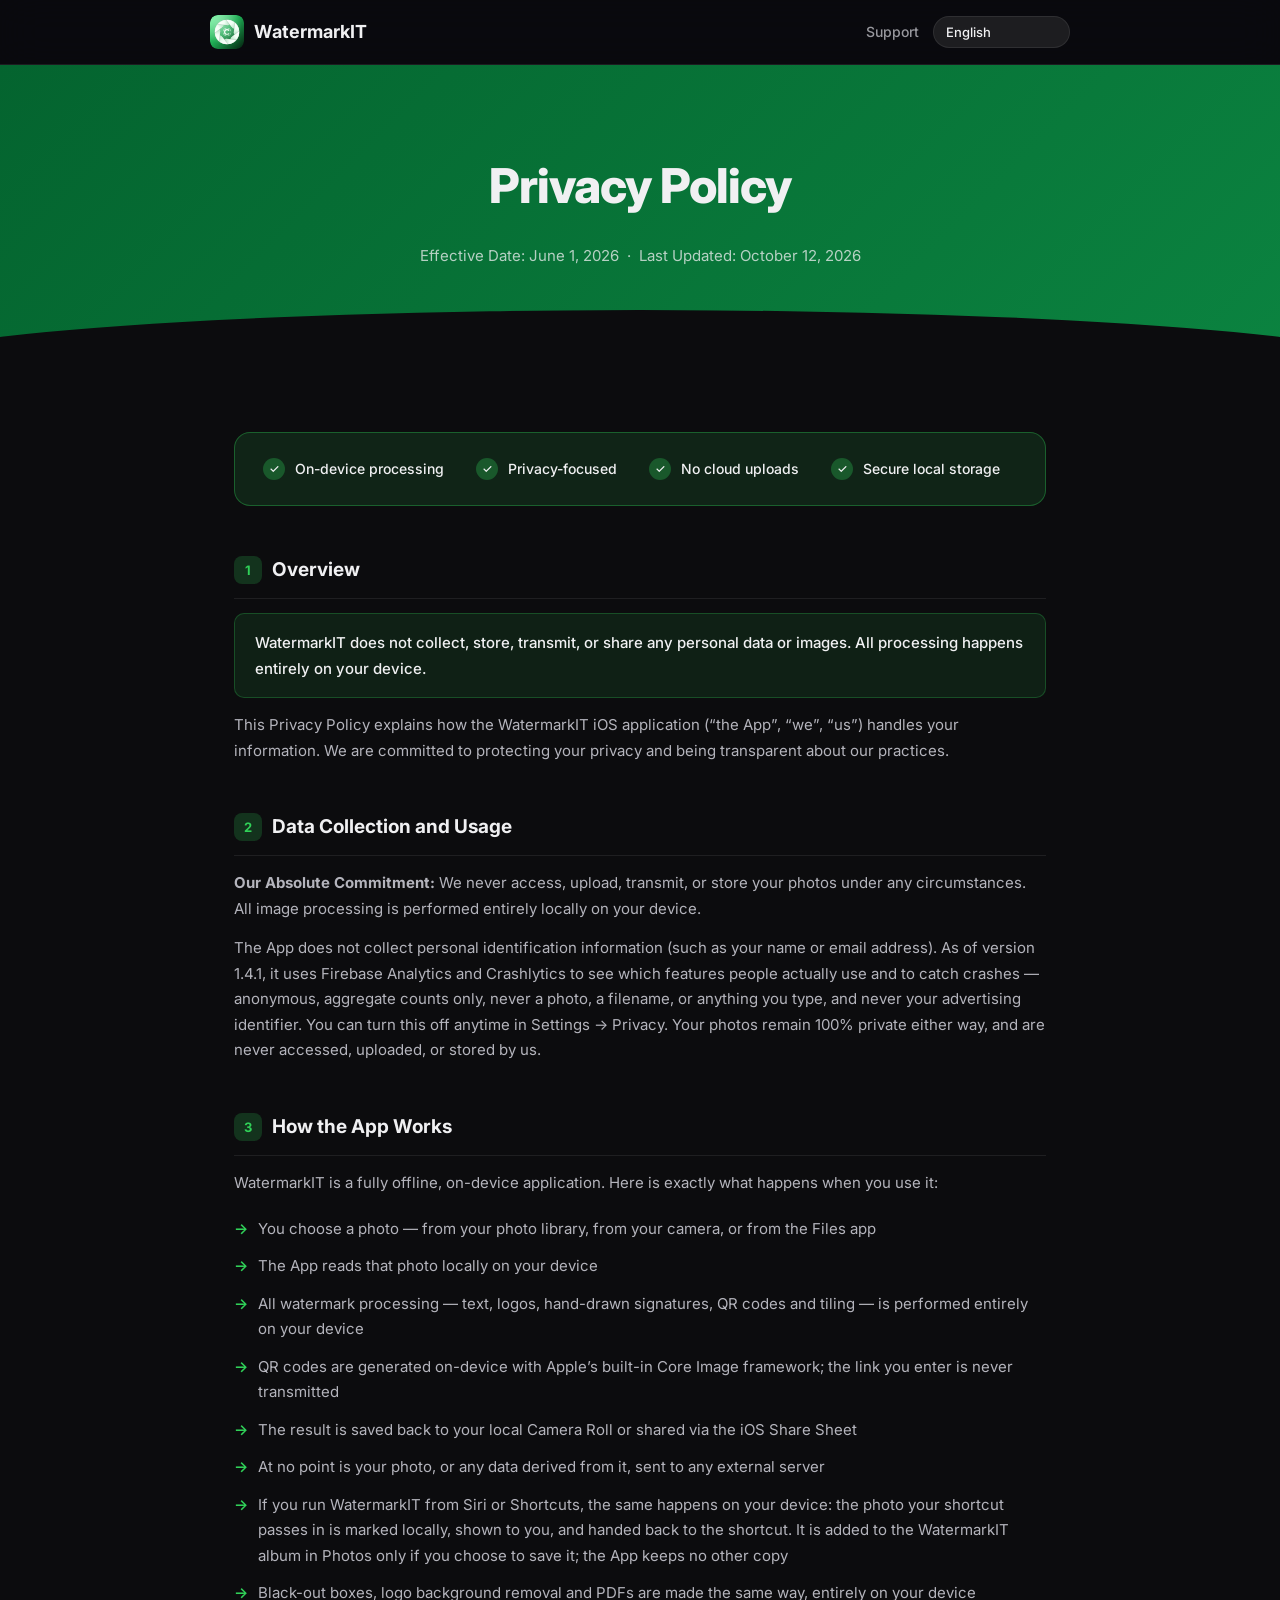
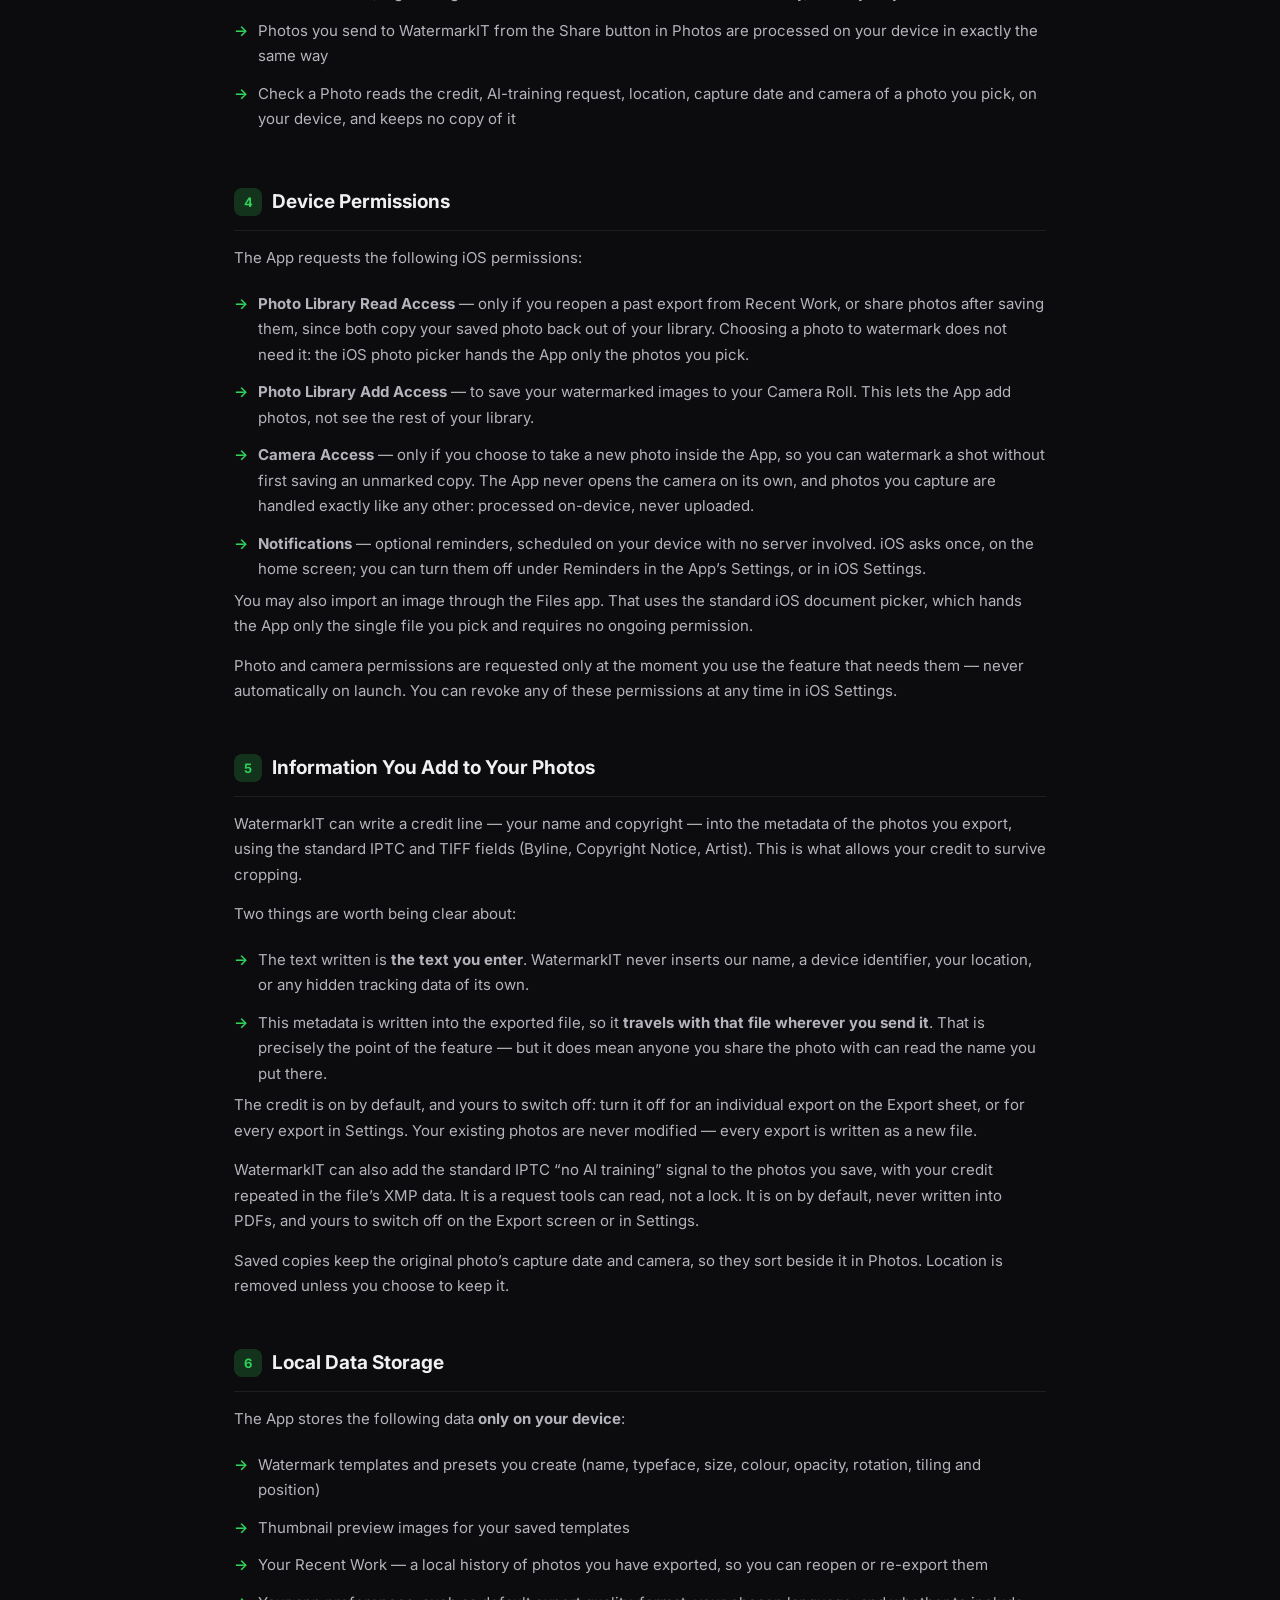
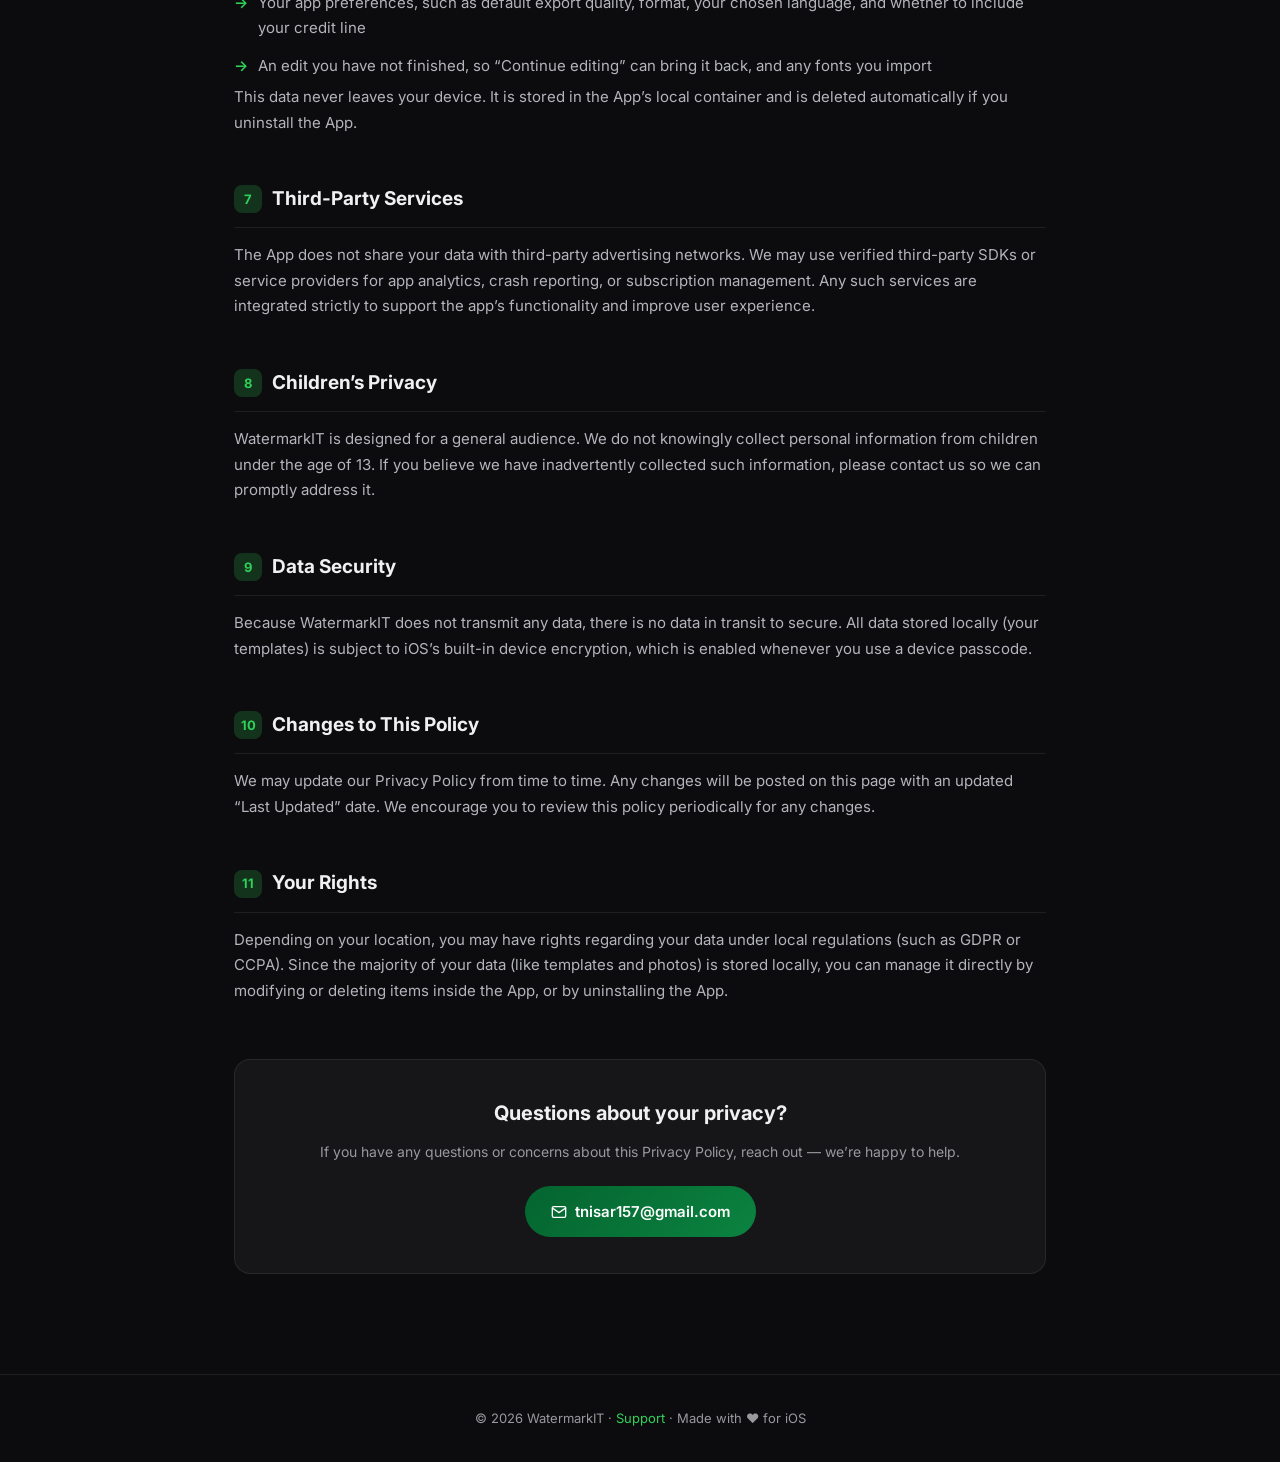
==== commit 26476476: "Say the privacy policy's analytics arrived in 1.4.1, not 1.4 1.4 shipped on 1 Nov without analytics;" ====
--- a/privacy.html
+++ b/privacy.html
@@ -484,7 +484,7 @@
   "s1.p2": "This Privacy Policy explains how the WatermarkIT iOS application (“the App”, “we”, “us”) handles your information. We are committed to protecting your privacy and being transparent about our practices.",
   "s2.h": "Data Collection and Usage",
   "s2.p1": "<strong>Our Absolute Commitment:</strong> We never access, upload, transmit, or store your photos under any circumstances. All image processing is performed entirely locally on your device.",
-  "s2.p2": "The App does not collect personal identification information (such as your name or email address). As of version 1.4, it uses Firebase Analytics and Crashlytics to see which features people actually use and to catch crashes — anonymous, aggregate counts only, never a photo, a filename, or anything you type, and never your advertising identifier. You can turn this off anytime in Settings → Privacy. Your photos remain 100% private either way, and are never accessed, uploaded, or stored by us.",
+  "s2.p2": "The App does not collect personal identification information (such as your name or email address). As of version 1.4.1, it uses Firebase Analytics and Crashlytics to see which features people actually use and to catch crashes — anonymous, aggregate counts only, never a photo, a filename, or anything you type, and never your advertising identifier. You can turn this off anytime in Settings → Privacy. Your photos remain 100% private either way, and are never accessed, uploaded, or stored by us.",
   "s3.h": "How the App Works",
   "s3.p1": "WatermarkIT is a fully offline, on-device application. Here is exactly what happens when you use it:",
   "s3.li1": "You choose a photo — from your photo library, from your camera, or from the Files app",
@@ -551,7 +551,7 @@
   "s1.p2": "توضّح سياسة الخصوصية هذه كيف يتعامل تطبيق WatermarkIT لـ iOS (“التطبيق”، “نحن”) مع معلوماتك. نحن ملتزمون بحماية خصوصيتك وبالشفافية في ممارساتنا.",
   "s2.h": "جمع البيانات واستخدامها",
   "s2.p1": "<strong>التزامنا المطلق:</strong> لا نصل إلى صورك ولا نرفعها أو ننقلها أو نخزّنها تحت أي ظرف. تتم معالجة الصور محليًا على جهازك بالكامل.",
-  "s2.p2": "لا يجمع التطبيق معلومات تعريف شخصية (مثل اسمك أو بريدك الإلكتروني). اعتبارًا من الإصدار 1.4، يستخدم التطبيق Firebase Analytics و Crashlytics لمعرفة الميزات التي يستخدمها الأشخاص فعليًا ولرصد الأعطال — أعداد إجمالية ومجهولة الهوية فقط، ولا يشمل ذلك أبدًا صورك أو أسماء ملفاتها أو أي شيء تكتبه، ولا معرّف الإعلانات الخاص بجهازك. يمكنك إيقاف ذلك في أي وقت من الإعدادات ← الخصوصية. تبقى صورك خاصة بنسبة 100% في الحالتين، ولن نقوم أبدًا بالوصول إليها أو رفعها أو تخزينها.",
+  "s2.p2": "لا يجمع التطبيق معلومات تعريف شخصية (مثل اسمك أو بريدك الإلكتروني). اعتبارًا من الإصدار 1.4.1، يستخدم التطبيق Firebase Analytics و Crashlytics لمعرفة الميزات التي يستخدمها الأشخاص فعليًا ولرصد الأعطال — أعداد إجمالية ومجهولة الهوية فقط، ولا يشمل ذلك أبدًا صورك أو أسماء ملفاتها أو أي شيء تكتبه، ولا معرّف الإعلانات الخاص بجهازك. يمكنك إيقاف ذلك في أي وقت من الإعدادات ← الخصوصية. تبقى صورك خاصة بنسبة 100% في الحالتين، ولن نقوم أبدًا بالوصول إليها أو رفعها أو تخزينها.",
   "s3.h": "كيف يعمل التطبيق",
   "s3.p1": "WatermarkIT تطبيق يعمل دون اتصال وعلى الجهاز بالكامل. إليك ما يحدث بالضبط عند استخدامه:",
   "s3.li1": "تختار صورة — من مكتبة الصور أو الكاميرا أو تطبيق الملفات",
@@ -618,7 +618,7 @@
   "s1.p2": "本プライバシーポリシーは、iOS アプリ WatermarkIT（以下「本アプリ」）がお客様の情報をどのように扱うかを説明するものです。当方はお客様のプライバシーを保護し、その取り扱いについて透明であることをお約束します。",
   "s2.h": "データの収集と利用",
   "s2.p1": "<strong>当方の確約:</strong> いかなる場合も、お客様の写真にアクセスしたり、アップロード・送信・保存したりすることはありません。画像処理はすべてデバイス内でローカルに行われます。",
-  "s2.p2": "本アプリは氏名やメールアドレスなどの個人識別情報を収集しません。バージョン1.4以降、どの機能が実際に使われているかを把握し、クラッシュを検知するために Firebase Analytics と Crashlytics を使用しています——匿名の集計データのみで、写真やファイル名、入力した内容、広告識別子が含まれることは決してありません。この機能は「設定」→「プライバシー」からいつでもオフにできます。いずれの場合も、お客様の写真は 100% 非公開のままであり、当方がアクセス・アップロード・保存することはありません。",
+  "s2.p2": "本アプリは氏名やメールアドレスなどの個人識別情報を収集しません。バージョン1.4.1以降、どの機能が実際に使われているかを把握し、クラッシュを検知するために Firebase Analytics と Crashlytics を使用しています——匿名の集計データのみで、写真やファイル名、入力した内容、広告識別子が含まれることは決してありません。この機能は「設定」→「プライバシー」からいつでもオフにできます。いずれの場合も、お客様の写真は 100% 非公開のままであり、当方がアクセス・アップロード・保存することはありません。",
   "s3.h": "本アプリの仕組み",
   "s3.p1": "WatermarkIT は完全にオフラインで動作する、デバイス内完結型のアプリです。ご利用時に起きることは次のとおりです。",
   "s3.li1": "写真ライブラリ、カメラ、または「ファイル」App から写真を選びます",
@@ -685,7 +685,7 @@
   "s1.p2": "本隐私政策说明 WatermarkIT iOS 应用（下称“本应用”“我们”）如何处理您的信息。我们承诺保护您的隐私，并对我们的做法保持透明。",
   "s2.h": "数据的收集与使用",
   "s2.p1": "<strong>我们的绝对承诺：</strong>在任何情况下，我们都不会访问、上传、传输或存储您的照片。所有图像处理均完全在您的设备本地进行。",
-  "s2.p2": "本应用不会收集个人身份信息（如姓名或电子邮件地址）。自 1.4 版本起，本应用使用 Firebase Analytics 和 Crashlytics 来了解用户实际使用了哪些功能，并捕获崩溃信息——仅为匿名的汇总统计，绝不包含照片、文件名、你输入的任何内容，也不包含你的广告标识符。你可以随时在「设置」→「隐私」中关闭此功能。无论是否开启，你的照片都将保持 100% 私密，我们绝不会访问、上传或存储它们。",
+  "s2.p2": "本应用不会收集个人身份信息（如姓名或电子邮件地址）。自 1.4.1 版本起，本应用使用 Firebase Analytics 和 Crashlytics 来了解用户实际使用了哪些功能，并捕获崩溃信息——仅为匿名的汇总统计，绝不包含照片、文件名、你输入的任何内容，也不包含你的广告标识符。你可以随时在「设置」→「隐私」中关闭此功能。无论是否开启，你的照片都将保持 100% 私密，我们绝不会访问、上传或存储它们。",
   "s3.h": "本应用的工作方式",
   "s3.p1": "WatermarkIT 是一款完全离线、在设备上运行的应用。使用时的具体流程如下：",
   "s3.li1": "您从照片图库、相机或“文件”App 中选择一张照片",
@@ -752,7 +752,7 @@
   "s1.p2": "本隱私權政策說明 WatermarkIT iOS App（下稱「本 App」「我們」）如何處理您的資訊。我們承諾保護您的隱私，並對我們的做法保持透明。",
   "s2.h": "資料的收集與使用",
   "s2.p1": "<strong>我們的絕對承諾：</strong>在任何情況下，我們都不會存取、上傳、傳輸或儲存您的照片。所有影像處理都完全在您的裝置本機進行。",
-  "s2.p2": "本 App 不會收集個人識別資訊（如姓名或電子郵件地址）。自 1.4 版起，本 App 使用 Firebase Analytics 與 Crashlytics 來了解使用者實際使用了哪些功能，並擷取當機資訊——僅為匿名的彙總統計，絕不包含照片、檔案名稱、你輸入的任何內容，也不包含你的廣告識別碼。你可以隨時在「設定」→「隱私」中關閉此功能。無論是否開啟，你的照片都會保持 100% 私密，我們絕不會存取、上傳或儲存。",
+  "s2.p2": "本 App 不會收集個人識別資訊（如姓名或電子郵件地址）。自 1.4.1 版起，本 App 使用 Firebase Analytics 與 Crashlytics 來了解使用者實際使用了哪些功能，並擷取當機資訊——僅為匿名的彙總統計，絕不包含照片、檔案名稱、你輸入的任何內容，也不包含你的廣告識別碼。你可以隨時在「設定」→「隱私」中關閉此功能。無論是否開啟，你的照片都會保持 100% 私密，我們絕不會存取、上傳或儲存。",
   "s3.h": "本 App 的運作方式",
   "s3.p1": "WatermarkIT 是一款完全離線、在裝置上執行的 App。使用時的實際流程如下：",
   "s3.li1": "您從照片圖庫、相機或「檔案」App 中選擇一張照片",
@@ -819,7 +819,7 @@
   "s1.p2": "Cette politique de confidentialité explique comment l’application iOS WatermarkIT (« l’Application », « nous ») traite vos informations. Nous nous engageons à protéger votre vie privée et à être transparents sur nos pratiques.",
   "s2.h": "Collecte et utilisation des données",
   "s2.p1": "<strong>Notre engagement absolu :</strong> nous n’accédons jamais à vos photos, ne les téléchargeons, ne les transmettons ni ne les stockons, en aucune circonstance. Tout le traitement d’image s’effectue entièrement en local sur votre appareil.",
-  "s2.p2": "L’Application ne collecte aucune information d’identification personnelle (comme votre nom ou votre adresse e-mail). Depuis la version 1.4, elle utilise Firebase Analytics et Crashlytics pour comprendre quelles fonctionnalités sont réellement utilisées et détecter les plantages — uniquement des comptes agrégés et anonymes, jamais une photo, un nom de fichier, ce que vous tapez, ni votre identifiant publicitaire. Vous pouvez désactiver cela à tout moment dans Réglages → Confidentialité. Dans tous les cas, vos photos restent privées à 100 % et ne sont jamais consultées, téléchargées ou stockées par nous.",
+  "s2.p2": "L’Application ne collecte aucune information d’identification personnelle (comme votre nom ou votre adresse e-mail). Depuis la version 1.4.1, elle utilise Firebase Analytics et Crashlytics pour comprendre quelles fonctionnalités sont réellement utilisées et détecter les plantages — uniquement des comptes agrégés et anonymes, jamais une photo, un nom de fichier, ce que vous tapez, ni votre identifiant publicitaire. Vous pouvez désactiver cela à tout moment dans Réglages → Confidentialité. Dans tous les cas, vos photos restent privées à 100 % et ne sont jamais consultées, téléchargées ou stockées par nous.",
   "s3.h": "Comment fonctionne l’Application",
   "s3.p1": "WatermarkIT est une application entièrement hors ligne, fonctionnant sur l’appareil. Voici exactement ce qui se passe lorsque vous l’utilisez :",
   "s3.li1": "Vous choisissez une photo — depuis votre photothèque, votre appareil photo, ou l’app Fichiers",
@@ -886,7 +886,7 @@
   "s1.p2": "Diese Datenschutzerklärung erläutert, wie die iOS-App WatermarkIT („die App“, „wir“) mit Ihren Informationen umgeht. Wir setzen uns dafür ein, Ihre Privatsphäre zu schützen und unsere Praktiken transparent darzustellen.",
   "s2.h": "Datenerhebung und -nutzung",
   "s2.p1": "<strong>Unsere uneingeschränkte Zusage:</strong> Wir greifen unter keinen Umständen auf Ihre Fotos zu, laden sie hoch, übertragen oder speichern sie. Die gesamte Bildverarbeitung erfolgt vollständig lokal auf Ihrem Gerät.",
-  "s2.p2": "Die App erhebt keine personenbezogenen Identifikationsdaten (wie Ihren Namen oder Ihre E-Mail-Adresse). Seit Version 1.4 verwendet die App Firebase Analytics und Crashlytics, um zu verstehen, welche Funktionen tatsächlich genutzt werden, und um Abstürze zu erfassen – ausschließlich anonyme, aggregierte Zahlen, niemals ein Foto, ein Dateiname, etwas, das Sie eingeben, oder Ihre Werbekennung. Sie können dies jederzeit in Einstellungen → Datenschutz deaktivieren. In jedem Fall bleiben Ihre Fotos zu 100 % privat und werden von uns niemals aufgerufen, hochgeladen oder gespeichert.",
+  "s2.p2": "Die App erhebt keine personenbezogenen Identifikationsdaten (wie Ihren Namen oder Ihre E-Mail-Adresse). Seit Version 1.4.1 verwendet die App Firebase Analytics und Crashlytics, um zu verstehen, welche Funktionen tatsächlich genutzt werden, und um Abstürze zu erfassen – ausschließlich anonyme, aggregierte Zahlen, niemals ein Foto, ein Dateiname, etwas, das Sie eingeben, oder Ihre Werbekennung. Sie können dies jederzeit in Einstellungen → Datenschutz deaktivieren. In jedem Fall bleiben Ihre Fotos zu 100 % privat und werden von uns niemals aufgerufen, hochgeladen oder gespeichert.",
   "s3.h": "So funktioniert die App",
   "s3.p1": "WatermarkIT ist eine vollständig offline arbeitende App, die auf dem Gerät läuft. Hier ist genau, was passiert, wenn Sie sie verwenden:",
   "s3.li1": "Sie wählen ein Foto aus — aus Ihrer Fotomediathek, mit der Kamera, oder aus der Dateien-App",
@@ -953,7 +953,7 @@
   "s1.p2": "Настоящая политика конфиденциальности объясняет, как приложение WatermarkIT для iOS («Приложение», «мы») обрабатывает вашу информацию. Мы стремимся защищать вашу конфиденциальность и быть прозрачными в отношении наших практик.",
   "s2.h": "Сбор и использование данных",
   "s2.p1": "<strong>Наше безоговорочное обязательство:</strong> мы никогда ни при каких обстоятельствах не получаем доступ к вашим фото, не загружаем, не передаём и не храним их. Вся обработка изображений выполняется полностью локально на вашем устройстве.",
-  "s2.p2": "Приложение не собирает личную идентифицирующую информацию (например, ваше имя или адрес электронной почты). Начиная с версии 1.4 приложение использует Firebase Analytics и Crashlytics, чтобы понимать, какие функции реально используются, и отслеживать сбои — только анонимные совокупные данные, никогда фото, имя файла, то, что вы вводите, или идентификатор рекламы. Вы можете отключить это в любой момент в Настройках → Конфиденциальность. В любом случае ваши фото остаются на 100% приватными и никогда не будут доступны нам, загружены или сохранены нами.",
+  "s2.p2": "Приложение не собирает личную идентифицирующую информацию (например, ваше имя или адрес электронной почты). Начиная с версии 1.4.1 приложение использует Firebase Analytics и Crashlytics, чтобы понимать, какие функции реально используются, и отслеживать сбои — только анонимные совокупные данные, никогда фото, имя файла, то, что вы вводите, или идентификатор рекламы. Вы можете отключить это в любой момент в Настройках → Конфиденциальность. В любом случае ваши фото остаются на 100% приватными и никогда не будут доступны нам, загружены или сохранены нами.",
   "s3.h": "Как работает Приложение",
   "s3.p1": "WatermarkIT — это полностью офлайн-приложение, работающее на устройстве. Вот что именно происходит при его использовании:",
   "s3.li1": "Вы выбираете фото — из библиотеки фото, с камеры или из приложения «Файлы»",
@@ -1020,7 +1020,7 @@
   "s1.p2": "Dit privacybeleid legt uit hoe de iOS-app WatermarkIT (“de App”, “wij”) met je informatie omgaat. Wij zetten ons in om je privacy te beschermen en transparant te zijn over onze werkwijze.",
   "s2.h": "Gegevensverzameling en -gebruik",
   "s2.p1": "<strong>Onze absolute toezegging:</strong> we krijgen nooit toegang tot je foto’s, uploaden, verzenden of bewaren ze onder geen enkele omstandigheid. Alle beeldverwerking gebeurt volledig lokaal op je apparaat.",
-  "s2.p2": "De App verzamelt geen persoonlijke identificatiegegevens (zoals je naam of e-mailadres). Vanaf versie 1.4 gebruikt de App Firebase Analytics en Crashlytics om te begrijpen welke functies mensen daadwerkelijk gebruiken en om crashes op te sporen — uitsluitend anonieme, verzamelde aantallen, nooit een foto, bestandsnaam, iets wat je typt, of je advertentie-ID. Je kunt dit altijd uitzetten via Instellingen → Privacy. In beide gevallen blijven je foto’s 100% privé en worden ze nooit door ons benaderd, geüpload of bewaard.",
+  "s2.p2": "De App verzamelt geen persoonlijke identificatiegegevens (zoals je naam of e-mailadres). Vanaf versie 1.4.1 gebruikt de App Firebase Analytics en Crashlytics om te begrijpen welke functies mensen daadwerkelijk gebruiken en om crashes op te sporen — uitsluitend anonieme, verzamelde aantallen, nooit een foto, bestandsnaam, iets wat je typt, of je advertentie-ID. Je kunt dit altijd uitzetten via Instellingen → Privacy. In beide gevallen blijven je foto’s 100% privé en worden ze nooit door ons benaderd, geüpload of bewaard.",
   "s3.h": "Hoe de App werkt",
   "s3.p1": "WatermarkIT is een volledig offline app die op het apparaat draait. Dit gebeurt er precies wanneer je de app gebruikt:",
   "s3.li1": "Je kiest een foto — uit je fotobibliotheek, met de camera, of via de app Bestanden",
@@ -1087,7 +1087,7 @@
   "s1.p2": "Chính sách quyền riêng tư này giải thích cách ứng dụng iOS WatermarkIT (“Ứng dụng”, “chúng tôi”) xử lý thông tin của bạn. Chúng tôi cam kết bảo vệ quyền riêng tư của bạn và minh bạch về các thực hành của mình.",
   "s2.h": "Thu thập và Sử dụng Dữ liệu",
   "s2.p1": "<strong>Cam kết tuyệt đối của chúng tôi:</strong> chúng tôi không bao giờ truy cập, tải lên, truyền tải hay lưu trữ ảnh của bạn trong bất kỳ trường hợp nào. Mọi xử lý hình ảnh được thực hiện hoàn toàn cục bộ trên thiết bị của bạn.",
-  "s2.p2": "Ứng dụng không thu thập thông tin nhận dạng cá nhân (như tên hoặc địa chỉ email của bạn). Kể từ phiên bản 1.4, ứng dụng dùng Firebase Analytics và Crashlytics để biết tính năng nào thực sự được dùng và phát hiện sự cố — chỉ là số liệu tổng hợp ẩn danh, không bao giờ là ảnh, tên tệp, bất cứ gì bạn nhập, hay mã định danh quảng cáo của bạn. Bạn có thể tắt tính năng này bất cứ lúc nào trong Cài đặt → Quyền riêng tư. Dù bật hay tắt, ảnh của bạn vẫn luôn riêng tư 100% và sẽ không bao giờ bị chúng tôi truy cập, tải lên hay lưu trữ.",
+  "s2.p2": "Ứng dụng không thu thập thông tin nhận dạng cá nhân (như tên hoặc địa chỉ email của bạn). Kể từ phiên bản 1.4.1, ứng dụng dùng Firebase Analytics và Crashlytics để biết tính năng nào thực sự được dùng và phát hiện sự cố — chỉ là số liệu tổng hợp ẩn danh, không bao giờ là ảnh, tên tệp, bất cứ gì bạn nhập, hay mã định danh quảng cáo của bạn. Bạn có thể tắt tính năng này bất cứ lúc nào trong Cài đặt → Quyền riêng tư. Dù bật hay tắt, ảnh của bạn vẫn luôn riêng tư 100% và sẽ không bao giờ bị chúng tôi truy cập, tải lên hay lưu trữ.",
   "s3.h": "Cách Ứng dụng Hoạt động",
   "s3.p1": "WatermarkIT là một ứng dụng hoàn toàn ngoại tuyến, hoạt động trên thiết bị. Đây là chính xác những gì xảy ra khi bạn sử dụng nó:",
   "s3.li1": "Bạn chọn một bức ảnh — từ thư viện ảnh, từ camera, hoặc từ ứng dụng Tệp",
@@ -1154,7 +1154,7 @@
   "s1.p2": "Bu Gizlilik Politikası, WatermarkIT iOS uygulamasının (“Uygulama”, “biz”) bilgilerinizi nasıl işlediğini açıklar. Gizliliğinizi korumaya ve uygulamalarımız konusunda şeffaf olmaya kararlıyız.",
   "s2.h": "Veri Toplama ve Kullanımı",
   "s2.p1": "<strong>Kesin Taahhüdümüz:</strong> Hiçbir koşulda fotoğraflarınıza erişmeyiz, onları yüklemeyiz, iletmeyiz veya saklamayız. Tüm görsel işleme tamamen cihazınızda, yerel olarak gerçekleştirilir.",
-  "s2.p2": "Uygulama, adınız veya e-posta adresiniz gibi kişisel kimlik bilgilerini toplamaz. 1.4 sürümünden itibaren uygulama, hangi özelliklerin gerçekten kullanıldığını anlamak ve çökmeleri yakalamak için Firebase Analytics ve Crashlytics kullanır — yalnızca anonim, toplu sayılar; asla bir fotoğraf, dosya adı, yazdığınız bir şey veya reklam kimliğiniz değil. Bunu istediğiniz zaman Ayarlar → Gizlilik bölümünden kapatabilirsiniz. Her iki durumda da fotoğraflarınız %100 gizli kalır ve tarafımızca hiçbir zaman erişilmez, yüklenmez veya saklanmaz.",
+  "s2.p2": "Uygulama, adınız veya e-posta adresiniz gibi kişisel kimlik bilgilerini toplamaz. 1.4.1 sürümünden itibaren uygulama, hangi özelliklerin gerçekten kullanıldığını anlamak ve çökmeleri yakalamak için Firebase Analytics ve Crashlytics kullanır — yalnızca anonim, toplu sayılar; asla bir fotoğraf, dosya adı, yazdığınız bir şey veya reklam kimliğiniz değil. Bunu istediğiniz zaman Ayarlar → Gizlilik bölümünden kapatabilirsiniz. Her iki durumda da fotoğraflarınız %100 gizli kalır ve tarafımızca hiçbir zaman erişilmez, yüklenmez veya saklanmaz.",
   "s3.h": "Uygulama Nasıl Çalışır",
   "s3.p1": "WatermarkIT, cihaz üzerinde çalışan, tamamen çevrimdışı bir uygulamadır. Uygulamayı kullandığınızda tam olarak şunlar gerçekleşir:",
   "s3.li1": "Bir fotoğraf seçersiniz — fotoğraf kitaplığınızdan, kameranızdan ya da Dosyalar uygulamasından",
@@ -1221,7 +1221,7 @@
   "s1.p2": "Esta Política de Privacidad explica cómo la aplicación de iOS WatermarkIT (“la App”, “nosotros”) maneja tu información. Estamos comprometidos con proteger tu privacidad y ser transparentes sobre nuestras prácticas.",
   "s2.h": "Recopilación y uso de datos",
   "s2.p1": "<strong>Nuestro compromiso absoluto:</strong> nunca accedemos, subimos, transmitimos ni almacenamos tus fotos bajo ninguna circunstancia. Todo el procesamiento de imágenes se realiza por completo de forma local en tu dispositivo.",
-  "s2.p2": "La App no recopila información de identificación personal (como tu nombre o dirección de correo electrónico). A partir de la versión 1.4, la App usa Firebase Analytics y Crashlytics para entender qué funciones usa realmente la gente y detectar fallos — solo conteos anónimos y agregados, nunca una foto, un nombre de archivo, algo que escribas, o tu identificador de publicidad. Puedes desactivarlo en cualquier momento en Ajustes → Privacidad. En cualquier caso, tus fotos siguen siendo 100% privadas y nunca serán accedidas, subidas o almacenadas por nosotros.",
+  "s2.p2": "La App no recopila información de identificación personal (como tu nombre o dirección de correo electrónico). A partir de la versión 1.4.1, la App usa Firebase Analytics y Crashlytics para entender qué funciones usa realmente la gente y detectar fallos — solo conteos anónimos y agregados, nunca una foto, un nombre de archivo, algo que escribas, o tu identificador de publicidad. Puedes desactivarlo en cualquier momento en Ajustes → Privacidad. En cualquier caso, tus fotos siguen siendo 100% privadas y nunca serán accedidas, subidas o almacenadas por nosotros.",
   "s3.h": "Cómo funciona la App",
   "s3.p1": "WatermarkIT es una aplicación completamente sin conexión, que funciona en el dispositivo. Esto es exactamente lo que sucede cuando la usas:",
   "s3.li1": "Eliges una foto — de tu biblioteca de fotos, de tu cámara, o de la app Archivos",
@@ -1288,7 +1288,7 @@
   "s1.p2": "Esta Política de Privacidade explica como o aplicativo iOS WatermarkIT (“o App”, “nós”) trata suas informações. Estamos comprometidos em proteger sua privacidade e em ser transparentes sobre nossas práticas.",
   "s2.h": "Coleta e Uso de Dados",
   "s2.p1": "<strong>Nosso Compromisso Absoluto:</strong> nunca acessamos, enviamos, transmitimos ou armazenamos suas fotos, em nenhuma circunstância. Todo o processamento de imagem é feito inteiramente de forma local no seu aparelho.",
-  "s2.p2": "O App não coleta informações de identificação pessoal (como seu nome ou endereço de e-mail). A partir da versão 1.4, o App usa Firebase Analytics e Crashlytics para entender quais recursos são realmente usados e identificar falhas — apenas contagens agregadas e anônimas, nunca uma foto, um nome de arquivo, algo que você digita, ou seu identificador de publicidade. Você pode desativar isso a qualquer momento em Ajustes → Privacidade. De qualquer forma, suas fotos continuam 100% privadas e nunca serão acessadas, enviadas ou armazenadas por nós.",
+  "s2.p2": "O App não coleta informações de identificação pessoal (como seu nome ou endereço de e-mail). A partir da versão 1.4.1, o App usa Firebase Analytics e Crashlytics para entender quais recursos são realmente usados e identificar falhas — apenas contagens agregadas e anônimas, nunca uma foto, um nome de arquivo, algo que você digita, ou seu identificador de publicidade. Você pode desativar isso a qualquer momento em Ajustes → Privacidade. De qualquer forma, suas fotos continuam 100% privadas e nunca serão acessadas, enviadas ou armazenadas por nós.",
   "s3.h": "Como o App Funciona",
   "s3.p1": "O WatermarkIT é um aplicativo totalmente offline, que roda no aparelho. Aqui está exatamente o que acontece quando você o usa:",
   "s3.li1": "Você escolhe uma foto — da sua galeria de fotos, da câmera, ou do app Arquivos",
@@ -1355,7 +1355,7 @@
   "s1.p2": "呢份私隱政策解釋 WatermarkIT 呢個 iOS App（下稱「本 App」「我哋」）點樣處理你嘅資訊。我哋承諾保護你嘅私隱，同埋喺我哋嘅做法上保持透明。",
   "s2.h": "資料收集同使用",
   "s2.p1": "<strong>我哋嘅絕對承諾：</strong>喺任何情況下，我哋都唔會存取、上載、傳輸或者儲存你嘅相片。所有影像處理都完全喺你部裝置度本機進行。",
-  "s2.p2": "本 App 唔會收集個人識別資訊（例如你嘅姓名或者電郵地址）。由 1.4 版本開始，本 App 會用 Firebase Analytics 同 Crashlytics 嚟了解邊啲功能真係有人用緊，同埋擷取當機資訊——淨係匿名嘅彙總數字，永遠唔包括相片、檔案名稱、你打嘅任何內容，或者你嘅廣告識別碼。你可以隨時喺「設定」→「私隱」關閉呢個功能。無論開定關，你嘅相片都會保持 100% 私隱，我哋絕對唔會存取、上載或者儲存。",
+  "s2.p2": "本 App 唔會收集個人識別資訊（例如你嘅姓名或者電郵地址）。由 1.4.1 版本開始，本 App 會用 Firebase Analytics 同 Crashlytics 嚟了解邊啲功能真係有人用緊，同埋擷取當機資訊——淨係匿名嘅彙總數字，永遠唔包括相片、檔案名稱、你打嘅任何內容，或者你嘅廣告識別碼。你可以隨時喺「設定」→「私隱」關閉呢個功能。無論開定關，你嘅相片都會保持 100% 私隱，我哋絕對唔會存取、上載或者儲存。",
   "s3.h": "本 App 點樣運作",
   "s3.p1": "WatermarkIT 係一個完全離線、喺裝置度運行嘅 App。用嘅時候實際會發生咩事，如下：",
   "s3.li1": "你由相簿、相機或者「檔案」App 入面揀一張相",
@@ -1422,7 +1422,7 @@
   "s1.p2": "Esta política de privacidad explica cómo la aplicación de iOS WatermarkIT (“la App”, “nosotros”) trata tu información. Nos comprometemos a proteger tu privacidad y a ser transparentes sobre nuestras prácticas.",
   "s2.h": "Recopilación y uso de datos",
   "s2.p1": "<strong>Nuestro compromiso absoluto:</strong> no accedemos, subimos, transmitimos ni almacenamos tus fotos nunca, bajo ninguna circunstancia. Todo el procesamiento de imágenes se realiza por completo de forma local en tu dispositivo.",
-  "s2.p2": "La App no recopila información de identificación personal (como tu nombre o tu dirección de correo electrónico). Desde la versión 1.4, la App utiliza Firebase Analytics y Crashlytics para entender qué funciones se usan realmente y detectar fallos — solo recuentos anónimos y agregados, nunca una foto, un nombre de archivo, algo que escribas o tu identificador publicitario. Puedes desactivarlo en cualquier momento en Ajustes → Privacidad. En cualquier caso, tus fotos siguen siendo 100% privadas y nunca serán accedidas, subidas ni almacenadas por nosotros.",
+  "s2.p2": "La App no recopila información de identificación personal (como tu nombre o tu dirección de correo electrónico). Desde la versión 1.4.1, la App utiliza Firebase Analytics y Crashlytics para entender qué funciones se usan realmente y detectar fallos — solo recuentos anónimos y agregados, nunca una foto, un nombre de archivo, algo que escribas o tu identificador publicitario. Puedes desactivarlo en cualquier momento en Ajustes → Privacidad. En cualquier caso, tus fotos siguen siendo 100% privadas y nunca serán accedidas, subidas ni almacenadas por nosotros.",
   "s3.h": "Cómo funciona la App",
   "s3.p1": "WatermarkIT es una aplicación completamente sin conexión, que funciona en el dispositivo. Esto es exactamente lo que sucede cuando la usas:",
   "s3.li1": "Eliges una foto — de tu biblioteca de fotos, de la cámara o de la app Archivos",
@@ -1489,7 +1489,7 @@
   "s1.p2": "מדיניות פרטיות זו מסבירה כיצד אפליקציית ה-iOS‏ WatermarkIT (‏“האפליקציה”, “אנחנו”) מטפלת במידע שלכם. אנחנו מחויבים להגן על פרטיותכם ולהיות שקופים לגבי הנהלים שלנו.",
   "s2.h": "איסוף מידע ושימוש בו",
   "s2.p1": "<strong>ההתחייבות המוחלטת שלנו:</strong> אנחנו לעולם לא ניגשים לתמונות שלכם, לא מעלים, לא מעבירים ולא שומרים אותן, בשום מקרה. כל עיבוד התמונות מתבצע באופן מקומי במכשיר שלכם בלבד.",
-  "s2.p2": "האפליקציה לא אוספת מידע מזהה אישי (כמו שם או כתובת אימייל). החל מגרסה 1.4, האפליקציה משתמשת ב-Firebase Analytics וב-Crashlytics כדי להבין אילו תכונות אנשים באמת משתמשים בהן ולזהות קריסות — רק ספירות אנונימיות ומצטברות, לעולם לא תמונה, שם קובץ, משהו שהקלדתם, או מזהה הפרסומות שלכם. אפשר לכבות את זה בכל רגע בהגדרות ← פרטיות. בכל מקרה, התמונות שלכם נשארות פרטיות ב-100% ולעולם לא ניגש אליהן, נעלה אותן או נשמור אותן.",
+  "s2.p2": "האפליקציה לא אוספת מידע מזהה אישי (כמו שם או כתובת אימייל). החל מגרסה 1.4.1, האפליקציה משתמשת ב-Firebase Analytics וב-Crashlytics כדי להבין אילו תכונות אנשים באמת משתמשים בהן ולזהות קריסות — רק ספירות אנונימיות ומצטברות, לעולם לא תמונה, שם קובץ, משהו שהקלדתם, או מזהה הפרסומות שלכם. אפשר לכבות את זה בכל רגע בהגדרות ← פרטיות. בכל מקרה, התמונות שלכם נשארות פרטיות ב-100% ולעולם לא ניגש אליהן, נעלה אותן או נשמור אותן.",
   "s3.h": "איך האפליקציה עובדת",
   "s3.p1": "WatermarkIT היא אפליקציה שפועלת כולה במכשיר ובלי חיבור לאינטרנט. זה בדיוק מה שקורה כשמשתמשים בה:",
   "s3.li1": "אתם בוחרים תמונה — מספריית התמונות, מהמצלמה או מאפליקציית Files",
@@ -1556,7 +1556,7 @@
   "s1.p2": "Questa Informativa sulla privacy spiega come l’applicazione iOS WatermarkIT (“l’App”, “noi”) tratta le tue informazioni. Ci impegniamo a proteggere la tua privacy e a essere trasparenti sulle nostre pratiche.",
   "s2.h": "Raccolta e uso dei dati",
   "s2.p1": "<strong>Il nostro impegno assoluto:</strong> non consultiamo, carichiamo, trasmettiamo né conserviamo mai le tue foto, in nessuna circostanza. Tutta l’elaborazione delle immagini avviene interamente in locale sul tuo dispositivo.",
-  "s2.p2": "L’App non raccoglie informazioni di identificazione personale (come il tuo nome o indirizzo email). Dalla versione 1.4, l’App utilizza Firebase Analytics e Crashlytics per capire quali funzioni vengono realmente usate e per rilevare i crash — solo conteggi anonimi e aggregati, mai una foto, un nome file, qualcosa che digiti, o il tuo identificativo pubblicitario. Puoi disattivarlo in qualsiasi momento in Impostazioni → Privacy. In ogni caso, le tue foto restano private al 100% e non saranno mai consultate, caricate o conservate da noi.",
+  "s2.p2": "L’App non raccoglie informazioni di identificazione personale (come il tuo nome o indirizzo email). Dalla versione 1.4.1, l’App utilizza Firebase Analytics e Crashlytics per capire quali funzioni vengono realmente usate e per rilevare i crash — solo conteggi anonimi e aggregati, mai una foto, un nome file, qualcosa che digiti, o il tuo identificativo pubblicitario. Puoi disattivarlo in qualsiasi momento in Impostazioni → Privacy. In ogni caso, le tue foto restano private al 100% e non saranno mai consultate, caricate o conservate da noi.",
   "s3.h": "Come funziona l’App",
   "s3.p1": "WatermarkIT è un’applicazione completamente offline che lavora sul dispositivo. Ecco esattamente cosa succede quando la usi:",
   "s3.li1": "Scegli una foto — dalla libreria foto, dalla fotocamera o dall’app File",
@@ -1623,7 +1623,7 @@
   "s1.p2": "이 개인정보 처리방침은 WatermarkIT iOS 애플리케이션(이하 ‘앱’, ‘저희’)이 정보를 어떻게 다루는지 설명합니다. 저희는 개인정보를 보호하고 운영 방식을 투명하게 공개하기 위해 노력합니다.",
   "s2.h": "데이터 수집 및 이용",
   "s2.p1": "<strong>저희의 절대적인 약속:</strong> 어떤 경우에도 사진에 접근하거나, 업로드하거나, 전송하거나, 보관하지 않습니다. 모든 이미지 처리는 전적으로 기기 안에서 수행됩니다.",
-  "s2.p2": "앱은 이름이나 이메일 주소 같은 개인 식별 정보를 수집하지 않습니다. 1.4 버전부터 앱은 실제로 어떤 기능이 사용되는지 파악하고 충돌을 감지하기 위해 Firebase Analytics와 Crashlytics를 사용합니다 — 익명의 집계 수치만 사용하며, 사진이나 파일 이름, 입력한 내용, 광고 식별자는 절대 포함되지 않습니다. 설정 → 개인정보 보호에서 언제든 끌 수 있습니다. 어느 쪽이든 사진은 100% 비공개로 유지되며 저희가 접근, 업로드, 보관하는 일은 없습니다.",
+  "s2.p2": "앱은 이름이나 이메일 주소 같은 개인 식별 정보를 수집하지 않습니다. 1.4.1 버전부터 앱은 실제로 어떤 기능이 사용되는지 파악하고 충돌을 감지하기 위해 Firebase Analytics와 Crashlytics를 사용합니다 — 익명의 집계 수치만 사용하며, 사진이나 파일 이름, 입력한 내용, 광고 식별자는 절대 포함되지 않습니다. 설정 → 개인정보 보호에서 언제든 끌 수 있습니다. 어느 쪽이든 사진은 100% 비공개로 유지되며 저희가 접근, 업로드, 보관하는 일은 없습니다.",
   "s3.h": "앱의 작동 방식",
   "s3.p1": "WatermarkIT는 완전히 오프라인으로 기기 안에서 작동하는 애플리케이션입니다. 사용할 때 정확히 다음과 같은 일이 일어납니다:",
   "s3.li1": "사진을 고릅니다 — 사진 보관함, 카메라, 또는 파일 앱에서",
@@ -1690,7 +1690,7 @@
   "s1.p2": "นโยบายความเป็นส่วนตัวนี้อธิบายว่าแอปพลิเคชัน iOS WatermarkIT (“แอป”, “เรา”) จัดการข้อมูลของคุณอย่างไร เรามุ่งมั่นที่จะปกป้องความเป็นส่วนตัวของคุณและเปิดเผยแนวปฏิบัติของเราอย่างโปร่งใส",
   "s2.h": "การเก็บรวบรวมและการใช้ข้อมูล",
   "s2.p1": "<strong>คำมั่นอย่างเด็ดขาดของเรา:</strong> เราไม่เคยเข้าถึง อัปโหลด ส่ง หรือจัดเก็บรูปภาพของคุณไม่ว่ากรณีใด การประมวลผลภาพทั้งหมดทำบนอุปกรณ์ของคุณเท่านั้น",
-  "s2.p2": "แอปไม่เก็บข้อมูลระบุตัวตนส่วนบุคคล (เช่น ชื่อหรืออีเมลของคุณ) ตั้งแต่เวอร์ชัน 1.4 เป็นต้นไป แอปใช้ Firebase Analytics และ Crashlytics เพื่อทำความเข้าใจว่าฟีเจอร์ใดถูกใช้งานจริง และเพื่อตรวจจับการขัดข้อง — เป็นเพียงตัวเลขสรุปแบบไม่ระบุตัวตนเท่านั้น ไม่เคยรวมรูปภาพ ชื่อไฟล์ สิ่งที่คุณพิมพ์ หรือรหัสโฆษณาของคุณ คุณสามารถปิดสิ่งนี้ได้ทุกเมื่อในการตั้งค่า → ความเป็นส่วนตัว ไม่ว่าจะเปิดหรือปิด รูปภาพของคุณยังคงเป็นส่วนตัว 100% และเราจะไม่เข้าถึง อัปโหลด หรือจัดเก็บ",
+  "s2.p2": "แอปไม่เก็บข้อมูลระบุตัวตนส่วนบุคคล (เช่น ชื่อหรืออีเมลของคุณ) ตั้งแต่เวอร์ชัน 1.4.1 เป็นต้นไป แอปใช้ Firebase Analytics และ Crashlytics เพื่อทำความเข้าใจว่าฟีเจอร์ใดถูกใช้งานจริง และเพื่อตรวจจับการขัดข้อง — เป็นเพียงตัวเลขสรุปแบบไม่ระบุตัวตนเท่านั้น ไม่เคยรวมรูปภาพ ชื่อไฟล์ สิ่งที่คุณพิมพ์ หรือรหัสโฆษณาของคุณ คุณสามารถปิดสิ่งนี้ได้ทุกเมื่อในการตั้งค่า → ความเป็นส่วนตัว ไม่ว่าจะเปิดหรือปิด รูปภาพของคุณยังคงเป็นส่วนตัว 100% และเราจะไม่เข้าถึง อัปโหลด หรือจัดเก็บ",
   "s3.h": "แอปทำงานอย่างไร",
   "s3.p1": "WatermarkIT เป็นแอปพลิเคชันที่ทำงานบนอุปกรณ์แบบออฟไลน์ทั้งหมด นี่คือสิ่งที่เกิดขึ้นเมื่อคุณใช้งาน:",
   "s3.li1": "คุณเลือกรูปภาพ — จากคลังรูปภาพ จากกล้อง หรือจากแอปไฟล์",
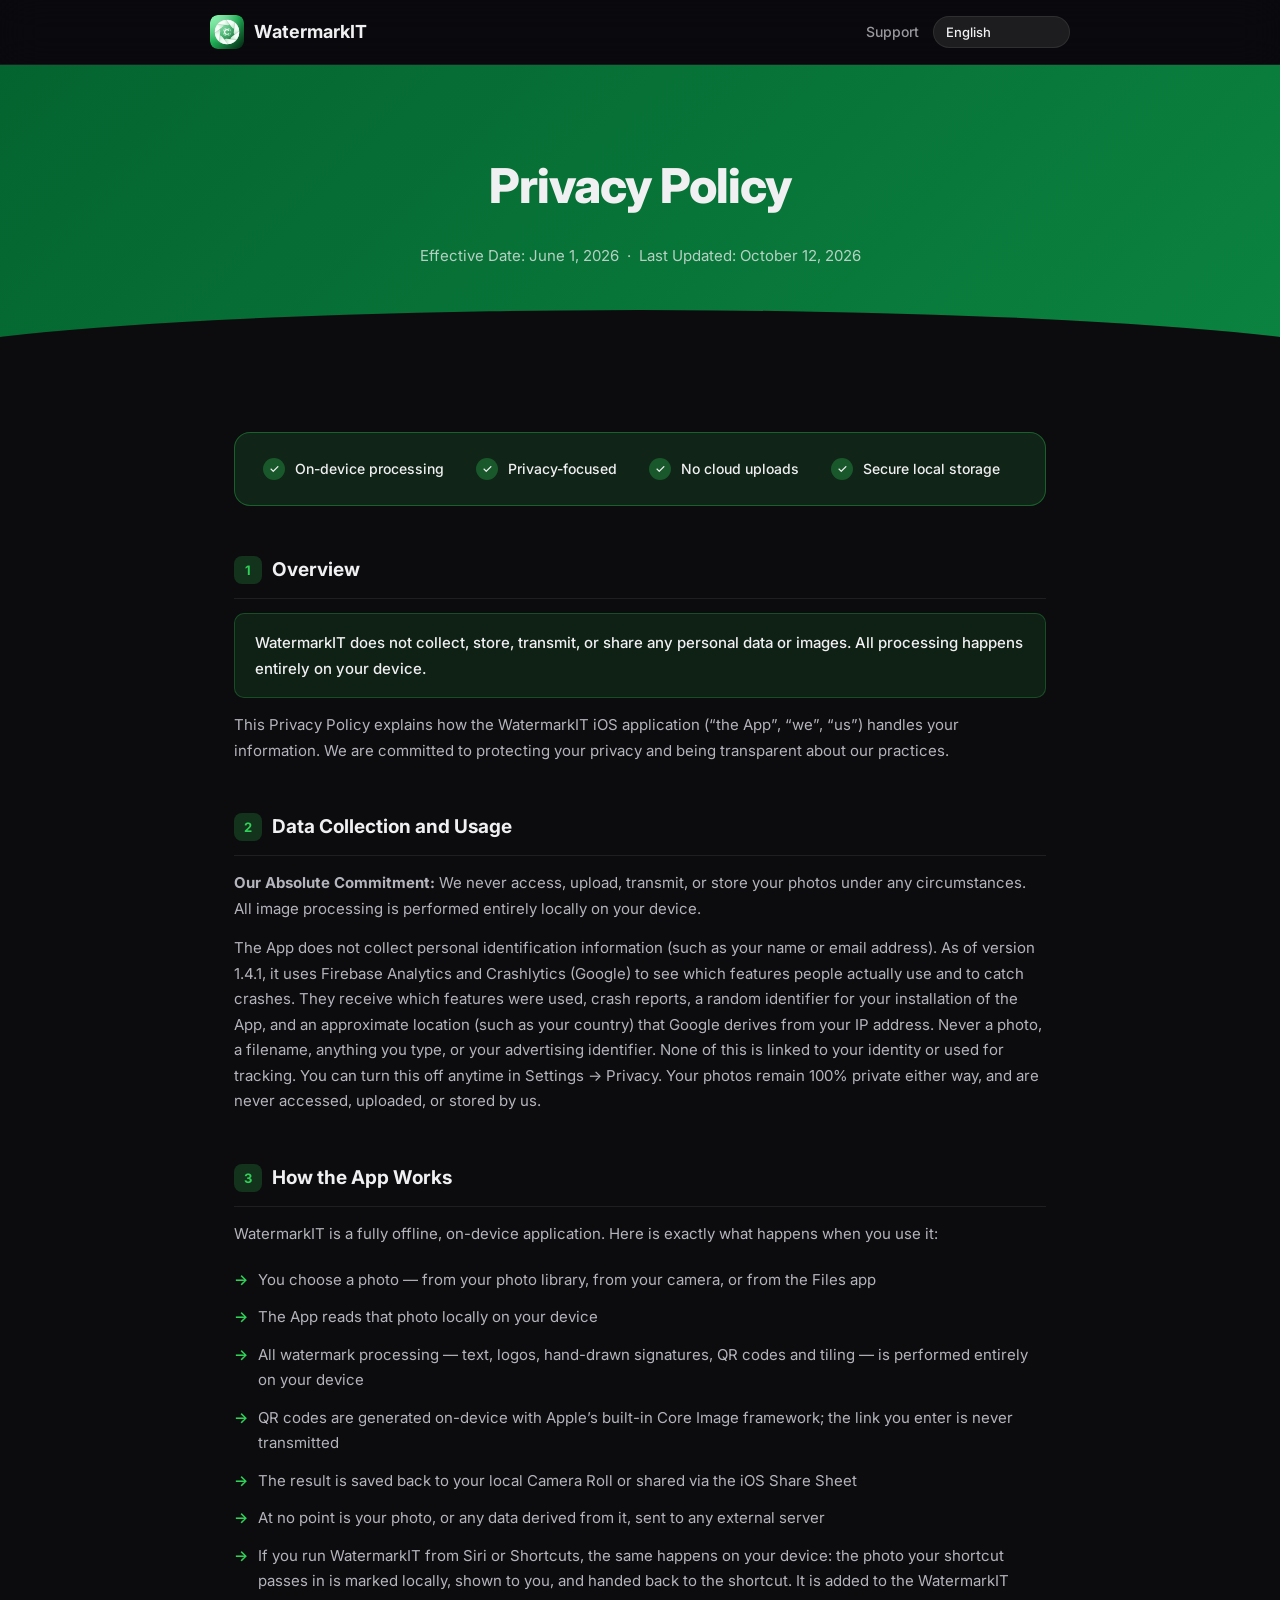
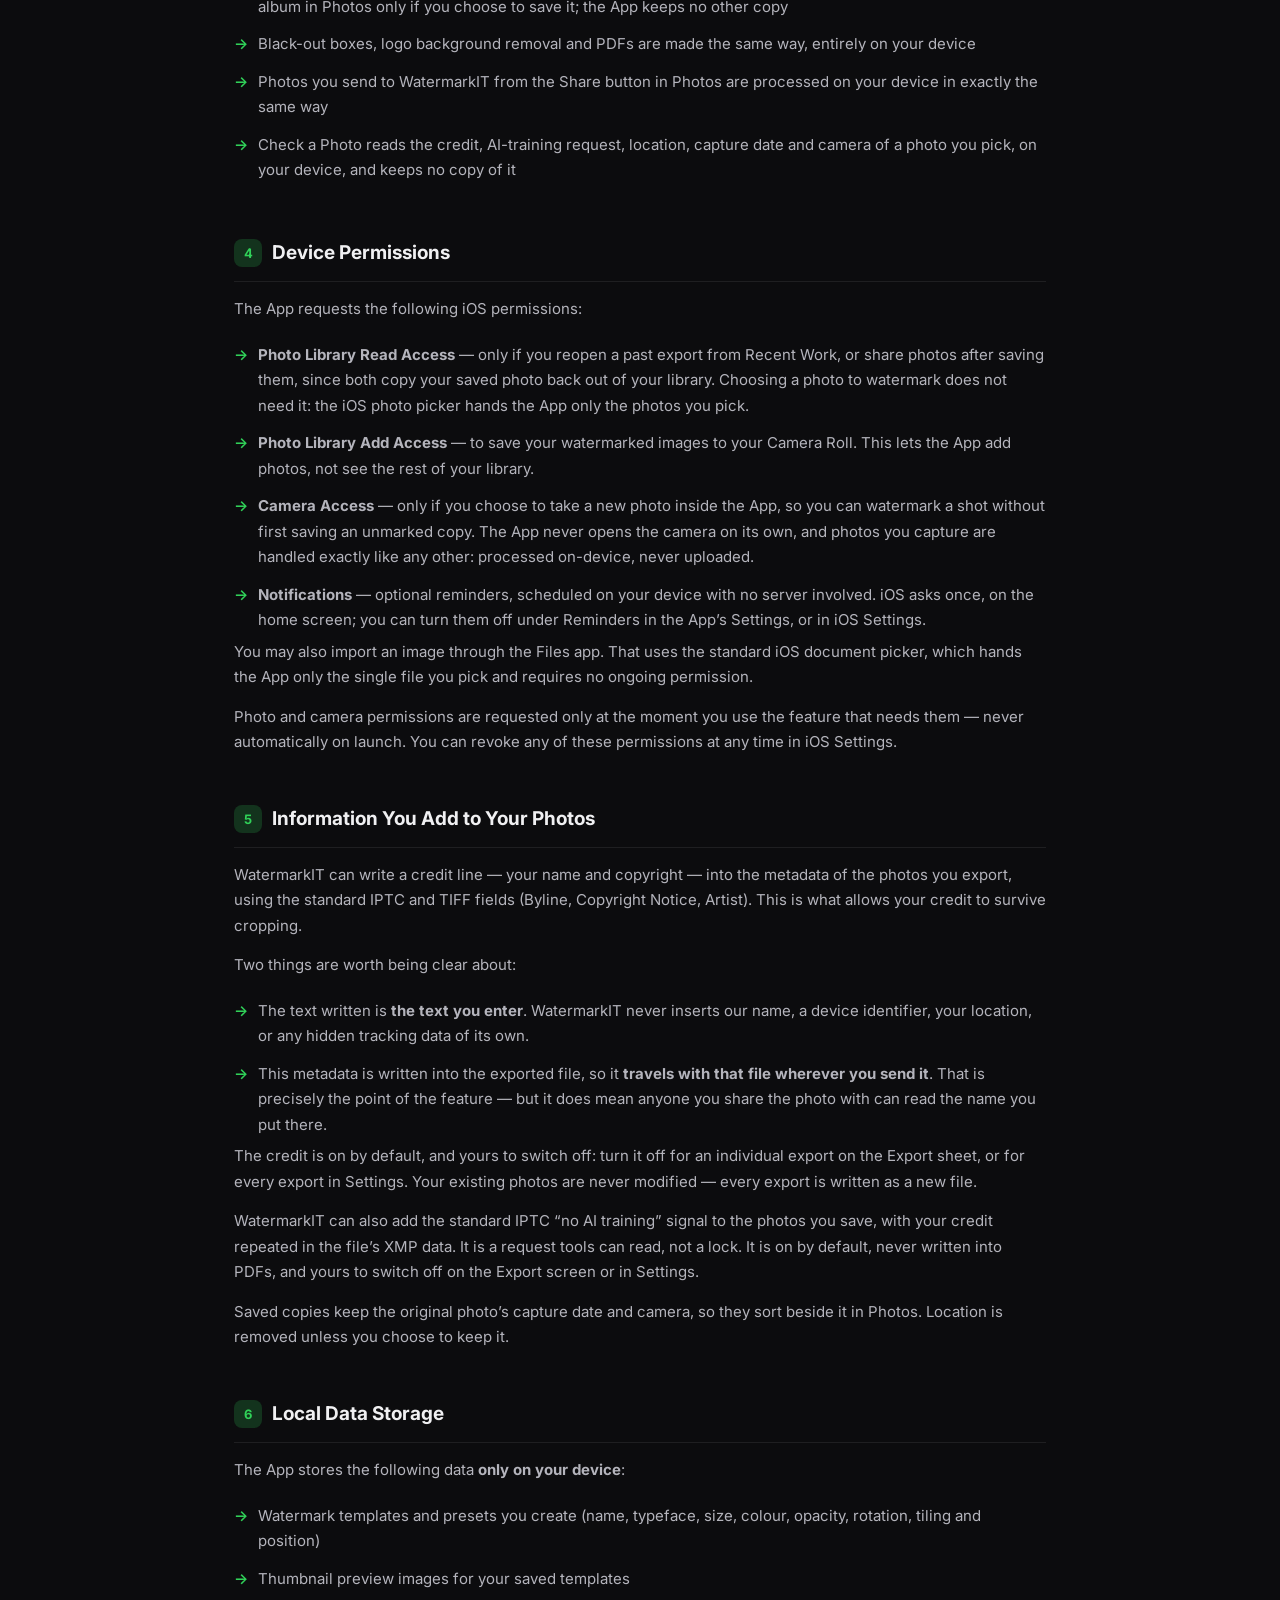
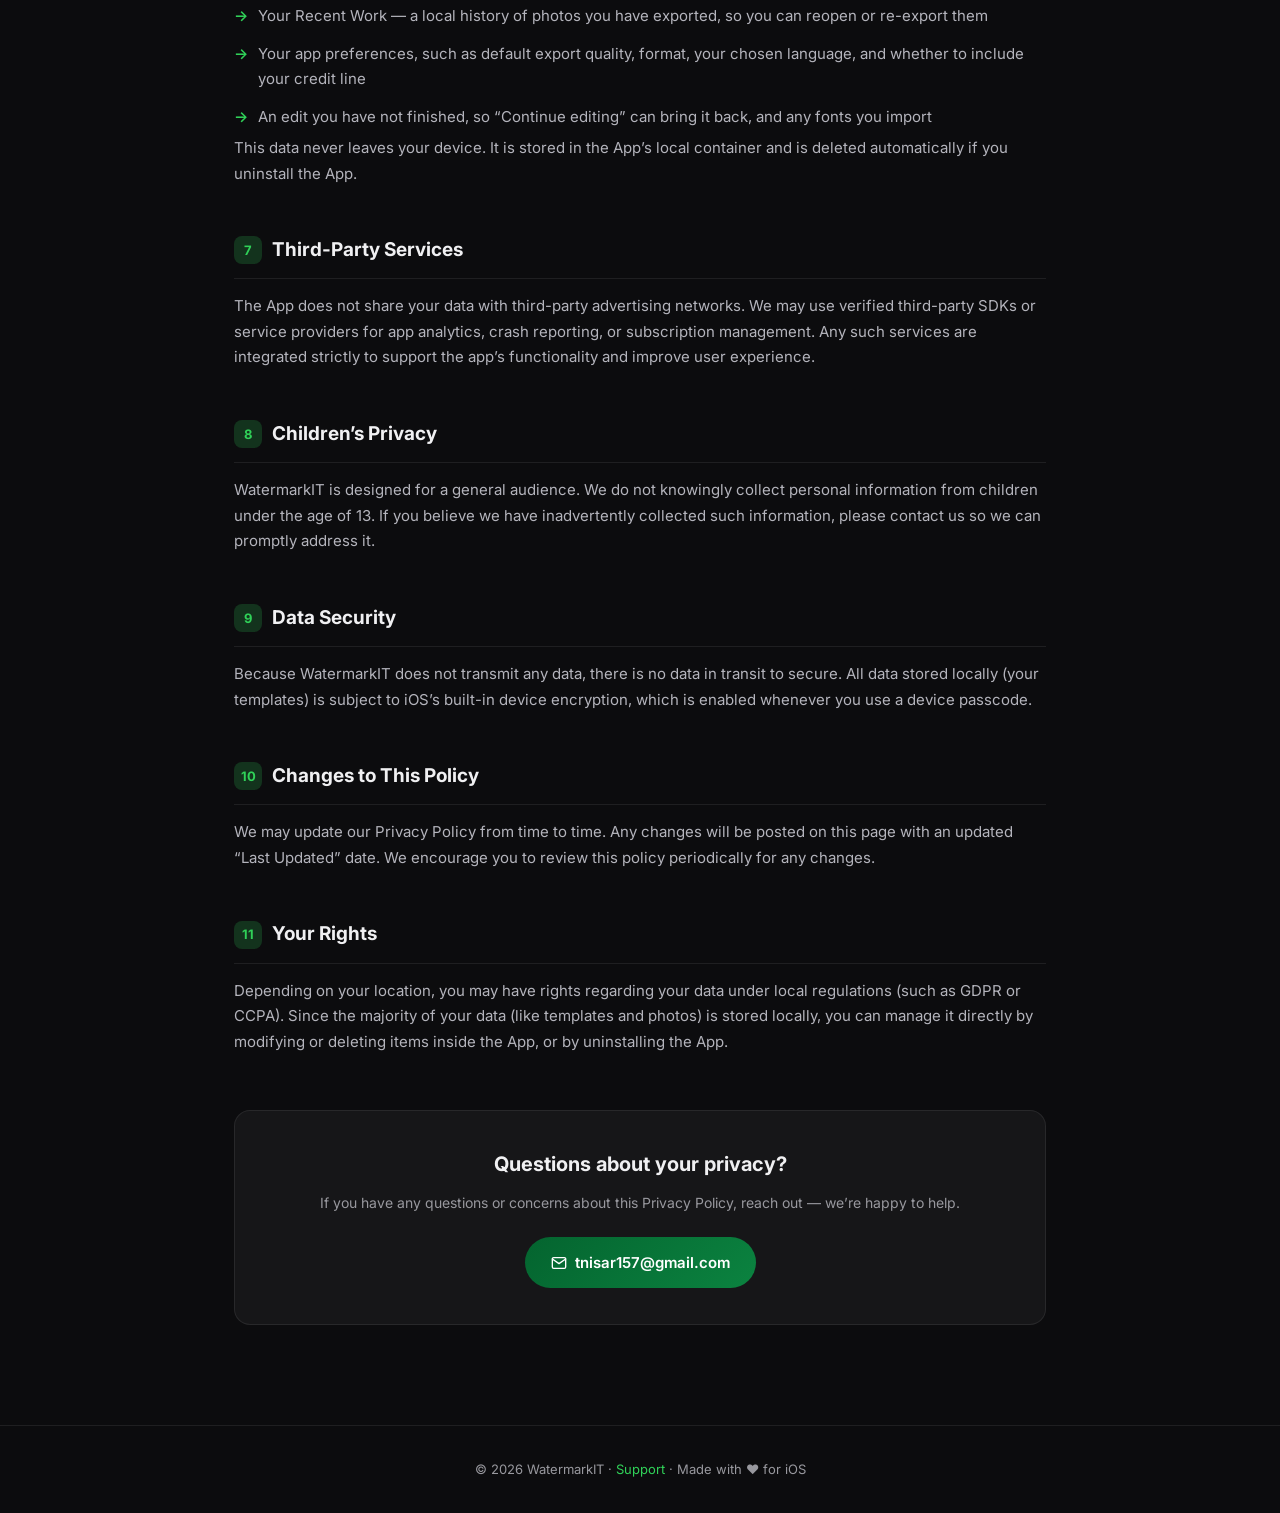
==== commit f931e1a4: "Say exactly what Firebase receives, not "anonymous, aggregate counts only" Firebase also gets a rand" ====
--- a/privacy.html
+++ b/privacy.html
@@ -484,7 +484,7 @@
   "s1.p2": "This Privacy Policy explains how the WatermarkIT iOS application (“the App”, “we”, “us”) handles your information. We are committed to protecting your privacy and being transparent about our practices.",
   "s2.h": "Data Collection and Usage",
   "s2.p1": "<strong>Our Absolute Commitment:</strong> We never access, upload, transmit, or store your photos under any circumstances. All image processing is performed entirely locally on your device.",
-  "s2.p2": "The App does not collect personal identification information (such as your name or email address). As of version 1.4.1, it uses Firebase Analytics and Crashlytics to see which features people actually use and to catch crashes — anonymous, aggregate counts only, never a photo, a filename, or anything you type, and never your advertising identifier. You can turn this off anytime in Settings → Privacy. Your photos remain 100% private either way, and are never accessed, uploaded, or stored by us.",
+  "s2.p2": "The App does not collect personal identification information (such as your name or email address). As of version 1.4.1, it uses Firebase Analytics and Crashlytics (Google) to see which features people actually use and to catch crashes. They receive which features were used, crash reports, a random identifier for your installation of the App, and an approximate location (such as your country) that Google derives from your IP address. Never a photo, a filename, anything you type, or your advertising identifier. None of this is linked to your identity or used for tracking. You can turn this off anytime in Settings → Privacy. Your photos remain 100% private either way, and are never accessed, uploaded, or stored by us.",
   "s3.h": "How the App Works",
   "s3.p1": "WatermarkIT is a fully offline, on-device application. Here is exactly what happens when you use it:",
   "s3.li1": "You choose a photo — from your photo library, from your camera, or from the Files app",
@@ -551,7 +551,7 @@
   "s1.p2": "توضّح سياسة الخصوصية هذه كيف يتعامل تطبيق WatermarkIT لـ iOS (“التطبيق”، “نحن”) مع معلوماتك. نحن ملتزمون بحماية خصوصيتك وبالشفافية في ممارساتنا.",
   "s2.h": "جمع البيانات واستخدامها",
   "s2.p1": "<strong>التزامنا المطلق:</strong> لا نصل إلى صورك ولا نرفعها أو ننقلها أو نخزّنها تحت أي ظرف. تتم معالجة الصور محليًا على جهازك بالكامل.",
-  "s2.p2": "لا يجمع التطبيق معلومات تعريف شخصية (مثل اسمك أو بريدك الإلكتروني). اعتبارًا من الإصدار 1.4.1، يستخدم التطبيق Firebase Analytics و Crashlytics لمعرفة الميزات التي يستخدمها الأشخاص فعليًا ولرصد الأعطال — أعداد إجمالية ومجهولة الهوية فقط، ولا يشمل ذلك أبدًا صورك أو أسماء ملفاتها أو أي شيء تكتبه، ولا معرّف الإعلانات الخاص بجهازك. يمكنك إيقاف ذلك في أي وقت من الإعدادات ← الخصوصية. تبقى صورك خاصة بنسبة 100% في الحالتين، ولن نقوم أبدًا بالوصول إليها أو رفعها أو تخزينها.",
+  "s2.p2": "لا يجمع التطبيق معلومات تعريف شخصية (مثل اسمك أو بريدك الإلكتروني). اعتبارًا من الإصدار 1.4.1، يستخدم التطبيق Firebase Analytics و Crashlytics (من Google) لمعرفة الميزات التي يستخدمها الأشخاص فعليًا ولرصد الأعطال. يتلقيان الميزات التي استُخدمت، وتقارير الأعطال، ومعرّفًا عشوائيًا لنسخة التطبيق المثبتة لديك، وموقعًا تقريبيًا (مثل بلدك) تستنتجه Google من عنوان IP الخاص بك. لا يشمل ذلك أبدًا صورك أو أسماء ملفاتها أو أي شيء تكتبه، ولا معرّف الإعلانات الخاص بجهازك. لا يُربط أي من ذلك بهويتك ولا يُستخدم للتتبع. يمكنك إيقاف ذلك في أي وقت من الإعدادات ← الخصوصية. تبقى صورك خاصة بنسبة 100% في الحالتين، ولن نقوم أبدًا بالوصول إليها أو رفعها أو تخزينها.",
   "s3.h": "كيف يعمل التطبيق",
   "s3.p1": "WatermarkIT تطبيق يعمل دون اتصال وعلى الجهاز بالكامل. إليك ما يحدث بالضبط عند استخدامه:",
   "s3.li1": "تختار صورة — من مكتبة الصور أو الكاميرا أو تطبيق الملفات",
@@ -618,7 +618,7 @@
   "s1.p2": "本プライバシーポリシーは、iOS アプリ WatermarkIT（以下「本アプリ」）がお客様の情報をどのように扱うかを説明するものです。当方はお客様のプライバシーを保護し、その取り扱いについて透明であることをお約束します。",
   "s2.h": "データの収集と利用",
   "s2.p1": "<strong>当方の確約:</strong> いかなる場合も、お客様の写真にアクセスしたり、アップロード・送信・保存したりすることはありません。画像処理はすべてデバイス内でローカルに行われます。",
-  "s2.p2": "本アプリは氏名やメールアドレスなどの個人識別情報を収集しません。バージョン1.4.1以降、どの機能が実際に使われているかを把握し、クラッシュを検知するために Firebase Analytics と Crashlytics を使用しています——匿名の集計データのみで、写真やファイル名、入力した内容、広告識別子が含まれることは決してありません。この機能は「設定」→「プライバシー」からいつでもオフにできます。いずれの場合も、お客様の写真は 100% 非公開のままであり、当方がアクセス・アップロード・保存することはありません。",
+  "s2.p2": "本アプリは氏名やメールアドレスなどの個人識別情報を収集しません。バージョン1.4.1以降、どの機能が実際に使われているかを把握し、クラッシュを検知するために Firebase Analytics と Crashlytics（Google）を使用しています。送信されるのは、使われた機能、クラッシュレポート、本アプリのインストールごとのランダムな識別子、そして Google が IP アドレスから推定するおおよその地域（国など）です。写真、ファイル名、入力した内容、広告識別子が含まれることは決してありません。これらがお客様の身元と結び付けられたり、トラッキングに使われたりすることはありません。この機能は「設定」→「プライバシー」からいつでもオフにできます。いずれの場合も、お客様の写真は 100% 非公開のままであり、当方がアクセス・アップロード・保存することはありません。",
   "s3.h": "本アプリの仕組み",
   "s3.p1": "WatermarkIT は完全にオフラインで動作する、デバイス内完結型のアプリです。ご利用時に起きることは次のとおりです。",
   "s3.li1": "写真ライブラリ、カメラ、または「ファイル」App から写真を選びます",
@@ -685,7 +685,7 @@
   "s1.p2": "本隐私政策说明 WatermarkIT iOS 应用（下称“本应用”“我们”）如何处理您的信息。我们承诺保护您的隐私，并对我们的做法保持透明。",
   "s2.h": "数据的收集与使用",
   "s2.p1": "<strong>我们的绝对承诺：</strong>在任何情况下，我们都不会访问、上传、传输或存储您的照片。所有图像处理均完全在您的设备本地进行。",
-  "s2.p2": "本应用不会收集个人身份信息（如姓名或电子邮件地址）。自 1.4.1 版本起，本应用使用 Firebase Analytics 和 Crashlytics 来了解用户实际使用了哪些功能，并捕获崩溃信息——仅为匿名的汇总统计，绝不包含照片、文件名、你输入的任何内容，也不包含你的广告标识符。你可以随时在「设置」→「隐私」中关闭此功能。无论是否开启，你的照片都将保持 100% 私密，我们绝不会访问、上传或存储它们。",
+  "s2.p2": "本应用不会收集个人身份信息（如姓名或电子邮件地址）。自 1.4.1 版本起，本应用使用 Firebase Analytics 和 Crashlytics（Google）来了解用户实际使用了哪些功能，并捕获崩溃信息。它们会收到所使用的功能、崩溃报告、为你安装的本应用随机分配的标识符，以及 Google 根据你的 IP 地址推断的大致位置（例如国家）。绝不包含照片、文件名、你输入的任何内容，也不包含你的广告标识符。这些数据不会与你的身份关联，也不会用于跟踪。你可以随时在「设置」→「隐私」中关闭此功能。无论是否开启，你的照片都将保持 100% 私密，我们绝不会访问、上传或存储它们。",
   "s3.h": "本应用的工作方式",
   "s3.p1": "WatermarkIT 是一款完全离线、在设备上运行的应用。使用时的具体流程如下：",
   "s3.li1": "您从照片图库、相机或“文件”App 中选择一张照片",
@@ -752,7 +752,7 @@
   "s1.p2": "本隱私權政策說明 WatermarkIT iOS App（下稱「本 App」「我們」）如何處理您的資訊。我們承諾保護您的隱私，並對我們的做法保持透明。",
   "s2.h": "資料的收集與使用",
   "s2.p1": "<strong>我們的絕對承諾：</strong>在任何情況下，我們都不會存取、上傳、傳輸或儲存您的照片。所有影像處理都完全在您的裝置本機進行。",
-  "s2.p2": "本 App 不會收集個人識別資訊（如姓名或電子郵件地址）。自 1.4.1 版起，本 App 使用 Firebase Analytics 與 Crashlytics 來了解使用者實際使用了哪些功能，並擷取當機資訊——僅為匿名的彙總統計，絕不包含照片、檔案名稱、你輸入的任何內容，也不包含你的廣告識別碼。你可以隨時在「設定」→「隱私」中關閉此功能。無論是否開啟，你的照片都會保持 100% 私密，我們絕不會存取、上傳或儲存。",
+  "s2.p2": "本 App 不會收集個人識別資訊（如姓名或電子郵件地址）。自 1.4.1 版起，本 App 使用 Firebase Analytics 與 Crashlytics（Google）來了解使用者實際使用了哪些功能，並擷取當機資訊。它們會收到所使用的功能、當機報告、為你安裝的本 App 隨機指派的識別碼，以及 Google 根據你的 IP 位址推估的大致位置（例如國家）。絕不包含照片、檔案名稱、你輸入的任何內容，也不包含你的廣告識別碼。這些資料不會與你的身分連結，也不會用於追蹤。你可以隨時在「設定」→「隱私」中關閉此功能。無論是否開啟，你的照片都會保持 100% 私密，我們絕不會存取、上傳或儲存。",
   "s3.h": "本 App 的運作方式",
   "s3.p1": "WatermarkIT 是一款完全離線、在裝置上執行的 App。使用時的實際流程如下：",
   "s3.li1": "您從照片圖庫、相機或「檔案」App 中選擇一張照片",
@@ -819,7 +819,7 @@
   "s1.p2": "Cette politique de confidentialité explique comment l’application iOS WatermarkIT (« l’Application », « nous ») traite vos informations. Nous nous engageons à protéger votre vie privée et à être transparents sur nos pratiques.",
   "s2.h": "Collecte et utilisation des données",
   "s2.p1": "<strong>Notre engagement absolu :</strong> nous n’accédons jamais à vos photos, ne les téléchargeons, ne les transmettons ni ne les stockons, en aucune circonstance. Tout le traitement d’image s’effectue entièrement en local sur votre appareil.",
-  "s2.p2": "L’Application ne collecte aucune information d’identification personnelle (comme votre nom ou votre adresse e-mail). Depuis la version 1.4.1, elle utilise Firebase Analytics et Crashlytics pour comprendre quelles fonctionnalités sont réellement utilisées et détecter les plantages — uniquement des comptes agrégés et anonymes, jamais une photo, un nom de fichier, ce que vous tapez, ni votre identifiant publicitaire. Vous pouvez désactiver cela à tout moment dans Réglages → Confidentialité. Dans tous les cas, vos photos restent privées à 100 % et ne sont jamais consultées, téléchargées ou stockées par nous.",
+  "s2.p2": "L’Application ne collecte aucune information d’identification personnelle (comme votre nom ou votre adresse e-mail). Depuis la version 1.4.1, elle utilise Firebase Analytics et Crashlytics (Google) pour comprendre quelles fonctionnalités sont réellement utilisées et détecter les plantages. Ils reçoivent les fonctionnalités utilisées, les rapports de plantage, un identifiant aléatoire propre à votre installation de l’Application et une localisation approximative (par exemple votre pays) que Google déduit de votre adresse IP. Jamais vos photos, leurs noms de fichier, ce que vous tapez, ni votre identifiant publicitaire. Rien de tout cela n’est lié à votre identité ni utilisé à des fins de suivi. Vous pouvez désactiver cela à tout moment dans Réglages → Confidentialité. Dans tous les cas, vos photos restent privées à 100 % et ne sont jamais consultées, téléchargées ou stockées par nous.",
   "s3.h": "Comment fonctionne l’Application",
   "s3.p1": "WatermarkIT est une application entièrement hors ligne, fonctionnant sur l’appareil. Voici exactement ce qui se passe lorsque vous l’utilisez :",
   "s3.li1": "Vous choisissez une photo — depuis votre photothèque, votre appareil photo, ou l’app Fichiers",
@@ -886,7 +886,7 @@
   "s1.p2": "Diese Datenschutzerklärung erläutert, wie die iOS-App WatermarkIT („die App“, „wir“) mit Ihren Informationen umgeht. Wir setzen uns dafür ein, Ihre Privatsphäre zu schützen und unsere Praktiken transparent darzustellen.",
   "s2.h": "Datenerhebung und -nutzung",
   "s2.p1": "<strong>Unsere uneingeschränkte Zusage:</strong> Wir greifen unter keinen Umständen auf Ihre Fotos zu, laden sie hoch, übertragen oder speichern sie. Die gesamte Bildverarbeitung erfolgt vollständig lokal auf Ihrem Gerät.",
-  "s2.p2": "Die App erhebt keine personenbezogenen Identifikationsdaten (wie Ihren Namen oder Ihre E-Mail-Adresse). Seit Version 1.4.1 verwendet die App Firebase Analytics und Crashlytics, um zu verstehen, welche Funktionen tatsächlich genutzt werden, und um Abstürze zu erfassen – ausschließlich anonyme, aggregierte Zahlen, niemals ein Foto, ein Dateiname, etwas, das Sie eingeben, oder Ihre Werbekennung. Sie können dies jederzeit in Einstellungen → Datenschutz deaktivieren. In jedem Fall bleiben Ihre Fotos zu 100 % privat und werden von uns niemals aufgerufen, hochgeladen oder gespeichert.",
+  "s2.p2": "Die App erhebt keine personenbezogenen Identifikationsdaten (wie Ihren Namen oder Ihre E-Mail-Adresse). Seit Version 1.4.1 verwendet die App Firebase Analytics und Crashlytics (Google), um zu verstehen, welche Funktionen tatsächlich genutzt werden, und um Abstürze zu erfassen. Übermittelt werden die genutzten Funktionen, Absturzberichte, eine zufällige Kennung für Ihre Installation der App sowie ein ungefährer Standort (etwa Ihr Land), den Google aus Ihrer IP-Adresse ableitet. Niemals ein Foto, ein Dateiname, etwas, das Sie eingeben, oder Ihre Werbekennung. Nichts davon wird mit Ihrer Identität verknüpft oder zum Tracking verwendet. Sie können dies jederzeit in Einstellungen → Datenschutz deaktivieren. In jedem Fall bleiben Ihre Fotos zu 100 % privat und werden von uns niemals aufgerufen, hochgeladen oder gespeichert.",
   "s3.h": "So funktioniert die App",
   "s3.p1": "WatermarkIT ist eine vollständig offline arbeitende App, die auf dem Gerät läuft. Hier ist genau, was passiert, wenn Sie sie verwenden:",
   "s3.li1": "Sie wählen ein Foto aus — aus Ihrer Fotomediathek, mit der Kamera, oder aus der Dateien-App",
@@ -953,7 +953,7 @@
   "s1.p2": "Настоящая политика конфиденциальности объясняет, как приложение WatermarkIT для iOS («Приложение», «мы») обрабатывает вашу информацию. Мы стремимся защищать вашу конфиденциальность и быть прозрачными в отношении наших практик.",
   "s2.h": "Сбор и использование данных",
   "s2.p1": "<strong>Наше безоговорочное обязательство:</strong> мы никогда ни при каких обстоятельствах не получаем доступ к вашим фото, не загружаем, не передаём и не храним их. Вся обработка изображений выполняется полностью локально на вашем устройстве.",
-  "s2.p2": "Приложение не собирает личную идентифицирующую информацию (например, ваше имя или адрес электронной почты). Начиная с версии 1.4.1 приложение использует Firebase Analytics и Crashlytics, чтобы понимать, какие функции реально используются, и отслеживать сбои — только анонимные совокупные данные, никогда фото, имя файла, то, что вы вводите, или идентификатор рекламы. Вы можете отключить это в любой момент в Настройках → Конфиденциальность. В любом случае ваши фото остаются на 100% приватными и никогда не будут доступны нам, загружены или сохранены нами.",
+  "s2.p2": "Приложение не собирает личную идентифицирующую информацию (например, ваше имя или адрес электронной почты). Начиная с версии 1.4.1 приложение использует Firebase Analytics и Crashlytics (Google), чтобы понимать, какие функции реально используются, и отслеживать сбои. Они получают сведения об использованных функциях, отчёты о сбоях, случайный идентификатор вашей установки приложения и приблизительное местоположение (например, страну), которое Google определяет по вашему IP-адресу. Никогда — ваши фото, имена файлов, то, что вы вводите, или идентификатор рекламы. Ничто из этого не связывается с вашей личностью и не используется для отслеживания. Вы можете отключить это в любой момент в Настройках → Конфиденциальность. В любом случае ваши фото остаются на 100% приватными и никогда не будут доступны нам, загружены или сохранены нами.",
   "s3.h": "Как работает Приложение",
   "s3.p1": "WatermarkIT — это полностью офлайн-приложение, работающее на устройстве. Вот что именно происходит при его использовании:",
   "s3.li1": "Вы выбираете фото — из библиотеки фото, с камеры или из приложения «Файлы»",
@@ -1020,7 +1020,7 @@
   "s1.p2": "Dit privacybeleid legt uit hoe de iOS-app WatermarkIT (“de App”, “wij”) met je informatie omgaat. Wij zetten ons in om je privacy te beschermen en transparant te zijn over onze werkwijze.",
   "s2.h": "Gegevensverzameling en -gebruik",
   "s2.p1": "<strong>Onze absolute toezegging:</strong> we krijgen nooit toegang tot je foto’s, uploaden, verzenden of bewaren ze onder geen enkele omstandigheid. Alle beeldverwerking gebeurt volledig lokaal op je apparaat.",
-  "s2.p2": "De App verzamelt geen persoonlijke identificatiegegevens (zoals je naam of e-mailadres). Vanaf versie 1.4.1 gebruikt de App Firebase Analytics en Crashlytics om te begrijpen welke functies mensen daadwerkelijk gebruiken en om crashes op te sporen — uitsluitend anonieme, verzamelde aantallen, nooit een foto, bestandsnaam, iets wat je typt, of je advertentie-ID. Je kunt dit altijd uitzetten via Instellingen → Privacy. In beide gevallen blijven je foto’s 100% privé en worden ze nooit door ons benaderd, geüpload of bewaard.",
+  "s2.p2": "De App verzamelt geen persoonlijke identificatiegegevens (zoals je naam of e-mailadres). Vanaf versie 1.4.1 gebruikt de App Firebase Analytics en Crashlytics (Google) om te begrijpen welke functies mensen daadwerkelijk gebruiken en om crashes op te sporen. Ze ontvangen welke functies gebruikt zijn, crashrapporten, een willekeurige ID voor jouw installatie van de App en een globale locatie (zoals je land) die Google afleidt uit je IP-adres. Nooit een foto, bestandsnaam, iets wat je typt, of je advertentie-ID. Niets hiervan wordt aan je identiteit gekoppeld of gebruikt om je te volgen. Je kunt dit altijd uitzetten via Instellingen → Privacy. In beide gevallen blijven je foto’s 100% privé en worden ze nooit door ons benaderd, geüpload of bewaard.",
   "s3.h": "Hoe de App werkt",
   "s3.p1": "WatermarkIT is een volledig offline app die op het apparaat draait. Dit gebeurt er precies wanneer je de app gebruikt:",
   "s3.li1": "Je kiest een foto — uit je fotobibliotheek, met de camera, of via de app Bestanden",
@@ -1087,7 +1087,7 @@
   "s1.p2": "Chính sách quyền riêng tư này giải thích cách ứng dụng iOS WatermarkIT (“Ứng dụng”, “chúng tôi”) xử lý thông tin của bạn. Chúng tôi cam kết bảo vệ quyền riêng tư của bạn và minh bạch về các thực hành của mình.",
   "s2.h": "Thu thập và Sử dụng Dữ liệu",
   "s2.p1": "<strong>Cam kết tuyệt đối của chúng tôi:</strong> chúng tôi không bao giờ truy cập, tải lên, truyền tải hay lưu trữ ảnh của bạn trong bất kỳ trường hợp nào. Mọi xử lý hình ảnh được thực hiện hoàn toàn cục bộ trên thiết bị của bạn.",
-  "s2.p2": "Ứng dụng không thu thập thông tin nhận dạng cá nhân (như tên hoặc địa chỉ email của bạn). Kể từ phiên bản 1.4.1, ứng dụng dùng Firebase Analytics và Crashlytics để biết tính năng nào thực sự được dùng và phát hiện sự cố — chỉ là số liệu tổng hợp ẩn danh, không bao giờ là ảnh, tên tệp, bất cứ gì bạn nhập, hay mã định danh quảng cáo của bạn. Bạn có thể tắt tính năng này bất cứ lúc nào trong Cài đặt → Quyền riêng tư. Dù bật hay tắt, ảnh của bạn vẫn luôn riêng tư 100% và sẽ không bao giờ bị chúng tôi truy cập, tải lên hay lưu trữ.",
+  "s2.p2": "Ứng dụng không thu thập thông tin nhận dạng cá nhân (như tên hoặc địa chỉ email của bạn). Kể từ phiên bản 1.4.1, ứng dụng dùng Firebase Analytics và Crashlytics (Google) để biết tính năng nào thực sự được dùng và phát hiện sự cố. Chúng nhận các tính năng đã dùng, báo cáo sự cố, một mã định danh ngẫu nhiên cho bản cài đặt ứng dụng của bạn và vị trí gần đúng (chẳng hạn quốc gia) mà Google suy ra từ địa chỉ IP của bạn. Không bao giờ là ảnh, tên tệp, bất cứ gì bạn nhập, hay mã định danh quảng cáo của bạn. Không dữ liệu nào trong số này được liên kết với danh tính của bạn hay dùng để theo dõi. Bạn có thể tắt tính năng này bất cứ lúc nào trong Cài đặt → Quyền riêng tư. Dù bật hay tắt, ảnh của bạn vẫn luôn riêng tư 100% và sẽ không bao giờ bị chúng tôi truy cập, tải lên hay lưu trữ.",
   "s3.h": "Cách Ứng dụng Hoạt động",
   "s3.p1": "WatermarkIT là một ứng dụng hoàn toàn ngoại tuyến, hoạt động trên thiết bị. Đây là chính xác những gì xảy ra khi bạn sử dụng nó:",
   "s3.li1": "Bạn chọn một bức ảnh — từ thư viện ảnh, từ camera, hoặc từ ứng dụng Tệp",
@@ -1154,7 +1154,7 @@
   "s1.p2": "Bu Gizlilik Politikası, WatermarkIT iOS uygulamasının (“Uygulama”, “biz”) bilgilerinizi nasıl işlediğini açıklar. Gizliliğinizi korumaya ve uygulamalarımız konusunda şeffaf olmaya kararlıyız.",
   "s2.h": "Veri Toplama ve Kullanımı",
   "s2.p1": "<strong>Kesin Taahhüdümüz:</strong> Hiçbir koşulda fotoğraflarınıza erişmeyiz, onları yüklemeyiz, iletmeyiz veya saklamayız. Tüm görsel işleme tamamen cihazınızda, yerel olarak gerçekleştirilir.",
-  "s2.p2": "Uygulama, adınız veya e-posta adresiniz gibi kişisel kimlik bilgilerini toplamaz. 1.4.1 sürümünden itibaren uygulama, hangi özelliklerin gerçekten kullanıldığını anlamak ve çökmeleri yakalamak için Firebase Analytics ve Crashlytics kullanır — yalnızca anonim, toplu sayılar; asla bir fotoğraf, dosya adı, yazdığınız bir şey veya reklam kimliğiniz değil. Bunu istediğiniz zaman Ayarlar → Gizlilik bölümünden kapatabilirsiniz. Her iki durumda da fotoğraflarınız %100 gizli kalır ve tarafımızca hiçbir zaman erişilmez, yüklenmez veya saklanmaz.",
+  "s2.p2": "Uygulama, adınız veya e-posta adresiniz gibi kişisel kimlik bilgilerini toplamaz. 1.4.1 sürümünden itibaren uygulama, hangi özelliklerin gerçekten kullanıldığını anlamak ve çökmeleri yakalamak için Firebase Analytics ve Crashlytics (Google) kullanır. Bunlara kullanılan özellikler, çökme raporları, uygulamanın sizdeki kurulumu için rastgele bir kimlik ve Google’ın IP adresinizden çıkardığı yaklaşık konum (örneğin ülkeniz) gönderilir. Asla bir fotoğraf, dosya adı, yazdığınız bir şey veya reklam kimliğiniz gönderilmez. Bunların hiçbiri kimliğinizle ilişkilendirilmez veya izleme için kullanılmaz. Bunu istediğiniz zaman Ayarlar → Gizlilik bölümünden kapatabilirsiniz. Her iki durumda da fotoğraflarınız %100 gizli kalır ve tarafımızca hiçbir zaman erişilmez, yüklenmez veya saklanmaz.",
   "s3.h": "Uygulama Nasıl Çalışır",
   "s3.p1": "WatermarkIT, cihaz üzerinde çalışan, tamamen çevrimdışı bir uygulamadır. Uygulamayı kullandığınızda tam olarak şunlar gerçekleşir:",
   "s3.li1": "Bir fotoğraf seçersiniz — fotoğraf kitaplığınızdan, kameranızdan ya da Dosyalar uygulamasından",
@@ -1221,7 +1221,7 @@
   "s1.p2": "Esta Política de Privacidad explica cómo la aplicación de iOS WatermarkIT (“la App”, “nosotros”) maneja tu información. Estamos comprometidos con proteger tu privacidad y ser transparentes sobre nuestras prácticas.",
   "s2.h": "Recopilación y uso de datos",
   "s2.p1": "<strong>Nuestro compromiso absoluto:</strong> nunca accedemos, subimos, transmitimos ni almacenamos tus fotos bajo ninguna circunstancia. Todo el procesamiento de imágenes se realiza por completo de forma local en tu dispositivo.",
-  "s2.p2": "La App no recopila información de identificación personal (como tu nombre o dirección de correo electrónico). A partir de la versión 1.4.1, la App usa Firebase Analytics y Crashlytics para entender qué funciones usa realmente la gente y detectar fallos — solo conteos anónimos y agregados, nunca una foto, un nombre de archivo, algo que escribas, o tu identificador de publicidad. Puedes desactivarlo en cualquier momento en Ajustes → Privacidad. En cualquier caso, tus fotos siguen siendo 100% privadas y nunca serán accedidas, subidas o almacenadas por nosotros.",
+  "s2.p2": "La App no recopila información de identificación personal (como tu nombre o dirección de correo electrónico). A partir de la versión 1.4.1, la App usa Firebase Analytics y Crashlytics (Google) para entender qué funciones usa realmente la gente y detectar fallos. Reciben qué funciones se usaron, informes de fallos, un identificador aleatorio de tu instalación de la App y una ubicación aproximada (como tu país) que Google deduce de tu dirección IP. Nunca una foto, un nombre de archivo, algo que escribas, ni tu identificador de publicidad. Nada de esto se vincula con tu identidad ni se usa para rastrearte. Puedes desactivarlo en cualquier momento en Ajustes → Privacidad. En cualquier caso, tus fotos siguen siendo 100% privadas y nunca serán accedidas, subidas o almacenadas por nosotros.",
   "s3.h": "Cómo funciona la App",
   "s3.p1": "WatermarkIT es una aplicación completamente sin conexión, que funciona en el dispositivo. Esto es exactamente lo que sucede cuando la usas:",
   "s3.li1": "Eliges una foto — de tu biblioteca de fotos, de tu cámara, o de la app Archivos",
@@ -1288,7 +1288,7 @@
   "s1.p2": "Esta Política de Privacidade explica como o aplicativo iOS WatermarkIT (“o App”, “nós”) trata suas informações. Estamos comprometidos em proteger sua privacidade e em ser transparentes sobre nossas práticas.",
   "s2.h": "Coleta e Uso de Dados",
   "s2.p1": "<strong>Nosso Compromisso Absoluto:</strong> nunca acessamos, enviamos, transmitimos ou armazenamos suas fotos, em nenhuma circunstância. Todo o processamento de imagem é feito inteiramente de forma local no seu aparelho.",
-  "s2.p2": "O App não coleta informações de identificação pessoal (como seu nome ou endereço de e-mail). A partir da versão 1.4.1, o App usa Firebase Analytics e Crashlytics para entender quais recursos são realmente usados e identificar falhas — apenas contagens agregadas e anônimas, nunca uma foto, um nome de arquivo, algo que você digita, ou seu identificador de publicidade. Você pode desativar isso a qualquer momento em Ajustes → Privacidade. De qualquer forma, suas fotos continuam 100% privadas e nunca serão acessadas, enviadas ou armazenadas por nós.",
+  "s2.p2": "O App não coleta informações de identificação pessoal (como seu nome ou endereço de e-mail). A partir da versão 1.4.1, o App usa Firebase Analytics e Crashlytics (Google) para entender quais recursos são realmente usados e identificar falhas. Eles recebem quais recursos foram usados, relatórios de falhas, um identificador aleatório da sua instalação do App e uma localização aproximada (como seu país) que o Google deduz do seu endereço IP. Nunca uma foto, um nome de arquivo, algo que você digita, ou seu identificador de publicidade. Nada disso é vinculado à sua identidade nem usado para rastreamento. Você pode desativar isso a qualquer momento em Ajustes → Privacidade. De qualquer forma, suas fotos continuam 100% privadas e nunca serão acessadas, enviadas ou armazenadas por nós.",
   "s3.h": "Como o App Funciona",
   "s3.p1": "O WatermarkIT é um aplicativo totalmente offline, que roda no aparelho. Aqui está exatamente o que acontece quando você o usa:",
   "s3.li1": "Você escolhe uma foto — da sua galeria de fotos, da câmera, ou do app Arquivos",
@@ -1355,7 +1355,7 @@
   "s1.p2": "呢份私隱政策解釋 WatermarkIT 呢個 iOS App（下稱「本 App」「我哋」）點樣處理你嘅資訊。我哋承諾保護你嘅私隱，同埋喺我哋嘅做法上保持透明。",
   "s2.h": "資料收集同使用",
   "s2.p1": "<strong>我哋嘅絕對承諾：</strong>喺任何情況下，我哋都唔會存取、上載、傳輸或者儲存你嘅相片。所有影像處理都完全喺你部裝置度本機進行。",
-  "s2.p2": "本 App 唔會收集個人識別資訊（例如你嘅姓名或者電郵地址）。由 1.4.1 版本開始，本 App 會用 Firebase Analytics 同 Crashlytics 嚟了解邊啲功能真係有人用緊，同埋擷取當機資訊——淨係匿名嘅彙總數字，永遠唔包括相片、檔案名稱、你打嘅任何內容，或者你嘅廣告識別碼。你可以隨時喺「設定」→「私隱」關閉呢個功能。無論開定關，你嘅相片都會保持 100% 私隱，我哋絕對唔會存取、上載或者儲存。",
+  "s2.p2": "本 App 唔會收集個人識別資訊（例如你嘅姓名或者電郵地址）。由 1.4.1 版本開始，本 App 會用 Firebase Analytics 同 Crashlytics（Google）嚟了解邊啲功能真係有人用緊，同埋擷取當機資訊。佢哋會收到用過嘅功能、當機報告、為你安裝嘅本 App 隨機分配嘅識別碼，以及 Google 根據你嘅 IP 位址推算嘅大概位置（例如國家）。永遠唔包括相片、檔案名稱、你打嘅任何內容，或者你嘅廣告識別碼。呢啲資料唔會同你嘅身分連結，亦唔會用嚟追蹤。你可以隨時喺「設定」→「私隱」關閉呢個功能。無論開定關，你嘅相片都會保持 100% 私隱，我哋絕對唔會存取、上載或者儲存。",
   "s3.h": "本 App 點樣運作",
   "s3.p1": "WatermarkIT 係一個完全離線、喺裝置度運行嘅 App。用嘅時候實際會發生咩事，如下：",
   "s3.li1": "你由相簿、相機或者「檔案」App 入面揀一張相",
@@ -1422,7 +1422,7 @@
   "s1.p2": "Esta política de privacidad explica cómo la aplicación de iOS WatermarkIT (“la App”, “nosotros”) trata tu información. Nos comprometemos a proteger tu privacidad y a ser transparentes sobre nuestras prácticas.",
   "s2.h": "Recopilación y uso de datos",
   "s2.p1": "<strong>Nuestro compromiso absoluto:</strong> no accedemos, subimos, transmitimos ni almacenamos tus fotos nunca, bajo ninguna circunstancia. Todo el procesamiento de imágenes se realiza por completo de forma local en tu dispositivo.",
-  "s2.p2": "La App no recopila información de identificación personal (como tu nombre o tu dirección de correo electrónico). Desde la versión 1.4.1, la App utiliza Firebase Analytics y Crashlytics para entender qué funciones se usan realmente y detectar fallos — solo recuentos anónimos y agregados, nunca una foto, un nombre de archivo, algo que escribas o tu identificador publicitario. Puedes desactivarlo en cualquier momento en Ajustes → Privacidad. En cualquier caso, tus fotos siguen siendo 100% privadas y nunca serán accedidas, subidas ni almacenadas por nosotros.",
+  "s2.p2": "La App no recopila información de identificación personal (como tu nombre o tu dirección de correo electrónico). Desde la versión 1.4.1, la App utiliza Firebase Analytics y Crashlytics (Google) para entender qué funciones se usan realmente y detectar fallos. Reciben qué funciones se han usado, informes de fallos, un identificador aleatorio de tu instalación de la App y una ubicación aproximada (como tu país) que Google deduce de tu dirección IP. Nunca una foto, un nombre de archivo, algo que escribas ni tu identificador publicitario. Nada de esto se vincula a tu identidad ni se usa para rastrearte. Puedes desactivarlo en cualquier momento en Ajustes → Privacidad. En cualquier caso, tus fotos siguen siendo 100% privadas y nunca serán accedidas, subidas ni almacenadas por nosotros.",
   "s3.h": "Cómo funciona la App",
   "s3.p1": "WatermarkIT es una aplicación completamente sin conexión, que funciona en el dispositivo. Esto es exactamente lo que sucede cuando la usas:",
   "s3.li1": "Eliges una foto — de tu biblioteca de fotos, de la cámara o de la app Archivos",
@@ -1489,7 +1489,7 @@
   "s1.p2": "מדיניות פרטיות זו מסבירה כיצד אפליקציית ה-iOS‏ WatermarkIT (‏“האפליקציה”, “אנחנו”) מטפלת במידע שלכם. אנחנו מחויבים להגן על פרטיותכם ולהיות שקופים לגבי הנהלים שלנו.",
   "s2.h": "איסוף מידע ושימוש בו",
   "s2.p1": "<strong>ההתחייבות המוחלטת שלנו:</strong> אנחנו לעולם לא ניגשים לתמונות שלכם, לא מעלים, לא מעבירים ולא שומרים אותן, בשום מקרה. כל עיבוד התמונות מתבצע באופן מקומי במכשיר שלכם בלבד.",
-  "s2.p2": "האפליקציה לא אוספת מידע מזהה אישי (כמו שם או כתובת אימייל). החל מגרסה 1.4.1, האפליקציה משתמשת ב-Firebase Analytics וב-Crashlytics כדי להבין אילו תכונות אנשים באמת משתמשים בהן ולזהות קריסות — רק ספירות אנונימיות ומצטברות, לעולם לא תמונה, שם קובץ, משהו שהקלדתם, או מזהה הפרסומות שלכם. אפשר לכבות את זה בכל רגע בהגדרות ← פרטיות. בכל מקרה, התמונות שלכם נשארות פרטיות ב-100% ולעולם לא ניגש אליהן, נעלה אותן או נשמור אותן.",
+  "s2.p2": "האפליקציה לא אוספת מידע מזהה אישי (כמו שם או כתובת אימייל). החל מגרסה 1.4.1, האפליקציה משתמשת ב-Firebase Analytics וב-Crashlytics (של Google) כדי להבין אילו תכונות אנשים באמת משתמשים בהן ולזהות קריסות. הם מקבלים את התכונות שבהן נעשה שימוש, דיווחי קריסה, מזהה אקראי של ההתקנה שלכם של האפליקציה ומיקום משוער (כמו המדינה שלכם) ש-Google מסיקה מכתובת ה-IP שלכם. לעולם לא תמונה, שם קובץ, משהו שהקלדתם, או מזהה הפרסומות שלכם. שום דבר מזה לא מקושר לזהות שלכם ולא משמש למעקב. אפשר לכבות את זה בכל רגע בהגדרות ← פרטיות. בכל מקרה, התמונות שלכם נשארות פרטיות ב-100% ולעולם לא ניגש אליהן, נעלה אותן או נשמור אותן.",
   "s3.h": "איך האפליקציה עובדת",
   "s3.p1": "WatermarkIT היא אפליקציה שפועלת כולה במכשיר ובלי חיבור לאינטרנט. זה בדיוק מה שקורה כשמשתמשים בה:",
   "s3.li1": "אתם בוחרים תמונה — מספריית התמונות, מהמצלמה או מאפליקציית Files",
@@ -1556,7 +1556,7 @@
   "s1.p2": "Questa Informativa sulla privacy spiega come l’applicazione iOS WatermarkIT (“l’App”, “noi”) tratta le tue informazioni. Ci impegniamo a proteggere la tua privacy e a essere trasparenti sulle nostre pratiche.",
   "s2.h": "Raccolta e uso dei dati",
   "s2.p1": "<strong>Il nostro impegno assoluto:</strong> non consultiamo, carichiamo, trasmettiamo né conserviamo mai le tue foto, in nessuna circostanza. Tutta l’elaborazione delle immagini avviene interamente in locale sul tuo dispositivo.",
-  "s2.p2": "L’App non raccoglie informazioni di identificazione personale (come il tuo nome o indirizzo email). Dalla versione 1.4.1, l’App utilizza Firebase Analytics e Crashlytics per capire quali funzioni vengono realmente usate e per rilevare i crash — solo conteggi anonimi e aggregati, mai una foto, un nome file, qualcosa che digiti, o il tuo identificativo pubblicitario. Puoi disattivarlo in qualsiasi momento in Impostazioni → Privacy. In ogni caso, le tue foto restano private al 100% e non saranno mai consultate, caricate o conservate da noi.",
+  "s2.p2": "L’App non raccoglie informazioni di identificazione personale (come il tuo nome o indirizzo email). Dalla versione 1.4.1, l’App utilizza Firebase Analytics e Crashlytics (Google) per capire quali funzioni vengono realmente usate e per rilevare i crash. Ricevono le funzioni usate, i report dei crash, un identificativo casuale della tua installazione dell’App e una posizione approssimativa (come il tuo paese) che Google ricava dal tuo indirizzo IP. Mai una foto, un nome file, qualcosa che digiti, o il tuo identificativo pubblicitario. Nulla di tutto questo viene collegato alla tua identità o usato per il tracciamento. Puoi disattivarlo in qualsiasi momento in Impostazioni → Privacy. In ogni caso, le tue foto restano private al 100% e non saranno mai consultate, caricate o conservate da noi.",
   "s3.h": "Come funziona l’App",
   "s3.p1": "WatermarkIT è un’applicazione completamente offline che lavora sul dispositivo. Ecco esattamente cosa succede quando la usi:",
   "s3.li1": "Scegli una foto — dalla libreria foto, dalla fotocamera o dall’app File",
@@ -1623,7 +1623,7 @@
   "s1.p2": "이 개인정보 처리방침은 WatermarkIT iOS 애플리케이션(이하 ‘앱’, ‘저희’)이 정보를 어떻게 다루는지 설명합니다. 저희는 개인정보를 보호하고 운영 방식을 투명하게 공개하기 위해 노력합니다.",
   "s2.h": "데이터 수집 및 이용",
   "s2.p1": "<strong>저희의 절대적인 약속:</strong> 어떤 경우에도 사진에 접근하거나, 업로드하거나, 전송하거나, 보관하지 않습니다. 모든 이미지 처리는 전적으로 기기 안에서 수행됩니다.",
-  "s2.p2": "앱은 이름이나 이메일 주소 같은 개인 식별 정보를 수집하지 않습니다. 1.4.1 버전부터 앱은 실제로 어떤 기능이 사용되는지 파악하고 충돌을 감지하기 위해 Firebase Analytics와 Crashlytics를 사용합니다 — 익명의 집계 수치만 사용하며, 사진이나 파일 이름, 입력한 내용, 광고 식별자는 절대 포함되지 않습니다. 설정 → 개인정보 보호에서 언제든 끌 수 있습니다. 어느 쪽이든 사진은 100% 비공개로 유지되며 저희가 접근, 업로드, 보관하는 일은 없습니다.",
+  "s2.p2": "앱은 이름이나 이메일 주소 같은 개인 식별 정보를 수집하지 않습니다. 1.4.1 버전부터 앱은 실제로 어떤 기능이 사용되는지 파악하고 충돌을 감지하기 위해 Firebase Analytics와 Crashlytics(Google)를 사용합니다. 이들은 사용된 기능, 충돌 보고서, 앱 설치마다 무작위로 부여되는 식별자, 그리고 Google이 IP 주소로 추정한 대략적인 위치(예: 국가)를 받습니다. 사진, 파일 이름, 입력한 내용, 광고 식별자는 절대 포함되지 않습니다. 이 중 어느 것도 사용자의 신원과 연결되거나 추적에 사용되지 않습니다. 설정 → 개인정보 보호에서 언제든 끌 수 있습니다. 어느 쪽이든 사진은 100% 비공개로 유지되며 저희가 접근, 업로드, 보관하는 일은 없습니다.",
   "s3.h": "앱의 작동 방식",
   "s3.p1": "WatermarkIT는 완전히 오프라인으로 기기 안에서 작동하는 애플리케이션입니다. 사용할 때 정확히 다음과 같은 일이 일어납니다:",
   "s3.li1": "사진을 고릅니다 — 사진 보관함, 카메라, 또는 파일 앱에서",
@@ -1690,7 +1690,7 @@
   "s1.p2": "นโยบายความเป็นส่วนตัวนี้อธิบายว่าแอปพลิเคชัน iOS WatermarkIT (“แอป”, “เรา”) จัดการข้อมูลของคุณอย่างไร เรามุ่งมั่นที่จะปกป้องความเป็นส่วนตัวของคุณและเปิดเผยแนวปฏิบัติของเราอย่างโปร่งใส",
   "s2.h": "การเก็บรวบรวมและการใช้ข้อมูล",
   "s2.p1": "<strong>คำมั่นอย่างเด็ดขาดของเรา:</strong> เราไม่เคยเข้าถึง อัปโหลด ส่ง หรือจัดเก็บรูปภาพของคุณไม่ว่ากรณีใด การประมวลผลภาพทั้งหมดทำบนอุปกรณ์ของคุณเท่านั้น",
-  "s2.p2": "แอปไม่เก็บข้อมูลระบุตัวตนส่วนบุคคล (เช่น ชื่อหรืออีเมลของคุณ) ตั้งแต่เวอร์ชัน 1.4.1 เป็นต้นไป แอปใช้ Firebase Analytics และ Crashlytics เพื่อทำความเข้าใจว่าฟีเจอร์ใดถูกใช้งานจริง และเพื่อตรวจจับการขัดข้อง — เป็นเพียงตัวเลขสรุปแบบไม่ระบุตัวตนเท่านั้น ไม่เคยรวมรูปภาพ ชื่อไฟล์ สิ่งที่คุณพิมพ์ หรือรหัสโฆษณาของคุณ คุณสามารถปิดสิ่งนี้ได้ทุกเมื่อในการตั้งค่า → ความเป็นส่วนตัว ไม่ว่าจะเปิดหรือปิด รูปภาพของคุณยังคงเป็นส่วนตัว 100% และเราจะไม่เข้าถึง อัปโหลด หรือจัดเก็บ",
+  "s2.p2": "แอปไม่เก็บข้อมูลระบุตัวตนส่วนบุคคล (เช่น ชื่อหรืออีเมลของคุณ) ตั้งแต่เวอร์ชัน 1.4.1 เป็นต้นไป แอปใช้ Firebase Analytics และ Crashlytics (ของ Google) เพื่อทำความเข้าใจว่าฟีเจอร์ใดถูกใช้งานจริง และเพื่อตรวจจับการขัดข้อง โดยจะได้รับข้อมูลฟีเจอร์ที่ใช้ รายงานข้อขัดข้อง ตัวระบุแบบสุ่มของการติดตั้งแอปของคุณ และตำแหน่งโดยประมาณ (เช่น ประเทศ) ที่ Google อนุมานจากที่อยู่ IP ของคุณ ไม่เคยรวมรูปภาพ ชื่อไฟล์ สิ่งที่คุณพิมพ์ หรือรหัสโฆษณาของคุณ ข้อมูลเหล่านี้ไม่ถูกเชื่อมโยงกับตัวตนของคุณและไม่ถูกใช้เพื่อการติดตาม คุณสามารถปิดสิ่งนี้ได้ทุกเมื่อในการตั้งค่า → ความเป็นส่วนตัว ไม่ว่าจะเปิดหรือปิด รูปภาพของคุณยังคงเป็นส่วนตัว 100% และเราจะไม่เข้าถึง อัปโหลด หรือจัดเก็บ",
   "s3.h": "แอปทำงานอย่างไร",
   "s3.p1": "WatermarkIT เป็นแอปพลิเคชันที่ทำงานบนอุปกรณ์แบบออฟไลน์ทั้งหมด นี่คือสิ่งที่เกิดขึ้นเมื่อคุณใช้งาน:",
   "s3.li1": "คุณเลือกรูปภาพ — จากคลังรูปภาพ จากกล้อง หรือจากแอปไฟล์",
